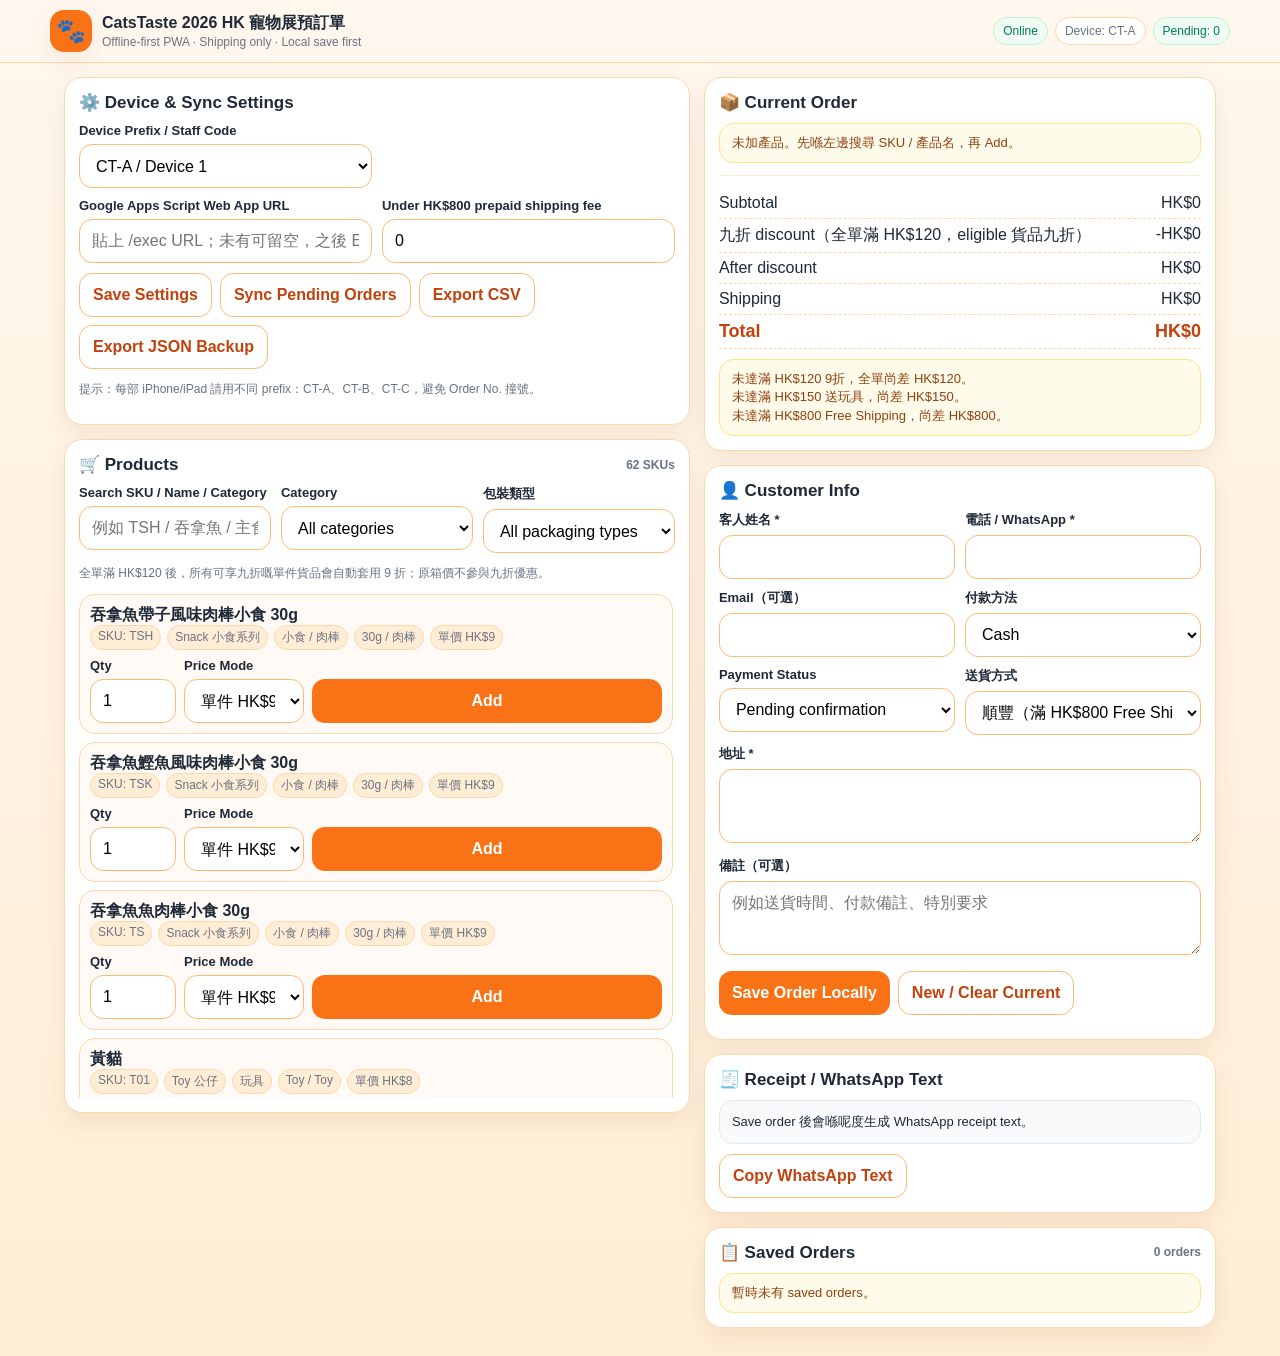
==== index.html @ 431b1864 "Add files via upload" ====
<!doctype html>
<html lang="zh-Hant">
<head>
  <meta charset="utf-8" />
  <meta name="viewport" content="width=device-width, initial-scale=1, viewport-fit=cover" />
  <meta name="theme-color" content="#f97316" />
  <title>CatsTaste 2026 HK Pet Expo Pre-order</title>
  <link rel="manifest" href="./manifest.webmanifest" />
  <style>
    :root {
      --bg: #fff7ed;
      --card: #ffffff;
      --text: #1f2937;
      --muted: #6b7280;
      --line: #fed7aa;
      --brand: #f97316;
      --brand-dark: #c2410c;
      --ok: #047857;
      --warn: #b45309;
      --bad: #b91c1c;
      --shadow: 0 10px 25px rgba(124, 45, 18, .08);
      --radius: 18px;
    }
    * { box-sizing: border-box; }
    body {
      margin: 0;
      font-family: -apple-system, BlinkMacSystemFont, "Segoe UI", "PingFang HK", "Noto Sans HK", Arial, sans-serif;
      background: linear-gradient(180deg, #fff7ed 0%, #ffedd5 100%);
      color: var(--text);
      min-height: 100vh;
    }
    header {
      position: sticky;
      top: 0;
      z-index: 10;
      background: rgba(255, 247, 237, .94);
      backdrop-filter: blur(12px);
      border-bottom: 1px solid var(--line);
      padding: 10px 14px;
    }
    .topbar {
      display: flex;
      gap: 10px;
      align-items: center;
      justify-content: space-between;
      max-width: 1180px;
      margin: 0 auto;
    }
    .brand {
      display:flex;
      align-items:center;
      gap: 10px;
      min-width: 0;
    }
    .logo {
      width: 42px;
      height: 42px;
      border-radius: 14px;
      background: var(--brand);
      color: #fff;
      display:grid;
      place-items:center;
      font-size: 24px;
      box-shadow: var(--shadow);
    }
    h1 { font-size: 16px; line-height: 1.2; margin:0; }
    .subtitle { color: var(--muted); font-size: 12px; margin-top: 2px; }
    .status {
      display:flex;
      gap: 7px;
      align-items:center;
      font-size: 12px;
      flex-wrap: wrap;
      justify-content: flex-end;
    }
    .pill {
      border: 1px solid var(--line);
      background: #fff;
      color: var(--muted);
      border-radius: 999px;
      padding: 6px 9px;
      white-space: nowrap;
    }
    .pill.ok { color: var(--ok); border-color: #bbf7d0; background:#f0fdf4; }
    .pill.warn { color: var(--warn); border-color:#fde68a; background:#fffbeb; }
    .pill.bad { color: var(--bad); border-color:#fecaca; background:#fef2f2; }
    main {
      max-width: 1180px;
      margin: 0 auto;
      padding: 14px;
      display: grid;
      grid-template-columns: 1fr;
      gap: 14px;
    }
    @media (min-width: 960px) {
      main {
        grid-template-columns: minmax(0, 1.1fr) minmax(360px, .9fr);
        align-items: start;
      }
      .right-sticky { position: sticky; top: 78px; }
    }
    .card {
      background: var(--card);
      border: 1px solid var(--line);
      border-radius: var(--radius);
      box-shadow: var(--shadow);
      padding: 14px;
      margin-bottom: 14px;
    }
    .card h2 {
      margin: 0 0 10px;
      font-size: 17px;
      display:flex;
      justify-content: space-between;
      align-items:center;
      gap: 8px;
    }
    .small { font-size: 12px; color: var(--muted); }
    label {
      display:block;
      font-weight: 650;
      font-size: 13px;
      margin-bottom: 6px;
    }
    input, select, textarea, button {
      font: inherit;
    }
    input, select, textarea {
      width: 100%;
      padding: 11px 12px;
      border-radius: 13px;
      border: 1px solid #fdba74;
      background: #fff;
      outline: none;
      min-height: 44px;
    }
    input:focus, select:focus, textarea:focus {
      border-color: var(--brand);
      box-shadow: 0 0 0 3px rgba(249, 115, 22, .16);
    }
    textarea { min-height: 74px; resize: vertical; }
    .grid {
      display: grid;
      grid-template-columns: 1fr;
      gap: 10px;
    }
    .grid.two { grid-template-columns: repeat(2, minmax(0, 1fr)); }
    .grid.three { grid-template-columns: repeat(3, minmax(0, 1fr)); }
    @media (max-width: 520px) {
      .grid.two, .grid.three { grid-template-columns: 1fr; }
    }
    .btns { display:flex; gap: 8px; flex-wrap: wrap; align-items:center; }
    button {
      border: 0;
      border-radius: 13px;
      padding: 11px 13px;
      min-height: 44px;
      background: var(--brand);
      color: #fff;
      font-weight: 750;
      cursor: pointer;
    }
    button.secondary { background: #fff; color: var(--brand-dark); border: 1px solid #fdba74; }
    button.ghost { background: transparent; color: var(--brand-dark); border: 1px dashed #fdba74; }
    button.danger { background: #b91c1c; }
    button:disabled { opacity: .55; cursor: not-allowed; }
    .product-list {
      display:grid;
      gap: 8px;
      max-height: 56vh;
      overflow:auto;
      padding-right: 2px;
    }
    .product {
      border: 1px solid #fed7aa;
      border-radius: 16px;
      padding: 10px;
      background:#fffaf5;
      display:grid;
      gap: 8px;
    }
    .product-title {
      font-weight: 800;
      line-height: 1.25;
      white-space: pre-line;
    }
    .product-meta {
      font-size: 12px;
      color: var(--muted);
      display:flex;
      flex-wrap:wrap;
      gap:6px;
    }
    .tag {
      background:#ffedd5;
      border:1px solid #fed7aa;
      border-radius:999px;
      padding:3px 7px;
    }
    .product-actions {
      display:grid;
      grid-template-columns: 86px 120px 1fr;
      gap: 8px;
      align-items:end;
    }
    @media (max-width: 560px) {
      .product-actions { grid-template-columns: 1fr; }
    }
    table {
      width: 100%;
      border-collapse: collapse;
      font-size: 13px;
    }
    th, td {
      border-bottom: 1px solid #ffedd5;
      padding: 8px 6px;
      text-align:left;
      vertical-align: top;
    }
    th { color: var(--muted); font-size: 12px; }
    .num { text-align:right; white-space:nowrap; }
    .cart-name { white-space: pre-line; }
    .summary-row {
      display:flex;
      justify-content:space-between;
      gap: 14px;
      padding: 6px 0;
      border-bottom: 1px dashed #fed7aa;
    }
    .summary-row strong { font-size: 18px; color: var(--brand-dark); }
    .notice {
      padding: 10px 12px;
      border:1px solid #fde68a;
      background:#fffbeb;
      color:#92400e;
      border-radius: 14px;
      font-size: 13px;
      line-height: 1.4;
    }
    .success {
      padding: 10px 12px;
      border:1px solid #bbf7d0;
      background:#f0fdf4;
      color:#065f46;
      border-radius: 14px;
      font-size: 13px;
      line-height: 1.4;
    }
    .error {
      padding: 10px 12px;
      border:1px solid #fecaca;
      background:#fef2f2;
      color:#991b1b;
      border-radius: 14px;
      font-size: 13px;
      line-height: 1.4;
    }
    .order-list {
      display:grid;
      gap:8px;
    }
    .order-card {
      border:1px solid #fed7aa;
      border-radius: 15px;
      padding:10px;
      background:#fffaf5;
    }
    .order-card .row {
      display:flex;
      justify-content:space-between;
      gap:10px;
      flex-wrap:wrap;
    }
    .muted { color: var(--muted); }
    .hidden { display:none !important; }
    .hr { height:1px; background:#ffedd5; margin:12px 0; }
    .whatsapp-box {
      white-space: pre-wrap;
      word-break: break-word;
      background:#f9fafb;
      border:1px solid #e5e7eb;
      border-radius: 14px;
      padding: 12px;
      font-size: 13px;
      max-height: 260px;
      overflow:auto;
    }
  </style>
</head>
<body>
<header>
  <div class="topbar">
    <div class="brand">
      <div class="logo">🐾</div>
      <div>
        <h1>CatsTaste 2026 HK 寵物展預訂單</h1>
        <div class="subtitle">Offline-first PWA · Shipping only · Local save first</div>
      </div>
    </div>
    <div class="status">
      <span id="onlinePill" class="pill">Checking...</span>
      <span id="devicePill" class="pill">Device: CT-A</span>
      <span id="pendingPill" class="pill warn">Pending: 0</span>
    </div>
  </div>
</header>

<main>
  <section>
    <div class="card">
      <h2>⚙️ Device & Sync Settings</h2>
      <div class="grid two">
        <div>
          <label for="deviceId">Device Prefix / Staff Code</label>
          <select id="deviceId">
            <option value="CT-A">CT-A / Device 1</option>
            <option value="CT-B">CT-B / Device 2</option>
            <option value="CT-C">CT-C / Device 3</option>
            <option value="CUSTOM">Custom...</option>
          </select>
        </div>
        <div id="customDeviceWrap" class="hidden">
          <label for="customDeviceId">Custom Device Prefix</label>
          <input id="customDeviceId" placeholder="例如 CT-D / STAFF-01" />
        </div>
      </div>
      <div class="grid two" style="margin-top:10px">
        <div>
          <label for="syncUrl">Google Apps Script Web App URL</label>
          <input id="syncUrl" placeholder="貼上 /exec URL；未有可留空，之後 Export CSV" />
        </div>
        <div>
          <label for="defaultShippingFee">Under HK$800 prepaid shipping fee</label>
          <input id="defaultShippingFee" type="number" inputmode="decimal" min="0" step="1" value="0" />
        </div>
      </div>
      <div class="btns" style="margin-top:10px">
        <button class="secondary" id="saveSettingsBtn">Save Settings</button>
        <button class="secondary" id="syncAllBtn">Sync Pending Orders</button>
        <button class="secondary" id="exportCsvBtn">Export CSV</button>
        <button class="secondary" id="exportJsonBtn">Export JSON Backup</button>
      </div>
      <p class="small">提示：每部 iPhone/iPad 請用不同 prefix：CT-A、CT-B、CT-C，避免 Order No. 撞號。</p>
    </div>

    <div class="card">
      <h2>🛒 Products <span id="productCount" class="small"></span></h2>
      <div class="grid three">
        <div>
          <label for="searchInput">Search SKU / Name / Category</label>
          <input id="searchInput" placeholder="例如 TSH / 吞拿魚 / 主食罐" autocomplete="off" />
        </div>
        <div>
          <label for="categoryFilter">Category</label>
          <select id="categoryFilter"></select>
        </div>
        <div>
          <label for="packagingFilter">包裝類型</label>
          <select id="packagingFilter"></select>
        </div>
      </div>
      <p class="small">全單滿 HK$120 後，所有可享九折嘅單件貨品會自動套用 9 折；原箱價不參與九折優惠。</p>
      <div id="productList" class="product-list"></div>
    </div>
  </section>

  <section class="right-sticky">
    <div class="card">
      <h2>📦 Current Order</h2>
      <div id="cartEmpty" class="notice">未加產品。先喺左邊搜尋 SKU / 產品名，再 Add。</div>
      <div id="cartWrap" class="hidden">
        <table>
          <thead>
            <tr>
              <th>Item</th>
              <th class="num">Qty</th>
              <th class="num">Price</th>
              <th class="num">Sub</th>
              <th></th>
            </tr>
          </thead>
          <tbody id="cartBody"></tbody>
        </table>
      </div>
      <div class="hr"></div>
      <div id="summary"></div>
      <div id="promoNotice" class="notice" style="margin-top:10px"></div>
    </div>

    <div class="card">
      <h2>👤 Customer Info</h2>
      <div class="grid two">
        <div>
          <label for="customerName">客人姓名 *</label>
          <input id="customerName" autocomplete="name" />
        </div>
        <div>
          <label for="phone">電話 / WhatsApp *</label>
          <input id="phone" inputmode="tel" autocomplete="tel" />
        </div>
      </div>
      <div class="grid two" style="margin-top:10px">
        <div>
          <label for="email">Email（可選）</label>
          <input id="email" inputmode="email" autocomplete="email" />
        </div>
        <div>
          <label for="paymentMethod">付款方法</label>
          <select id="paymentMethod">
            <option>Cash</option>
            <option>FPS</option>
            <option>PayMe</option>
            <option>Alipay</option>
            <option>WeChat Pay</option>
            <option>Deposit</option>
          </select>
        </div>
      </div>
      <div class="grid two" style="margin-top:10px">
        <div>
          <label for="paymentStatus">Payment Status</label>
          <select id="paymentStatus">
            <option>Pending confirmation</option>
            <option>Paid</option>
            <option>Unpaid</option>
            <option>Deposit paid</option>
          </select>
        </div>
        <div>
          <label for="shippingMethod">送貨方式</label>
          <select id="shippingMethod">
            <option value="SF">順豐（滿 HK$800 Free Shipping）</option>
            <option value="JD">京東（滿 HK$800 Free Shipping）</option>
            <option value="SF_COD">順豐到付</option>
            <option value="JD_COD">京東到付</option>
          </select>
        </div>
      </div>
      <div style="margin-top:10px">
        <label for="address">地址 *</label>
        <textarea id="address" autocomplete="street-address"></textarea>
      </div>
      <div style="margin-top:10px">
        <label for="notes">備註（可選）</label>
        <textarea id="notes" placeholder="例如送貨時間、付款備註、特別要求"></textarea>
      </div>
      <div class="btns" style="margin-top:12px">
        <button id="saveOrderBtn">Save Order Locally</button>
        <button class="secondary" id="resetOrderBtn">New / Clear Current</button>
      </div>
      <div id="saveMessage" style="margin-top:10px"></div>
    </div>

    <div class="card">
      <h2>🧾 Receipt / WhatsApp Text</h2>
      <div id="receiptBox" class="whatsapp-box">Save order 後會喺呢度生成 WhatsApp receipt text。</div>
      <div class="btns" style="margin-top:10px">
        <button class="secondary" id="copyReceiptBtn">Copy WhatsApp Text</button>
      </div>
    </div>

    <div class="card">
      <h2>📋 Saved Orders <span class="small" id="orderCount"></span></h2>
      <div id="ordersList" class="order-list"></div>
    </div>
  </section>
</main>

<script>
const PRODUCTS = [
  {
    "id": "TSH",
    "sku": "TSH",
    "category": "Snack 小食系列",
    "name": "吞拿魚帶子風味肉棒小食 30g",
    "spec": "30g",
    "texture": "肉棒",
    "unitPrice": 9.0,
    "boxPrice": null,
    "remarks": ""
  },
  {
    "id": "TSK",
    "sku": "TSK",
    "category": "Snack 小食系列",
    "name": "吞拿魚鰹魚風味肉棒小食 30g",
    "spec": "30g",
    "texture": "肉棒",
    "unitPrice": 9.0,
    "boxPrice": null,
    "remarks": ""
  },
  {
    "id": "TS",
    "sku": "TS",
    "category": "Snack 小食系列",
    "name": "吞拿魚魚肉棒小食 30g",
    "spec": "30g",
    "texture": "肉棒",
    "unitPrice": 9.0,
    "boxPrice": null,
    "remarks": ""
  },
  {
    "id": "T01",
    "sku": "T01",
    "category": "Toy 公仔",
    "name": "黃貓",
    "spec": "Toy",
    "texture": "Toy",
    "unitPrice": 8.0,
    "boxPrice": null,
    "remarks": ""
  },
  {
    "id": "T02",
    "sku": "T02",
    "category": "Toy 公仔",
    "name": "red cat",
    "spec": "Toy",
    "texture": "Toy",
    "unitPrice": 8.0,
    "boxPrice": null,
    "remarks": ""
  },
  {
    "id": "T03",
    "sku": "T03",
    "category": "Toy 公仔",
    "name": "blue cat",
    "spec": "Toy",
    "texture": "Toy",
    "unitPrice": 8.0,
    "boxPrice": null,
    "remarks": ""
  },
  {
    "id": "T04",
    "sku": "T04",
    "category": "Toy 公仔",
    "name": "old cat",
    "spec": "Toy",
    "texture": "Toy",
    "unitPrice": 8.0,
    "boxPrice": null,
    "remarks": ""
  },
  {
    "id": "T05",
    "sku": "T05",
    "category": "Toy 公仔",
    "name": "pink cat",
    "spec": "Toy",
    "texture": "Toy",
    "unitPrice": 8.0,
    "boxPrice": null,
    "remarks": ""
  },
  {
    "id": "T06",
    "sku": "T06",
    "category": "Toy 公仔",
    "name": "green cat",
    "spec": "Toy",
    "texture": "Toy",
    "unitPrice": 8.0,
    "boxPrice": null,
    "remarks": ""
  },
  {
    "id": "T07",
    "sku": "T07",
    "category": "Toy 公仔",
    "name": "purple cat",
    "spec": "Toy",
    "texture": "Toy",
    "unitPrice": 8.0,
    "boxPrice": null,
    "remarks": ""
  },
  {
    "id": "PPU",
    "sku": "PPU",
    "category": "Healthy 健康系列",
    "name": "吞拿魚南瓜啫喱濕貓糧 針對消化用 70g",
    "spec": "包裝",
    "texture": "啫喱",
    "unitPrice": 8.0,
    "boxPrice": 280.0,
    "remarks": "1 箱 48 件 (原箱價不可與九折優惠同時使用)"
  },
  {
    "id": "PCR",
    "sku": "PCR",
    "category": "Healthy 健康系列",
    "name": "吞拿魚小紅莓啫喱濕貓糧 淨味用 70g",
    "spec": "包裝",
    "texture": "啫喱",
    "unitPrice": 8.0,
    "boxPrice": 280.0,
    "remarks": "1 箱 48 件 (原箱價不可與九折優惠同時使用)"
  },
  {
    "id": "PQC",
    "sku": "PQC",
    "category": "Healthy 健康系列",
    "name": "吞拿魚小紅莓藜麥啫喱濕貓糧 針對泌尿系統用 70g",
    "spec": "包裝",
    "texture": "啫喱",
    "unitPrice": 8.0,
    "boxPrice": 280.0,
    "remarks": "1 箱 48 件 (原箱價不可與九折優惠同時使用)"
  },
  {
    "id": "PPA",
    "sku": "PPA",
    "category": "Healthy 健康系列",
    "name": "吞拿魚木瓜啫喱濕貓糧 針對關節用70g",
    "spec": "包裝",
    "texture": "啫喱",
    "unitPrice": 8.0,
    "boxPrice": 280.0,
    "remarks": "1 箱 48 件 (原箱價不可與九折優惠同時使用)"
  },
  {
    "id": "PCA",
    "sku": "PCA",
    "category": "Healthy 健康系列",
    "name": "吞拿魚椰菜啫喱濕貓糧 腎臟護理用70g",
    "spec": "包裝",
    "texture": "啫喱",
    "unitPrice": 8.0,
    "boxPrice": 280.0,
    "remarks": "1 箱 48 件 (原箱價不可與九折優惠同時使用)"
  },
  {
    "id": "PM",
    "sku": "PM",
    "category": "Healthy 健康系列",
    "name": "吞拿魚芒果啫喱濕貓糧 針對化毛用70g",
    "spec": "包裝",
    "texture": "啫喱",
    "unitPrice": 8.0,
    "boxPrice": 280.0,
    "remarks": "1 箱 48 件 (原箱價不可與九折優惠同時使用)"
  },
  {
    "id": "PSPIN",
    "sku": "PSPIN",
    "category": "Healthy 健康系列",
    "name": "吞拿魚菠菜啫喱濕貓糧 針對免疫系統用70g",
    "spec": "包裝",
    "texture": "啫喱",
    "unitPrice": 8.0,
    "boxPrice": 280.0,
    "remarks": "1 箱 48 件 (原箱價不可與九折優惠同時使用)"
  },
  {
    "id": "PT",
    "sku": "PT",
    "category": "Healthy 健康系列",
    "name": "吞拿魚蕃茄啫喱濕貓糧 針對皮膚用70g",
    "spec": "包裝",
    "texture": "啫喱",
    "unitPrice": 8.0,
    "boxPrice": 280.0,
    "remarks": "1 箱 48 件 (原箱價不可與九折優惠同時使用)"
  },
  {
    "id": "PCS",
    "sku": "PCS",
    "category": "Healthy 健康系列",
    "name": "吞拿魚蕃薯奇亞籽啫喱濕貓糧 控制體重用70g",
    "spec": "包裝",
    "texture": "啫喱",
    "unitPrice": 8.0,
    "boxPrice": 280.0,
    "remarks": "1 箱 48 件 (原箱價不可與九折優惠同時使用)"
  },
  {
    "id": "PA",
    "sku": "PA",
    "category": "Healthy 健康系列",
    "name": "吞拿魚鯷魚啫喱濕貓糧 鈣質補充70g",
    "spec": "包裝",
    "texture": "啫喱",
    "unitPrice": 8.0,
    "boxPrice": 280.0,
    "remarks": "1 箱 48 件 (原箱價不可與九折優惠同時使用)"
  },
  {
    "id": "KMT",
    "sku": "KMT",
    "category": "Kitten 幼貓系列",
    "name": "幼貓吞拿魚雞肉慕絲70g",
    "spec": "包裝",
    "texture": "慕絲",
    "unitPrice": 8.0,
    "boxPrice": 280.0,
    "remarks": "1 箱 48 件 (原箱價不可與九折優惠同時使用)"
  },
  {
    "id": "KMC",
    "sku": "KMC",
    "category": "Kitten 幼貓系列",
    "name": "幼貓雞肉慕絲70g",
    "spec": "包裝",
    "texture": "慕絲",
    "unitPrice": 8.0,
    "boxPrice": 280.0,
    "remarks": "1 箱 48 件 (原箱價不可與九折優惠同時使用)"
  },
  {
    "id": "PSSA",
    "sku": "PSSA",
    "category": "Senior 7+ 老年貓系列",
    "name": "吞拿魚三文魚啫喱貓糧70g",
    "spec": "包裝",
    "texture": "啫喱",
    "unitPrice": 8.0,
    "boxPrice": 280.0,
    "remarks": "1 箱 48 件 (原箱價不可與九折優惠同時使用)"
  },
  {
    "id": "PST",
    "sku": "PST",
    "category": "Senior 7+ 老年貓系列",
    "name": "老年7歲+吞拿魚啫喱貓糧70g",
    "spec": "包裝",
    "texture": "啫喱",
    "unitPrice": 8.0,
    "boxPrice": 280.0,
    "remarks": "1 箱 48 件 (原箱價不可與九折優惠同時使用)"
  },
  {
    "id": "PSK",
    "sku": "PSK",
    "category": "Senior 7+ 老年貓系列",
    "name": "老年7歲+吞拿魚鰹魚啫喱貓糧70g",
    "spec": "包裝",
    "texture": "啫喱",
    "unitPrice": 8.0,
    "boxPrice": 280.0,
    "remarks": "1 箱 48 件 (原箱價不可與九折優惠同時使用)"
  },
  {
    "id": "PJCS",
    "sku": "PJCS",
    "category": "Tasty 美味系列",
    "name": "吞拿魚蟹肉啫喱濕貓糧70g",
    "spec": "包裝",
    "texture": "啫喱",
    "unitPrice": 8.0,
    "boxPrice": 280.0,
    "remarks": "1 箱 48 件 (原箱價不可與九折優惠同時使用)"
  },
  {
    "id": "PJK",
    "sku": "PJK",
    "category": "Tasty 美味系列",
    "name": "吞拿魚鰹魚啫喱濕貓糧70g",
    "spec": "包裝",
    "texture": "啫喱",
    "unitPrice": 8.0,
    "boxPrice": 280.0,
    "remarks": "1 箱 48 件 (原箱價不可與九折優惠同時使用)"
  },
  {
    "id": "PGS",
    "sku": "PGS",
    "category": "Tasty 美味系列",
    "name": "吞拿魚蝦肉汁貓糧70g",
    "spec": "包裝",
    "texture": "肉汁",
    "unitPrice": 8.0,
    "boxPrice": 280.0,
    "remarks": "1 箱 48 件 (原箱價不可與九折優惠同時使用)"
  },
  {
    "id": "PGCS",
    "sku": "PGCS",
    "category": "Tasty 美味系列",
    "name": "吞拿魚蟹肉肉汁貓糧70g",
    "spec": "包裝",
    "texture": "肉汁",
    "unitPrice": 8.0,
    "boxPrice": 280.0,
    "remarks": "1 箱 48 件 (原箱價不可與九折優惠同時使用)"
  },
  {
    "id": "PGK",
    "sku": "PGK",
    "category": "Tasty 美味系列",
    "name": "吞拿魚鰹魚肉汁貓糧70g",
    "spec": "包裝",
    "texture": "肉汁",
    "unitPrice": 8.0,
    "boxPrice": 280.0,
    "remarks": "1 箱 48 件 (原箱價不可與九折優惠同時使用)"
  },
  {
    "id": "PJSA",
    "sku": "PJSA",
    "category": "Tasty 美味系列",
    "name": "吞拿魚三文魚啫喱貓糧75g",
    "spec": "包裝",
    "texture": "啫喱",
    "unitPrice": 8.0,
    "boxPrice": 280.0,
    "remarks": "1 箱 48 件 (原箱價不可與九折優惠同時使用)"
  },
  {
    "id": "PJ",
    "sku": "PJ",
    "category": "Tasty 美味系列",
    "name": "吞拿魚啫喱濕貓糧75g",
    "spec": "包裝",
    "texture": "啫喱",
    "unitPrice": 8.0,
    "boxPrice": 280.0,
    "remarks": "1 箱 48 件 (原箱價不可與九折優惠同時使用)"
  },
  {
    "id": "PJSH",
    "sku": "PJSH",
    "category": "Tasty 美味系列",
    "name": "吞拿魚白飯魚啫喱貓糧75g",
    "spec": "包裝",
    "texture": "啫喱",
    "unitPrice": 8.0,
    "boxPrice": 280.0,
    "remarks": "1 箱 48 件 (原箱價不可與九折優惠同時使用)"
  },
  {
    "id": "PJS",
    "sku": "PJS",
    "category": "Tasty 美味系列",
    "name": "吞拿魚蝦啫喱濕貓糧75g",
    "spec": "包裝",
    "texture": "啫喱",
    "unitPrice": 8.0,
    "boxPrice": 280.0,
    "remarks": "1 箱 48 件 (原箱價不可與九折優惠同時使用)"
  },
  {
    "id": "PJC",
    "sku": "PJC",
    "category": "Tasty 美味系列",
    "name": "吞拿魚雞肉啫喱濕貓糧75g",
    "spec": "包裝",
    "texture": "啫喱",
    "unitPrice": 8.0,
    "boxPrice": 280.0,
    "remarks": "1 箱 48 件 (原箱價不可與九折優惠同時使用)"
  },
  {
    "id": "PGSA",
    "sku": "PGSA",
    "category": "Tasty 美味系列",
    "name": "吞拿魚三文魚肉汁貓糧75g",
    "spec": "包裝",
    "texture": "肉汁",
    "unitPrice": 8.0,
    "boxPrice": 280.0,
    "remarks": "1 箱 48 件 (原箱價不可與九折優惠同時使用)"
  },
  {
    "id": "PG",
    "sku": "PG",
    "category": "Tasty 美味系列",
    "name": "吞拿魚肉汁貓糧75g",
    "spec": "包裝",
    "texture": "肉汁",
    "unitPrice": 8.0,
    "boxPrice": 280.0,
    "remarks": "1 箱 48 件 (原箱價不可與九折優惠同時使用)"
  },
  {
    "id": "PGSH",
    "sku": "PGSH",
    "category": "Tasty 美味系列",
    "name": "吞拿魚白飯魚肉汁貓糧75g",
    "spec": "包裝",
    "texture": "肉汁",
    "unitPrice": 8.0,
    "boxPrice": 280.0,
    "remarks": "1 箱 48 件 (原箱價不可與九折優惠同時使用)"
  },
  {
    "id": "PGC",
    "sku": "PGC",
    "category": "Tasty 美味系列",
    "name": "吞拿魚雞肉肉汁貓糧75g",
    "spec": "包裝",
    "texture": "肉汁",
    "unitPrice": 8.0,
    "boxPrice": 280.0,
    "remarks": "1 箱 48 件 (原箱價不可與九折優惠同時使用)"
  },
  {
    "id": "CCA",
    "sku": "CCA",
    "category": "Healthy 健康系列",
    "name": "吞拿魚椰菜肉汁罐 針對腎臟護理75g",
    "spec": "罐裝",
    "texture": "肉汁",
    "unitPrice": 9.0,
    "boxPrice": 180.0,
    "remarks": "1 箱 24 件 (原箱價不可與九折優惠同時使用)"
  },
  {
    "id": "CSPIN",
    "sku": "CSPIN",
    "category": "Healthy 健康系列",
    "name": "吞拿魚菠菜肉汁罐 針對免疫系統75g",
    "spec": "罐裝",
    "texture": "肉汁",
    "unitPrice": 9.0,
    "boxPrice": 180.0,
    "remarks": "1 箱 24 件 (原箱價不可與九折優惠同時使用)"
  },
  {
    "id": "CQC",
    "sku": "CQC",
    "category": "Healthy 健康系列",
    "name": "吞拿魚小紅莓藜麥肉汁罐 針對泌尿系統75g",
    "spec": "罐裝",
    "texture": "肉汁",
    "unitPrice": 9.0,
    "boxPrice": 180.0,
    "remarks": "1 箱 24 件 (原箱價不可與九折優惠同時使用)"
  },
  {
    "id": "CAAT",
    "sku": "CAAT",
    "category": "Purrfect Balance 主食罐系列",
    "name": "無膠肉絲主食罐 淨吞拿魚口味85g",
    "spec": "罐裝",
    "texture": "肉絲",
    "unitPrice": 11.0,
    "boxPrice": 220.0,
    "remarks": "1 箱 24 件 (原箱價不可與九折優惠同時使用)"
  },
  {
    "id": "CAASA",
    "sku": "CAASA",
    "category": "Purrfect Balance 主食罐系列",
    "name": "無膠肉絲主食罐 吞拿魚三文魚口味85g",
    "spec": "罐裝",
    "texture": "肉絲",
    "unitPrice": 11.0,
    "boxPrice": 220.0,
    "remarks": "1 箱 24 件 (原箱價不可與九折優惠同時使用)"
  },
  {
    "id": "CAAB",
    "sku": "CAAB",
    "category": "Purrfect Balance 主食罐系列",
    "name": "無膠肉絲主食罐 吞拿魚牛肉口味85g",
    "spec": "罐裝",
    "texture": "肉絲",
    "unitPrice": 11.0,
    "boxPrice": 220.0,
    "remarks": "1 箱 24 件 (原箱價不可與九折優惠同時使用)"
  },
  {
    "id": "CAASH",
    "sku": "CAASH",
    "category": "Purrfect Balance 主食罐系列",
    "name": "無膠肉絲主食罐 吞拿魚白飯魚口味85g",
    "spec": "罐裝",
    "texture": "肉絲",
    "unitPrice": 11.0,
    "boxPrice": 220.0,
    "remarks": "1 箱 24 件 (原箱價不可與九折優惠同時使用)"
  },
  {
    "id": "CAAC",
    "sku": "CAAC",
    "category": "Purrfect Balance 主食罐系列",
    "name": "無膠肉絲主食罐 吞拿魚雞肉口味85g",
    "spec": "罐裝",
    "texture": "肉絲",
    "unitPrice": 11.0,
    "boxPrice": 220.0,
    "remarks": "1 箱 24 件 (原箱價不可與九折優惠同時使用)"
  },
  {
    "id": "CAAD",
    "sku": "CAAD",
    "category": "Purrfect Balance 主食罐系列",
    "name": "無膠肉絲主食罐 吞拿魚鴨肉口味85g",
    "spec": "罐裝",
    "texture": "肉絲",
    "unitPrice": 11.0,
    "boxPrice": 220.0,
    "remarks": "1 箱 24 件 (原箱價不可與九折優惠同時使用)"
  },
  {
    "id": "CJ",
    "sku": "CJ",
    "category": "Tasty 美味系列",
    "name": "吞拿魚啫喱罐85g",
    "spec": "罐裝",
    "texture": "啫喱",
    "unitPrice": 9.0,
    "boxPrice": 180.0,
    "remarks": "1 箱 24 件 (原箱價不可與九折優惠同時使用)"
  },
  {
    "id": "CJSH",
    "sku": "CJSH",
    "category": "Tasty 美味系列",
    "name": "吞拿魚白飯魚啫喱罐85g",
    "spec": "罐裝",
    "texture": "啫喱",
    "unitPrice": 9.0,
    "boxPrice": 180.0,
    "remarks": "1 箱 24 件 (原箱價不可與九折優惠同時使用)"
  },
  {
    "id": "CJS",
    "sku": "CJS",
    "category": "Tasty 美味系列",
    "name": "吞拿魚蝦啫喱罐85g",
    "spec": "罐裝",
    "texture": "啫喱",
    "unitPrice": 9.0,
    "boxPrice": 180.0,
    "remarks": "1 箱 24 件 (原箱價不可與九折優惠同時使用)"
  },
  {
    "id": "CJCS",
    "sku": "CJCS",
    "category": "Tasty 美味系列",
    "name": "吞拿魚蟹肉啫喱罐85g",
    "spec": "罐裝",
    "texture": "啫喱",
    "unitPrice": 9.0,
    "boxPrice": 180.0,
    "remarks": "1 箱 24 件 (原箱價不可與九折優惠同時使用)"
  },
  {
    "id": "CJC",
    "sku": "CJC",
    "category": "Tasty 美味系列",
    "name": "吞拿魚雞肉啫喱罐85g",
    "spec": "罐裝",
    "texture": "啫喱",
    "unitPrice": 9.0,
    "boxPrice": 180.0,
    "remarks": "1 箱 24 件 (原箱價不可與九折優惠同時使用)"
  },
  {
    "id": "CJK",
    "sku": "CJK",
    "category": "Tasty 美味系列",
    "name": "吞拿魚鰹魚啫喱罐85g",
    "spec": "罐裝",
    "texture": "啫喱",
    "unitPrice": 9.0,
    "boxPrice": 180.0,
    "remarks": "1 箱 24 件 (原箱價不可與九折優惠同時使用)"
  },
  {
    "id": "CGSA",
    "sku": "CGSA",
    "category": "Tasty 美味系列",
    "name": "吞拿魚三文魚肉汁罐85g",
    "spec": "罐裝",
    "texture": "肉汁",
    "unitPrice": 9.0,
    "boxPrice": 180.0,
    "remarks": "1 箱 24 件 (原箱價不可與九折優惠同時使用)"
  },
  {
    "id": "CGSH",
    "sku": "CGSH",
    "category": "Tasty 美味系列",
    "name": "吞拿魚白飯魚肉汁罐85g",
    "spec": "罐裝",
    "texture": "肉汁",
    "unitPrice": 9.0,
    "boxPrice": 180.0,
    "remarks": "1 箱 24 件 (原箱價不可與九折優惠同時使用)"
  },
  {
    "id": "CGS",
    "sku": "CGS",
    "category": "Tasty 美味系列",
    "name": "吞拿魚蝦肉汁罐85g",
    "spec": "罐裝",
    "texture": "肉汁",
    "unitPrice": 9.0,
    "boxPrice": 180.0,
    "remarks": "1 箱 24 件 (原箱價不可與九折優惠同時使用)"
  },
  {
    "id": "CGCS",
    "sku": "CGCS",
    "category": "Tasty 美味系列",
    "name": "吞拿魚蟹肉肉汁罐85g",
    "spec": "罐裝",
    "texture": "肉汁",
    "unitPrice": 9.0,
    "boxPrice": 180.0,
    "remarks": "1 箱 24 件 (原箱價不可與九折優惠同時使用)"
  },
  {
    "id": "CGC",
    "sku": "CGC",
    "category": "Tasty 美味系列",
    "name": "吞拿魚雞肉肉汁罐85g",
    "spec": "罐裝",
    "texture": "肉汁",
    "unitPrice": 9.0,
    "boxPrice": 180.0,
    "remarks": "1 箱 24 件 (原箱價不可與九折優惠同時使用)"
  },
  {
    "id": "CGK",
    "sku": "CGK",
    "category": "Tasty 美味系列",
    "name": "吞拿魚鰹魚肉汁罐85g",
    "spec": "罐裝",
    "texture": "肉汁",
    "unitPrice": 9.0,
    "boxPrice": 180.0,
    "remarks": "1 箱 24 件 (原箱價不可與九折優惠同時使用)"
  },
  {
    "id": "CJSA",
    "sku": "CJSA",
    "category": "Tasty 美味系列",
    "name": "吞拿魚三文魚啫喱罐85g",
    "spec": "罐裝",
    "texture": "啫喱",
    "unitPrice": 9.0,
    "boxPrice": 180.0,
    "remarks": "1 箱 24 件 (原箱價不可與九折優惠同時使用)"
  },
  {
    "id": "FK1",
    "sku": "FK1",
    "category": "主食罐福袋",
    "name": "主食罐福袋\n淨吞拿魚口味x1\n吞拿魚三文魚口味x1\n吞拿魚雞肉口味x2\n吞拿魚牛肉口味x2\n吞拿魚鴨肉口味x2\n吞拿魚白飯魚口味x2",
    "spec": "福袋",
    "texture": "福袋",
    "unitPrice": 100.0,
    "boxPrice": null,
    "remarks": ""
  }
];

const DB_NAME = 'catstaste_order_db_v1';
const DB_VERSION = 1;
const ORDER_STORE = 'orders';
const SETTINGS_KEY = 'catstaste_order_settings_v1';

const PROMOS = {
  discountThreshold: 120,
  discountRate: 0.10,
  giftThreshold: 150,
  freeShippingThreshold: 800
};

let db;
let cart = [];
let lastSavedOrder = null;

const $ = (id) => document.getElementById(id);
const money = (n) => 'HK$' + (Number(n || 0)).toFixed(2).replace(/\.00$/, '');
const todayKey = () => new Date().toISOString().slice(0,10).replaceAll('-', '');
const nowISO = () => new Date().toISOString();
const escapeCsv = (v) => {
  if (v === null || v === undefined) return '';
  const s = String(v).replaceAll('"', '""');
  return /[",\n\r]/.test(s) ? `"${s}"` : s;
};

function openDB() {
  return new Promise((resolve, reject) => {
    const req = indexedDB.open(DB_NAME, DB_VERSION);
    req.onupgradeneeded = () => {
      const d = req.result;
      if (!d.objectStoreNames.contains(ORDER_STORE)) {
        const store = d.createObjectStore(ORDER_STORE, { keyPath: 'orderId' });
        store.createIndex('createdAt', 'createdAt');
        store.createIndex('syncStatus', 'syncStatus');
      }
    };
    req.onsuccess = () => resolve(req.result);
    req.onerror = () => reject(req.error);
  });
}

function txStore(mode='readonly') {
  return db.transaction(ORDER_STORE, mode).objectStore(ORDER_STORE);
}

function putOrder(order) {
  return new Promise((resolve, reject) => {
    const req = txStore('readwrite').put(order);
    req.onsuccess = () => resolve(order);
    req.onerror = () => reject(req.error);
  });
}

function getAllOrders() {
  return new Promise((resolve, reject) => {
    const req = txStore().getAll();
    req.onsuccess = () => resolve(req.result.sort((a,b) => (b.createdAt||'').localeCompare(a.createdAt||'')));
    req.onerror = () => reject(req.error);
  });
}

function getOrder(orderId) {
  return new Promise((resolve, reject) => {
    const req = txStore().get(orderId);
    req.onsuccess = () => resolve(req.result);
    req.onerror = () => reject(req.error);
  });
}

function deleteOrder(orderId) {
  return new Promise((resolve, reject) => {
    const req = txStore('readwrite').delete(orderId);
    req.onsuccess = () => resolve();
    req.onerror = () => reject(req.error);
  });
}

function loadSettings() {
  const defaults = { deviceId: 'CT-A', syncUrl: '', defaultShippingFee: 0 };
  try {
    return { ...defaults, ...(JSON.parse(localStorage.getItem(SETTINGS_KEY) || '{}')) };
  } catch {
    return defaults;
  }
}

function saveSettings(settings) {
  localStorage.setItem(SETTINGS_KEY, JSON.stringify(settings));
}

function currentDeviceId() {
  const settings = loadSettings();
  return (settings.deviceId || 'CT-A').trim().replace(/\s+/g, '-').toUpperCase();
}

function setupSettingsUI() {
  const settings = loadSettings();
  const known = ['CT-A','CT-B','CT-C'];
  if (known.includes(settings.deviceId)) {
    $('deviceId').value = settings.deviceId;
    $('customDeviceWrap').classList.add('hidden');
  } else {
    $('deviceId').value = 'CUSTOM';
    $('customDeviceWrap').classList.remove('hidden');
    $('customDeviceId').value = settings.deviceId || '';
  }
  $('syncUrl').value = settings.syncUrl || '';
  $('defaultShippingFee').value = settings.defaultShippingFee ?? 0;
  $('devicePill').textContent = 'Device: ' + currentDeviceId();

  $('deviceId').addEventListener('change', () => {
    $('customDeviceWrap').classList.toggle('hidden', $('deviceId').value !== 'CUSTOM');
  });

  $('saveSettingsBtn').addEventListener('click', () => {
    const selected = $('deviceId').value;
    const deviceId = selected === 'CUSTOM' ? ($('customDeviceId').value || 'CT-X') : selected;
    saveSettings({
      deviceId,
      syncUrl: $('syncUrl').value.trim(),
      defaultShippingFee: Number($('defaultShippingFee').value || 0)
    });
    $('devicePill').textContent = 'Device: ' + currentDeviceId();
    renderSummary();
    showSaveMessage('success', 'Settings saved。記得每部機用不同 Device Prefix。');
  });
}

function productPackagingType(product) {
  const spec = String(product.spec || '').trim();
  if (spec.includes('罐')) return '罐裝';
  if (spec.includes('包裝')) return '包裝';
  if (spec.includes('福袋')) return '福袋';
  if (spec.toLowerCase() === 'toy') return '玩具';
  if (String(product.texture || '').includes('肉棒') || String(product.category || '').includes('Snack')) return '小食 / 肉棒';
  return spec || '其他';
}

function initProductFilters() {
  const categories = [...new Set(PRODUCTS.map(p => p.category).filter(Boolean))].sort();
  const packagingTypes = [...new Set(PRODUCTS.map(productPackagingType).filter(Boolean))].sort((a,b) => {
    const order = ['包裝', '罐裝', '小食 / 肉棒', '福袋', '玩具', '其他'];
    const ia = order.indexOf(a), ib = order.indexOf(b);
    return (ia === -1 ? 99 : ia) - (ib === -1 ? 99 : ib) || a.localeCompare(b, 'zh-Hant');
  });
  $('categoryFilter').innerHTML = '<option value="">All categories</option>' + categories.map(c => `<option value="${htmlEscape(c)}">${htmlEscape(c)}</option>`).join('');
  $('packagingFilter').innerHTML = '<option value="">All packaging types</option>' + packagingTypes.map(t => `<option value="${htmlEscape(t)}">${htmlEscape(t)}</option>`).join('');
  $('productCount').textContent = `${PRODUCTS.length} SKUs`;
  $('searchInput').addEventListener('input', renderProducts);
  $('categoryFilter').addEventListener('change', renderProducts);
  $('packagingFilter').addEventListener('change', renderProducts);
  renderProducts();
}

function htmlEscape(s) {
  return String(s ?? '').replace(/[&<>"']/g, ch => ({'&':'&amp;','<':'&lt;','>':'&gt;','"':'&quot;',"'":'&#39;'}[ch]));
}

function renderProducts() {
  const q = $('searchInput').value.trim().toLowerCase();
  const cat = $('categoryFilter').value;
  const packaging = $('packagingFilter').value;
  const filtered = PRODUCTS.filter(p => {
    const packagingType = productPackagingType(p);
    const text = `${p.sku} ${p.category} ${packagingType} ${p.name} ${p.spec} ${p.texture}`.toLowerCase();
    return (!cat || p.category === cat) && (!packaging || packagingType === packaging) && (!q || text.includes(q));
  }).slice(0, 80);

  $('productList').innerHTML = filtered.map(p => {
    const hasBox = p.boxPrice !== null && p.boxPrice !== undefined && p.boxPrice !== '';
    const packagingType = productPackagingType(p);
    return `
      <div class="product">
        <div>
          <div class="product-title">${htmlEscape(p.name)}</div>
          <div class="product-meta">
            <span class="tag">SKU: ${htmlEscape(p.sku)}</span>
            <span class="tag">${htmlEscape(p.category)}</span>
            <span class="tag">${htmlEscape(packagingType)}</span>
            <span class="tag">${htmlEscape(p.spec)} / ${htmlEscape(p.texture)}</span>
            <span class="tag">單價 ${money(p.unitPrice)}</span>
            ${hasBox ? `<span class="tag">原箱價 ${money(p.boxPrice)}</span>` : ''}
          </div>
          ${p.remarks ? `<div class="small">${htmlEscape(p.remarks)}</div>` : ''}
        </div>
        <div class="product-actions">
          <div>
            <label>Qty</label>
            <input type="number" min="1" step="1" value="1" id="qty-${cssId(p.sku)}" />
          </div>
          <div>
            <label>Price Mode</label>
            <select id="mode-${cssId(p.sku)}">
              <option value="unit">單件 ${money(p.unitPrice)}</option>
              ${hasBox ? `<option value="box">原箱 ${money(p.boxPrice)}</option>` : ''}
            </select>
          </div>
          <button type="button" onclick="addProduct('${jsString(p.sku)}')">Add</button>
        </div>
      </div>
    `;
  }).join('') || '<div class="notice">搵唔到產品，試下用 SKU / 中文產品名搜尋。</div>';
}

function cssId(s) {
  return String(s).replace(/[^a-zA-Z0-9_-]/g, '_');
}

function jsString(s) {
  return String(s).replace(/\\/g, '\\\\').replace(/'/g, "\\'");
}

window.addProduct = function(sku) {
  const p = PRODUCTS.find(x => x.sku === sku);
  if (!p) return;
  const qty = Math.max(1, Number($('qty-' + cssId(sku)).value || 1));
  const mode = $('mode-' + cssId(sku)).value;
  const price = mode === 'box' ? Number(p.boxPrice || p.unitPrice) : Number(p.unitPrice || 0);
  const lineId = `${sku}-${mode}-${Date.now()}-${Math.random().toString(16).slice(2)}`;
  cart.push({
    lineId,
    sku: p.sku,
    category: p.category,
    name: p.name,
    spec: p.spec,
    texture: p.texture,
    packagingType: productPackagingType(p),
    priceMode: mode,
    qty,
    unitPrice: price,
    originalUnitPrice: p.unitPrice,
    boxPrice: p.boxPrice,
    lineSubtotal: qty * price,
    discountEligible: mode !== 'box',
    remarks: p.remarks || ''
  });
  renderCart();
};

window.removeLine = function(lineId) {
  cart = cart.filter(x => x.lineId !== lineId);
  renderCart();
};

function calculateTotals() {
  const eligibleSubtotal = cart.filter(x => x.discountEligible).reduce((s,x) => s + x.qty*x.unitPrice, 0);
  const nonEligibleSubtotal = cart.filter(x => !x.discountEligible).reduce((s,x) => s + x.qty*x.unitPrice, 0);
  const subtotal = eligibleSubtotal + nonEligibleSubtotal;
  const discountTriggered = subtotal >= PROMOS.discountThreshold;
  const discountAmount = discountTriggered ? round2(eligibleSubtotal * PROMOS.discountRate) : 0;
  const discountedSubtotal = round2(subtotal - discountAmount);
  const giftEligible = discountedSubtotal >= PROMOS.giftThreshold;
  const shippingMethod = $('shippingMethod') ? $('shippingMethod').value : 'SF';
  const isCod = shippingMethod.endsWith('_COD');
  const freeShipping = !isCod && discountedSubtotal >= PROMOS.freeShippingThreshold;
  const settings = loadSettings();
  const shippingFee = isCod ? 0 : (freeShipping ? 0 : Number(settings.defaultShippingFee || 0));
  const total = round2(discountedSubtotal + shippingFee);
  return {
    eligibleSubtotal, nonEligibleSubtotal, subtotal, discountTriggered, discountAmount, discountedSubtotal,
    giftEligible, shippingMethod, isCod, freeShipping, shippingFee, total
  };
}

function round2(n) {
  return Math.round((Number(n || 0) + Number.EPSILON) * 100) / 100;
}

function renderCart() {
  const has = cart.length > 0;
  $('cartEmpty').classList.toggle('hidden', has);
  $('cartWrap').classList.toggle('hidden', !has);
  $('cartBody').innerHTML = cart.map(x => `
    <tr>
      <td class="cart-name"><strong>${htmlEscape(x.sku)}</strong> ${htmlEscape(x.name)}<br><span class="small">${x.priceMode === 'box' ? '原箱價 / 不參與九折' : '單件價 / 滿 HK$120 後可享九折'}</span></td>
      <td class="num">${x.qty}</td>
      <td class="num">${money(x.unitPrice)}</td>
      <td class="num">${money(x.qty*x.unitPrice)}</td>
      <td class="num"><button class="ghost" onclick="removeLine('${x.lineId}')">✕</button></td>
    </tr>
  `).join('');
  renderSummary();
}

function renderSummary() {
  const t = calculateTotals();
  $('summary').innerHTML = `
    <div class="summary-row"><span>Subtotal</span><span>${money(t.subtotal)}</span></div>
    <div class="summary-row"><span>九折 discount（全單滿 HK$120，eligible 貨品九折）</span><span>-${money(t.discountAmount)}</span></div>
    <div class="summary-row"><span>After discount</span><span>${money(t.discountedSubtotal)}</span></div>
    <div class="summary-row"><span>Shipping</span><span>${t.isCod ? '到付，不計入總額' : (t.freeShipping ? 'Free' : money(t.shippingFee))}</span></div>
    <div class="summary-row"><span><strong>Total</strong></span><span><strong>${money(t.total)}</strong></span></div>
  `;
  let notes = [];
  if (t.discountTriggered && t.eligibleSubtotal > 0) {
    notes.push('✅ 全單已滿 HK$120，所有 eligible 單件貨品已套用 9 折。');
  } else if (t.discountTriggered) {
    notes.push('ℹ️ 全單已滿 HK$120，但目前只有原箱價 / 不參與九折貨品。');
  } else {
    notes.push(`未達滿 HK$120 9折，全單尚差 ${money(Math.max(0, PROMOS.discountThreshold - t.subtotal))}。`);
  }
  notes.push(t.giftEligible ? '🎁 已達滿 HK$150 送玩具。' : `未達滿 HK$150 送玩具，尚差 ${money(Math.max(0, PROMOS.giftThreshold - t.discountedSubtotal))}。`);
  notes.push(t.freeShipping ? '🚚 已達滿 HK$800 Free Shipping。' : (t.isCod ? '🚚 到付單：運費由客人收貨時支付。' : `未達滿 HK$800 Free Shipping，尚差 ${money(Math.max(0, PROMOS.freeShippingThreshold - t.discountedSubtotal))}。`));
  $('promoNotice').innerHTML = notes.join('<br>');
}

['shippingMethod'].forEach(id => document.addEventListener('change', e => {
  if (e.target && e.target.id === id) renderSummary();
}));

function validateOrder() {
  const errors = [];
  if (!cart.length) errors.push('請先加入至少一件產品。');
  if (!$('customerName').value.trim()) errors.push('請填客人姓名。');
  if (!$('phone').value.trim()) errors.push('請填電話 / WhatsApp。');
  if (!$('address').value.trim()) errors.push('Shipping order 必須填地址。');
  return errors;
}

async function nextOrderId() {
  const deviceId = currentDeviceId();
  const key = `seq_${deviceId}_${todayKey()}`;
  const next = Number(localStorage.getItem(key) || 0) + 1;
  localStorage.setItem(key, String(next));
  return `${deviceId}-${todayKey()}-${String(next).padStart(4, '0')}`;
}

function shippingLabel(v) {
  return {
    SF: '順豐',
    JD: '京東',
    SF_COD: '順豐到付',
    JD_COD: '京東到付'
  }[v] || v;
}

function buildWhatsAppText(order) {
  const lines = order.items.map((x, i) => `${i+1}. [${x.sku}] ${x.name.replace(/\n/g, ' ')} x ${x.qty} @ ${money(x.unitPrice)} = ${money(x.qty*x.unitPrice)}${x.priceMode === 'box' ? '（原箱）' : ''}`);
  const giftText = order.giftEligible ? '\n🎁 已達滿 HK$150 送玩具' : '';
  const shipText = order.isCod ? `${shippingLabel(order.shippingMethod)}（運費到付）` : `${shippingLabel(order.shippingMethod)}${order.freeShipping ? '（Free Shipping）' : ''}`;
  return `Hi ${order.customerName}，以下係你嘅 2026 HK寵物展預訂單：

Order No: ${order.orderId}

Items:
${lines.join('\n')}

Subtotal: ${money(order.subtotal)}
Discount: -${money(order.discountAmount)}
Shipping: ${order.isCod ? '到付' : (order.freeShipping ? 'Free' : money(order.shippingFee))}
Total: ${money(order.total)}${giftText}

送貨方式: ${shipText}
地址: ${order.address}
Payment: ${order.paymentMethod} / ${order.paymentStatus}

Please confirm, and send us "Yes", 我哋會稍後確認付款及送貨安排，多謝！`;
}

async function saveCurrentOrder() {
  const errors = validateOrder();
  if (errors.length) {
    showSaveMessage('error', errors.join('<br>'));
    return;
  }
  const totals = calculateTotals();
  const orderId = await nextOrderId();
  const order = {
    orderId,
    deviceId: currentDeviceId(),
    createdAt: nowISO(),
    customerName: $('customerName').value.trim(),
    phone: $('phone').value.trim(),
    email: $('email').value.trim(),
    address: $('address').value.trim(),
    notes: $('notes').value.trim(),
    paymentMethod: $('paymentMethod').value,
    paymentStatus: $('paymentStatus').value,
    shippingMethod: totals.shippingMethod,
    items: cart.map(x => ({
      sku: x.sku, category: x.category, packagingType: x.packagingType, name: x.name, spec: x.spec, texture: x.texture,
      priceMode: x.priceMode, qty: x.qty, unitPrice: x.unitPrice, lineSubtotal: round2(x.qty*x.unitPrice),
      discountEligible: x.discountEligible
    })),
    subtotal: round2(totals.subtotal),
    discountAmount: round2(totals.discountAmount),
    discountedSubtotal: round2(totals.discountedSubtotal),
    shippingFee: round2(totals.shippingFee),
    total: round2(totals.total),
    giftEligible: totals.giftEligible,
    freeShipping: totals.freeShipping,
    isCod: totals.isCod,
    syncStatus: 'pending',
    syncedAt: '',
    lastSyncError: ''
  };
  order.whatsappText = buildWhatsAppText(order);
  await putOrder(order);
  lastSavedOrder = order;
  $('receiptBox').textContent = order.whatsappText;
  showSaveMessage('success', `Order saved locally: <strong>${order.orderId}</strong>`);
  cart = [];
  renderCart();
  clearCustomerForm(false);
  await refreshOrders();
  if (navigator.onLine && loadSettings().syncUrl) {
    sendOrder(order.orderId).then(refreshOrders);
  }
}

function clearCustomerForm(clearReceipt=true) {
  ['customerName','phone','email','address','notes'].forEach(id => $(id).value = '');
  $('paymentMethod').value = 'Cash';
  $('paymentStatus').value = 'Pending confirmation';
  $('shippingMethod').value = 'SF';
  if (clearReceipt) $('receiptBox').textContent = 'Save order 後會喺呢度生成 WhatsApp receipt text。';
  showSaveMessage('', '');
  renderSummary();
}

function showSaveMessage(type, msg) {
  const el = $('saveMessage');
  if (!msg) { el.className = ''; el.innerHTML = ''; return; }
  el.className = type === 'success' ? 'success' : type === 'error' ? 'error' : 'notice';
  el.innerHTML = msg;
}

async function refreshOrders() {
  const orders = await getAllOrders();
  const pending = orders.filter(o => o.syncStatus !== 'synced').length;
  $('pendingPill').textContent = 'Pending: ' + pending;
  $('pendingPill').className = pending ? 'pill warn' : 'pill ok';
  $('orderCount').textContent = `${orders.length} orders`;
  $('ordersList').innerHTML = orders.slice(0, 30).map(o => `
    <div class="order-card">
      <div class="row">
        <strong>${htmlEscape(o.orderId)}</strong>
        <span class="${o.syncStatus === 'synced' ? 'pill ok' : 'pill warn'}">${htmlEscape(o.syncStatus)}</span>
      </div>
      <div class="small">${new Date(o.createdAt).toLocaleString()} · ${htmlEscape(o.customerName)} · ${htmlEscape(o.phone)}</div>
      <div class="row">
        <span>Total: <strong>${money(o.total)}</strong></span>
        <span>${htmlEscape(shippingLabel(o.shippingMethod))}</span>
      </div>
      <div class="btns" style="margin-top:8px">
        <button class="secondary" onclick="loadReceipt('${o.orderId}')">Receipt Text</button>
        <button class="secondary" onclick="sendOrder('${o.orderId}').then(refreshOrders)">Sync</button>
        <button class="ghost" onclick="duplicateOrder('${o.orderId}')">Duplicate</button>
      </div>
      ${o.lastSyncError ? `<div class="small" style="color:#991b1b">Sync error: ${htmlEscape(o.lastSyncError)}</div>` : ''}
    </div>
  `).join('') || '<div class="notice">暫時未有 saved orders。</div>';
}

window.loadReceipt = async function(orderId) {
  const o = await getOrder(orderId);
  if (o) {
    $('receiptBox').textContent = o.whatsappText || buildWhatsAppText(o);
    lastSavedOrder = o;
    window.scrollTo({ top: document.body.scrollHeight, behavior: 'smooth' });
  }
};

window.duplicateOrder = async function(orderId) {
  const o = await getOrder(orderId);
  if (!o) return;
  cart = (o.items || []).map(x => ({
    ...x,
    lineId: `${x.sku}-${Date.now()}-${Math.random()}`,
    lineSubtotal: x.qty*x.unitPrice,
    originalUnitPrice: x.unitPrice,
    boxPrice: x.priceMode === 'box' ? x.unitPrice : null,
    remarks: ''
  }));
  $('customerName').value = o.customerName || '';
  $('phone').value = o.phone || '';
  $('email').value = o.email || '';
  $('address').value = o.address || '';
  $('notes').value = o.notes || '';
  $('paymentMethod').value = o.paymentMethod || 'Cash';
  $('paymentStatus').value = 'Pending confirmation';
  $('shippingMethod').value = o.shippingMethod || 'SF';
  renderCart();
  showSaveMessage('success', '已複製成 current order，請確認資料後再 Save 生成新 Order No.。');
};

async function sendOrder(orderId) {
  const settings = loadSettings();
  if (!settings.syncUrl) {
    showSaveMessage('error', '未設定 Google Apps Script Web App URL。可先 Export CSV。');
    return;
  }
  const order = await getOrder(orderId);
  if (!order) return;
  order.syncStatus = 'syncing';
  await putOrder(order);
  await refreshOrders();
  try {
    // Apps Script often needs a simple request to avoid CORS preflight.
    // mode:no-cors means browser cannot read the response, so keep Export CSV as backup.
    const payload = JSON.stringify(order);
    await fetch(settings.syncUrl, {
      method: 'POST',
      mode: 'no-cors',
      headers: { 'Content-Type': 'text/plain;charset=utf-8' },
      body: payload
    });
    order.syncStatus = 'synced';
    order.syncedAt = nowISO();
    order.lastSyncError = '';
    await putOrder(order);
    showSaveMessage('success', `Sync request sent: ${orderId}。請於 Google Sheet spot-check 確認。`);
  } catch (err) {
    order.syncStatus = 'failed';
    order.lastSyncError = String(err && err.message ? err.message : err);
    await putOrder(order);
    showSaveMessage('error', `Sync failed: ${order.lastSyncError}`);
  }
}

async function syncAll() {
  const orders = await getAllOrders();
  const pending = orders.filter(o => o.syncStatus !== 'synced');
  if (!pending.length) {
    showSaveMessage('success', '冇 pending orders。');
    return;
  }
  for (const o of pending) {
    await sendOrder(o.orderId);
  }
  await refreshOrders();
}

async function exportCsv() {
  const orders = await getAllOrders();
  const headers = [
    'orderId','deviceId','createdAt','customerName','phone','email','address','notes',
    'paymentMethod','paymentStatus','shippingMethod','subtotal','discountAmount',
    'discountedSubtotal','shippingFee','total','giftEligible','freeShipping','isCod',
    'syncStatus','syncedAt','lastSyncError','itemsJson','whatsappText'
  ];
  const rows = orders.map(o => headers.map(h => {
    if (h === 'itemsJson') return JSON.stringify(o.items || []);
    if (h === 'whatsappText') return o.whatsappText || '';
    return o[h] ?? '';
  }));
  const csv = [headers, ...rows].map(r => r.map(escapeCsv).join(',')).join('\r\n');
  downloadBlob(csv, `catstaste-orders-${todayKey()}-${currentDeviceId()}.csv`, 'text/csv;charset=utf-8');
}

async function exportJson() {
  const orders = await getAllOrders();
  downloadBlob(JSON.stringify({ exportedAt: nowISO(), deviceId: currentDeviceId(), orders }, null, 2), `catstaste-orders-backup-${todayKey()}-${currentDeviceId()}.json`, 'application/json;charset=utf-8');
}

function downloadBlob(content, filename, type) {
  const blob = new Blob([content], {type});
  const url = URL.createObjectURL(blob);
  const a = document.createElement('a');
  a.href = url;
  a.download = filename;
  document.body.appendChild(a);
  a.click();
  setTimeout(() => {
    URL.revokeObjectURL(url);
    a.remove();
  }, 1000);
}

function updateOnlineStatus() {
  const online = navigator.onLine;
  $('onlinePill').textContent = online ? 'Online' : 'Offline';
  $('onlinePill').className = online ? 'pill ok' : 'pill bad';
}

function registerSW() {
  if ('serviceWorker' in navigator) {
    navigator.serviceWorker.register('./service-worker.js').catch(err => console.warn('SW registration failed', err));
  }
}

$('saveOrderBtn').addEventListener('click', saveCurrentOrder);
$('resetOrderBtn').addEventListener('click', () => {
  cart = [];
  renderCart();
  clearCustomerForm(true);
});
$('copyReceiptBtn').addEventListener('click', async () => {
  const text = $('receiptBox').textContent;
  try {
    await navigator.clipboard.writeText(text);
    showSaveMessage('success', 'WhatsApp text copied。');
  } catch {
    showSaveMessage('error', 'Copy 唔成功；可以手動 highlight 複製。');
  }
});
$('syncAllBtn').addEventListener('click', syncAll);
$('exportCsvBtn').addEventListener('click', exportCsv);
$('exportJsonBtn').addEventListener('click', exportJson);

window.addEventListener('online', () => { updateOnlineStatus(); if (loadSettings().syncUrl) syncAll(); });
window.addEventListener('offline', updateOnlineStatus);

(async function boot() {
  registerSW();
  db = await openDB();
  setupSettingsUI();
  initProductFilters();
  updateOnlineStatus();
  renderCart();
  await refreshOrders();
})();
</script>
</body>
</html>
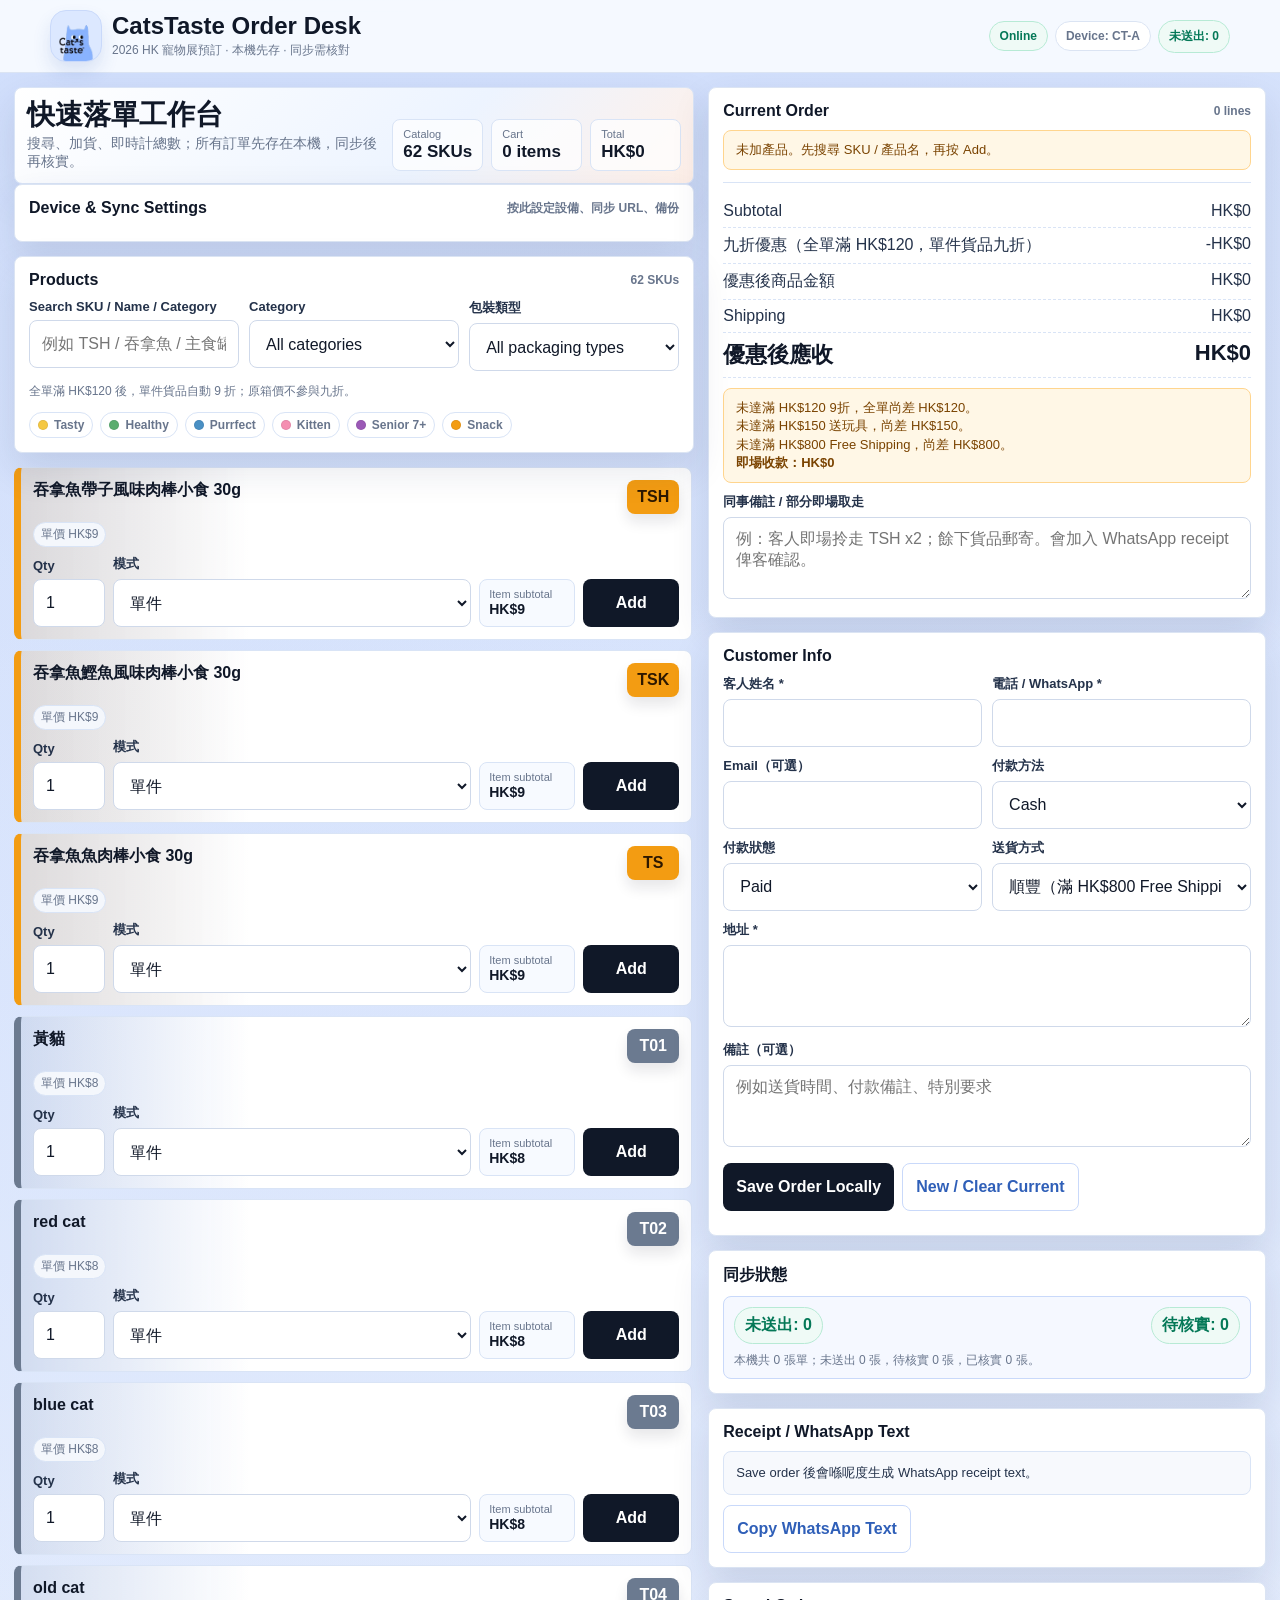
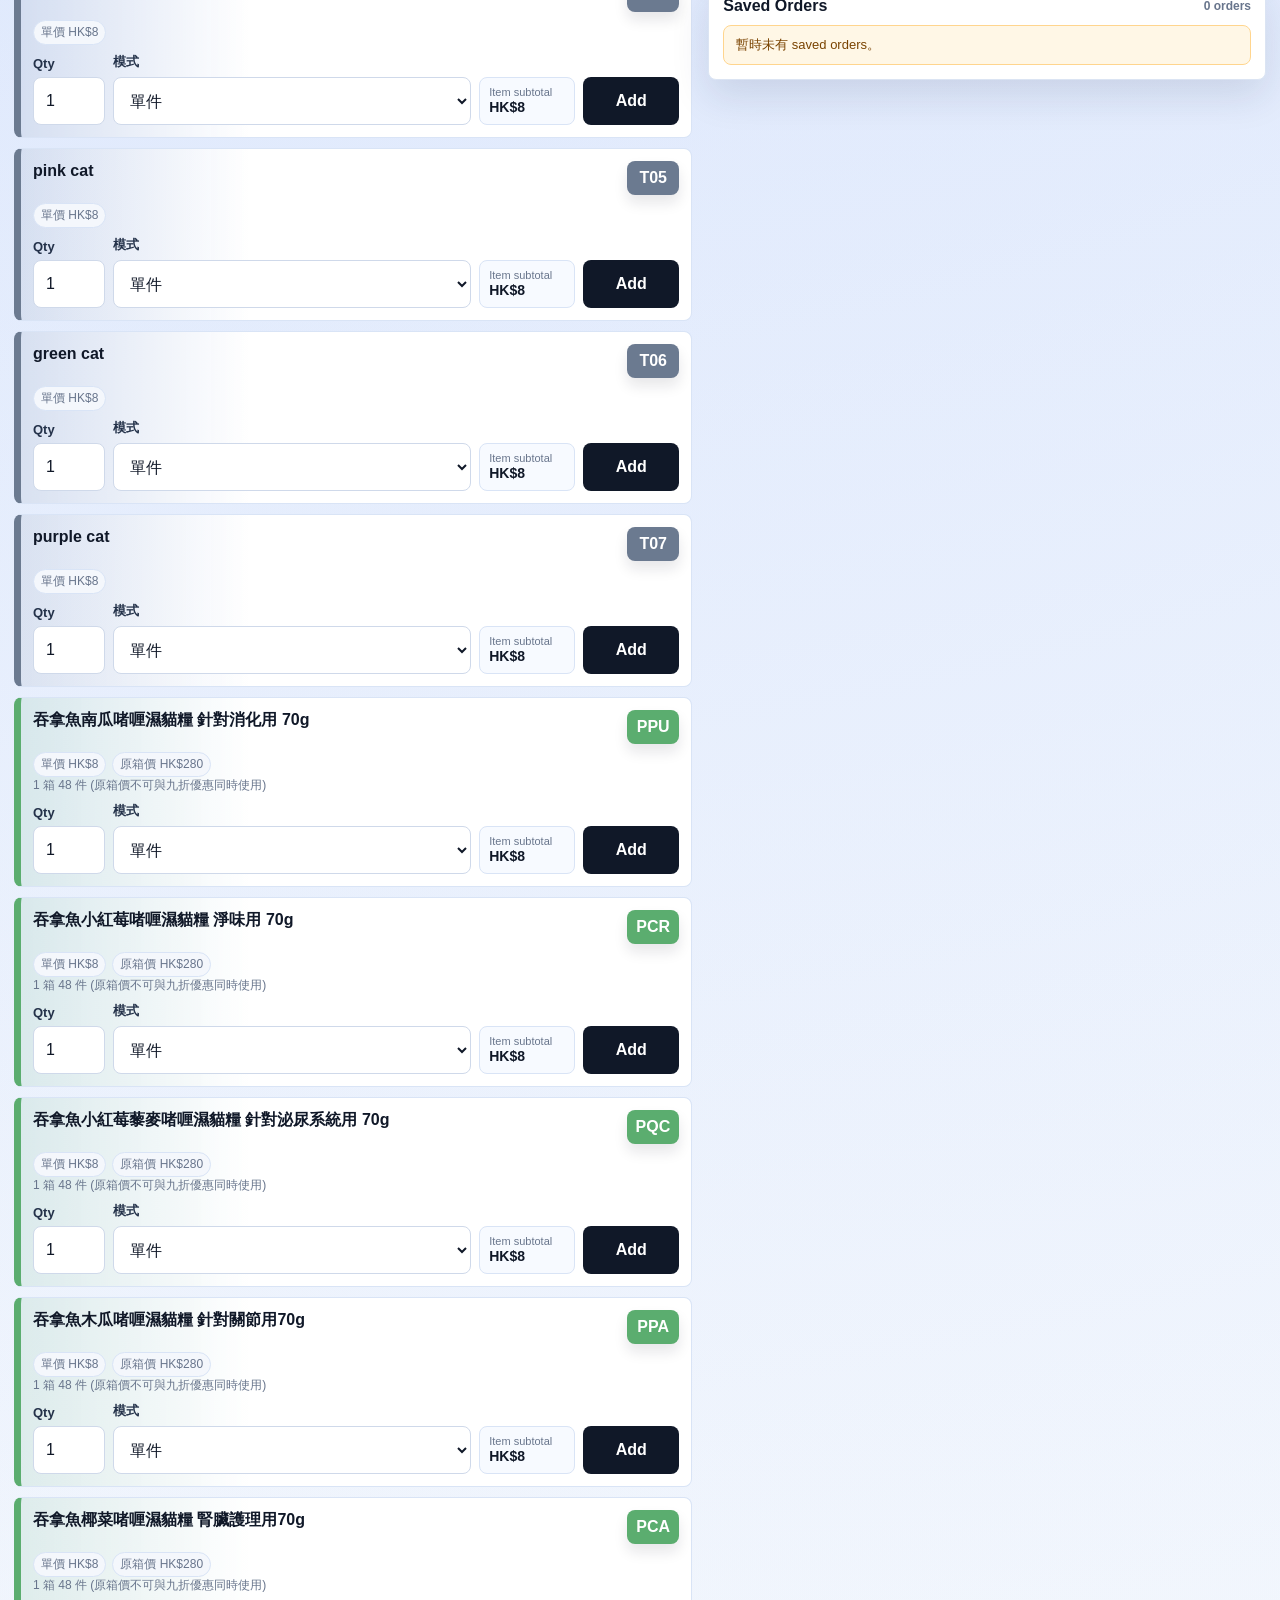
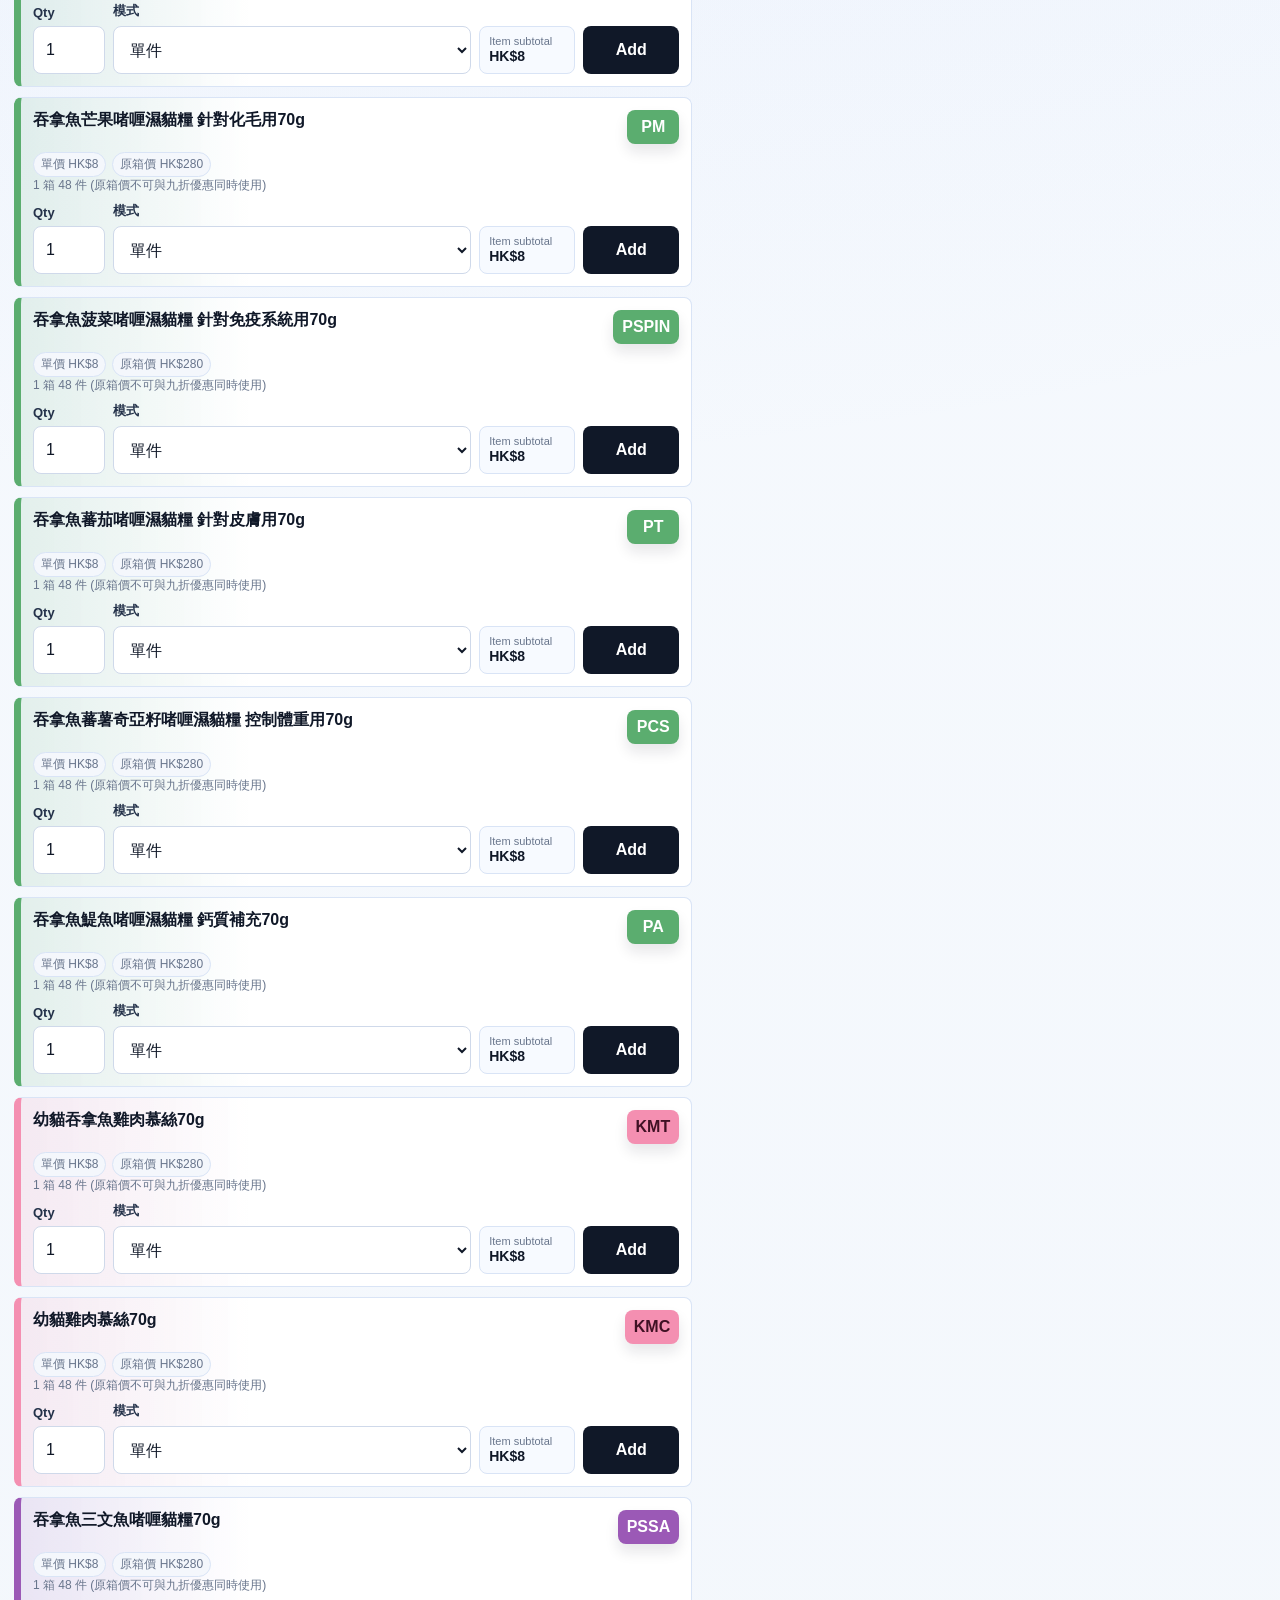
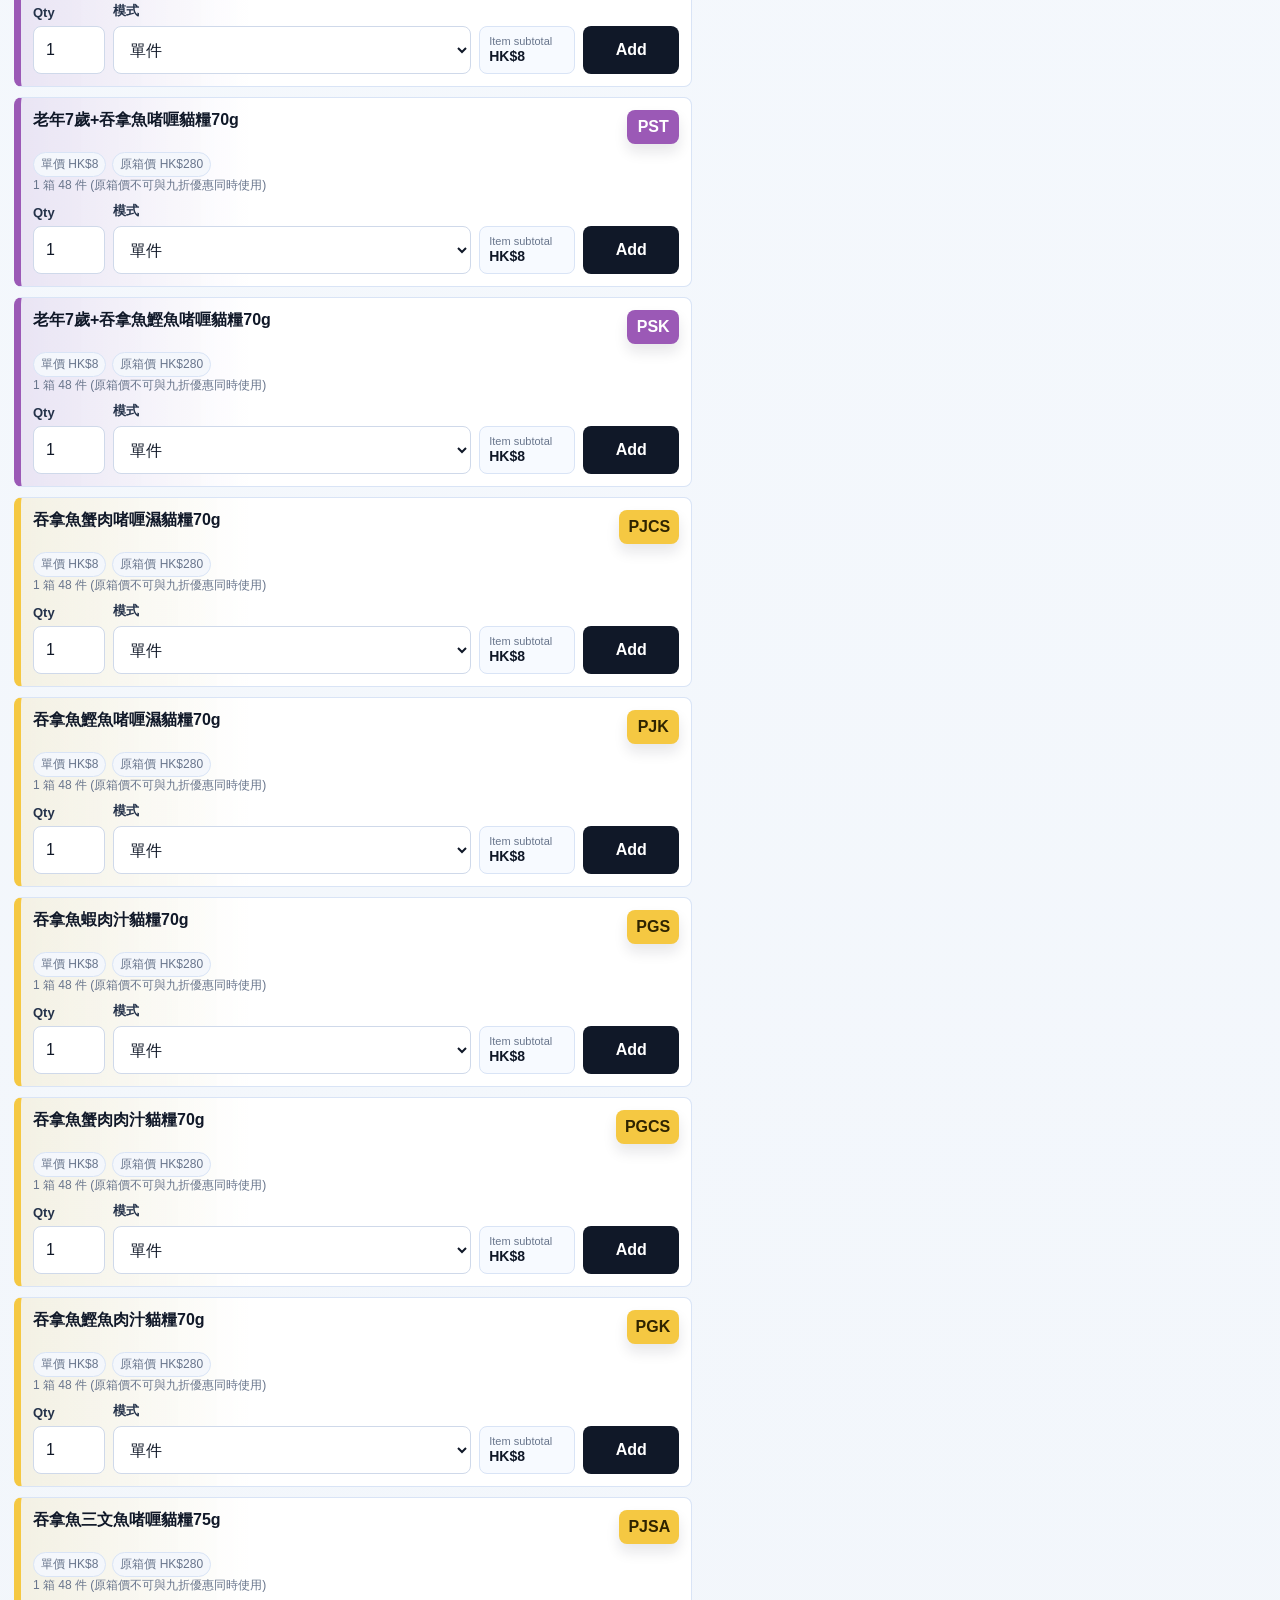
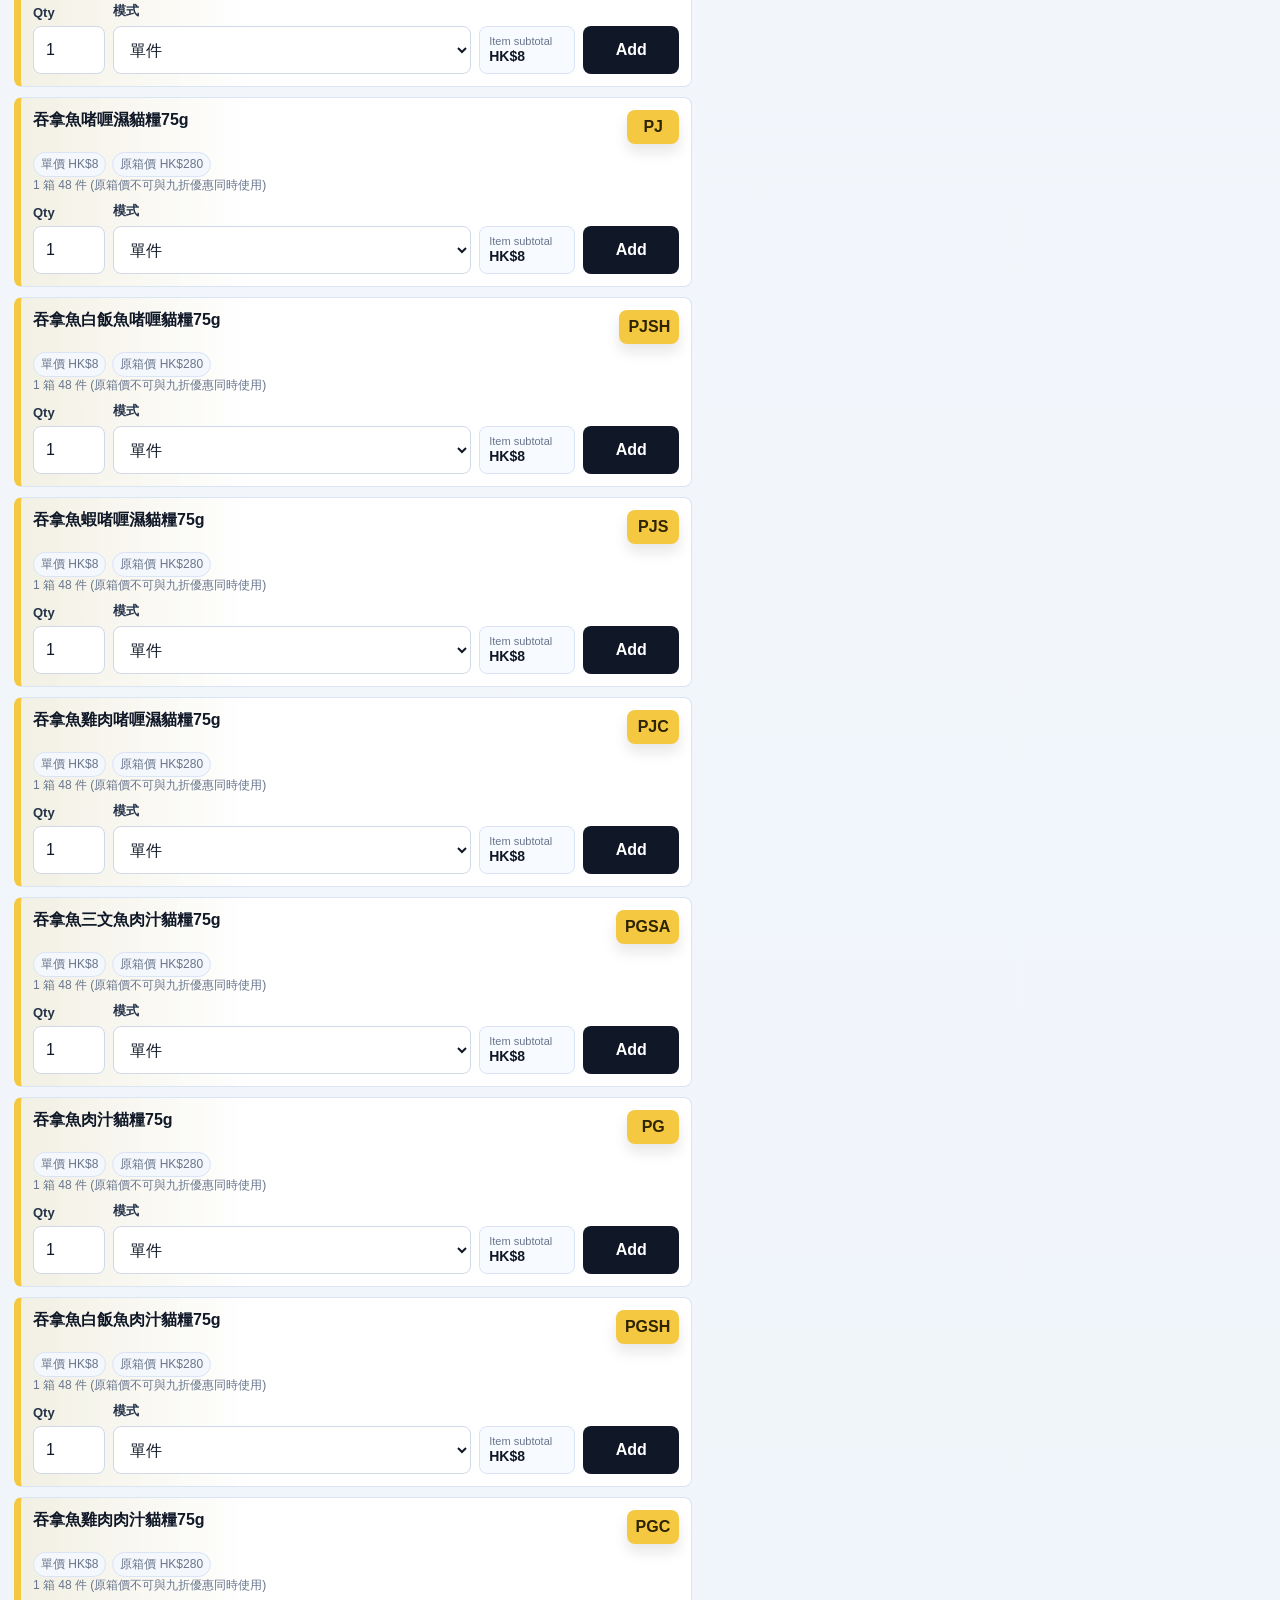
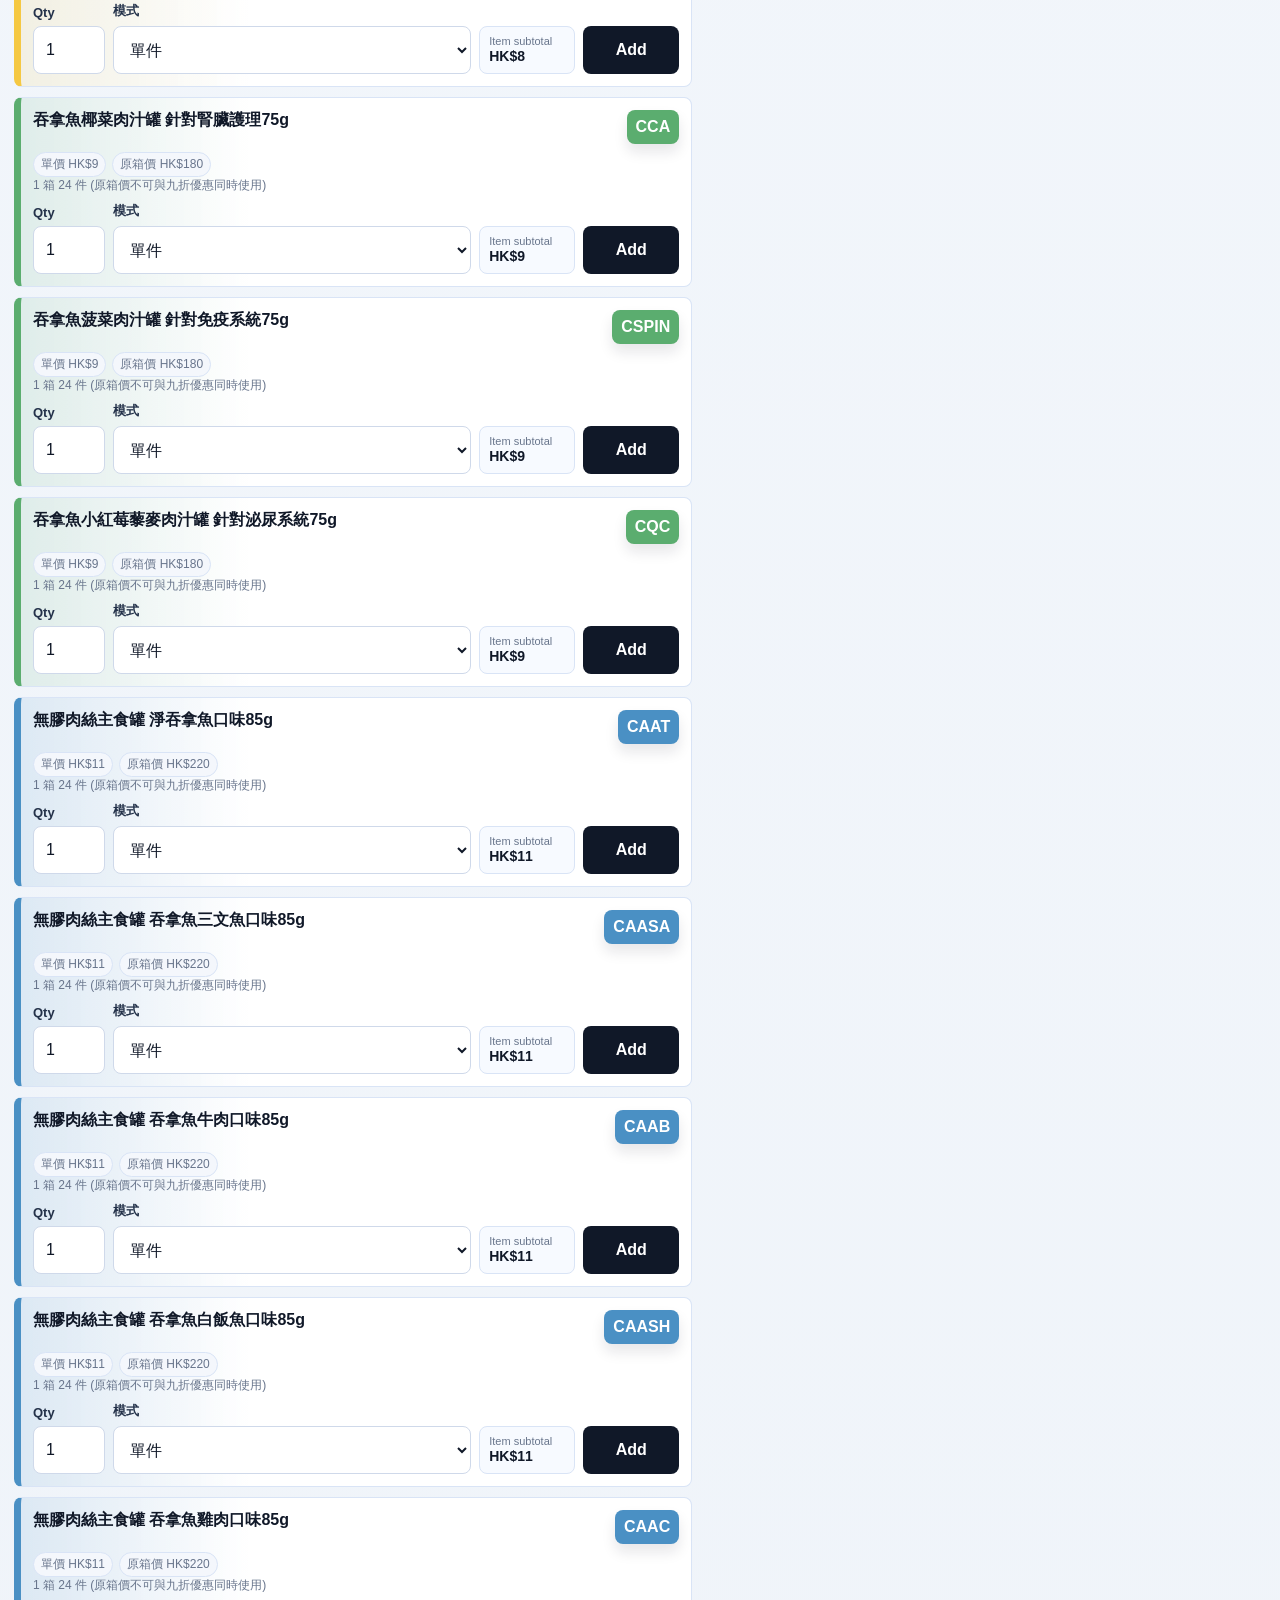
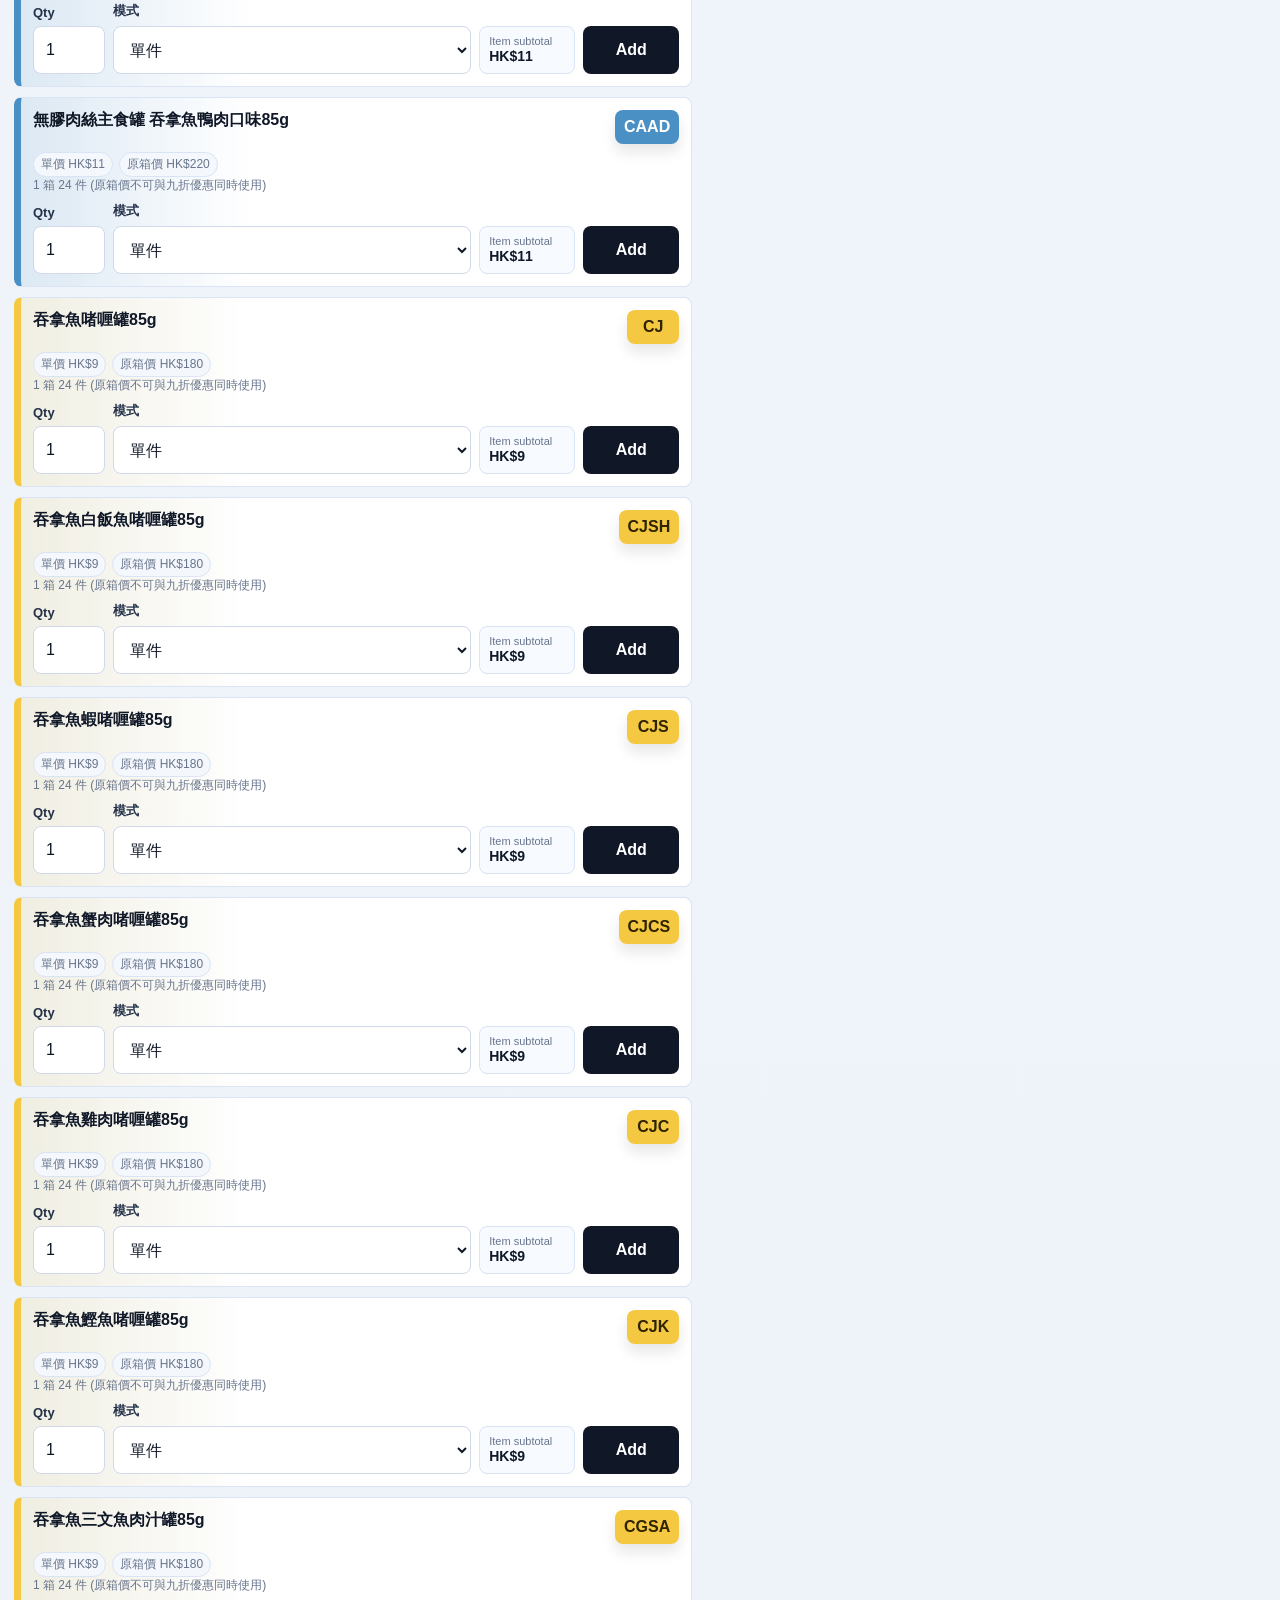
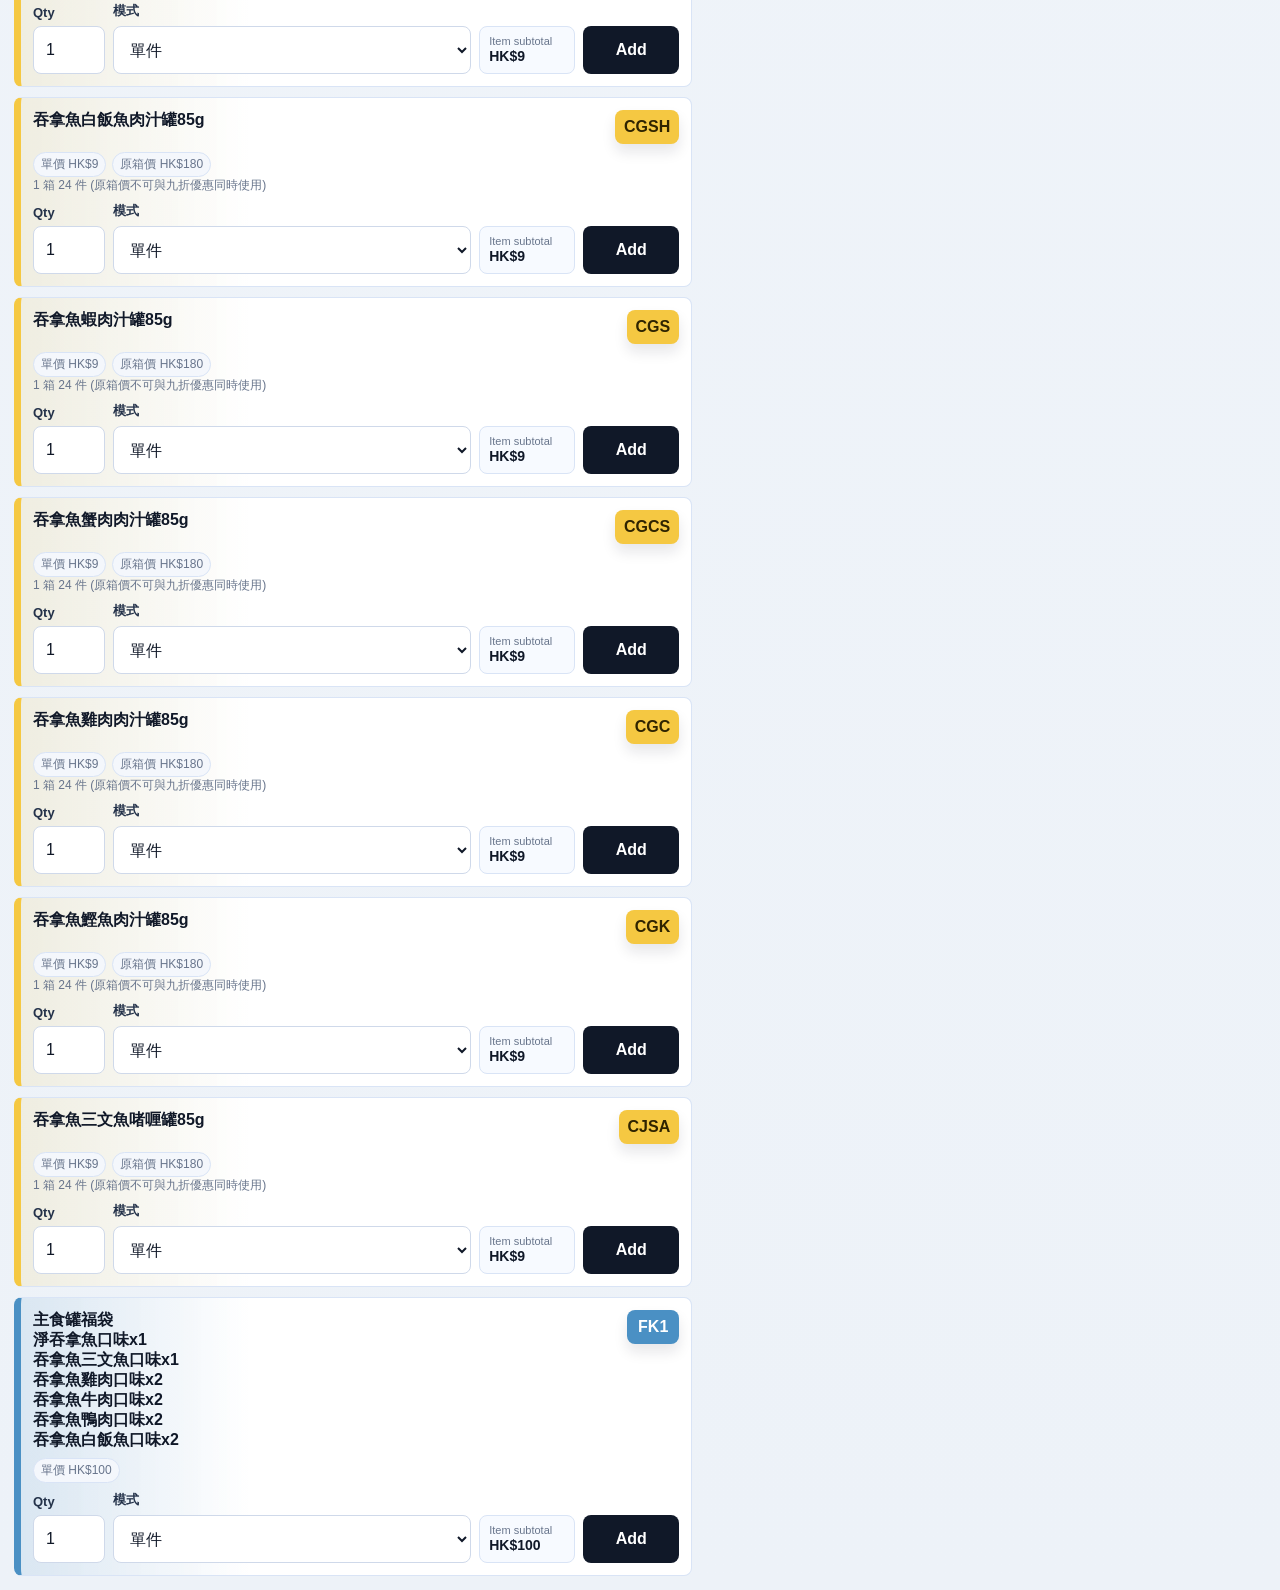
==== commit 774f0fd1: "Add files via upload" ====
--- a/index.html
+++ b/index.html
@@ -3,40 +3,51 @@
 <head>
   <meta charset="utf-8" />
   <meta name="viewport" content="width=device-width, initial-scale=1, viewport-fit=cover" />
-  <meta name="theme-color" content="#f97316" />
+  <meta name="theme-color" content="#87a9f6" />
   <title>CatsTaste 2026 HK Pet Expo Pre-order</title>
   <link rel="manifest" href="./manifest.webmanifest" />
+  <link rel="icon" href="./icon-192.png" type="image/png" />
+  <link rel="apple-touch-icon" href="./apple-touch-icon.png" />
   <style>
     :root {
-      --bg: #fff7ed;
+      --bg: #f5f7fb;
       --card: #ffffff;
-      --text: #1f2937;
-      --muted: #6b7280;
-      --line: #fed7aa;
-      --brand: #f97316;
-      --brand-dark: #c2410c;
+      --panel: #eef3ff;
+      --ink: #101828;
+      --text: #24324a;
+      --muted: #68758c;
+      --line: #dbe4f3;
+      --brand: #87a9f6;
+      --brand-dark: #2f5fb8;
+      --accent: #ff7a5c;
+      --mint: #16a085;
       --ok: #047857;
-      --warn: #b45309;
-      --bad: #b91c1c;
-      --shadow: 0 10px 25px rgba(124, 45, 18, .08);
-      --radius: 18px;
+      --warn: #a15c00;
+      --bad: #b42318;
+      --shadow: 0 16px 38px rgba(26, 45, 84, .12);
+      --radius: 8px;
+      --tap: 48px;
     }
     * { box-sizing: border-box; }
+    html { scroll-behavior: smooth; }
     body {
       margin: 0;
-      font-family: -apple-system, BlinkMacSystemFont, "Segoe UI", "PingFang HK", "Noto Sans HK", Arial, sans-serif;
-      background: linear-gradient(180deg, #fff7ed 0%, #ffedd5 100%);
+      font-family: "Avenir Next", "Trebuchet MS", "PingFang HK", "Noto Sans HK", sans-serif;
+      background:
+        radial-gradient(circle at 18% -8%, rgba(135,169,246,.45), transparent 34%),
+        linear-gradient(180deg, #f8fbff 0%, #edf2f8 100%);
       color: var(--text);
       min-height: 100vh;
+      padding-bottom: 84px;
     }
     header {
       position: sticky;
       top: 0;
-      z-index: 10;
-      background: rgba(255, 247, 237, .94);
+      z-index: 20;
+      background: rgba(248, 251, 255, .92);
       backdrop-filter: blur(12px);
       border-bottom: 1px solid var(--line);
-      padding: 10px 14px;
+      padding: 10px 12px;
     }
     .topbar {
       display: flex;
@@ -53,18 +64,26 @@
       min-width: 0;
     }
     .logo {
-      width: 42px;
-      height: 42px;
-      border-radius: 14px;
-      background: var(--brand);
-      color: #fff;
-      display:grid;
-      place-items:center;
-      font-size: 24px;
-      box-shadow: var(--shadow);
-    }
-    h1 { font-size: 16px; line-height: 1.2; margin:0; }
-    .subtitle { color: var(--muted); font-size: 12px; margin-top: 2px; }
+      width: 52px;
+      height: 52px;
+      border-radius: 16px;
+      background: #dce8ff;
+      border: 1px solid #c9d9fa;
+      display:flex;
+      align-items:flex-end;
+      justify-content:center;
+      overflow:hidden;
+      box-shadow: 0 10px 18px rgba(47, 95, 184, .14);
+      flex: 0 0 auto;
+    }
+    .logo img {
+      width: 100%;
+      height: 100%;
+      object-fit: contain;
+      object-position: center bottom;
+    }
+    h1 { font-size: clamp(17px, 2vw, 24px); line-height: 1.05; margin:0; color: var(--ink); letter-spacing: 0; }
+    .subtitle { color: var(--muted); font-size: 12px; margin-top: 3px; }
     .status {
       display:flex;
       gap: 7px;
@@ -78,26 +97,30 @@
       background: #fff;
       color: var(--muted);
       border-radius: 999px;
-      padding: 6px 9px;
+      padding: 7px 10px;
       white-space: nowrap;
-    }
-    .pill.ok { color: var(--ok); border-color: #bbf7d0; background:#f0fdf4; }
-    .pill.warn { color: var(--warn); border-color:#fde68a; background:#fffbeb; }
-    .pill.bad { color: var(--bad); border-color:#fecaca; background:#fef2f2; }
+      font-weight: 750;
+    }
+    .pill.ok { color: var(--ok); border-color: #b7ead5; background:#effaf6; }
+    .pill.warn { color: var(--warn); border-color:#ffd58e; background:#fff7e6; }
+    .pill.bad { color: var(--bad); border-color:#ffc9c2; background:#fff2f0; }
+    .pill.info { color: var(--brand-dark); border-color:#c9d9fa; background:#edf4ff; }
     main {
-      max-width: 1180px;
+      max-width: 1280px;
       margin: 0 auto;
       padding: 14px;
       display: grid;
       grid-template-columns: 1fr;
       gap: 14px;
     }
-    @media (min-width: 960px) {
+    main > section { min-width: 0; }
+    @media (min-width: 780px) {
       main {
-        grid-template-columns: minmax(0, 1.1fr) minmax(360px, .9fr);
+        grid-template-columns: minmax(0, 1fr) minmax(340px, .82fr);
         align-items: start;
       }
-      .right-sticky { position: sticky; top: 78px; }
+      .right-sticky { position: sticky; top: 86px; }
+      body { padding-bottom: 0; }
     }
     .card {
       background: var(--card);
@@ -106,14 +129,16 @@
       box-shadow: var(--shadow);
       padding: 14px;
       margin-bottom: 14px;
+      min-width: 0;
     }
     .card h2 {
       margin: 0 0 10px;
-      font-size: 17px;
+      font-size: 16px;
       display:flex;
       justify-content: space-between;
       align-items:center;
       gap: 8px;
+      color: var(--ink);
     }
     .small { font-size: 12px; color: var(--muted); }
     label {
@@ -124,21 +149,23 @@
     }
     input, select, textarea, button {
       font: inherit;
+      min-width: 0;
     }
     input, select, textarea {
       width: 100%;
       padding: 11px 12px;
-      border-radius: 13px;
-      border: 1px solid #fdba74;
+      border-radius: var(--radius);
+      border: 1px solid #cfd9ea;
       background: #fff;
       outline: none;
-      min-height: 44px;
+      min-height: var(--tap);
+      color: var(--ink);
     }
     input:focus, select:focus, textarea:focus {
-      border-color: var(--brand);
-      box-shadow: 0 0 0 3px rgba(249, 115, 22, .16);
-    }
-    textarea { min-height: 74px; resize: vertical; }
+      border-color: var(--brand-dark);
+      box-shadow: 0 0 0 3px rgba(135, 169, 246, .26);
+    }
+    textarea { min-height: 82px; resize: vertical; }
     .grid {
       display: grid;
       grid-template-columns: 1fr;
@@ -152,37 +179,121 @@
     .btns { display:flex; gap: 8px; flex-wrap: wrap; align-items:center; }
     button {
       border: 0;
-      border-radius: 13px;
+      border-radius: var(--radius);
       padding: 11px 13px;
-      min-height: 44px;
-      background: var(--brand);
+      min-height: var(--tap);
+      background: var(--ink);
       color: #fff;
       font-weight: 750;
       cursor: pointer;
-    }
-    button.secondary { background: #fff; color: var(--brand-dark); border: 1px solid #fdba74; }
-    button.ghost { background: transparent; color: var(--brand-dark); border: 1px dashed #fdba74; }
+      touch-action: manipulation;
+    }
+    button.secondary { background: #fff; color: var(--brand-dark); border: 1px solid #c9d9fa; }
+    button.ghost { background: transparent; color: var(--brand-dark); border: 1px dashed #b9c9e8; }
     button.danger { background: #b91c1c; }
     button:disabled { opacity: .55; cursor: not-allowed; }
+    .app-hero {
+      background: linear-gradient(135deg, #ffffff 0%, #edf4ff 62%, #fff0e8 100%);
+      border: 1px solid #d9e4f6;
+      border-radius: var(--radius);
+      padding: 12px;
+      box-shadow: var(--shadow);
+    }
+    .hero-grid {
+      display:grid;
+      grid-template-columns: 1fr;
+      gap: 12px;
+      align-items:end;
+    }
+    @media (min-width: 1100px) {
+      .hero-grid { grid-template-columns: 1fr auto; }
+    }
+    .hero-title {
+      margin: 0;
+      color: var(--ink);
+      font-size: clamp(20px, 2.35vw, 28px);
+      line-height: 1.05;
+      letter-spacing: 0;
+    }
+    .hero-copy {
+      margin: 6px 0 0;
+      color: var(--muted);
+      font-size: 14px;
+    }
+    .quick-stats {
+      display:grid;
+      grid-template-columns: repeat(3, minmax(0, 1fr));
+      gap: 8px;
+      min-width: min(100%, 360px);
+    }
+    .stat {
+      background: rgba(255,255,255,.74);
+      border: 1px solid #d9e4f6;
+      border-radius: var(--radius);
+      padding: 8px 10px;
+    }
+    .stat span { display:block; color: var(--muted); font-size: 11px; }
+    .stat strong { display:block; color: var(--ink); font-size: 17px; margin-top: 2px; }
+    details.settings-card summary {
+      cursor: pointer;
+      list-style: none;
+    }
+    details.settings-card summary::-webkit-details-marker { display:none; }
+    .settings-body { padding-top: 12px; }
+    .search-card {
+      position: sticky;
+      top: 76px;
+      z-index: 12;
+    }
+    @media (max-width: 899px) {
+      .search-card { top: 73px; }
+    }
+    @media (max-width: 1049px) {
+      .search-card .grid.three { grid-template-columns: 1fr; }
+    }
     .product-list {
       display:grid;
-      gap: 8px;
-      max-height: 56vh;
+      grid-template-columns: 1fr;
+      gap: 10px;
+      max-height: none;
       overflow:auto;
       padding-right: 2px;
+      min-width: 0;
     }
     .product {
-      border: 1px solid #fed7aa;
-      border-radius: 16px;
-      padding: 10px;
-      background:#fffaf5;
+      border: 1px solid #d9e4f6;
+      border-left: 7px solid var(--series-color, #d9e4f6);
+      border-radius: var(--radius);
+      padding: 12px;
+      background: linear-gradient(90deg, var(--series-soft, #fff) 0%, #fff 34%);
       display:grid;
       gap: 8px;
+      position: relative;
+      min-width: 0;
+    }
+    .product-top {
+      display:flex;
+      justify-content:space-between;
+      gap:10px;
+      align-items:flex-start;
+    }
+    .sku-badge {
+      flex: 0 0 auto;
+      min-width: 52px;
+      text-align:center;
+      border-radius: var(--radius);
+      padding: 8px 9px;
+      background: var(--series-color, #152238);
+      color: var(--series-ink, #fff);
+      font-weight: 850;
+      letter-spacing: 0;
+      box-shadow: 0 8px 14px rgba(16, 24, 40, .10);
     }
     .product-title {
       font-weight: 800;
       line-height: 1.25;
       white-space: pre-line;
+      color: var(--ink);
     }
     .product-meta {
       font-size: 12px;
@@ -192,19 +303,73 @@
       gap:6px;
     }
     .tag {
-      background:#ffedd5;
-      border:1px solid #fed7aa;
+      background:#f4f7fc;
+      border:1px solid #d9e4f6;
       border-radius:999px;
       padding:3px 7px;
     }
+    .series-legend {
+      display:flex;
+      flex-wrap:wrap;
+      gap: 7px;
+      margin-top: 10px;
+    }
+    .series-chip {
+      display:inline-flex;
+      align-items:center;
+      gap: 6px;
+      border: 1px solid #d9e4f6;
+      background: #fff;
+      border-radius: 999px;
+      padding: 5px 8px;
+      color: var(--muted);
+      font-size: 12px;
+      font-weight: 750;
+      white-space: nowrap;
+    }
+    .series-chip::before {
+      content: "";
+      width: 10px;
+      height: 10px;
+      border-radius: 50%;
+      background: var(--chip-color);
+      box-shadow: inset 0 0 0 1px rgba(16,24,40,.08);
+    }
     .product-actions {
       display:grid;
-      grid-template-columns: 86px 120px 1fr;
+      grid-template-columns: 72px minmax(120px, 1fr) minmax(96px, auto) minmax(96px, auto);
       gap: 8px;
       align-items:end;
-    }
+      min-width: 0;
+    }
+    .product-actions > * { min-width: 0; }
     @media (max-width: 560px) {
-      .product-actions { grid-template-columns: 1fr; }
+      .product-actions { grid-template-columns: 64px minmax(0, 1fr) minmax(76px, auto) 68px; }
+      .product-actions label { font-size: 11px; }
+      .product-actions button { padding-left: 8px; padding-right: 8px; }
+    }
+    .item-subtotal {
+      min-height: var(--tap);
+      border: 1px solid #d9e4f6;
+      border-radius: var(--radius);
+      background: #f7faff;
+      padding: 8px 9px;
+      display:flex;
+      flex-direction:column;
+      justify-content:center;
+      gap: 2px;
+    }
+    .item-subtotal span {
+      color: var(--muted);
+      font-size: 11px;
+      line-height: 1;
+      white-space: nowrap;
+    }
+    .item-subtotal strong {
+      color: var(--ink);
+      font-size: 14px;
+      line-height: 1.1;
+      white-space: nowrap;
     }
     table {
       width: 100%;
@@ -224,16 +389,17 @@
       display:flex;
       justify-content:space-between;
       gap: 14px;
-      padding: 6px 0;
-      border-bottom: 1px dashed #fed7aa;
+      padding: 7px 0;
+      border-bottom: 1px dashed #d9e4f6;
     }
     .summary-row strong { font-size: 18px; color: var(--brand-dark); }
+    .total-row strong { font-size: 22px; color: var(--ink); }
     .notice {
       padding: 10px 12px;
-      border:1px solid #fde68a;
-      background:#fffbeb;
-      color:#92400e;
-      border-radius: 14px;
+      border:1px solid #ffd58e;
+      background:#fff7e6;
+      color:#7a4300;
+      border-radius: var(--radius);
       font-size: 13px;
       line-height: 1.4;
     }
@@ -242,7 +408,7 @@
       border:1px solid #bbf7d0;
       background:#f0fdf4;
       color:#065f46;
-      border-radius: 14px;
+      border-radius: var(--radius);
       font-size: 13px;
       line-height: 1.4;
     }
@@ -251,19 +417,37 @@
       border:1px solid #fecaca;
       background:#fef2f2;
       color:#991b1b;
-      border-radius: 14px;
+      border-radius: var(--radius);
       font-size: 13px;
       line-height: 1.4;
     }
+    .sync-panel {
+      border: 1px solid #c9d9fa;
+      background: #f5f8ff;
+      border-radius: var(--radius);
+      padding: 10px;
+      display:grid;
+      gap: 8px;
+    }
+    .sync-row {
+      display:flex;
+      justify-content:space-between;
+      align-items:center;
+      gap:8px;
+      flex-wrap:wrap;
+    }
+    .sync-detail { color: var(--muted); font-size: 12px; line-height:1.35; }
     .order-list {
       display:grid;
       gap:8px;
+      max-height: 360px;
+      overflow:auto;
     }
     .order-card {
-      border:1px solid #fed7aa;
-      border-radius: 15px;
+      border:1px solid #d9e4f6;
+      border-radius: var(--radius);
       padding:10px;
-      background:#fffaf5;
+      background:#fff;
     }
     .order-card .row {
       display:flex;
@@ -273,17 +457,71 @@
     }
     .muted { color: var(--muted); }
     .hidden { display:none !important; }
-    .hr { height:1px; background:#ffedd5; margin:12px 0; }
+    .hr { height:1px; background:#d9e4f6; margin:12px 0; }
     .whatsapp-box {
       white-space: pre-wrap;
       word-break: break-word;
-      background:#f9fafb;
-      border:1px solid #e5e7eb;
-      border-radius: 14px;
+      background:#f7f9fd;
+      border:1px solid #d9e4f6;
+      border-radius: var(--radius);
       padding: 12px;
       font-size: 13px;
       max-height: 260px;
       overflow:auto;
+    }
+    .mobile-cart-bar {
+      position: fixed;
+      left: 10px;
+      right: auto;
+      bottom: calc(10px + env(safe-area-inset-bottom));
+      z-index: 30;
+      display:flex;
+      align-items:center;
+      justify-content:space-between;
+      gap: 8px;
+      width: min(265px, calc(100vw - 20px));
+      padding: 8px;
+      border-radius: var(--radius);
+      background: rgba(16, 24, 40, .96);
+      color: #fff;
+      box-shadow: 0 18px 40px rgba(16,24,40,.25);
+    }
+    .mobile-cart-bar span { display:block; font-size: 11px; color: #d7def0; }
+    .mobile-cart-bar strong { display:block; font-size: 16px; }
+    .mobile-cart-bar a {
+      min-height: 40px;
+      display:flex;
+      align-items:center;
+      padding: 0 11px;
+      border-radius: var(--radius);
+      background: var(--brand);
+      color: #10203e;
+      font-weight: 850;
+      text-decoration:none;
+    }
+    @media (min-width: 780px) {
+      .mobile-cart-bar { display:none; }
+    }
+    @media (max-width: 620px) {
+      header { padding: 8px 10px; }
+      .topbar { align-items:flex-start; }
+      .logo { width: 44px; height: 44px; border-radius: 12px; }
+      .subtitle { display:none; }
+      .status { max-width: 150px; gap: 5px; }
+      .pill { padding: 5px 7px; font-size: 11px; }
+      main { padding: 10px; gap: 10px; }
+      .app-hero { display:none; }
+      .card { padding: 12px; }
+      .search-card { position: static; }
+      .series-legend {
+        flex-wrap: nowrap;
+        overflow-x: auto;
+        padding-bottom: 3px;
+        scrollbar-width: none;
+      }
+      .series-legend::-webkit-scrollbar { display:none; }
+      .product-list { padding-bottom: 80px; }
+      .hero-copy { font-size: 13px; }
     }
   </style>
 </head>
@@ -291,60 +529,76 @@
 <header>
   <div class="topbar">
     <div class="brand">
-      <div class="logo">🐾</div>
+      <div class="logo"><img src="./brand-logo.png" alt="CatsTaste" /></div>
       <div>
-        <h1>CatsTaste 2026 HK 寵物展預訂單</h1>
-        <div class="subtitle">Offline-first PWA · Shipping only · Local save first</div>
+        <h1>CatsTaste Order Desk</h1>
+        <div class="subtitle">2026 HK 寵物展預訂 · 本機先存 · 同步需核對</div>
       </div>
     </div>
     <div class="status">
       <span id="onlinePill" class="pill">Checking...</span>
       <span id="devicePill" class="pill">Device: CT-A</span>
-      <span id="pendingPill" class="pill warn">Pending: 0</span>
+      <span id="pendingPill" class="pill warn">未送出: 0</span>
     </div>
   </div>
 </header>
 
 <main>
   <section>
-    <div class="card">
-      <h2>⚙️ Device & Sync Settings</h2>
-      <div class="grid two">
+    <div class="app-hero">
+      <div class="hero-grid">
         <div>
-          <label for="deviceId">Device Prefix / Staff Code</label>
-          <select id="deviceId">
-            <option value="CT-A">CT-A / Device 1</option>
-            <option value="CT-B">CT-B / Device 2</option>
-            <option value="CT-C">CT-C / Device 3</option>
-            <option value="CUSTOM">Custom...</option>
-          </select>
+          <h2 class="hero-title">快速落單工作台</h2>
+          <p class="hero-copy">搜尋、加貨、即時計總數；所有訂單先存在本機，同步後再核實。</p>
         </div>
-        <div id="customDeviceWrap" class="hidden">
-          <label for="customDeviceId">Custom Device Prefix</label>
-          <input id="customDeviceId" placeholder="例如 CT-D / STAFF-01" />
+        <div class="quick-stats">
+          <div class="stat"><span>Catalog</span><strong id="heroSkuCount">62 SKUs</strong></div>
+          <div class="stat"><span>Cart</span><strong id="cartItemCount">0 items</strong></div>
+          <div class="stat"><span>Total</span><strong id="cartTotalMini">HK$0</strong></div>
         </div>
       </div>
-      <div class="grid two" style="margin-top:10px">
-        <div>
-          <label for="syncUrl">Google Apps Script Web App URL</label>
-          <input id="syncUrl" placeholder="貼上 /exec URL；未有可留空，之後 Export CSV" />
+    </div>
+
+    <details class="card settings-card">
+      <summary><h2>Device & Sync Settings <span class="small">按此設定設備、同步 URL、備份</span></h2></summary>
+      <div class="settings-body">
+        <div class="grid two">
+          <div>
+            <label for="deviceId">Device Prefix / Staff Code</label>
+            <select id="deviceId">
+              <option value="CT-A">CT-A / Device 1</option>
+              <option value="CT-B">CT-B / Device 2</option>
+              <option value="CT-C">CT-C / Device 3</option>
+              <option value="CUSTOM">Custom...</option>
+            </select>
+          </div>
+          <div id="customDeviceWrap" class="hidden">
+            <label for="customDeviceId">Custom Device Prefix</label>
+            <input id="customDeviceId" placeholder="例如 CT-D / STAFF-01" />
+          </div>
         </div>
-        <div>
-          <label for="defaultShippingFee">Under HK$800 prepaid shipping fee</label>
-          <input id="defaultShippingFee" type="number" inputmode="decimal" min="0" step="1" value="0" />
+        <div class="grid two" style="margin-top:10px">
+          <div>
+            <label for="syncUrl">Google Apps Script Web App URL</label>
+            <input id="syncUrl" placeholder="貼上 /exec URL；未有可留空，之後 Export CSV" />
+          </div>
+          <div>
+            <label for="defaultShippingFee">Under HK$800 prepaid shipping fee</label>
+            <input id="defaultShippingFee" type="number" inputmode="decimal" min="0" step="1" value="0" />
+          </div>
         </div>
+        <div class="btns" style="margin-top:10px">
+          <button class="secondary" id="saveSettingsBtn">Save Settings</button>
+          <button class="secondary" id="syncAllBtn">送出未同步</button>
+          <button class="secondary" id="exportCsvBtn">Export CSV</button>
+          <button class="secondary" id="exportJsonBtn">Export JSON Backup</button>
+        </div>
+        <p class="small">提示：每部 iPhone/iPad 請用不同 prefix：CT-A、CT-B、CT-C，避免 Order No. 撞號。Google Apps Script no-cors 送出後會標示為「已送出未核實」，請對照 Google Sheet 或 CSV。</p>
       </div>
-      <div class="btns" style="margin-top:10px">
-        <button class="secondary" id="saveSettingsBtn">Save Settings</button>
-        <button class="secondary" id="syncAllBtn">Sync Pending Orders</button>
-        <button class="secondary" id="exportCsvBtn">Export CSV</button>
-        <button class="secondary" id="exportJsonBtn">Export JSON Backup</button>
-      </div>
-      <p class="small">提示：每部 iPhone/iPad 請用不同 prefix：CT-A、CT-B、CT-C，避免 Order No. 撞號。</p>
-    </div>
-
-    <div class="card">
-      <h2>🛒 Products <span id="productCount" class="small"></span></h2>
+    </details>
+
+    <div class="card search-card">
+      <h2>Products <span id="productCount" class="small"></span></h2>
       <div class="grid three">
         <div>
           <label for="searchInput">Search SKU / Name / Category</label>
@@ -359,15 +613,23 @@
           <select id="packagingFilter"></select>
         </div>
       </div>
-      <p class="small">全單滿 HK$120 後，所有可享九折嘅單件貨品會自動套用 9 折；原箱價不參與九折優惠。</p>
-      <div id="productList" class="product-list"></div>
+      <p class="small">全單滿 HK$120 後，單件貨品自動 9 折；原箱價不參與九折。</p>
+      <div class="series-legend" aria-label="Series color legend">
+        <span class="series-chip" style="--chip-color:#F5C842">Tasty</span>
+        <span class="series-chip" style="--chip-color:#5BAD6F">Healthy</span>
+        <span class="series-chip" style="--chip-color:#4A90C4">Purrfect</span>
+        <span class="series-chip" style="--chip-color:#F48FB1">Kitten</span>
+        <span class="series-chip" style="--chip-color:#9B59B6">Senior 7+</span>
+        <span class="series-chip" style="--chip-color:#F39C12">Snack</span>
+      </div>
     </div>
+    <div id="productList" class="product-list"></div>
   </section>
 
-  <section class="right-sticky">
+  <section class="right-sticky" id="checkoutPanel">
     <div class="card">
-      <h2>📦 Current Order</h2>
-      <div id="cartEmpty" class="notice">未加產品。先喺左邊搜尋 SKU / 產品名，再 Add。</div>
+      <h2>Current Order <span class="small" id="cartLineCount">0 lines</span></h2>
+      <div id="cartEmpty" class="notice">未加產品。先搜尋 SKU / 產品名，再按 Add。</div>
       <div id="cartWrap" class="hidden">
         <table>
           <thead>
@@ -385,10 +647,14 @@
       <div class="hr"></div>
       <div id="summary"></div>
       <div id="promoNotice" class="notice" style="margin-top:10px"></div>
+      <div style="margin-top:10px">
+        <label for="staffNotes">同事備註 / 部分即場取走</label>
+        <textarea id="staffNotes" placeholder="例：客人即場拎走 TSH x2；餘下貨品郵寄。會加入 WhatsApp receipt 俾客確認。"></textarea>
+      </div>
     </div>
 
     <div class="card">
-      <h2>👤 Customer Info</h2>
+      <h2>Customer Info</h2>
       <div class="grid two">
         <div>
           <label for="customerName">客人姓名 *</label>
@@ -418,10 +684,10 @@
       </div>
       <div class="grid two" style="margin-top:10px">
         <div>
-          <label for="paymentStatus">Payment Status</label>
+          <label for="paymentStatus">付款狀態</label>
           <select id="paymentStatus">
+            <option>Paid</option>
             <option>Pending confirmation</option>
-            <option>Paid</option>
             <option>Unpaid</option>
             <option>Deposit paid</option>
           </select>
@@ -452,7 +718,18 @@
     </div>
 
     <div class="card">
-      <h2>🧾 Receipt / WhatsApp Text</h2>
+      <h2>同步狀態</h2>
+      <div class="sync-panel">
+        <div class="sync-row">
+          <span id="syncSummaryPill" class="pill warn">未送出: 0</span>
+          <span id="unverifiedPill" class="pill info">待核實: 0</span>
+        </div>
+        <div id="syncDetail" class="sync-detail">訂單會先存在本機；送出後請核對 Google Sheet，再標記已核實。</div>
+      </div>
+    </div>
+
+    <div class="card">
+      <h2>Receipt / WhatsApp Text</h2>
       <div id="receiptBox" class="whatsapp-box">Save order 後會喺呢度生成 WhatsApp receipt text。</div>
       <div class="btns" style="margin-top:10px">
         <button class="secondary" id="copyReceiptBtn">Copy WhatsApp Text</button>
@@ -460,11 +737,19 @@
     </div>
 
     <div class="card">
-      <h2>📋 Saved Orders <span class="small" id="orderCount"></span></h2>
+      <h2>Saved Orders <span class="small" id="orderCount"></span></h2>
       <div id="ordersList" class="order-list"></div>
     </div>
   </section>
 </main>
+
+<div class="mobile-cart-bar hidden">
+  <div>
+    <span id="mobileCartText">購物車 0 件</span>
+    <strong id="mobileCartTotal">HK$0</strong>
+  </div>
+  <a href="#checkoutPanel">結帳</a>
+</div>
 
 <script>
 const PRODUCTS = [
@@ -1170,7 +1455,30 @@
 
 const $ = (id) => document.getElementById(id);
 const money = (n) => 'HK$' + (Number(n || 0)).toFixed(2).replace(/\.00$/, '');
-const todayKey = () => new Date().toISOString().slice(0,10).replaceAll('-', '');
+const hkDateParts = (date = new Date()) => {
+  const parts = new Intl.DateTimeFormat('en-CA', {
+    timeZone: 'Asia/Hong_Kong',
+    year: 'numeric',
+    month: '2-digit',
+    day: '2-digit',
+    hour: '2-digit',
+    minute: '2-digit',
+    second: '2-digit',
+    hour12: false
+  }).formatToParts(date).reduce((acc, part) => {
+    acc[part.type] = part.value;
+    return acc;
+  }, {});
+  return parts;
+};
+const todayKey = () => {
+  const p = hkDateParts();
+  return `${p.year}${p.month}${p.day}`;
+};
+const nowHK = () => {
+  const p = hkDateParts();
+  return `${p.year}-${p.month}-${p.day}T${p.hour}:${p.minute}:${p.second}+08:00`;
+};
 const nowISO = () => new Date().toISOString();
 const escapeCsv = (v) => {
   if (v === null || v === undefined) return '';
@@ -1291,6 +1599,17 @@
   return spec || '其他';
 }
 
+function productSeriesTheme(category) {
+  const text = String(category || '');
+  if (text.includes('Tasty')) return { color: '#F5C842', ink: '#2f2400', soft: 'rgba(245, 200, 66, .13)' };
+  if (text.includes('Healthy')) return { color: '#5BAD6F', ink: '#ffffff', soft: 'rgba(91, 173, 111, .12)' };
+  if (text.includes('Purrfect') || text.includes('主食罐')) return { color: '#4A90C4', ink: '#ffffff', soft: 'rgba(74, 144, 196, .12)' };
+  if (text.includes('Kitten')) return { color: '#F48FB1', ink: '#401124', soft: 'rgba(244, 143, 177, .14)' };
+  if (text.includes('Senior')) return { color: '#9B59B6', ink: '#ffffff', soft: 'rgba(155, 89, 182, .12)' };
+  if (text.includes('Snack')) return { color: '#F39C12', ink: '#2d1800', soft: 'rgba(243, 156, 18, .14)' };
+  return { color: '#6B7A90', ink: '#ffffff', soft: 'rgba(107, 122, 144, .10)' };
+}
+
 function initProductFilters() {
   const categories = [...new Set(PRODUCTS.map(p => p.category).filter(Boolean))].sort();
   const packagingTypes = [...new Set(PRODUCTS.map(productPackagingType).filter(Boolean))].sort((a,b) => {
@@ -1301,6 +1620,7 @@
   $('categoryFilter').innerHTML = '<option value="">All categories</option>' + categories.map(c => `<option value="${htmlEscape(c)}">${htmlEscape(c)}</option>`).join('');
   $('packagingFilter').innerHTML = '<option value="">All packaging types</option>' + packagingTypes.map(t => `<option value="${htmlEscape(t)}">${htmlEscape(t)}</option>`).join('');
   $('productCount').textContent = `${PRODUCTS.length} SKUs`;
+  if ($('heroSkuCount')) $('heroSkuCount').textContent = `${PRODUCTS.length} SKUs`;
   $('searchInput').addEventListener('input', renderProducts);
   $('categoryFilter').addEventListener('change', renderProducts);
   $('packagingFilter').addEventListener('change', renderProducts);
@@ -1323,16 +1643,17 @@
 
   $('productList').innerHTML = filtered.map(p => {
     const hasBox = p.boxPrice !== null && p.boxPrice !== undefined && p.boxPrice !== '';
-    const packagingType = productPackagingType(p);
+    const theme = productSeriesTheme(p.category);
     return `
-      <div class="product">
+      <div class="product" style="--series-color:${theme.color}; --series-ink:${theme.ink}; --series-soft:${theme.soft}">
+        <div class="product-top">
+          <div>
+            <div class="product-title">${htmlEscape(p.name)}</div>
+          </div>
+          <div class="sku-badge">${htmlEscape(p.sku)}</div>
+        </div>
         <div>
-          <div class="product-title">${htmlEscape(p.name)}</div>
           <div class="product-meta">
-            <span class="tag">SKU: ${htmlEscape(p.sku)}</span>
-            <span class="tag">${htmlEscape(p.category)}</span>
-            <span class="tag">${htmlEscape(packagingType)}</span>
-            <span class="tag">${htmlEscape(p.spec)} / ${htmlEscape(p.texture)}</span>
             <span class="tag">單價 ${money(p.unitPrice)}</span>
             ${hasBox ? `<span class="tag">原箱價 ${money(p.boxPrice)}</span>` : ''}
           </div>
@@ -1341,14 +1662,18 @@
         <div class="product-actions">
           <div>
             <label>Qty</label>
-            <input type="number" min="1" step="1" value="1" id="qty-${cssId(p.sku)}" />
+            <input type="number" min="1" step="1" value="1" id="qty-${cssId(p.sku)}" oninput="updateProductSubtotal('${jsString(p.sku)}')" />
           </div>
           <div>
-            <label>Price Mode</label>
-            <select id="mode-${cssId(p.sku)}">
-              <option value="unit">單件 ${money(p.unitPrice)}</option>
-              ${hasBox ? `<option value="box">原箱 ${money(p.boxPrice)}</option>` : ''}
+            <label>模式</label>
+            <select id="mode-${cssId(p.sku)}" onchange="updateProductSubtotal('${jsString(p.sku)}')">
+              <option value="unit">單件</option>
+              ${hasBox ? `<option value="box">原箱</option>` : ''}
             </select>
+          </div>
+          <div class="item-subtotal">
+            <span>Item subtotal</span>
+            <strong id="subtotal-${cssId(p.sku)}">${money(p.unitPrice)}</strong>
           </div>
           <button type="button" onclick="addProduct('${jsString(p.sku)}')">Add</button>
         </div>
@@ -1365,12 +1690,34 @@
   return String(s).replace(/\\/g, '\\\\').replace(/'/g, "\\'");
 }
 
+function productInputQty(sku) {
+  const input = $('qty-' + cssId(sku));
+  return Math.max(1, Number(input && input.value ? input.value : 1));
+}
+
+function productInputMode(sku) {
+  const select = $('mode-' + cssId(sku));
+  return select ? select.value : 'unit';
+}
+
+function productInputPrice(product, sku) {
+  const mode = productInputMode(sku);
+  return mode === 'box' ? Number(product.boxPrice || product.unitPrice || 0) : Number(product.unitPrice || 0);
+}
+
+window.updateProductSubtotal = function(sku) {
+  const product = PRODUCTS.find(x => x.sku === sku);
+  const subtotalEl = $('subtotal-' + cssId(sku));
+  if (!product || !subtotalEl) return;
+  subtotalEl.textContent = money(productInputQty(sku) * productInputPrice(product, sku));
+};
+
 window.addProduct = function(sku) {
   const p = PRODUCTS.find(x => x.sku === sku);
   if (!p) return;
-  const qty = Math.max(1, Number($('qty-' + cssId(sku)).value || 1));
-  const mode = $('mode-' + cssId(sku)).value;
-  const price = mode === 'box' ? Number(p.boxPrice || p.unitPrice) : Number(p.unitPrice || 0);
+  const qty = productInputQty(sku);
+  const mode = productInputMode(sku);
+  const price = productInputPrice(p, sku);
   const lineId = `${sku}-${mode}-${Date.now()}-${Math.random().toString(16).slice(2)}`;
   cart.push({
     lineId,
@@ -1441,14 +1788,14 @@
   const t = calculateTotals();
   $('summary').innerHTML = `
     <div class="summary-row"><span>Subtotal</span><span>${money(t.subtotal)}</span></div>
-    <div class="summary-row"><span>九折 discount（全單滿 HK$120，eligible 貨品九折）</span><span>-${money(t.discountAmount)}</span></div>
-    <div class="summary-row"><span>After discount</span><span>${money(t.discountedSubtotal)}</span></div>
+    <div class="summary-row"><span>九折優惠（全單滿 HK$120，單件貨品九折）</span><span>-${money(t.discountAmount)}</span></div>
+    <div class="summary-row"><span>優惠後商品金額</span><span>${money(t.discountedSubtotal)}</span></div>
     <div class="summary-row"><span>Shipping</span><span>${t.isCod ? '到付，不計入總額' : (t.freeShipping ? 'Free' : money(t.shippingFee))}</span></div>
-    <div class="summary-row"><span><strong>Total</strong></span><span><strong>${money(t.total)}</strong></span></div>
+    <div class="summary-row total-row"><span><strong>優惠後應收</strong></span><span><strong>${money(t.total)}</strong></span></div>
   `;
   let notes = [];
   if (t.discountTriggered && t.eligibleSubtotal > 0) {
-    notes.push('✅ 全單已滿 HK$120，所有 eligible 單件貨品已套用 9 折。');
+    notes.push('✅ 全單已滿 HK$120，所有單件貨品已套用 9 折。');
   } else if (t.discountTriggered) {
     notes.push('ℹ️ 全單已滿 HK$120，但目前只有原箱價 / 不參與九折貨品。');
   } else {
@@ -1456,7 +1803,21 @@
   }
   notes.push(t.giftEligible ? '🎁 已達滿 HK$150 送玩具。' : `未達滿 HK$150 送玩具，尚差 ${money(Math.max(0, PROMOS.giftThreshold - t.discountedSubtotal))}。`);
   notes.push(t.freeShipping ? '🚚 已達滿 HK$800 Free Shipping。' : (t.isCod ? '🚚 到付單：運費由客人收貨時支付。' : `未達滿 HK$800 Free Shipping，尚差 ${money(Math.max(0, PROMOS.freeShippingThreshold - t.discountedSubtotal))}。`));
+  notes.push(`<strong>即場收款：${money(t.total)}</strong>`);
   $('promoNotice').innerHTML = notes.join('<br>');
+  updateCartSummaryUI(t);
+}
+
+function updateCartSummaryUI(t = calculateTotals()) {
+  const itemCount = cart.reduce((sum, item) => sum + Number(item.qty || 0), 0);
+  const lineCount = cart.length;
+  const itemText = `${itemCount} item${itemCount === 1 ? '' : 's'}`;
+  if ($('cartItemCount')) $('cartItemCount').textContent = itemText;
+  if ($('cartLineCount')) $('cartLineCount').textContent = `${lineCount} line${lineCount === 1 ? '' : 's'}`;
+  if ($('cartTotalMini')) $('cartTotalMini').textContent = money(t.total);
+  if ($('mobileCartText')) $('mobileCartText').textContent = `購物車 ${itemCount} 件`;
+  if ($('mobileCartTotal')) $('mobileCartTotal').textContent = money(t.total);
+  if ($('mobileCartText')) $('mobileCartText').closest('.mobile-cart-bar').classList.toggle('hidden', itemCount === 0);
 }
 
 ['shippingMethod'].forEach(id => document.addEventListener('change', e => {
@@ -1493,6 +1854,10 @@
   const lines = order.items.map((x, i) => `${i+1}. [${x.sku}] ${x.name.replace(/\n/g, ' ')} x ${x.qty} @ ${money(x.unitPrice)} = ${money(x.qty*x.unitPrice)}${x.priceMode === 'box' ? '（原箱）' : ''}`);
   const giftText = order.giftEligible ? '\n🎁 已達滿 HK$150 送玩具' : '';
   const shipText = order.isCod ? `${shippingLabel(order.shippingMethod)}（運費到付）` : `${shippingLabel(order.shippingMethod)}${order.freeShipping ? '（Free Shipping）' : ''}`;
+  const noteLines = [];
+  if (order.notes) noteLines.push(`客人備註: ${order.notes}`);
+  if (order.staffNotes) noteLines.push(`取貨 / 出貨備註: ${order.staffNotes}`);
+  const notesText = noteLines.length ? `\n\n備註:\n${noteLines.join('\n')}` : '';
   return `Hi ${order.customerName}，以下係你嘅 2026 HK寵物展預訂單：
 
 Order No: ${order.orderId}
@@ -1507,6 +1872,7 @@
 
 送貨方式: ${shipText}
 地址: ${order.address}
+${notesText}
 Payment: ${order.paymentMethod} / ${order.paymentStatus}
 
 Please confirm, and send us "Yes", 我哋會稍後確認付款及送貨安排，多謝！`;
@@ -1523,12 +1889,13 @@
   const order = {
     orderId,
     deviceId: currentDeviceId(),
-    createdAt: nowISO(),
+    createdAt: nowHK(),
     customerName: $('customerName').value.trim(),
     phone: $('phone').value.trim(),
     email: $('email').value.trim(),
     address: $('address').value.trim(),
     notes: $('notes').value.trim(),
+    staffNotes: $('staffNotes').value.trim(),
     paymentMethod: $('paymentMethod').value,
     paymentStatus: $('paymentStatus').value,
     shippingMethod: totals.shippingMethod,
@@ -1557,6 +1924,7 @@
   cart = [];
   renderCart();
   clearCustomerForm(false);
+  showSaveMessage('success', `Order saved locally: <strong>${order.orderId}</strong>`);
   await refreshOrders();
   if (navigator.onLine && loadSettings().syncUrl) {
     sendOrder(order.orderId).then(refreshOrders);
@@ -1565,11 +1933,12 @@
 
 function clearCustomerForm(clearReceipt=true) {
   ['customerName','phone','email','address','notes'].forEach(id => $(id).value = '');
+  $('staffNotes').value = '';
   $('paymentMethod').value = 'Cash';
-  $('paymentStatus').value = 'Pending confirmation';
+  $('paymentStatus').value = 'Paid';
   $('shippingMethod').value = 'SF';
   if (clearReceipt) $('receiptBox').textContent = 'Save order 後會喺呢度生成 WhatsApp receipt text。';
-  showSaveMessage('', '');
+  if (clearReceipt) showSaveMessage('', '');
   renderSummary();
 }
 
@@ -1580,26 +1949,67 @@
   el.innerHTML = msg;
 }
 
+function isVerifiedStatus(status) {
+  return status === 'verified' || status === 'synced';
+}
+
+function needsSend(status) {
+  return !isVerifiedStatus(status) && status !== 'sent_unverified';
+}
+
+function syncStatusLabel(status) {
+  return {
+    pending: '未同步',
+    syncing: '送出中',
+    failed: '送出失敗',
+    sent_unverified: '已送出未核實',
+    verified: '已核實',
+    synced: '已核實'
+  }[status] || status || '未同步';
+}
+
+function syncPillClass(status) {
+  if (isVerifiedStatus(status)) return 'pill ok';
+  if (status === 'sent_unverified') return 'pill info';
+  if (status === 'failed') return 'pill bad';
+  return 'pill warn';
+}
+
 async function refreshOrders() {
   const orders = await getAllOrders();
-  const pending = orders.filter(o => o.syncStatus !== 'synced').length;
-  $('pendingPill').textContent = 'Pending: ' + pending;
-  $('pendingPill').className = pending ? 'pill warn' : 'pill ok';
+  const toSend = orders.filter(o => needsSend(o.syncStatus)).length;
+  const unverified = orders.filter(o => o.syncStatus === 'sent_unverified').length;
+  const verified = orders.filter(o => isVerifiedStatus(o.syncStatus)).length;
+  $('pendingPill').textContent = unverified ? `待核實: ${unverified}` : `未送出: ${toSend}`;
+  $('pendingPill').className = toSend ? 'pill warn' : unverified ? 'pill info' : 'pill ok';
+  if ($('syncSummaryPill')) {
+    $('syncSummaryPill').textContent = `未送出: ${toSend}`;
+    $('syncSummaryPill').className = toSend ? 'pill warn' : 'pill ok';
+  }
+  if ($('unverifiedPill')) {
+    $('unverifiedPill').textContent = `待核實: ${unverified}`;
+    $('unverifiedPill').className = unverified ? 'pill info' : 'pill ok';
+  }
+  if ($('syncDetail')) {
+    $('syncDetail').textContent = `本機共 ${orders.length} 張單；未送出 ${toSend} 張，待核實 ${unverified} 張，已核實 ${verified} 張。`;
+  }
   $('orderCount').textContent = `${orders.length} orders`;
   $('ordersList').innerHTML = orders.slice(0, 30).map(o => `
     <div class="order-card">
       <div class="row">
         <strong>${htmlEscape(o.orderId)}</strong>
-        <span class="${o.syncStatus === 'synced' ? 'pill ok' : 'pill warn'}">${htmlEscape(o.syncStatus)}</span>
+        <span class="${syncPillClass(o.syncStatus)}">${htmlEscape(syncStatusLabel(o.syncStatus))}</span>
       </div>
       <div class="small">${new Date(o.createdAt).toLocaleString()} · ${htmlEscape(o.customerName)} · ${htmlEscape(o.phone)}</div>
       <div class="row">
         <span>Total: <strong>${money(o.total)}</strong></span>
         <span>${htmlEscape(shippingLabel(o.shippingMethod))}</span>
       </div>
+      ${o.staffNotes ? `<div class="notice" style="margin-top:8px">同事備註：${htmlEscape(o.staffNotes)}</div>` : ''}
       <div class="btns" style="margin-top:8px">
         <button class="secondary" onclick="loadReceipt('${o.orderId}')">Receipt Text</button>
-        <button class="secondary" onclick="sendOrder('${o.orderId}').then(refreshOrders)">Sync</button>
+        ${!isVerifiedStatus(o.syncStatus) ? `<button class="secondary" onclick="sendOrder('${o.orderId}').then(refreshOrders)">${o.syncStatus === 'sent_unverified' ? 'Resend' : 'Send'}</button>` : ''}
+        ${o.syncStatus === 'sent_unverified' ? `<button onclick="markOrderVerified('${o.orderId}')">Mark Verified</button>` : ''}
         <button class="ghost" onclick="duplicateOrder('${o.orderId}')">Duplicate</button>
       </div>
       ${o.lastSyncError ? `<div class="small" style="color:#991b1b">Sync error: ${htmlEscape(o.lastSyncError)}</div>` : ''}
@@ -1632,11 +2042,23 @@
   $('email').value = o.email || '';
   $('address').value = o.address || '';
   $('notes').value = o.notes || '';
+  $('staffNotes').value = o.staffNotes || '';
   $('paymentMethod').value = o.paymentMethod || 'Cash';
-  $('paymentStatus').value = 'Pending confirmation';
+  $('paymentStatus').value = 'Paid';
   $('shippingMethod').value = o.shippingMethod || 'SF';
   renderCart();
   showSaveMessage('success', '已複製成 current order，請確認資料後再 Save 生成新 Order No.。');
+};
+
+window.markOrderVerified = async function(orderId) {
+  const o = await getOrder(orderId);
+  if (!o) return;
+  o.syncStatus = 'verified';
+  o.syncedAt = nowHK();
+  o.lastSyncError = '';
+  await putOrder(o);
+  showSaveMessage('success', `Order verified after Sheet check: <strong>${htmlEscape(orderId)}</strong>`);
+  await refreshOrders();
 };
 
 async function sendOrder(orderId) {
@@ -1652,19 +2074,18 @@
   await refreshOrders();
   try {
     // Apps Script often needs a simple request to avoid CORS preflight.
-    // mode:no-cors means browser cannot read the response, so keep Export CSV as backup.
-    const payload = JSON.stringify(order);
+    // no-cors responses are opaque, so this can only mean "sent", not "verified".
+    const sentAt = nowHK();
+    const payloadOrder = { ...order, syncStatus: 'sent_unverified', syncedAt: sentAt, lastSyncError: '' };
+    const payload = JSON.stringify(payloadOrder);
     await fetch(settings.syncUrl, {
       method: 'POST',
       mode: 'no-cors',
       headers: { 'Content-Type': 'text/plain;charset=utf-8' },
       body: payload
     });
-    order.syncStatus = 'synced';
-    order.syncedAt = nowISO();
-    order.lastSyncError = '';
-    await putOrder(order);
-    showSaveMessage('success', `Sync request sent: ${orderId}。請於 Google Sheet spot-check 確認。`);
+    await putOrder(payloadOrder);
+    showSaveMessage('success', `Sync request sent: ${orderId}。狀態已標示為「已送出未核實」，請於 Google Sheet spot-check 後按 Mark Verified。`);
   } catch (err) {
     order.syncStatus = 'failed';
     order.lastSyncError = String(err && err.message ? err.message : err);
@@ -1675,7 +2096,7 @@
 
 async function syncAll() {
   const orders = await getAllOrders();
-  const pending = orders.filter(o => o.syncStatus !== 'synced');
+  const pending = orders.filter(o => needsSend(o.syncStatus));
   if (!pending.length) {
     showSaveMessage('success', '冇 pending orders。');
     return;
@@ -1690,7 +2111,7 @@
   const orders = await getAllOrders();
   const headers = [
     'orderId','deviceId','createdAt','customerName','phone','email','address','notes',
-    'paymentMethod','paymentStatus','shippingMethod','subtotal','discountAmount',
+    'staffNotes','paymentMethod','paymentStatus','shippingMethod','subtotal','discountAmount',
     'discountedSubtotal','shippingFee','total','giftEligible','freeShipping','isCod',
     'syncStatus','syncedAt','lastSyncError','itemsJson','whatsappText'
   ];
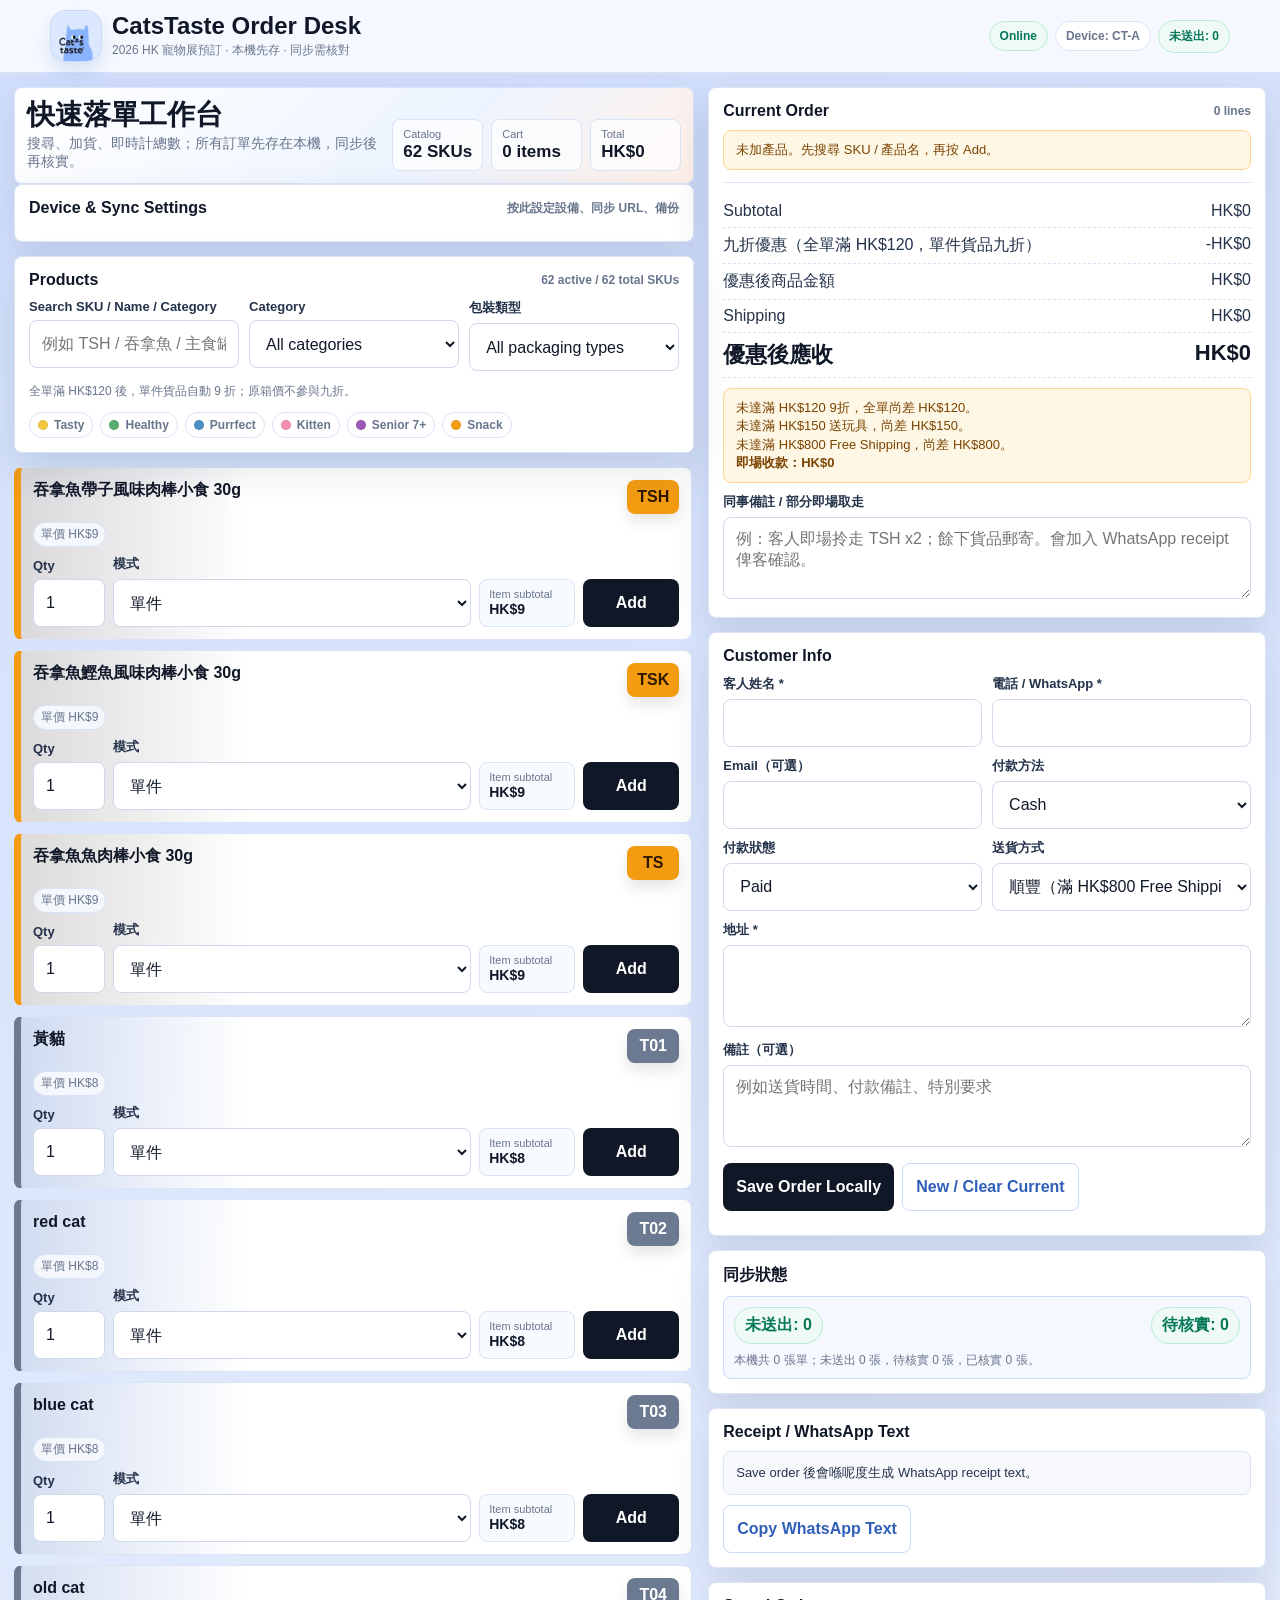
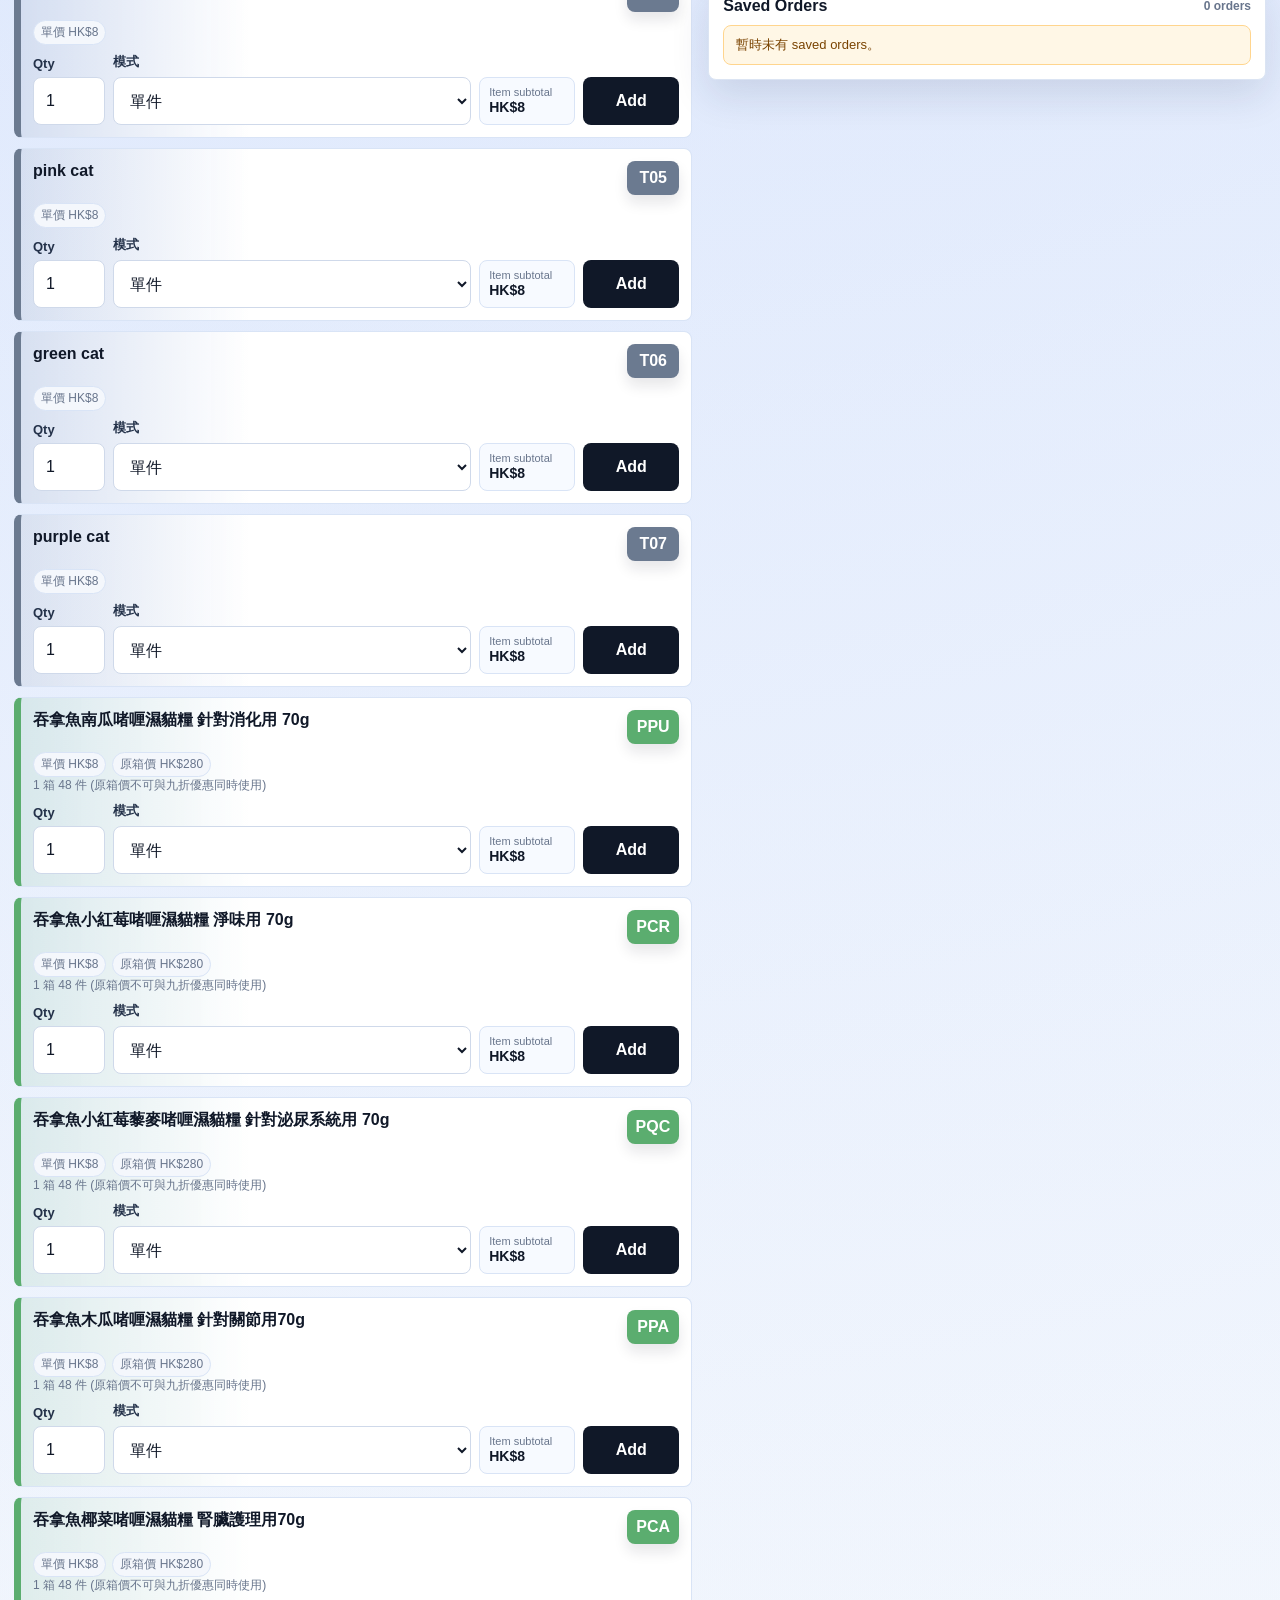
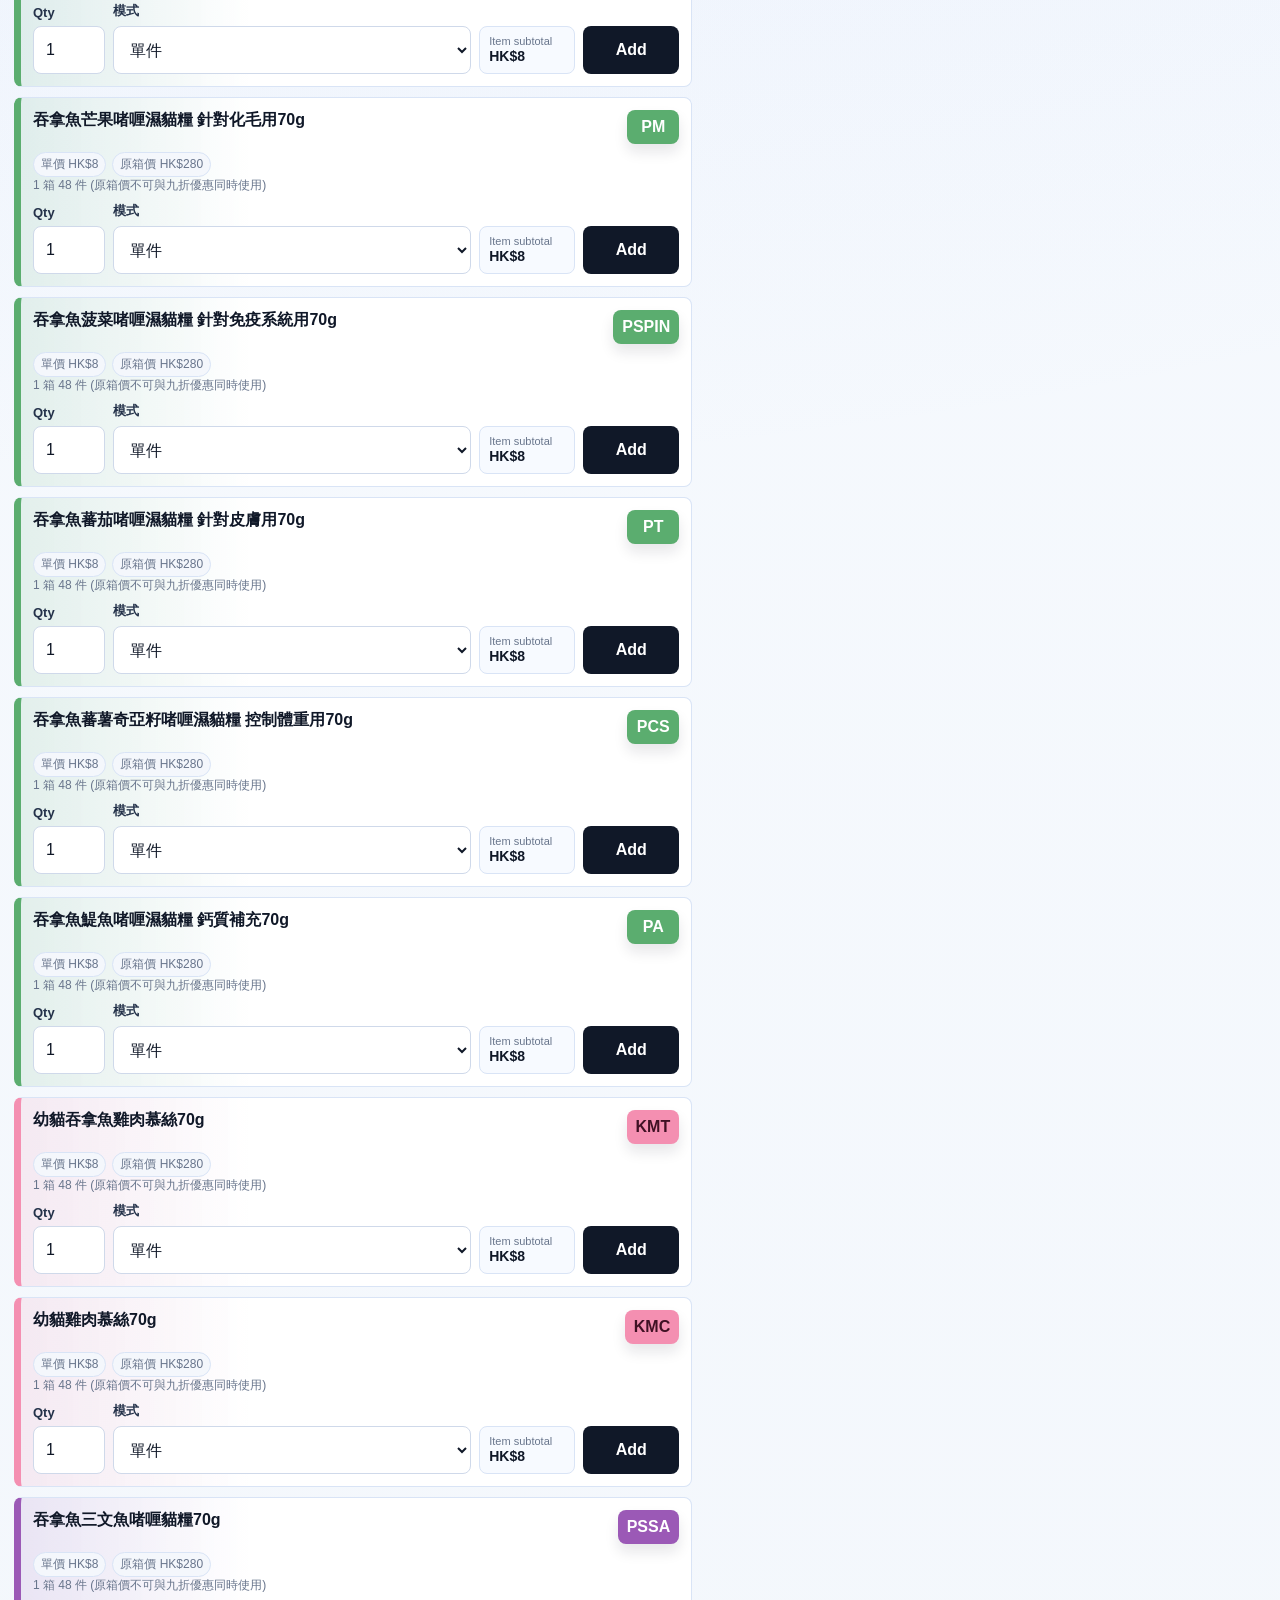
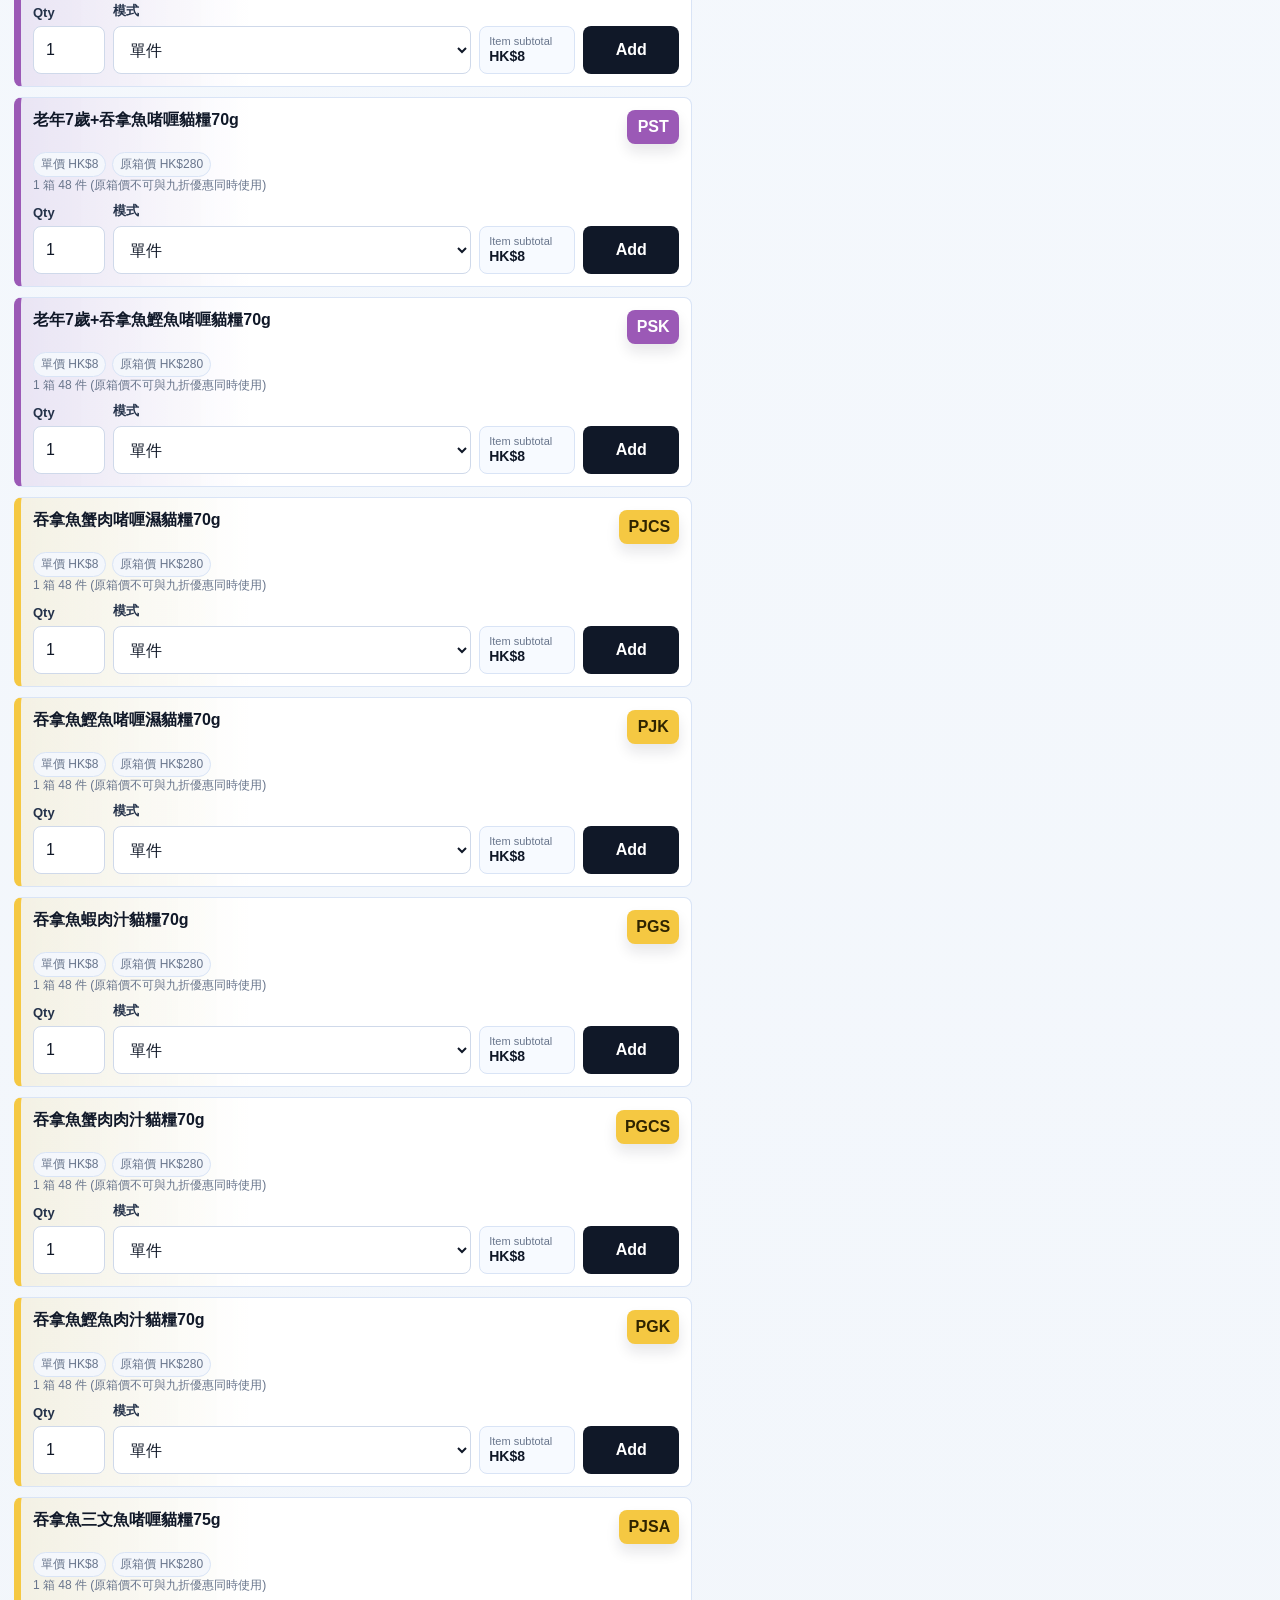
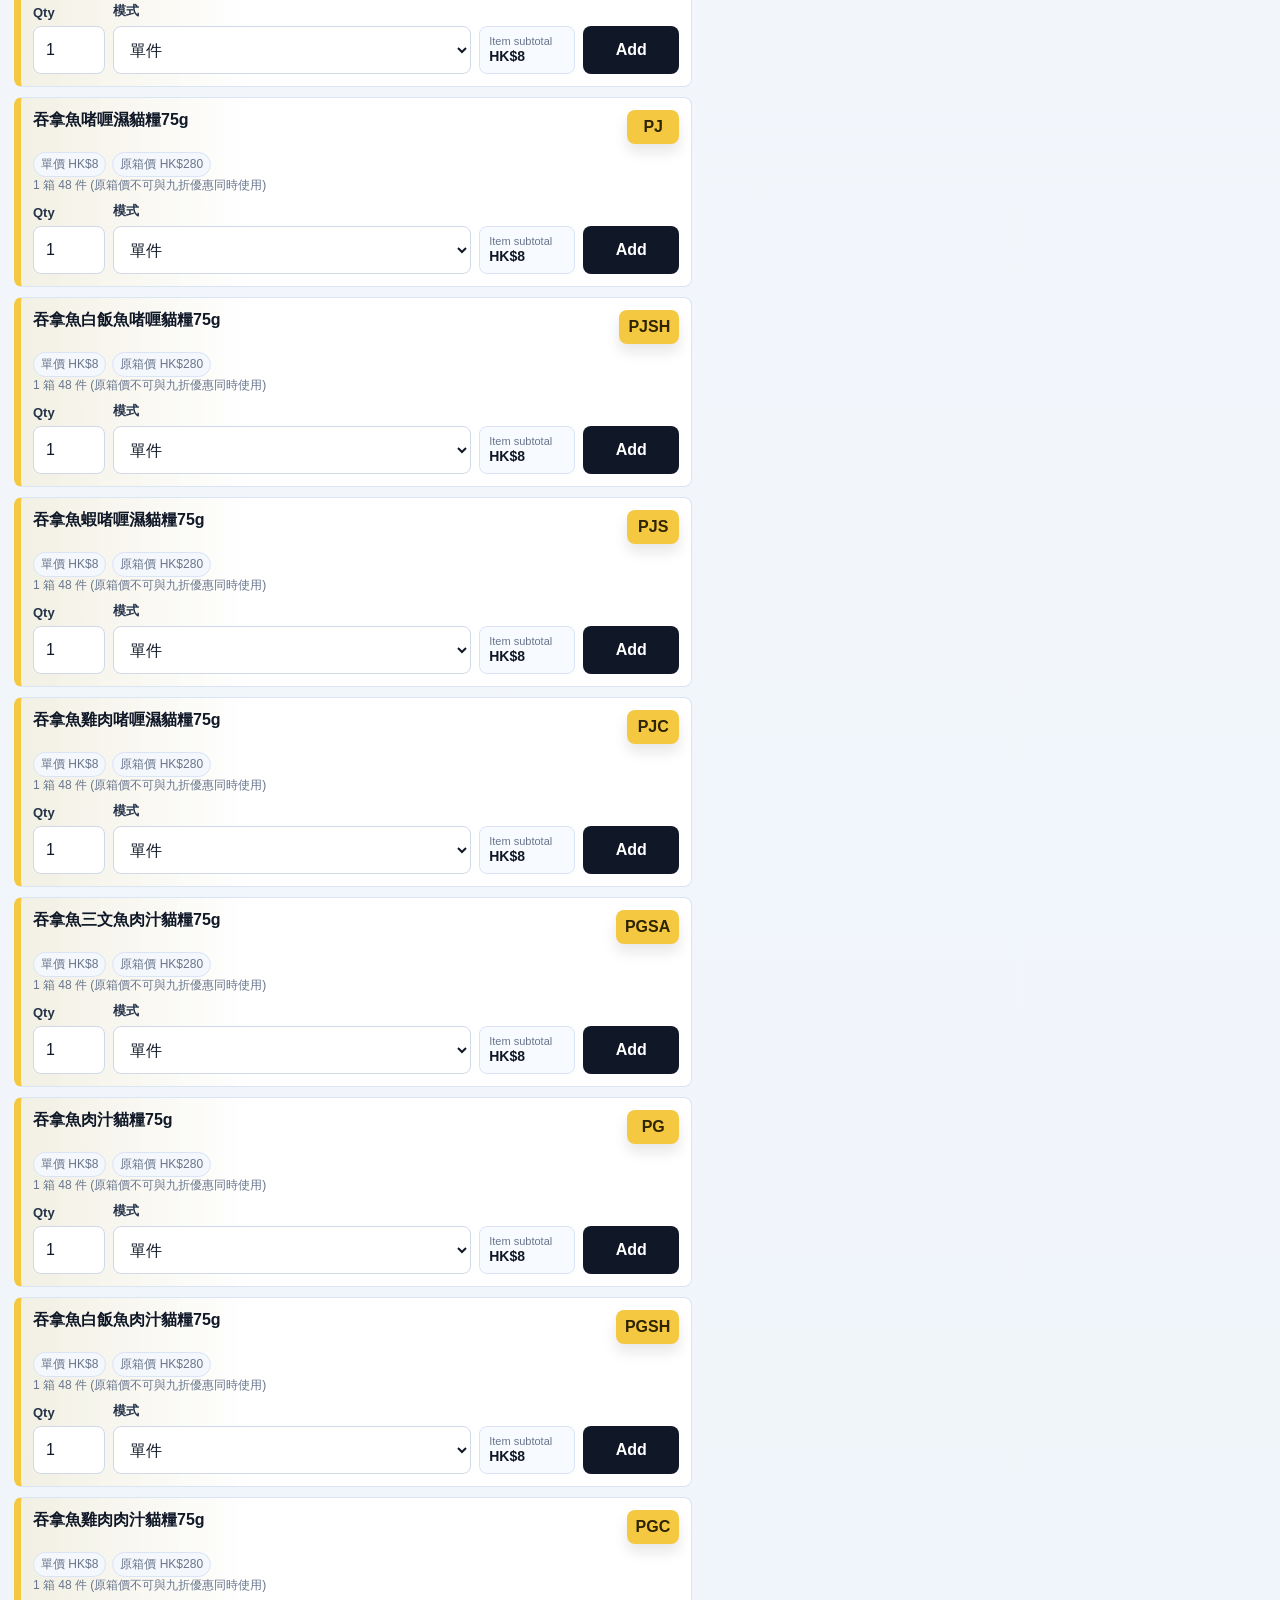
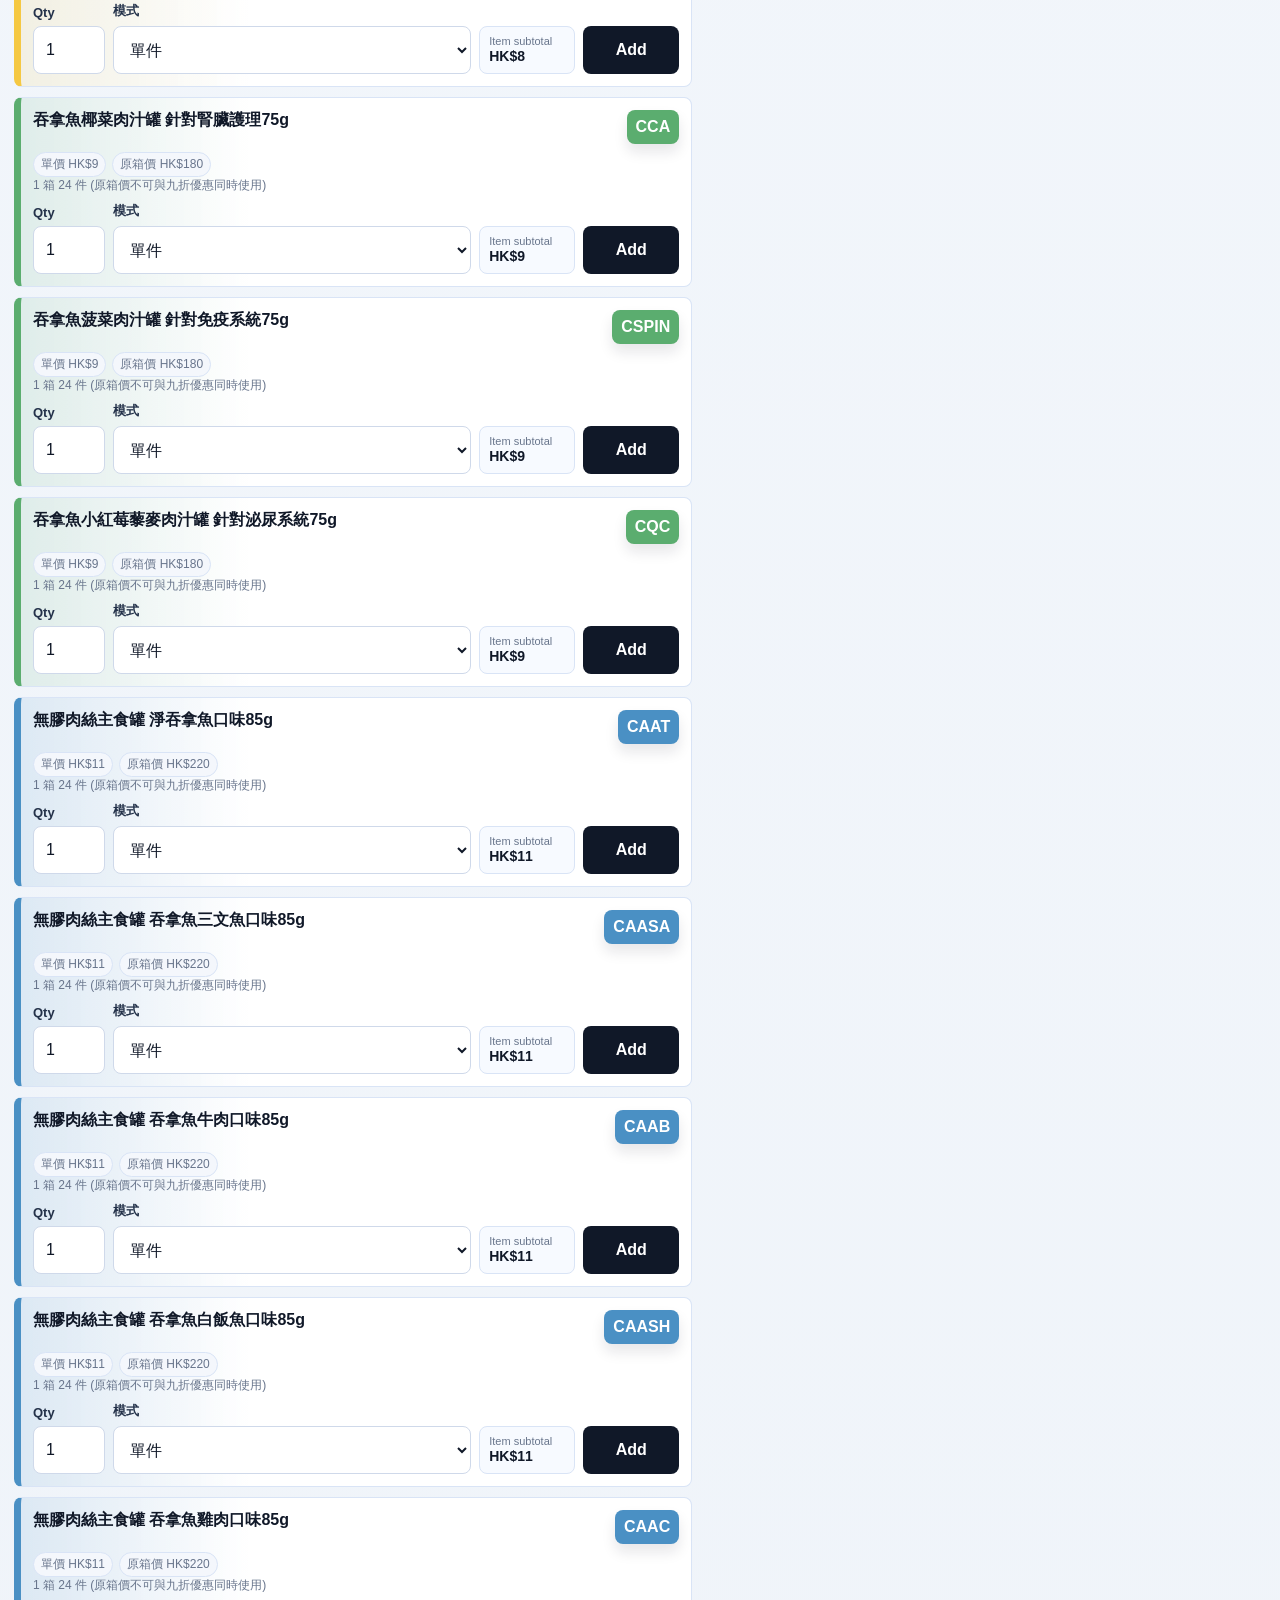
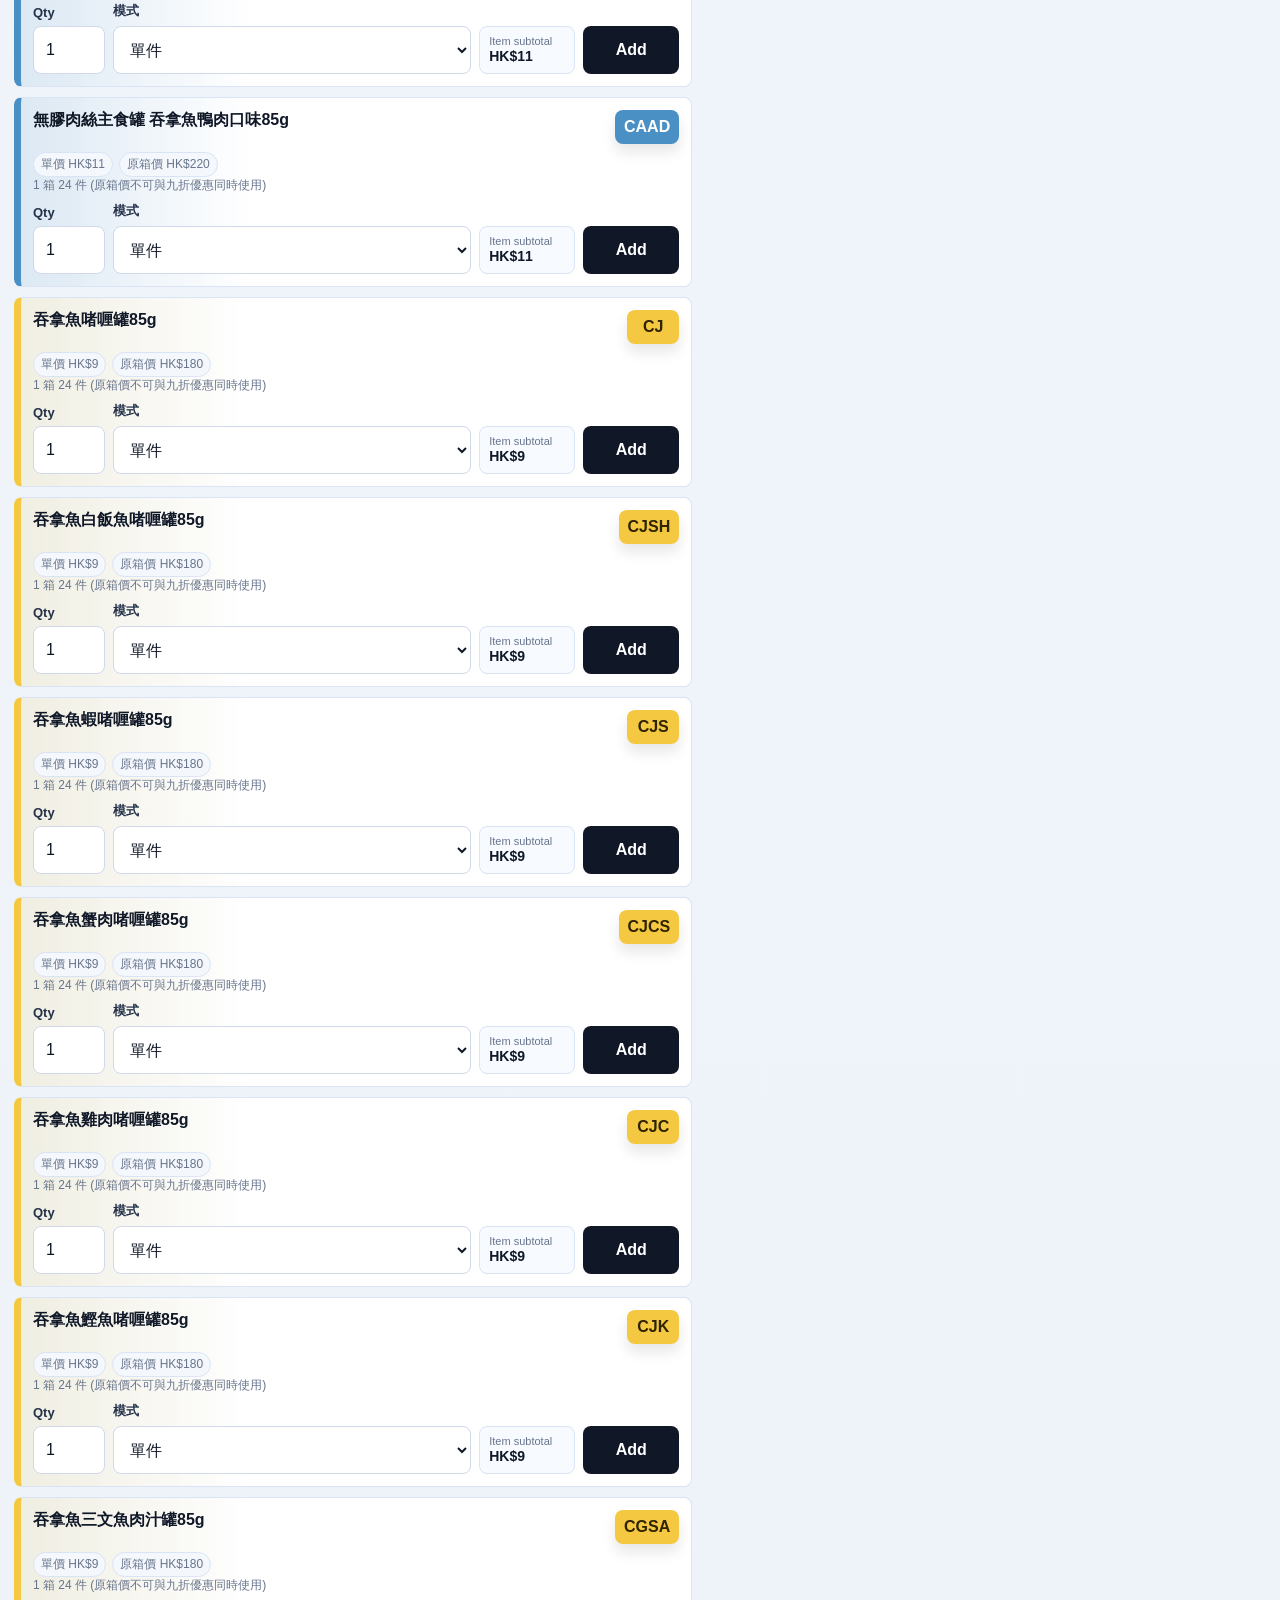
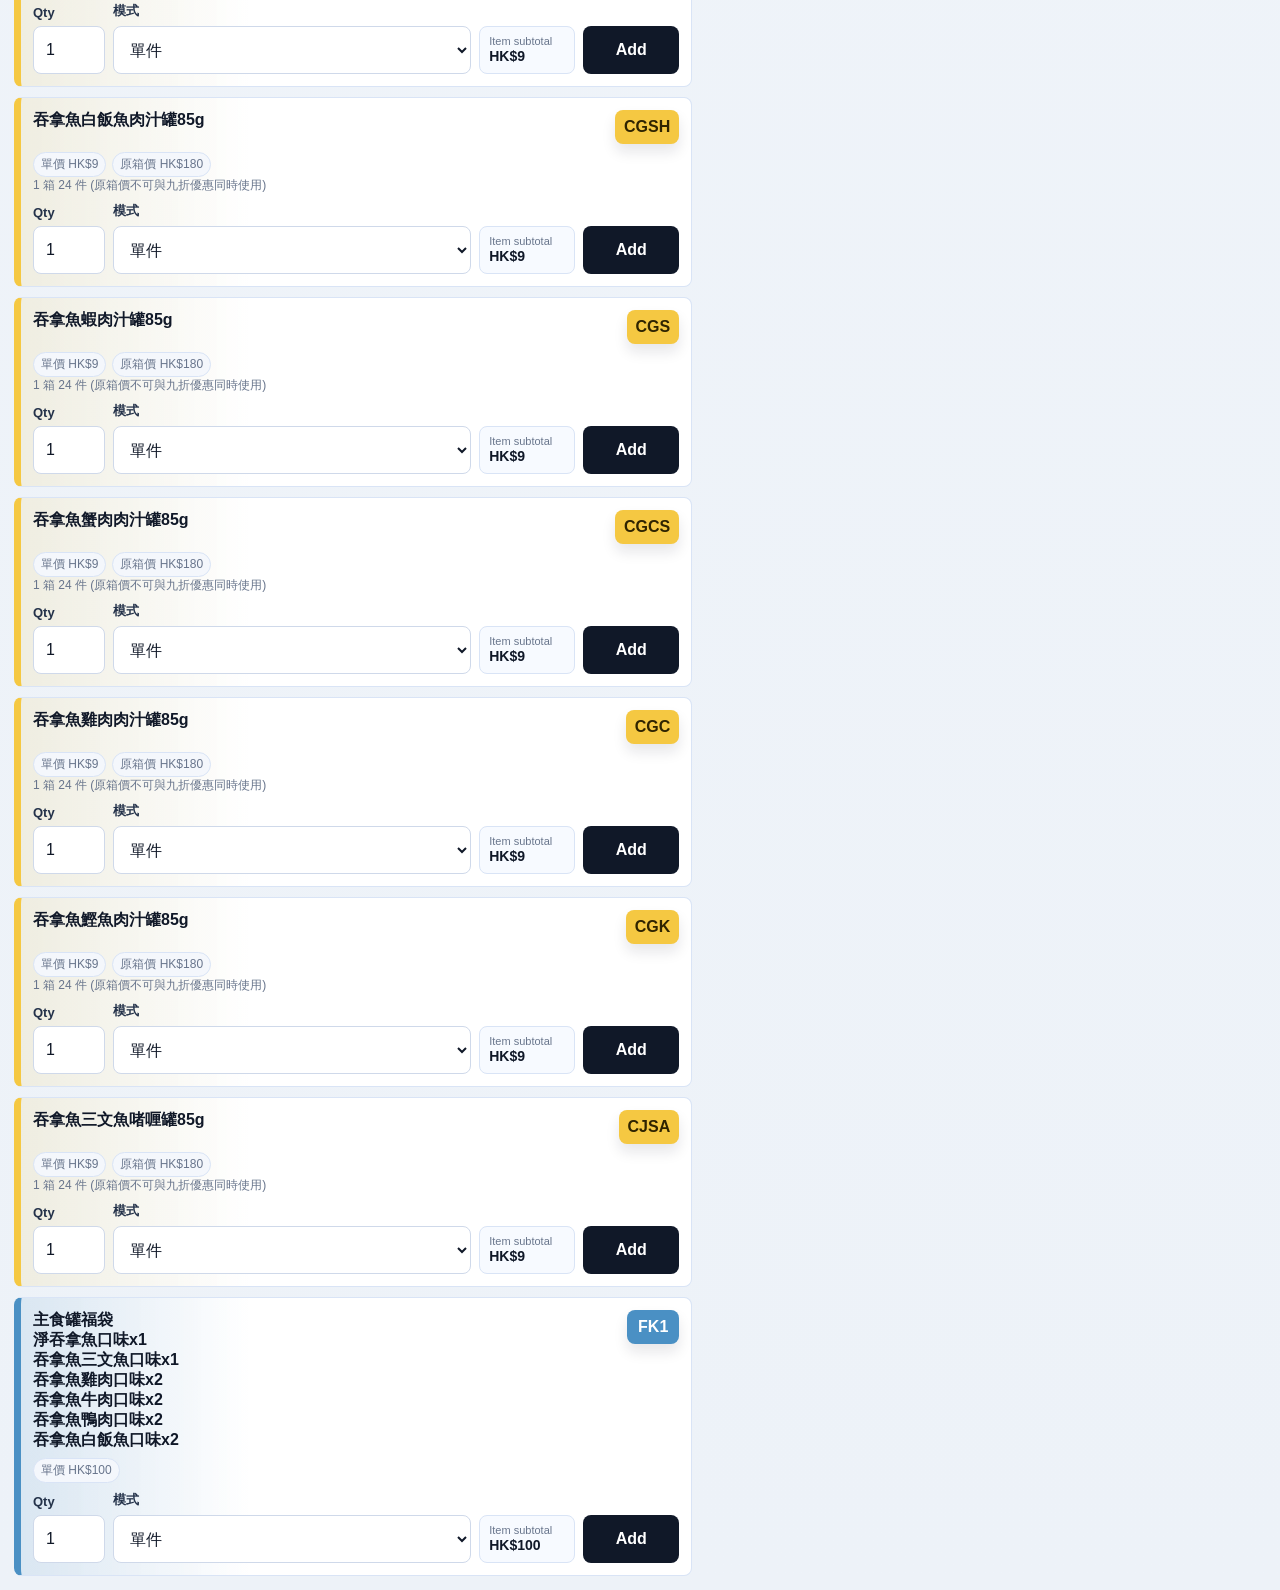
==== commit 5f53a9cf: "Add files via upload" ====
--- a/index.html
+++ b/index.html
@@ -523,13 +523,79 @@
       .product-list { padding-bottom: 80px; }
       .hero-copy { font-size: 13px; }
     }
+
+    .admin-modal {
+      position: fixed;
+      inset: 0;
+      z-index: 100;
+      background: rgba(16, 24, 40, .56);
+      display: flex;
+      align-items: stretch;
+      justify-content: center;
+      padding: 14px;
+      overflow: auto;
+    }
+    .admin-panel {
+      width: min(1100px, 100%);
+      margin: auto;
+      background: #fff;
+      border: 1px solid #d9e4f6;
+      border-radius: var(--radius);
+      box-shadow: 0 24px 80px rgba(16,24,40,.32);
+      padding: 14px;
+      max-height: calc(100vh - 28px);
+      overflow: auto;
+    }
+    .admin-head {
+      display:flex;
+      justify-content:space-between;
+      gap: 10px;
+      align-items:center;
+      position: sticky;
+      top: -14px;
+      background: #fff;
+      z-index: 2;
+      padding: 4px 0 10px;
+      border-bottom: 1px solid #d9e4f6;
+    }
+    .admin-grid {
+      display:grid;
+      grid-template-columns: 1fr;
+      gap: 12px;
+      margin-top: 12px;
+    }
+    @media (min-width: 920px) {
+      .admin-grid { grid-template-columns: minmax(280px, .72fr) minmax(420px, 1fr); }
+    }
+    .admin-products {
+      display:grid;
+      gap: 7px;
+      max-height: 500px;
+      overflow:auto;
+      padding-right: 2px;
+    }
+    .admin-product-row {
+      border: 1px solid #d9e4f6;
+      border-radius: var(--radius);
+      padding: 9px;
+      background: #fff;
+      display:grid;
+      gap: 5px;
+    }
+    .admin-product-row.inactive { opacity: .55; background:#f7f9fd; }
+    .admin-product-row strong { color: var(--ink); }
+    .admin-form-grid { display:grid; grid-template-columns: 1fr; gap: 10px; }
+    @media (min-width: 620px) { .admin-form-grid.two { grid-template-columns: repeat(2, minmax(0, 1fr)); } }
+    .admin-login { border: 1px solid #d9e4f6; background:#f7faff; padding: 10px; border-radius: var(--radius); margin-top: 10px; }
+    .logo { cursor: pointer; }
+
   </style>
 </head>
 <body>
 <header>
   <div class="topbar">
     <div class="brand">
-      <div class="logo"><img src="./brand-logo.png" alt="CatsTaste" /></div>
+      <div class="logo" id="brandLogo" title="Admin"><img src="./brand-logo.png" alt="CatsTaste" /></div>
       <div>
         <h1>CatsTaste Order Desk</h1>
         <div class="subtitle">2026 HK 寵物展預訂 · 本機先存 · 同步需核對</div>
@@ -580,7 +646,7 @@
         <div class="grid two" style="margin-top:10px">
           <div>
             <label for="syncUrl">Google Apps Script Web App URL</label>
-            <input id="syncUrl" placeholder="貼上 /exec URL；未有可留空，之後 Export CSV" />
+            <input id="syncUrl" readonly value="https://script.google.com/macros/s/AKfycbxhmQKohp7H01gnBpp4hiVYvU4l6QkB82x8EfpaQN5wMLIqX-4D0SJcjOweo195Hwe5/exec" title="Only admin/code owner can change this endpoint" />
           </div>
           <div>
             <label for="defaultShippingFee">Under HK$800 prepaid shipping fee</label>
@@ -589,11 +655,12 @@
         </div>
         <div class="btns" style="margin-top:10px">
           <button class="secondary" id="saveSettingsBtn">Save Settings</button>
+          <button class="secondary" id="refreshCatalogBtn">更新商品資料</button>
           <button class="secondary" id="syncAllBtn">送出未同步</button>
           <button class="secondary" id="exportCsvBtn">Export CSV</button>
           <button class="secondary" id="exportJsonBtn">Export JSON Backup</button>
         </div>
-        <p class="small">提示：每部 iPhone/iPad 請用不同 prefix：CT-A、CT-B、CT-C，避免 Order No. 撞號。Google Apps Script no-cors 送出後會標示為「已送出未核實」，請對照 Google Sheet 或 CSV。</p>
+        <p class="small">提示：每部 iPhone/iPad 請用不同 prefix：CT-A、CT-B、CT-C，避免 Order No. 撞號。Google Apps Script URL 已固定，只有 Admin / code owner 可改。商品資料不會自動更新；請有網時手動按「更新商品資料」。</p>
       </div>
     </details>
 
@@ -743,6 +810,69 @@
   </section>
 </main>
 
+
+<div id="adminModal" class="admin-modal hidden" role="dialog" aria-modal="true" aria-label="Admin product manager">
+  <div class="admin-panel">
+    <div class="admin-head">
+      <div>
+        <h2 style="margin:0;color:var(--ink)">Admin · Product Catalog</h2>
+        <div class="small">PIN 由 Google Apps Script server-side 驗證；商品資料儲存到 Google Sheet Catalog。</div>
+      </div>
+      <button class="secondary" id="adminCloseBtn" type="button">Close</button>
+    </div>
+
+    <div id="adminLoginBox" class="admin-login">
+      <div class="grid two">
+        <div>
+          <label for="adminPinInput">Admin PIN</label>
+          <input id="adminPinInput" type="password" inputmode="numeric" placeholder="Enter PIN" autocomplete="off" />
+        </div>
+        <div style="display:flex;align-items:end;gap:8px">
+          <button id="adminLoginBtn" type="button">Login</button>
+          <button class="secondary" id="adminRefreshCatalogBtn" type="button">只更新商品資料</button>
+        </div>
+      </div>
+      <div id="adminLoginMsg" class="small" style="margin-top:8px">提示：可連續點擊 logo 5 次，或網址加 <code>#admin</code> 開啟。</div>
+    </div>
+
+    <div id="adminBody" class="hidden">
+      <div class="notice">商品更新後會寫入 Google Sheet 的 Catalog sheet。前台不會自動改價；請回前台按「更新商品資料」才會拉新 catalog。</div>
+      <div class="admin-grid">
+        <div>
+          <div class="btns" style="margin:10px 0">
+            <button class="secondary" id="adminReloadBtn" type="button">Reload Catalog</button>
+            <button class="secondary" id="adminNewBtn" type="button">New Product</button>
+          </div>
+          <label for="adminSearch">Search Admin Products</label>
+          <input id="adminSearch" placeholder="SKU / name / category" />
+          <div id="adminProductList" class="admin-products" style="margin-top:10px"></div>
+        </div>
+        <div>
+          <h3 style="margin:0 0 10px;color:var(--ink)">Product Form</h3>
+          <div class="admin-form-grid two">
+            <div><label for="adminSku">SKU *</label><input id="adminSku" /></div>
+            <div><label for="adminId">ID *</label><input id="adminId" /></div>
+            <div><label for="adminCategory">系列 / Category *</label><input id="adminCategory" /></div>
+            <div><label for="adminSpec">規格 / Spec</label><input id="adminSpec" placeholder="包裝 / 罐裝 / 福袋 / Toy" /></div>
+            <div><label for="adminTexture">質地 / Texture</label><input id="adminTexture" placeholder="啫喱 / 肉汁 / 肉絲" /></div>
+            <div><label for="adminUnitPrice">單件價 HK$ *</label><input id="adminUnitPrice" type="number" min="0" step="0.01" /></div>
+            <div><label for="adminBoxPrice">原箱價 HK$</label><input id="adminBoxPrice" type="number" min="0" step="0.01" /></div>
+            <div style="display:flex;align-items:end;gap:8px"><label style="margin:0"><input id="adminActive" type="checkbox" style="width:auto;min-height:auto" checked /> Active / 啟用</label></div>
+          </div>
+          <div style="margin-top:10px"><label for="adminName">產品名 *</label><textarea id="adminName"></textarea></div>
+          <div style="margin-top:10px"><label for="adminRemarks">備註</label><textarea id="adminRemarks"></textarea></div>
+          <div class="btns" style="margin-top:12px">
+            <button id="adminSaveProductBtn" type="button">Save Product</button>
+            <button class="secondary" id="adminClearFormBtn" type="button">Clear Form</button>
+            <button class="danger" id="adminToggleActiveBtn" type="button">Toggle Active</button>
+          </div>
+          <div id="adminMsg" style="margin-top:10px"></div>
+        </div>
+      </div>
+    </div>
+  </div>
+</div>
+
 <div class="mobile-cart-bar hidden">
   <div>
     <span id="mobileCartText">購物車 0 件</span>
@@ -752,7 +882,7 @@
 </div>
 
 <script>
-const PRODUCTS = [
+const FALLBACK_PRODUCTS = [
   {
     "id": "TSH",
     "sku": "TSH",
@@ -762,7 +892,9 @@
     "texture": "肉棒",
     "unitPrice": 9.0,
     "boxPrice": null,
-    "remarks": ""
+    "remarks": "",
+    "active": true,
+    "updatedAt": ""
   },
   {
     "id": "TSK",
@@ -773,7 +905,9 @@
     "texture": "肉棒",
     "unitPrice": 9.0,
     "boxPrice": null,
-    "remarks": ""
+    "remarks": "",
+    "active": true,
+    "updatedAt": ""
   },
   {
     "id": "TS",
@@ -784,7 +918,9 @@
     "texture": "肉棒",
     "unitPrice": 9.0,
     "boxPrice": null,
-    "remarks": ""
+    "remarks": "",
+    "active": true,
+    "updatedAt": ""
   },
   {
     "id": "T01",
@@ -795,7 +931,9 @@
     "texture": "Toy",
     "unitPrice": 8.0,
     "boxPrice": null,
-    "remarks": ""
+    "remarks": "",
+    "active": true,
+    "updatedAt": ""
   },
   {
     "id": "T02",
@@ -806,7 +944,9 @@
     "texture": "Toy",
     "unitPrice": 8.0,
     "boxPrice": null,
-    "remarks": ""
+    "remarks": "",
+    "active": true,
+    "updatedAt": ""
   },
   {
     "id": "T03",
@@ -817,7 +957,9 @@
     "texture": "Toy",
     "unitPrice": 8.0,
     "boxPrice": null,
-    "remarks": ""
+    "remarks": "",
+    "active": true,
+    "updatedAt": ""
   },
   {
     "id": "T04",
@@ -828,7 +970,9 @@
     "texture": "Toy",
     "unitPrice": 8.0,
     "boxPrice": null,
-    "remarks": ""
+    "remarks": "",
+    "active": true,
+    "updatedAt": ""
   },
   {
     "id": "T05",
@@ -839,7 +983,9 @@
     "texture": "Toy",
     "unitPrice": 8.0,
     "boxPrice": null,
-    "remarks": ""
+    "remarks": "",
+    "active": true,
+    "updatedAt": ""
   },
   {
     "id": "T06",
@@ -850,7 +996,9 @@
     "texture": "Toy",
     "unitPrice": 8.0,
     "boxPrice": null,
-    "remarks": ""
+    "remarks": "",
+    "active": true,
+    "updatedAt": ""
   },
   {
     "id": "T07",
@@ -861,7 +1009,9 @@
     "texture": "Toy",
     "unitPrice": 8.0,
     "boxPrice": null,
-    "remarks": ""
+    "remarks": "",
+    "active": true,
+    "updatedAt": ""
   },
   {
     "id": "PPU",
@@ -872,7 +1022,9 @@
     "texture": "啫喱",
     "unitPrice": 8.0,
     "boxPrice": 280.0,
-    "remarks": "1 箱 48 件 (原箱價不可與九折優惠同時使用)"
+    "remarks": "1 箱 48 件 (原箱價不可與九折優惠同時使用)",
+    "active": true,
+    "updatedAt": ""
   },
   {
     "id": "PCR",
@@ -883,7 +1035,9 @@
     "texture": "啫喱",
     "unitPrice": 8.0,
     "boxPrice": 280.0,
-    "remarks": "1 箱 48 件 (原箱價不可與九折優惠同時使用)"
+    "remarks": "1 箱 48 件 (原箱價不可與九折優惠同時使用)",
+    "active": true,
+    "updatedAt": ""
   },
   {
     "id": "PQC",
@@ -894,7 +1048,9 @@
     "texture": "啫喱",
     "unitPrice": 8.0,
     "boxPrice": 280.0,
-    "remarks": "1 箱 48 件 (原箱價不可與九折優惠同時使用)"
+    "remarks": "1 箱 48 件 (原箱價不可與九折優惠同時使用)",
+    "active": true,
+    "updatedAt": ""
   },
   {
     "id": "PPA",
@@ -905,7 +1061,9 @@
     "texture": "啫喱",
     "unitPrice": 8.0,
     "boxPrice": 280.0,
-    "remarks": "1 箱 48 件 (原箱價不可與九折優惠同時使用)"
+    "remarks": "1 箱 48 件 (原箱價不可與九折優惠同時使用)",
+    "active": true,
+    "updatedAt": ""
   },
   {
     "id": "PCA",
@@ -916,7 +1074,9 @@
     "texture": "啫喱",
     "unitPrice": 8.0,
     "boxPrice": 280.0,
-    "remarks": "1 箱 48 件 (原箱價不可與九折優惠同時使用)"
+    "remarks": "1 箱 48 件 (原箱價不可與九折優惠同時使用)",
+    "active": true,
+    "updatedAt": ""
   },
   {
     "id": "PM",
@@ -927,7 +1087,9 @@
     "texture": "啫喱",
     "unitPrice": 8.0,
     "boxPrice": 280.0,
-    "remarks": "1 箱 48 件 (原箱價不可與九折優惠同時使用)"
+    "remarks": "1 箱 48 件 (原箱價不可與九折優惠同時使用)",
+    "active": true,
+    "updatedAt": ""
   },
   {
     "id": "PSPIN",
@@ -938,7 +1100,9 @@
     "texture": "啫喱",
     "unitPrice": 8.0,
     "boxPrice": 280.0,
-    "remarks": "1 箱 48 件 (原箱價不可與九折優惠同時使用)"
+    "remarks": "1 箱 48 件 (原箱價不可與九折優惠同時使用)",
+    "active": true,
+    "updatedAt": ""
   },
   {
     "id": "PT",
@@ -949,7 +1113,9 @@
     "texture": "啫喱",
     "unitPrice": 8.0,
     "boxPrice": 280.0,
-    "remarks": "1 箱 48 件 (原箱價不可與九折優惠同時使用)"
+    "remarks": "1 箱 48 件 (原箱價不可與九折優惠同時使用)",
+    "active": true,
+    "updatedAt": ""
   },
   {
     "id": "PCS",
@@ -960,7 +1126,9 @@
     "texture": "啫喱",
     "unitPrice": 8.0,
     "boxPrice": 280.0,
-    "remarks": "1 箱 48 件 (原箱價不可與九折優惠同時使用)"
+    "remarks": "1 箱 48 件 (原箱價不可與九折優惠同時使用)",
+    "active": true,
+    "updatedAt": ""
   },
   {
     "id": "PA",
@@ -971,7 +1139,9 @@
     "texture": "啫喱",
     "unitPrice": 8.0,
     "boxPrice": 280.0,
-    "remarks": "1 箱 48 件 (原箱價不可與九折優惠同時使用)"
+    "remarks": "1 箱 48 件 (原箱價不可與九折優惠同時使用)",
+    "active": true,
+    "updatedAt": ""
   },
   {
     "id": "KMT",
@@ -982,7 +1152,9 @@
     "texture": "慕絲",
     "unitPrice": 8.0,
     "boxPrice": 280.0,
-    "remarks": "1 箱 48 件 (原箱價不可與九折優惠同時使用)"
+    "remarks": "1 箱 48 件 (原箱價不可與九折優惠同時使用)",
+    "active": true,
+    "updatedAt": ""
   },
   {
     "id": "KMC",
@@ -993,7 +1165,9 @@
     "texture": "慕絲",
     "unitPrice": 8.0,
     "boxPrice": 280.0,
-    "remarks": "1 箱 48 件 (原箱價不可與九折優惠同時使用)"
+    "remarks": "1 箱 48 件 (原箱價不可與九折優惠同時使用)",
+    "active": true,
+    "updatedAt": ""
   },
   {
     "id": "PSSA",
@@ -1004,7 +1178,9 @@
     "texture": "啫喱",
     "unitPrice": 8.0,
     "boxPrice": 280.0,
-    "remarks": "1 箱 48 件 (原箱價不可與九折優惠同時使用)"
+    "remarks": "1 箱 48 件 (原箱價不可與九折優惠同時使用)",
+    "active": true,
+    "updatedAt": ""
   },
   {
     "id": "PST",
@@ -1015,7 +1191,9 @@
     "texture": "啫喱",
     "unitPrice": 8.0,
     "boxPrice": 280.0,
-    "remarks": "1 箱 48 件 (原箱價不可與九折優惠同時使用)"
+    "remarks": "1 箱 48 件 (原箱價不可與九折優惠同時使用)",
+    "active": true,
+    "updatedAt": ""
   },
   {
     "id": "PSK",
@@ -1026,7 +1204,9 @@
     "texture": "啫喱",
     "unitPrice": 8.0,
     "boxPrice": 280.0,
-    "remarks": "1 箱 48 件 (原箱價不可與九折優惠同時使用)"
+    "remarks": "1 箱 48 件 (原箱價不可與九折優惠同時使用)",
+    "active": true,
+    "updatedAt": ""
   },
   {
     "id": "PJCS",
@@ -1037,7 +1217,9 @@
     "texture": "啫喱",
     "unitPrice": 8.0,
     "boxPrice": 280.0,
-    "remarks": "1 箱 48 件 (原箱價不可與九折優惠同時使用)"
+    "remarks": "1 箱 48 件 (原箱價不可與九折優惠同時使用)",
+    "active": true,
+    "updatedAt": ""
   },
   {
     "id": "PJK",
@@ -1048,7 +1230,9 @@
     "texture": "啫喱",
     "unitPrice": 8.0,
     "boxPrice": 280.0,
-    "remarks": "1 箱 48 件 (原箱價不可與九折優惠同時使用)"
+    "remarks": "1 箱 48 件 (原箱價不可與九折優惠同時使用)",
+    "active": true,
+    "updatedAt": ""
   },
   {
     "id": "PGS",
@@ -1059,7 +1243,9 @@
     "texture": "肉汁",
     "unitPrice": 8.0,
     "boxPrice": 280.0,
-    "remarks": "1 箱 48 件 (原箱價不可與九折優惠同時使用)"
+    "remarks": "1 箱 48 件 (原箱價不可與九折優惠同時使用)",
+    "active": true,
+    "updatedAt": ""
   },
   {
     "id": "PGCS",
@@ -1070,7 +1256,9 @@
     "texture": "肉汁",
     "unitPrice": 8.0,
     "boxPrice": 280.0,
-    "remarks": "1 箱 48 件 (原箱價不可與九折優惠同時使用)"
+    "remarks": "1 箱 48 件 (原箱價不可與九折優惠同時使用)",
+    "active": true,
+    "updatedAt": ""
   },
   {
     "id": "PGK",
@@ -1081,7 +1269,9 @@
     "texture": "肉汁",
     "unitPrice": 8.0,
     "boxPrice": 280.0,
-    "remarks": "1 箱 48 件 (原箱價不可與九折優惠同時使用)"
+    "remarks": "1 箱 48 件 (原箱價不可與九折優惠同時使用)",
+    "active": true,
+    "updatedAt": ""
   },
   {
     "id": "PJSA",
@@ -1092,7 +1282,9 @@
     "texture": "啫喱",
     "unitPrice": 8.0,
     "boxPrice": 280.0,
-    "remarks": "1 箱 48 件 (原箱價不可與九折優惠同時使用)"
+    "remarks": "1 箱 48 件 (原箱價不可與九折優惠同時使用)",
+    "active": true,
+    "updatedAt": ""
   },
   {
     "id": "PJ",
@@ -1103,7 +1295,9 @@
     "texture": "啫喱",
     "unitPrice": 8.0,
     "boxPrice": 280.0,
-    "remarks": "1 箱 48 件 (原箱價不可與九折優惠同時使用)"
+    "remarks": "1 箱 48 件 (原箱價不可與九折優惠同時使用)",
+    "active": true,
+    "updatedAt": ""
   },
   {
     "id": "PJSH",
@@ -1114,7 +1308,9 @@
     "texture": "啫喱",
     "unitPrice": 8.0,
     "boxPrice": 280.0,
-    "remarks": "1 箱 48 件 (原箱價不可與九折優惠同時使用)"
+    "remarks": "1 箱 48 件 (原箱價不可與九折優惠同時使用)",
+    "active": true,
+    "updatedAt": ""
   },
   {
     "id": "PJS",
@@ -1125,7 +1321,9 @@
     "texture": "啫喱",
     "unitPrice": 8.0,
     "boxPrice": 280.0,
-    "remarks": "1 箱 48 件 (原箱價不可與九折優惠同時使用)"
+    "remarks": "1 箱 48 件 (原箱價不可與九折優惠同時使用)",
+    "active": true,
+    "updatedAt": ""
   },
   {
     "id": "PJC",
@@ -1136,7 +1334,9 @@
     "texture": "啫喱",
     "unitPrice": 8.0,
     "boxPrice": 280.0,
-    "remarks": "1 箱 48 件 (原箱價不可與九折優惠同時使用)"
+    "remarks": "1 箱 48 件 (原箱價不可與九折優惠同時使用)",
+    "active": true,
+    "updatedAt": ""
   },
   {
     "id": "PGSA",
@@ -1147,7 +1347,9 @@
     "texture": "肉汁",
     "unitPrice": 8.0,
     "boxPrice": 280.0,
-    "remarks": "1 箱 48 件 (原箱價不可與九折優惠同時使用)"
+    "remarks": "1 箱 48 件 (原箱價不可與九折優惠同時使用)",
+    "active": true,
+    "updatedAt": ""
   },
   {
     "id": "PG",
@@ -1158,7 +1360,9 @@
     "texture": "肉汁",
     "unitPrice": 8.0,
     "boxPrice": 280.0,
-    "remarks": "1 箱 48 件 (原箱價不可與九折優惠同時使用)"
+    "remarks": "1 箱 48 件 (原箱價不可與九折優惠同時使用)",
+    "active": true,
+    "updatedAt": ""
   },
   {
     "id": "PGSH",
@@ -1169,7 +1373,9 @@
     "texture": "肉汁",
     "unitPrice": 8.0,
     "boxPrice": 280.0,
-    "remarks": "1 箱 48 件 (原箱價不可與九折優惠同時使用)"
+    "remarks": "1 箱 48 件 (原箱價不可與九折優惠同時使用)",
+    "active": true,
+    "updatedAt": ""
   },
   {
     "id": "PGC",
@@ -1180,7 +1386,9 @@
     "texture": "肉汁",
     "unitPrice": 8.0,
     "boxPrice": 280.0,
-    "remarks": "1 箱 48 件 (原箱價不可與九折優惠同時使用)"
+    "remarks": "1 箱 48 件 (原箱價不可與九折優惠同時使用)",
+    "active": true,
+    "updatedAt": ""
   },
   {
     "id": "CCA",
@@ -1191,7 +1399,9 @@
     "texture": "肉汁",
     "unitPrice": 9.0,
     "boxPrice": 180.0,
-    "remarks": "1 箱 24 件 (原箱價不可與九折優惠同時使用)"
+    "remarks": "1 箱 24 件 (原箱價不可與九折優惠同時使用)",
+    "active": true,
+    "updatedAt": ""
   },
   {
     "id": "CSPIN",
@@ -1202,7 +1412,9 @@
     "texture": "肉汁",
     "unitPrice": 9.0,
     "boxPrice": 180.0,
-    "remarks": "1 箱 24 件 (原箱價不可與九折優惠同時使用)"
+    "remarks": "1 箱 24 件 (原箱價不可與九折優惠同時使用)",
+    "active": true,
+    "updatedAt": ""
   },
   {
     "id": "CQC",
@@ -1213,7 +1425,9 @@
     "texture": "肉汁",
     "unitPrice": 9.0,
     "boxPrice": 180.0,
-    "remarks": "1 箱 24 件 (原箱價不可與九折優惠同時使用)"
+    "remarks": "1 箱 24 件 (原箱價不可與九折優惠同時使用)",
+    "active": true,
+    "updatedAt": ""
   },
   {
     "id": "CAAT",
@@ -1224,7 +1438,9 @@
     "texture": "肉絲",
     "unitPrice": 11.0,
     "boxPrice": 220.0,
-    "remarks": "1 箱 24 件 (原箱價不可與九折優惠同時使用)"
+    "remarks": "1 箱 24 件 (原箱價不可與九折優惠同時使用)",
+    "active": true,
+    "updatedAt": ""
   },
   {
     "id": "CAASA",
@@ -1235,7 +1451,9 @@
     "texture": "肉絲",
     "unitPrice": 11.0,
     "boxPrice": 220.0,
-    "remarks": "1 箱 24 件 (原箱價不可與九折優惠同時使用)"
+    "remarks": "1 箱 24 件 (原箱價不可與九折優惠同時使用)",
+    "active": true,
+    "updatedAt": ""
   },
   {
     "id": "CAAB",
@@ -1246,7 +1464,9 @@
     "texture": "肉絲",
     "unitPrice": 11.0,
     "boxPrice": 220.0,
-    "remarks": "1 箱 24 件 (原箱價不可與九折優惠同時使用)"
+    "remarks": "1 箱 24 件 (原箱價不可與九折優惠同時使用)",
+    "active": true,
+    "updatedAt": ""
   },
   {
     "id": "CAASH",
@@ -1257,7 +1477,9 @@
     "texture": "肉絲",
     "unitPrice": 11.0,
     "boxPrice": 220.0,
-    "remarks": "1 箱 24 件 (原箱價不可與九折優惠同時使用)"
+    "remarks": "1 箱 24 件 (原箱價不可與九折優惠同時使用)",
+    "active": true,
+    "updatedAt": ""
   },
   {
     "id": "CAAC",
@@ -1268,7 +1490,9 @@
     "texture": "肉絲",
     "unitPrice": 11.0,
     "boxPrice": 220.0,
-    "remarks": "1 箱 24 件 (原箱價不可與九折優惠同時使用)"
+    "remarks": "1 箱 24 件 (原箱價不可與九折優惠同時使用)",
+    "active": true,
+    "updatedAt": ""
   },
   {
     "id": "CAAD",
@@ -1279,7 +1503,9 @@
     "texture": "肉絲",
     "unitPrice": 11.0,
     "boxPrice": 220.0,
-    "remarks": "1 箱 24 件 (原箱價不可與九折優惠同時使用)"
+    "remarks": "1 箱 24 件 (原箱價不可與九折優惠同時使用)",
+    "active": true,
+    "updatedAt": ""
   },
   {
     "id": "CJ",
@@ -1290,7 +1516,9 @@
     "texture": "啫喱",
     "unitPrice": 9.0,
     "boxPrice": 180.0,
-    "remarks": "1 箱 24 件 (原箱價不可與九折優惠同時使用)"
+    "remarks": "1 箱 24 件 (原箱價不可與九折優惠同時使用)",
+    "active": true,
+    "updatedAt": ""
   },
   {
     "id": "CJSH",
@@ -1301,7 +1529,9 @@
     "texture": "啫喱",
     "unitPrice": 9.0,
     "boxPrice": 180.0,
-    "remarks": "1 箱 24 件 (原箱價不可與九折優惠同時使用)"
+    "remarks": "1 箱 24 件 (原箱價不可與九折優惠同時使用)",
+    "active": true,
+    "updatedAt": ""
   },
   {
     "id": "CJS",
@@ -1312,7 +1542,9 @@
     "texture": "啫喱",
     "unitPrice": 9.0,
     "boxPrice": 180.0,
-    "remarks": "1 箱 24 件 (原箱價不可與九折優惠同時使用)"
+    "remarks": "1 箱 24 件 (原箱價不可與九折優惠同時使用)",
+    "active": true,
+    "updatedAt": ""
   },
   {
     "id": "CJCS",
@@ -1323,7 +1555,9 @@
     "texture": "啫喱",
     "unitPrice": 9.0,
     "boxPrice": 180.0,
-    "remarks": "1 箱 24 件 (原箱價不可與九折優惠同時使用)"
+    "remarks": "1 箱 24 件 (原箱價不可與九折優惠同時使用)",
+    "active": true,
+    "updatedAt": ""
   },
   {
     "id": "CJC",
@@ -1334,7 +1568,9 @@
     "texture": "啫喱",
     "unitPrice": 9.0,
     "boxPrice": 180.0,
-    "remarks": "1 箱 24 件 (原箱價不可與九折優惠同時使用)"
+    "remarks": "1 箱 24 件 (原箱價不可與九折優惠同時使用)",
+    "active": true,
+    "updatedAt": ""
   },
   {
     "id": "CJK",
@@ -1345,7 +1581,9 @@
     "texture": "啫喱",
     "unitPrice": 9.0,
     "boxPrice": 180.0,
-    "remarks": "1 箱 24 件 (原箱價不可與九折優惠同時使用)"
+    "remarks": "1 箱 24 件 (原箱價不可與九折優惠同時使用)",
+    "active": true,
+    "updatedAt": ""
   },
   {
     "id": "CGSA",
@@ -1356,7 +1594,9 @@
     "texture": "肉汁",
     "unitPrice": 9.0,
     "boxPrice": 180.0,
-    "remarks": "1 箱 24 件 (原箱價不可與九折優惠同時使用)"
+    "remarks": "1 箱 24 件 (原箱價不可與九折優惠同時使用)",
+    "active": true,
+    "updatedAt": ""
   },
   {
     "id": "CGSH",
@@ -1367,7 +1607,9 @@
     "texture": "肉汁",
     "unitPrice": 9.0,
     "boxPrice": 180.0,
-    "remarks": "1 箱 24 件 (原箱價不可與九折優惠同時使用)"
+    "remarks": "1 箱 24 件 (原箱價不可與九折優惠同時使用)",
+    "active": true,
+    "updatedAt": ""
   },
   {
     "id": "CGS",
@@ -1378,7 +1620,9 @@
     "texture": "肉汁",
     "unitPrice": 9.0,
     "boxPrice": 180.0,
-    "remarks": "1 箱 24 件 (原箱價不可與九折優惠同時使用)"
+    "remarks": "1 箱 24 件 (原箱價不可與九折優惠同時使用)",
+    "active": true,
+    "updatedAt": ""
   },
   {
     "id": "CGCS",
@@ -1389,7 +1633,9 @@
     "texture": "肉汁",
     "unitPrice": 9.0,
     "boxPrice": 180.0,
-    "remarks": "1 箱 24 件 (原箱價不可與九折優惠同時使用)"
+    "remarks": "1 箱 24 件 (原箱價不可與九折優惠同時使用)",
+    "active": true,
+    "updatedAt": ""
   },
   {
     "id": "CGC",
@@ -1400,7 +1646,9 @@
     "texture": "肉汁",
     "unitPrice": 9.0,
     "boxPrice": 180.0,
-    "remarks": "1 箱 24 件 (原箱價不可與九折優惠同時使用)"
+    "remarks": "1 箱 24 件 (原箱價不可與九折優惠同時使用)",
+    "active": true,
+    "updatedAt": ""
   },
   {
     "id": "CGK",
@@ -1411,7 +1659,9 @@
     "texture": "肉汁",
     "unitPrice": 9.0,
     "boxPrice": 180.0,
-    "remarks": "1 箱 24 件 (原箱價不可與九折優惠同時使用)"
+    "remarks": "1 箱 24 件 (原箱價不可與九折優惠同時使用)",
+    "active": true,
+    "updatedAt": ""
   },
   {
     "id": "CJSA",
@@ -1422,7 +1672,9 @@
     "texture": "啫喱",
     "unitPrice": 9.0,
     "boxPrice": 180.0,
-    "remarks": "1 箱 24 件 (原箱價不可與九折優惠同時使用)"
+    "remarks": "1 箱 24 件 (原箱價不可與九折優惠同時使用)",
+    "active": true,
+    "updatedAt": ""
   },
   {
     "id": "FK1",
@@ -1433,9 +1685,17 @@
     "texture": "福袋",
     "unitPrice": 100.0,
     "boxPrice": null,
-    "remarks": ""
+    "remarks": "",
+    "active": true,
+    "updatedAt": ""
   }
 ];
+let products = [];
+
+const DEFAULT_SCRIPT_URL = 'https://script.google.com/macros/s/AKfycbxhmQKohp7H01gnBpp4hiVYvU4l6QkB82x8EfpaQN5wMLIqX-4D0SJcjOweo195Hwe5/exec';
+const CATALOG_CACHE_KEY = 'catstaste_catalog_cache_v1';
+const CATALOG_CACHE_META_KEY = 'catstaste_catalog_cache_meta_v1';
+let adminPin = '';
 
 const DB_NAME = 'catstaste_order_db_v1';
 const DB_VERSION = 1;
@@ -1539,7 +1799,7 @@
 }
 
 function loadSettings() {
-  const defaults = { deviceId: 'CT-A', syncUrl: '', defaultShippingFee: 0 };
+  const defaults = { deviceId: 'CT-A', syncUrl: DEFAULT_SCRIPT_URL, defaultShippingFee: 0 };
   try {
     return { ...defaults, ...(JSON.parse(localStorage.getItem(SETTINGS_KEY) || '{}')) };
   } catch {
@@ -1567,7 +1827,7 @@
     $('customDeviceWrap').classList.remove('hidden');
     $('customDeviceId').value = settings.deviceId || '';
   }
-  $('syncUrl').value = settings.syncUrl || '';
+  $('syncUrl').value = DEFAULT_SCRIPT_URL;
   $('defaultShippingFee').value = settings.defaultShippingFee ?? 0;
   $('devicePill').textContent = 'Device: ' + currentDeviceId();
 
@@ -1580,13 +1840,111 @@
     const deviceId = selected === 'CUSTOM' ? ($('customDeviceId').value || 'CT-X') : selected;
     saveSettings({
       deviceId,
-      syncUrl: $('syncUrl').value.trim(),
+      syncUrl: DEFAULT_SCRIPT_URL,
       defaultShippingFee: Number($('defaultShippingFee').value || 0)
     });
     $('devicePill').textContent = 'Device: ' + currentDeviceId();
     renderSummary();
     showSaveMessage('success', 'Settings saved。記得每部機用不同 Device Prefix。');
   });
+}
+
+
+function normalizeProduct(raw) {
+  const p = { ...raw };
+  p.id = String(p.id || p.sku || '').trim();
+  p.sku = String(p.sku || p.id || '').trim().toUpperCase();
+  p.category = String(p.category || '').trim();
+  p.name = String(p.name || '').trim();
+  p.spec = String(p.spec || '').trim();
+  p.texture = String(p.texture || '').trim();
+  p.remarks = String(p.remarks || '').trim();
+  p.unitPrice = Number(p.unitPrice || 0);
+  p.boxPrice = p.boxPrice === '' || p.boxPrice === null || p.boxPrice === undefined ? null : Number(p.boxPrice || 0);
+  p.active = p.active === undefined || p.active === null || p.active === '' ? true : !['false','0','no','停用','inactive'].includes(String(p.active).toLowerCase());
+  p.updatedAt = String(p.updatedAt || '');
+  return p;
+}
+
+function visibleProducts() {
+  return products.filter(p => p.active !== false);
+}
+
+function loadCatalogFromCache() {
+  try {
+    const cached = JSON.parse(localStorage.getItem(CATALOG_CACHE_KEY) || 'null');
+    if (Array.isArray(cached) && cached.length) {
+      products = cached.map(normalizeProduct).filter(p => p.sku && p.name);
+      return 'cache';
+    }
+  } catch (err) { console.warn('Catalog cache read failed', err); }
+  products = FALLBACK_PRODUCTS.map(normalizeProduct).filter(p => p.sku && p.name);
+  return 'fallback';
+}
+
+function saveCatalogToCache(list) {
+  const clean = (list || []).map(normalizeProduct).filter(p => p.sku && p.name);
+  localStorage.setItem(CATALOG_CACHE_KEY, JSON.stringify(clean));
+  localStorage.setItem(CATALOG_CACHE_META_KEY, JSON.stringify({ updatedAt: nowHK(), count: clean.length }));
+  products = clean;
+  return clean;
+}
+
+function scriptUrl() {
+  return (loadSettings().syncUrl || DEFAULT_SCRIPT_URL).trim();
+}
+
+function jsonp(url, params={}, timeoutMs=15000) {
+  return new Promise((resolve, reject) => {
+    const cb = 'ct_cb_' + Date.now() + '_' + Math.random().toString(16).slice(2);
+    const qs = new URLSearchParams({ ...params, callback: cb });
+    const sep = url.includes('?') ? '&' : '?';
+    const script = document.createElement('script');
+    const timer = setTimeout(() => {
+      cleanup();
+      reject(new Error('Request timeout'));
+    }, timeoutMs);
+    function cleanup() {
+      clearTimeout(timer);
+      delete window[cb];
+      script.remove();
+    }
+    window[cb] = (data) => { cleanup(); resolve(data); };
+    script.onerror = () => { cleanup(); reject(new Error('Network or script load failed')); };
+    script.src = url + sep + qs.toString();
+    document.body.appendChild(script);
+  });
+}
+
+async function refreshCatalogFromSheet(showMessage=true) {
+  const url = scriptUrl();
+  if (!url) {
+    if (showMessage) showSaveMessage('error', '未設定 Google Apps Script URL。');
+    return false;
+  }
+  try {
+    const data = await jsonp(url, { action: 'catalog' });
+    if (!data || !data.ok || !Array.isArray(data.products)) throw new Error(data && data.error ? data.error : 'Invalid catalog response');
+    if (!data.products.length) throw new Error('Catalog sheet has no products');
+    const clean = saveCatalogToCache(data.products);
+    initProductFilters();
+    renderProducts();
+    renderCart();
+    if (showMessage) showSaveMessage('success', `商品資料已更新：${clean.filter(p => p.active !== false).length} active / ${clean.length} total SKUs。`);
+    if ($('adminProductList')) renderAdminProducts();
+    return true;
+  } catch (err) {
+    if (showMessage) showSaveMessage('error', '更新商品資料失敗：' + String(err && err.message ? err.message : err));
+    return false;
+  }
+}
+
+function catalogMetaText() {
+  try {
+    const meta = JSON.parse(localStorage.getItem(CATALOG_CACHE_META_KEY) || 'null');
+    if (meta && meta.updatedAt) return `Catalog cache: ${meta.count || 0} SKUs · ${meta.updatedAt}`;
+  } catch {}
+  return 'Catalog cache: fallback / not refreshed yet';
 }
 
 function productPackagingType(product) {
@@ -1611,19 +1969,26 @@
 }
 
 function initProductFilters() {
-  const categories = [...new Set(PRODUCTS.map(p => p.category).filter(Boolean))].sort();
-  const packagingTypes = [...new Set(PRODUCTS.map(productPackagingType).filter(Boolean))].sort((a,b) => {
+  const currentCategory = $('categoryFilter').value || '';
+  const currentPackaging = $('packagingFilter').value || '';
+  const categories = [...new Set(visibleProducts().map(p => p.category).filter(Boolean))].sort();
+  const packagingTypes = [...new Set(visibleProducts().map(productPackagingType).filter(Boolean))].sort((a,b) => {
     const order = ['包裝', '罐裝', '小食 / 肉棒', '福袋', '玩具', '其他'];
     const ia = order.indexOf(a), ib = order.indexOf(b);
     return (ia === -1 ? 99 : ia) - (ib === -1 ? 99 : ib) || a.localeCompare(b, 'zh-Hant');
   });
   $('categoryFilter').innerHTML = '<option value="">All categories</option>' + categories.map(c => `<option value="${htmlEscape(c)}">${htmlEscape(c)}</option>`).join('');
   $('packagingFilter').innerHTML = '<option value="">All packaging types</option>' + packagingTypes.map(t => `<option value="${htmlEscape(t)}">${htmlEscape(t)}</option>`).join('');
-  $('productCount').textContent = `${PRODUCTS.length} SKUs`;
-  if ($('heroSkuCount')) $('heroSkuCount').textContent = `${PRODUCTS.length} SKUs`;
-  $('searchInput').addEventListener('input', renderProducts);
-  $('categoryFilter').addEventListener('change', renderProducts);
-  $('packagingFilter').addEventListener('change', renderProducts);
+  $('productCount').textContent = `${visibleProducts().length} active / ${products.length} total SKUs`;
+  if ($('heroSkuCount')) $('heroSkuCount').textContent = `${visibleProducts().length} SKUs`;
+  if ([...$('categoryFilter').options].some(o => o.value === currentCategory)) $('categoryFilter').value = currentCategory;
+  if ([...$('packagingFilter').options].some(o => o.value === currentPackaging)) $('packagingFilter').value = currentPackaging;
+  if (!$('searchInput').dataset.bound) {
+    $('searchInput').addEventListener('input', renderProducts);
+    $('categoryFilter').addEventListener('change', renderProducts);
+    $('packagingFilter').addEventListener('change', renderProducts);
+    $('searchInput').dataset.bound = '1';
+  }
   renderProducts();
 }
 
@@ -1635,7 +2000,7 @@
   const q = $('searchInput').value.trim().toLowerCase();
   const cat = $('categoryFilter').value;
   const packaging = $('packagingFilter').value;
-  const filtered = PRODUCTS.filter(p => {
+  const filtered = visibleProducts().filter(p => {
     const packagingType = productPackagingType(p);
     const text = `${p.sku} ${p.category} ${packagingType} ${p.name} ${p.spec} ${p.texture}`.toLowerCase();
     return (!cat || p.category === cat) && (!packaging || packagingType === packaging) && (!q || text.includes(q));
@@ -1706,14 +2071,14 @@
 }
 
 window.updateProductSubtotal = function(sku) {
-  const product = PRODUCTS.find(x => x.sku === sku);
+  const product = products.find(x => x.sku === sku);
   const subtotalEl = $('subtotal-' + cssId(sku));
   if (!product || !subtotalEl) return;
   subtotalEl.textContent = money(productInputQty(sku) * productInputPrice(product, sku));
 };
 
 window.addProduct = function(sku) {
-  const p = PRODUCTS.find(x => x.sku === sku);
+  const p = products.find(x => x.sku === sku);
   if (!p) return;
   const qty = productInputQty(sku);
   const mode = productInputMode(sku);
@@ -1926,9 +2291,8 @@
   clearCustomerForm(false);
   showSaveMessage('success', `Order saved locally: <strong>${order.orderId}</strong>`);
   await refreshOrders();
-  if (navigator.onLine && loadSettings().syncUrl) {
-    sendOrder(order.orderId).then(refreshOrders);
-  }
+  // Do not auto-send after saving. Event staff should manually press Send/Resend
+  // so local orders stay pending until they are intentionally submitted.
 }
 
 function clearCustomerForm(clearReceipt=true) {
@@ -2011,6 +2375,7 @@
         ${!isVerifiedStatus(o.syncStatus) ? `<button class="secondary" onclick="sendOrder('${o.orderId}').then(refreshOrders)">${o.syncStatus === 'sent_unverified' ? 'Resend' : 'Send'}</button>` : ''}
         ${o.syncStatus === 'sent_unverified' ? `<button onclick="markOrderVerified('${o.orderId}')">Mark Verified</button>` : ''}
         <button class="ghost" onclick="duplicateOrder('${o.orderId}')">Duplicate</button>
+        <button class="danger" onclick="deleteLocalOrder('${o.orderId}')">Delete Local</button>
       </div>
       ${o.lastSyncError ? `<div class="small" style="color:#991b1b">Sync error: ${htmlEscape(o.lastSyncError)}</div>` : ''}
     </div>
@@ -2061,9 +2426,19 @@
   await refreshOrders();
 };
 
+window.deleteLocalOrder = async function(orderId) {
+  const o = await getOrder(orderId);
+  if (!o) return;
+  const ok = confirm(`Delete local order ${orderId}?\n\nThis only removes it from this device. If it was already sent to Google Sheet, please delete/cancel the row there too.`);
+  if (!ok) return;
+  await deleteOrder(orderId);
+  showSaveMessage('success', `Deleted local order: <strong>${htmlEscape(orderId)}</strong>`);
+  await refreshOrders();
+};
+
 async function sendOrder(orderId) {
   const settings = loadSettings();
-  if (!settings.syncUrl) {
+  if (!scriptUrl()) {
     showSaveMessage('error', '未設定 Google Apps Script Web App URL。可先 Export CSV。');
     return;
   }
@@ -2078,7 +2453,7 @@
     const sentAt = nowHK();
     const payloadOrder = { ...order, syncStatus: 'sent_unverified', syncedAt: sentAt, lastSyncError: '' };
     const payload = JSON.stringify(payloadOrder);
-    await fetch(settings.syncUrl, {
+    await fetch(scriptUrl(), {
       method: 'POST',
       mode: 'no-cors',
       headers: { 'Content-Type': 'text/plain;charset=utf-8' },
@@ -2149,6 +2524,184 @@
   $('onlinePill').className = online ? 'pill ok' : 'pill bad';
 }
 
+
+function setAdminMessage(type, msg) {
+  const el = $('adminMsg');
+  if (!el) return;
+  if (!msg) { el.className = ''; el.innerHTML = ''; return; }
+  el.className = type === 'success' ? 'success' : type === 'error' ? 'error' : 'notice';
+  el.innerHTML = msg;
+}
+
+function setAdminLoginMessage(type, msg) {
+  const el = $('adminLoginMsg');
+  if (!el) return;
+  el.className = type === 'success' ? 'success' : type === 'error' ? 'error' : 'small';
+  el.innerHTML = msg;
+}
+
+function openAdmin() {
+  $('adminModal').classList.remove('hidden');
+  $('adminPinInput').focus();
+  renderAdminProducts();
+}
+
+function closeAdmin() {
+  $('adminModal').classList.add('hidden');
+  if (location.hash === '#admin') history.replaceState(null, '', location.pathname + location.search);
+}
+
+async function verifyAdminPin() {
+  const pin = $('adminPinInput').value.trim();
+  if (!pin) { setAdminLoginMessage('error', '請輸入 PIN。'); return; }
+  try {
+    const data = await jsonp(scriptUrl(), { action: 'verifyAdmin', pin });
+    if (!data || !data.ok) throw new Error(data && data.error ? data.error : 'PIN incorrect');
+    adminPin = pin;
+    $('adminBody').classList.remove('hidden');
+    setAdminLoginMessage('success', 'Admin login OK。');
+    await refreshCatalogFromSheet(false);
+    renderAdminProducts();
+  } catch (err) {
+    adminPin = '';
+    $('adminBody').classList.add('hidden');
+    setAdminLoginMessage('error', 'Admin login failed：' + String(err && err.message ? err.message : err));
+  }
+}
+
+function renderAdminProducts() {
+  if (!$('adminProductList')) return;
+  const q = ($('adminSearch') && $('adminSearch').value || '').trim().toLowerCase();
+  const list = products.filter(p => {
+    const text = `${p.sku} ${p.id} ${p.category} ${p.name} ${p.spec} ${p.texture}`.toLowerCase();
+    return !q || text.includes(q);
+  }).sort((a,b) => String(a.sku).localeCompare(String(b.sku)));
+  $('adminProductList').innerHTML = list.map(p => `
+    <div class="admin-product-row ${p.active === false ? 'inactive' : ''}">
+      <div class="row"><strong>${htmlEscape(p.sku)}</strong><span class="pill ${p.active === false ? 'bad' : 'ok'}">${p.active === false ? 'inactive' : 'active'}</span></div>
+      <div>${htmlEscape(p.name)}</div>
+      <div class="small">${htmlEscape(p.category)} · ${htmlEscape(p.spec)} · ${htmlEscape(p.texture)} · ${money(p.unitPrice)}${p.boxPrice ? ' · box ' + money(p.boxPrice) : ''}</div>
+      <div class="btns"><button class="secondary" type="button" onclick="adminEditProduct('${jsString(p.sku)}')">Edit</button><button class="ghost" type="button" onclick="adminToggleProduct('${jsString(p.sku)}')">${p.active === false ? 'Activate' : 'Deactivate'}</button></div>
+    </div>
+  `).join('') || '<div class="notice">No products found.</div>';
+}
+
+function clearAdminForm() {
+  ['adminSku','adminId','adminCategory','adminSpec','adminTexture','adminUnitPrice','adminBoxPrice','adminName','adminRemarks'].forEach(id => { if ($(id)) $(id).value = ''; });
+  $('adminActive').checked = true;
+  setAdminMessage('', '');
+}
+
+window.adminEditProduct = function(sku) {
+  const p = products.find(x => x.sku === sku);
+  if (!p) return;
+  $('adminSku').value = p.sku || '';
+  $('adminId').value = p.id || p.sku || '';
+  $('adminCategory').value = p.category || '';
+  $('adminName').value = p.name || '';
+  $('adminSpec').value = p.spec || '';
+  $('adminTexture').value = p.texture || '';
+  $('adminUnitPrice').value = p.unitPrice ?? '';
+  $('adminBoxPrice').value = p.boxPrice ?? '';
+  $('adminRemarks').value = p.remarks || '';
+  $('adminActive').checked = p.active !== false;
+  setAdminMessage('notice', 'Editing ' + htmlEscape(p.sku));
+};
+
+function collectAdminProduct() {
+  const sku = $('adminSku').value.trim().toUpperCase();
+  const product = {
+    active: $('adminActive').checked,
+    id: ($('adminId').value.trim() || sku).toUpperCase(),
+    sku,
+    category: $('adminCategory').value.trim(),
+    name: $('adminName').value.trim(),
+    spec: $('adminSpec').value.trim(),
+    texture: $('adminTexture').value.trim(),
+    unitPrice: Number($('adminUnitPrice').value || 0),
+    boxPrice: $('adminBoxPrice').value === '' ? '' : Number($('adminBoxPrice').value || 0),
+    remarks: $('adminRemarks').value.trim()
+  };
+  if (!product.sku || !product.id || !product.category || !product.name) throw new Error('SKU、ID、Category、產品名必填。');
+  if (!(product.unitPrice >= 0)) throw new Error('單件價不正確。');
+  return product;
+}
+
+async function postAdminAction(action, payload) {
+  if (!adminPin) throw new Error('請先 Admin login。');
+  await fetch(scriptUrl(), {
+    method: 'POST',
+    mode: 'no-cors',
+    headers: { 'Content-Type': 'text/plain;charset=utf-8' },
+    body: JSON.stringify({ action, pin: adminPin, ...payload })
+  });
+}
+
+async function adminSaveProduct() {
+  try {
+    const product = collectAdminProduct();
+    setAdminMessage('notice', 'Saving product...');
+    await postAdminAction('saveProduct', { product });
+    await new Promise(r => setTimeout(r, 900));
+    const ok = await refreshCatalogFromSheet(false);
+    const saved = products.find(p => p.sku === product.sku);
+    if (!ok || !saved) throw new Error('儲存後未能在 Catalog 找到該 SKU，請檢查 PIN / Apps Script execution。');
+    const priceOk = Number(saved.unitPrice) === Number(product.unitPrice);
+    if (!priceOk) throw new Error('Catalog 已回傳，但價格未更新，可能 Apps Script 未部署新版本。');
+    renderAdminProducts();
+    setAdminMessage('success', `已更新 ${htmlEscape(product.sku)}。前台如未見新資料，請按「更新商品資料」。`);
+  } catch (err) {
+    setAdminMessage('error', 'Save failed：' + String(err && err.message ? err.message : err));
+  }
+}
+
+window.adminToggleProduct = async function(sku) {
+  try {
+    const p = products.find(x => x.sku === sku);
+    if (!p) return;
+    const nextActive = p.active === false;
+    const okConfirm = confirm(`${nextActive ? 'Activate' : 'Deactivate'} ${sku}?\n\n商品只會 active=false 停用，不會硬刪除。`);
+    if (!okConfirm) return;
+    await postAdminAction('toggleProduct', { sku, active: nextActive });
+    await new Promise(r => setTimeout(r, 900));
+    await refreshCatalogFromSheet(false);
+    renderAdminProducts();
+    renderProducts();
+    setAdminMessage('success', `${htmlEscape(sku)} 已${nextActive ? '啟用' : '停用'}。`);
+  } catch (err) {
+    setAdminMessage('error', 'Toggle failed：' + String(err && err.message ? err.message : err));
+  }
+};
+
+async function adminToggleCurrentProduct() {
+  const sku = $('adminSku').value.trim().toUpperCase();
+  if (!sku) { setAdminMessage('error', '請先選擇 / 輸入 SKU。'); return; }
+  await window.adminToggleProduct(sku);
+}
+
+function setupAdminUI() {
+  let logoClicks = 0;
+  let logoTimer;
+  $('brandLogo').addEventListener('click', () => {
+    logoClicks += 1;
+    clearTimeout(logoTimer);
+    logoTimer = setTimeout(() => { logoClicks = 0; }, 1600);
+    if (logoClicks >= 5) { logoClicks = 0; openAdmin(); }
+  });
+  $('adminCloseBtn').addEventListener('click', closeAdmin);
+  $('adminLoginBtn').addEventListener('click', verifyAdminPin);
+  $('adminPinInput').addEventListener('keydown', e => { if (e.key === 'Enter') verifyAdminPin(); });
+  $('adminRefreshCatalogBtn').addEventListener('click', () => refreshCatalogFromSheet(true));
+  $('adminReloadBtn').addEventListener('click', async () => { await refreshCatalogFromSheet(false); renderAdminProducts(); setAdminMessage('success', 'Catalog reloaded.'); });
+  $('adminNewBtn').addEventListener('click', clearAdminForm);
+  $('adminClearFormBtn').addEventListener('click', clearAdminForm);
+  $('adminSaveProductBtn').addEventListener('click', adminSaveProduct);
+  $('adminToggleActiveBtn').addEventListener('click', adminToggleCurrentProduct);
+  $('adminSearch').addEventListener('input', renderAdminProducts);
+  if (location.hash === '#admin') setTimeout(openAdmin, 350);
+  window.addEventListener('hashchange', () => { if (location.hash === '#admin') openAdmin(); });
+}
+
 function registerSW() {
   if ('serviceWorker' in navigator) {
     navigator.serviceWorker.register('./service-worker.js').catch(err => console.warn('SW registration failed', err));
@@ -2170,17 +2723,20 @@
     showSaveMessage('error', 'Copy 唔成功；可以手動 highlight 複製。');
   }
 });
+$('refreshCatalogBtn').addEventListener('click', () => refreshCatalogFromSheet(true));
 $('syncAllBtn').addEventListener('click', syncAll);
 $('exportCsvBtn').addEventListener('click', exportCsv);
 $('exportJsonBtn').addEventListener('click', exportJson);
 
-window.addEventListener('online', () => { updateOnlineStatus(); if (loadSettings().syncUrl) syncAll(); });
+window.addEventListener('online', updateOnlineStatus);
 window.addEventListener('offline', updateOnlineStatus);
 
 (async function boot() {
   registerSW();
   db = await openDB();
+  loadCatalogFromCache();
   setupSettingsUI();
+  setupAdminUI();
   initProductFilters();
   updateOnlineStatus();
   renderCart();
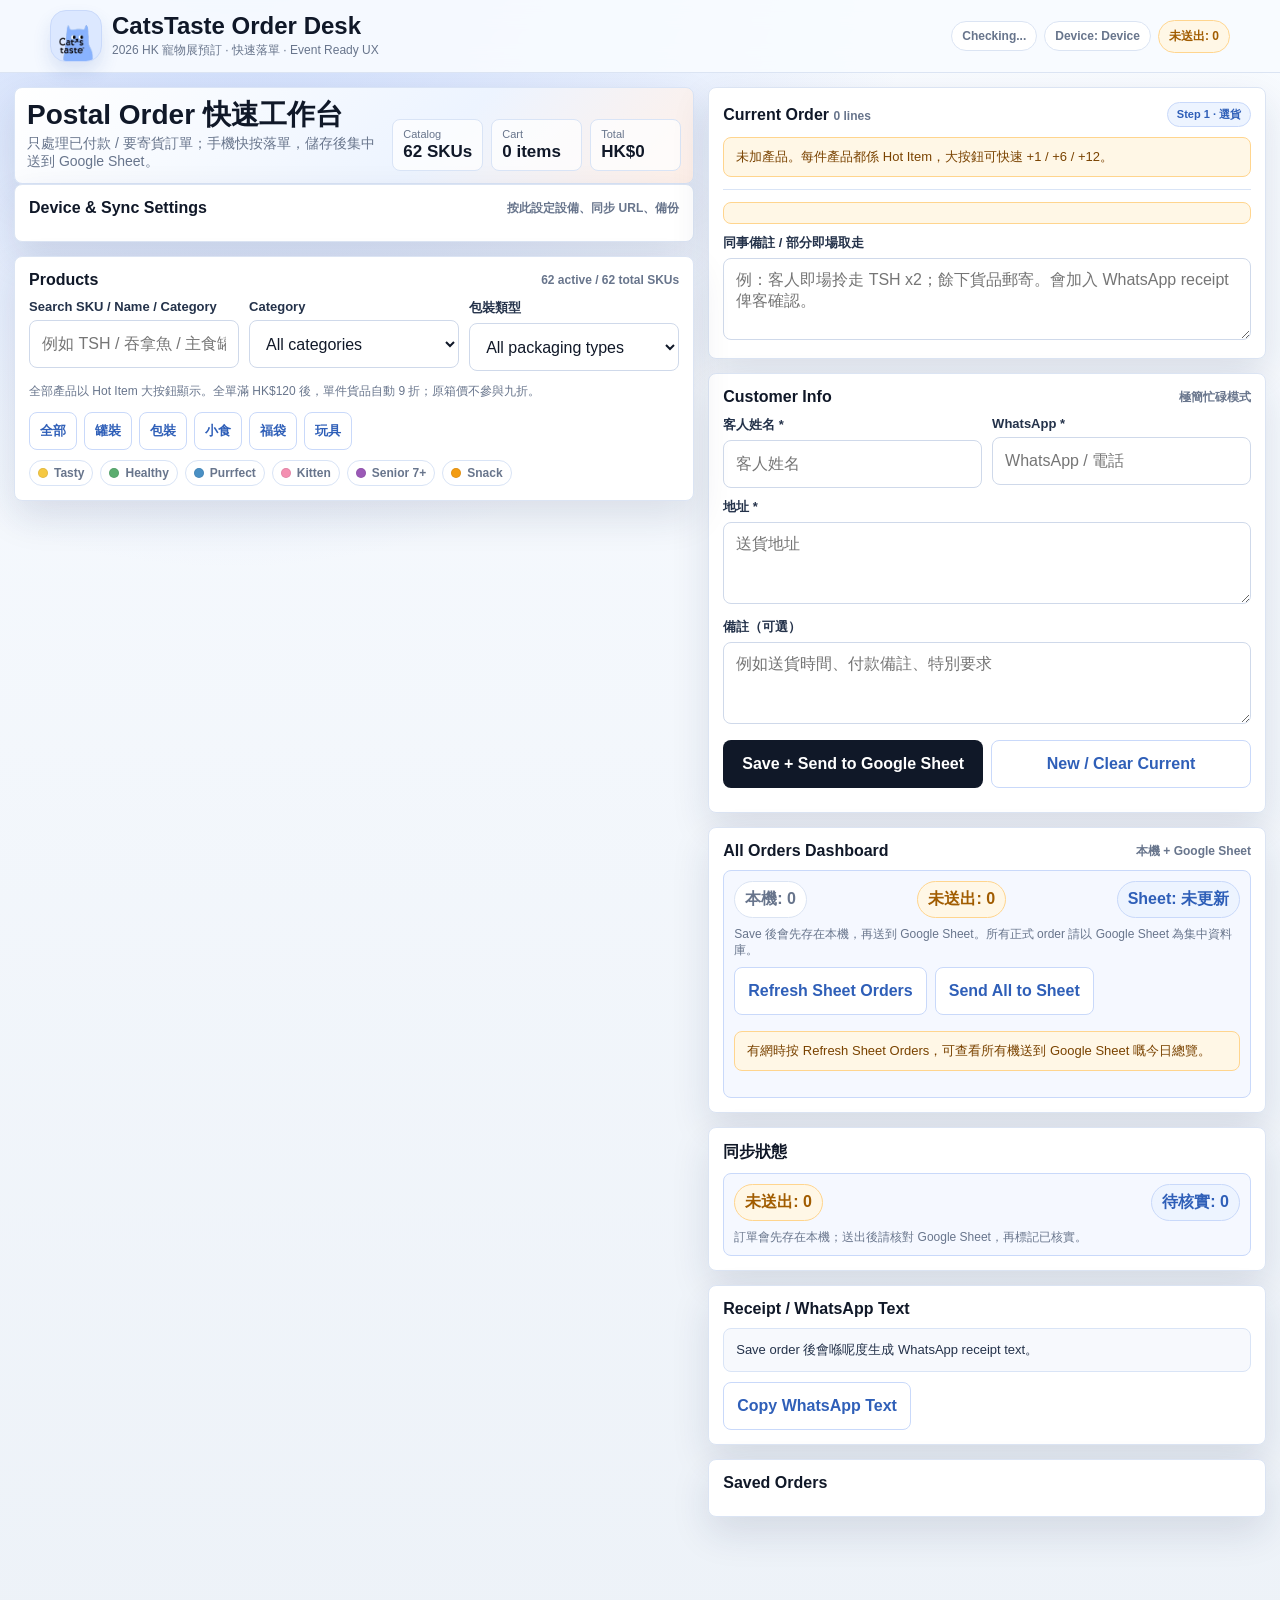
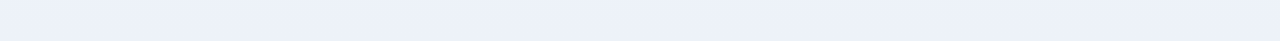
==== commit 60d4a5e0: "Add files via upload" ====
--- a/index.html
+++ b/index.html
@@ -260,6 +260,23 @@
       padding-right: 2px;
       min-width: 0;
     }
+    .product.inactive {
+      opacity: .58;
+      filter: grayscale(.15);
+    }
+    .product.inactive::after {
+      content: "暫停接單";
+      position: absolute;
+      right: 10px;
+      top: 10px;
+      background: #fff2f0;
+      border: 1px solid #ffc9c2;
+      color: var(--bad);
+      border-radius: 999px;
+      padding: 5px 8px;
+      font-size: 12px;
+      font-weight: 850;
+    }
     .product {
       border: 1px solid #d9e4f6;
       border-left: 7px solid var(--series-color, #d9e4f6);
@@ -449,6 +466,23 @@
       padding:10px;
       background:#fff;
     }
+    .order-card.needs-send { border-color:#fca5a5; background:#fff7f7; }
+    .order-card.sent-check { border-color:#93c5fd; background:#f5f9ff; }
+    .order-card.verified { border-color:#86efac; background:#f7fff9; }
+    .sheet-mini {
+      display:grid;
+      grid-template-columns: repeat(2, minmax(0, 1fr));
+      gap: 6px;
+      margin-top: 6px;
+      font-size: 12px;
+    }
+    .sheet-mini div {
+      border: 1px solid #d9e4f6;
+      border-radius: var(--radius);
+      padding: 7px 8px;
+      background: #fff;
+    }
+    .sheet-mini strong { display:block; font-size: 16px; color: var(--ink); }
     .order-card .row {
       display:flex;
       justify-content:space-between;
@@ -589,6 +623,462 @@
     .admin-login { border: 1px solid #d9e4f6; background:#f7faff; padding: 10px; border-radius: var(--radius); margin-top: 10px; }
     .logo { cursor: pointer; }
 
+    .quick-actions { display:grid; grid-template-columns: repeat(6, minmax(0, 1fr)); gap: 7px; }
+    .quick-actions button { padding: 10px 6px; min-height: 44px; font-size: 13px; }
+    .quick-actions button.minus { background:#fff; color: var(--bad); border: 1px solid #ffc9c2; }
+    .quick-actions button.plus { background: var(--brand-dark); }
+    .box-actions { display:grid; grid-template-columns: repeat(2, minmax(0, 1fr)); gap: 7px; margin-top: 7px; }
+    .box-actions button { min-height: 44px; }
+    .hot-card-label { font-size: 12px; color: var(--muted); font-weight: 750; margin: 2px 0 6px; }
+    .cart-qty-controls { display:flex; gap: 4px; align-items:center; justify-content:flex-end; }
+    .cart-qty-controls button { min-height: 32px; padding: 4px 8px; border-radius: 8px; }
+    .cart-qty-controls span { min-width: 24px; text-align:center; font-weight: 800; }
+    @media (max-width: 560px) {
+      .quick-actions { grid-template-columns: repeat(3, minmax(0, 1fr)); }
+      .product-actions { display:block; }
+    }
+
+
+    /* v15 mobile UX fixes */
+    .summary-row {
+      align-items: center;
+      gap: 10px;
+      min-height: 38px;
+    }
+    .summary-row > span:first-child {
+      min-width: 0;
+      flex: 1 1 auto;
+      overflow-wrap: anywhere;
+      line-height: 1.25;
+    }
+    .summary-row > span:last-child {
+      flex: 0 0 auto;
+      min-width: 96px;
+      text-align: right;
+      white-space: nowrap;
+      font-weight: 800;
+    }
+    .summary-row.total-row {
+      margin-top: 8px;
+      border: 1px solid #c9d9fa;
+      background: #edf4ff;
+      border-radius: var(--radius);
+      padding: 12px;
+    }
+    .summary-row.total-row > span:last-child { min-width: 112px; }
+    .customer-actions {
+      display: grid;
+      grid-template-columns: 1fr 1fr;
+      gap: 8px;
+      margin-top: 12px;
+    }
+    .customer-actions button { width: 100%; }
+    .product-actions {
+      grid-template-columns: 1fr;
+      gap: 8px;
+    }
+    .quick-actions button.plus { font-size: 15px; }
+    .quick-actions button.minus { font-size: 12px; opacity: .92; }
+    .box-actions button.plus { background: var(--brand-dark); }
+    .box-actions button.minus { background:#fff; color: var(--bad); border: 1px solid #ffc9c2; }
+    .sheet-tabs {
+      display: grid;
+      grid-template-columns: repeat(3, minmax(0, 1fr));
+      gap: 7px;
+      margin: 10px 0;
+    }
+    .sheet-tabs button {
+      background: #fff;
+      color: var(--brand-dark);
+      border: 1px solid #c9d9fa;
+      min-height: 42px;
+      padding: 8px 9px;
+    }
+    .sheet-tabs button.active {
+      background: var(--brand-dark);
+      color: #fff;
+      border-color: var(--brand-dark);
+    }
+    .sheet-filter-row {
+      display:flex;
+      gap: 7px;
+      flex-wrap: wrap;
+      margin: 8px 0 10px;
+    }
+    .sheet-filter-row button {
+      min-height: 36px;
+      padding: 7px 10px;
+      background:#fff;
+      color: var(--brand-dark);
+      border: 1px solid #c9d9fa;
+      font-size: 12px;
+    }
+    .sheet-filter-row button.active {
+      background:#edf4ff;
+      border-color: var(--brand-dark);
+      color: var(--brand-dark);
+      box-shadow: inset 0 0 0 1px rgba(47,95,184,.18);
+    }
+    .sheet-display {
+      display:grid;
+      gap: 9px;
+      max-height: 580px;
+      overflow:auto;
+      padding-right: 2px;
+    }
+    .sheet-order-card, .packing-card, .follow-card {
+      border: 1px solid #d9e4f6;
+      border-radius: var(--radius);
+      background:#fff;
+      padding: 10px;
+      display:grid;
+      gap: 7px;
+      min-width: 0;
+    }
+    .sheet-order-card.verified { border-left: 6px solid #16a34a; }
+    .sheet-order-card.sent-check { border-left: 6px solid #3b82f6; }
+    .sheet-order-card.needs-send, .follow-card { border-left: 6px solid #f59e0b; }
+    .sheet-order-head {
+      display:flex;
+      justify-content:space-between;
+      align-items:flex-start;
+      gap: 10px;
+      flex-wrap: wrap;
+    }
+    .sheet-order-head strong {
+      color: var(--ink);
+      overflow-wrap:anywhere;
+    }
+    .sheet-address, .sheet-items, .sheet-note {
+      font-size: 12px;
+      line-height: 1.35;
+      color: var(--muted);
+      overflow-wrap:anywhere;
+    }
+    .sheet-total-line {
+      display:flex;
+      justify-content:space-between;
+      gap: 8px;
+      font-weight: 850;
+      color: var(--ink);
+    }
+    .sheet-card-actions {
+      display:grid;
+      grid-template-columns: 1fr 1fr;
+      gap: 7px;
+    }
+    .sheet-card-actions button {
+      min-height: 38px;
+      padding: 7px 8px;
+      font-size: 12px;
+    }
+    .packing-card {
+      grid-template-columns: minmax(0, 1fr) auto;
+      align-items:center;
+    }
+    .packing-card .packing-sku {
+      font-weight: 900;
+      color: var(--ink);
+    }
+    .packing-card .packing-mode {
+      display:inline-block;
+      margin-left: 4px;
+      padding: 2px 6px;
+      border-radius: 999px;
+      border:1px solid #d9e4f6;
+      color: var(--muted);
+      font-size: 11px;
+    }
+    .packing-card .packing-qty {
+      text-align:right;
+      font-weight: 900;
+      color: var(--brand-dark);
+      white-space: nowrap;
+    }
+    .follow-reason {
+      color:#7a4300;
+      background:#fff7e6;
+      border:1px solid #ffd58e;
+      border-radius: var(--radius);
+      padding: 7px 8px;
+      font-size: 12px;
+    }
+    @media (max-width: 620px) {
+      .btns { display:grid; grid-template-columns: 1fr; align-items:stretch; }
+      .btns button { width: 100%; }
+      .customer-actions { grid-template-columns: 1fr; }
+      #saveMessage { margin-bottom: 10px; }
+      .summary-row { padding: 9px 0; }
+      .summary-row > span:last-child { min-width: 86px; }
+      .summary-row.total-row > span:last-child { min-width: 96px; }
+      .sheet-tabs { grid-template-columns: 1fr; }
+      .sheet-card-actions { grid-template-columns: 1fr; }
+      .sheet-display { max-height: none; overflow: visible; }
+      .product { padding: 10px; }
+      .product-top { align-items:center; }
+      .quick-actions { grid-template-columns: repeat(3, minmax(0, 1fr)); gap: 6px; }
+      .quick-actions button { min-height: 46px; }
+      .box-actions button { min-height: 46px; }
+    }
+
+
+
+    /* v16 UX polish */
+    body { padding-bottom: 96px; }
+    .flow-step {
+      display: inline-flex;
+      align-items: center;
+      gap: 6px;
+      border-radius: 999px;
+      background: #edf4ff;
+      color: var(--brand-dark);
+      border: 1px solid #c9d9fa;
+      padding: 4px 9px;
+      font-size: 11px;
+      font-weight: 850;
+      white-space: nowrap;
+    }
+    .step-title {
+      display:flex;
+      align-items:center;
+      justify-content:space-between;
+      gap: 8px;
+      flex-wrap: wrap;
+    }
+    .product {
+      gap: 10px;
+    }
+    .product-title {
+      font-size: 14px;
+    }
+    .product-meta.compact-prices {
+      gap: 5px;
+      margin-top: 5px;
+    }
+    .product-meta.compact-prices .tag {
+      font-size: 11px;
+      padding: 3px 7px;
+    }
+    .product .small.product-remarks {
+      margin-top: 3px;
+      font-size: 11px;
+      line-height: 1.25;
+    }
+    .quick-actions {
+      grid-template-columns: repeat(6, minmax(0, 1fr));
+    }
+    .quick-actions button.plus.primary-plus {
+      background: #123f91;
+      box-shadow: 0 8px 18px rgba(47,95,184,.18);
+    }
+    .box-actions button.box-plus {
+      min-height: 48px;
+      font-size: 15px;
+    }
+    .box-saving-line {
+      color: var(--ok);
+      font-size: 12px;
+      font-weight: 800;
+      margin-top: 5px;
+    }
+    .mobile-cart-bar {
+      left: 10px;
+      right: 10px;
+      width: auto;
+      padding: 9px 10px;
+      border-radius: 14px;
+    }
+    .mobile-cart-bar .cart-actions {
+      display:flex;
+      gap: 7px;
+      flex: 0 0 auto;
+    }
+    .mobile-cart-bar a {
+      min-height: 42px;
+      padding: 0 13px;
+      white-space: nowrap;
+    }
+    .mobile-cart-bar a.secondary-mobile {
+      background: #ffffff;
+      color: #10203e;
+    }
+    .review-modal {
+      position: fixed;
+      inset: 0;
+      z-index: 140;
+      display:flex;
+      align-items:flex-end;
+      justify-content:center;
+      background: rgba(16,24,40,.56);
+      padding: 12px;
+    }
+    .review-panel {
+      width: min(640px, 100%);
+      max-height: min(86vh, 720px);
+      overflow:auto;
+      background:#fff;
+      border-radius: 18px;
+      border:1px solid #d9e4f6;
+      box-shadow: 0 24px 80px rgba(16,24,40,.32);
+      padding: 14px;
+    }
+    .review-panel h2 {
+      margin: 0 0 8px;
+      color: var(--ink);
+      font-size: 20px;
+    }
+    .review-keyline {
+      display:grid;
+      grid-template-columns: 1fr;
+      gap: 7px;
+      margin: 10px 0;
+    }
+    .review-field {
+      border: 1px solid #d9e4f6;
+      border-radius: var(--radius);
+      background:#f7faff;
+      padding: 9px 10px;
+      font-size: 14px;
+      line-height: 1.35;
+      overflow-wrap:anywhere;
+    }
+    .review-field span {
+      display:block;
+      color: var(--muted);
+      font-size: 11px;
+      font-weight: 850;
+      text-transform: uppercase;
+      letter-spacing: .02em;
+      margin-bottom: 2px;
+    }
+    .review-items {
+      display:grid;
+      gap: 6px;
+      margin-top: 8px;
+    }
+    .review-item {
+      display:flex;
+      justify-content:space-between;
+      gap: 8px;
+      border-bottom: 1px dashed #d9e4f6;
+      padding: 6px 0;
+      font-size: 13px;
+      line-height: 1.3;
+    }
+    .review-item strong { color: var(--ink); }
+    .review-total {
+      margin-top: 10px;
+      border: 2px solid #c9d9fa;
+      background:#edf4ff;
+      border-radius: 14px;
+      padding: 12px;
+      display:flex;
+      justify-content:space-between;
+      align-items:center;
+      gap: 10px;
+      font-size: 18px;
+      font-weight: 950;
+      color: var(--ink);
+    }
+    .review-actions {
+      display:grid;
+      grid-template-columns: 1fr 1.3fr;
+      gap: 8px;
+      margin-top: 12px;
+      position: sticky;
+      bottom: -14px;
+      background:#fff;
+      padding-top: 10px;
+      border-top: 1px solid #d9e4f6;
+    }
+    .review-actions button {
+      width: 100%;
+      min-height: 52px;
+      font-size: 15px;
+    }
+    .review-actions .back { background:#fff; color: var(--brand-dark); border:1px solid #c9d9fa; }
+    .status .pill { max-width: 150px; overflow: hidden; text-overflow: ellipsis; }
+    @media (max-width: 620px) {
+      body { padding-bottom: 108px; }
+      .product-title { font-size: 13px; }
+      .product-top { gap: 8px; }
+      .sku-badge { min-width: 48px; padding: 7px 8px; }
+      .product-meta.compact-prices { flex-wrap: nowrap; overflow-x: auto; scrollbar-width:none; }
+      .product-meta.compact-prices::-webkit-scrollbar { display:none; }
+      .quick-actions { grid-template-columns: repeat(3, minmax(0, 1fr)); }
+      .quick-actions button { font-size: 14px; min-height: 48px; }
+      .quick-actions button.minus { font-size: 13px; }
+      .box-actions { grid-template-columns: 1fr; }
+      .box-actions button.minus { order: 2; }
+      .box-actions button.box-plus { order: 1; min-height: 52px; font-size: 16px; }
+      .mobile-cart-bar { left: 8px; right: 8px; bottom: calc(8px + env(safe-area-inset-bottom)); }
+      .mobile-cart-bar strong { font-size: 18px; }
+      .mobile-cart-bar .cart-actions { flex-direction: column; }
+      .mobile-cart-bar a { min-height: 34px; padding: 0 10px; font-size: 12px; justify-content:center; }
+      .review-modal { align-items: flex-end; padding: 8px; }
+      .review-panel { border-radius: 18px 18px 10px 10px; max-height: 88vh; padding: 12px; }
+      .review-panel h2 { font-size: 18px; }
+      .review-actions { grid-template-columns: 1fr; }
+      .review-actions button { min-height: 50px; }
+      .sheet-order-card, .packing-card, .follow-card { padding: 12px; }
+    }
+
+
+    .quick-filter-chips {
+      display:flex;
+      gap:7px;
+      flex-wrap:wrap;
+      margin-top:10px;
+    }
+    .quick-filter-chips button {
+      min-height:38px;
+      padding:8px 10px;
+      background:#fff;
+      color:var(--brand-dark);
+      border:1px solid #c9d9fa;
+      font-size:13px;
+    }
+    .quick-filter-chips button.active {
+      background:var(--brand-dark);
+      color:#fff;
+      border-color:var(--brand-dark);
+    }
+    .post-save-actions {
+      display:grid;
+      grid-template-columns:1fr;
+      gap:8px;
+      margin-top:10px;
+    }
+    .post-save-actions button { width:100%; }
+    .address-warning {
+      margin-top:10px;
+      border:1px solid #ffd58e;
+      background:#fff7e6;
+      color:#7a4300;
+      border-radius:var(--radius);
+      padding:10px 12px;
+      font-size:13px;
+      line-height:1.35;
+    }
+    .checklist {
+      display:grid;
+      gap:7px;
+      margin-top:8px;
+    }
+    .check-item {
+      display:flex;
+      justify-content:space-between;
+      gap:8px;
+      padding:8px 10px;
+      border:1px solid #d9e4f6;
+      background:#fff;
+      border-radius:var(--radius);
+      font-size:13px;
+    }
+    .check-item.ok strong { color:var(--ok); }
+    .check-item.warn strong { color:var(--warn); }
+    .check-item.bad strong { color:var(--bad); }
+    .cart-remove-btn { color:var(--bad) !important; border-color:#ffc9c2 !important; }
   </style>
 </head>
 <body>
@@ -598,7 +1088,7 @@
       <div class="logo" id="brandLogo" title="Admin"><img src="./brand-logo.png" alt="CatsTaste" /></div>
       <div>
         <h1>CatsTaste Order Desk</h1>
-        <div class="subtitle">2026 HK 寵物展預訂 · 本機先存 · 同步需核對</div>
+        <div class="subtitle">2026 HK 寵物展預訂 · 快速落單 · Event Ready UX</div>
       </div>
     </div>
     <div class="status">
@@ -614,8 +1104,8 @@
     <div class="app-hero">
       <div class="hero-grid">
         <div>
-          <h2 class="hero-title">快速落單工作台</h2>
-          <p class="hero-copy">搜尋、加貨、即時計總數；所有訂單先存在本機，同步後再核實。</p>
+          <h2 class="hero-title">Postal Order 快速工作台</h2>
+          <p class="hero-copy">只處理已付款 / 要寄貨訂單；手機快按落單，儲存後集中送到 Google Sheet。</p>
         </div>
         <div class="quick-stats">
           <div class="stat"><span>Catalog</span><strong id="heroSkuCount">62 SKUs</strong></div>
@@ -628,39 +1118,45 @@
     <details class="card settings-card">
       <summary><h2>Device & Sync Settings <span class="small">按此設定設備、同步 URL、備份</span></h2></summary>
       <div class="settings-body">
-        <div class="grid two">
+        <div class="grid three">
           <div>
-            <label for="deviceId">Device Prefix / Staff Code</label>
-            <select id="deviceId">
-              <option value="CT-A">CT-A / Device 1</option>
-              <option value="CT-B">CT-B / Device 2</option>
-              <option value="CT-C">CT-C / Device 3</option>
-              <option value="CUSTOM">Custom...</option>
+            <label for="staffName">Staff Name / 同事名</label>
+            <input id="staffName" placeholder="例如 Vicky / Amy" autocomplete="name" />
+          </div>
+          <div>
+            <label for="deviceModelDisplay">Device / 裝置型號（自動）</label>
+            <input id="deviceModelDisplay" readonly title="由瀏覽器自動判斷，不能手動修改" />
+          </div>
+          <div>
+            <label for="deviceCopyNo">同型號第幾部</label>
+            <select id="deviceCopyNo">
+              <option value="1">1號</option>
+              <option value="2">2號</option>
+              <option value="3">3號</option>
+              <option value="4">4號</option>
+              <option value="5">5號</option>
             </select>
           </div>
-          <div id="customDeviceWrap" class="hidden">
-            <label for="customDeviceId">Custom Device Prefix</label>
-            <input id="customDeviceId" placeholder="例如 CT-D / STAFF-01" />
-          </div>
         </div>
-        <div class="grid two" style="margin-top:10px">
+        <div class="grid" style="margin-top:10px">
           <div>
             <label for="syncUrl">Google Apps Script Web App URL</label>
             <input id="syncUrl" readonly value="https://script.google.com/macros/s/AKfycbxhmQKohp7H01gnBpp4hiVYvU4l6QkB82x8EfpaQN5wMLIqX-4D0SJcjOweo195Hwe5/exec" title="Only admin/code owner can change this endpoint" />
-          </div>
-          <div>
-            <label for="defaultShippingFee">Under HK$800 prepaid shipping fee</label>
-            <input id="defaultShippingFee" type="number" inputmode="decimal" min="0" step="1" value="0" />
           </div>
         </div>
         <div class="btns" style="margin-top:10px">
           <button class="secondary" id="saveSettingsBtn">Save Settings</button>
           <button class="secondary" id="refreshCatalogBtn">更新商品資料</button>
           <button class="secondary" id="syncAllBtn">送出未同步</button>
+          <button class="secondary" id="dailySummaryBtn">Daily Summary</button>
+          <button class="secondary" id="preEventChecklistBtn">Pre-event Checklist</button>
+          <button class="danger" id="clearTestOrdersBtn">清空本機測試單</button>
           <button class="secondary" id="exportCsvBtn">Export CSV</button>
           <button class="secondary" id="exportJsonBtn">Export JSON Backup</button>
         </div>
-        <p class="small">提示：每部 iPhone/iPad 請用不同 prefix：CT-A、CT-B、CT-C，避免 Order No. 撞號。Google Apps Script URL 已固定，只有 Admin / code owner 可改。商品資料不會自動更新；請有網時手動按「更新商品資料」。</p>
+        <div id="dailySummaryBox" class="notice hidden" style="margin-top:10px"></div>
+        <div id="preEventChecklistBox" class="notice hidden" style="margin-top:10px"></div>
+        <p class="small">提示：填同事名；Device 會自動判斷 iPhone/iPad，同型號第二部請選 2號，避免 Order No. 撞號。商品資料不會自動更新；請有網時手動按「更新商品資料」。清空測試單只刪本機資料，不會刪 Google Sheet。</p>
       </div>
     </details>
 
@@ -680,7 +1176,15 @@
           <select id="packagingFilter"></select>
         </div>
       </div>
-      <p class="small">全單滿 HK$120 後，單件貨品自動 9 折；原箱價不參與九折。</p>
+      <p class="small">全部產品以 Hot Item 大按鈕顯示。全單滿 HK$120 後，單件貨品自動 9 折；原箱價不參與九折。</p>
+      <div class="quick-filter-chips" aria-label="快速類型篩選">
+        <button type="button" data-packaging="" onclick="setQuickPackagingFilter('')">全部</button>
+        <button type="button" data-packaging="罐裝" onclick="setQuickPackagingFilter('罐裝')">罐裝</button>
+        <button type="button" data-packaging="包裝" onclick="setQuickPackagingFilter('包裝')">包裝</button>
+        <button type="button" data-packaging="小食 / 肉棒" onclick="setQuickPackagingFilter('小食 / 肉棒')">小食</button>
+        <button type="button" data-packaging="福袋" onclick="setQuickPackagingFilter('福袋')">福袋</button>
+        <button type="button" data-packaging="玩具" onclick="setQuickPackagingFilter('玩具')">玩具</button>
+      </div>
       <div class="series-legend" aria-label="Series color legend">
         <span class="series-chip" style="--chip-color:#F5C842">Tasty</span>
         <span class="series-chip" style="--chip-color:#5BAD6F">Healthy</span>
@@ -695,8 +1199,8 @@
 
   <section class="right-sticky" id="checkoutPanel">
     <div class="card">
-      <h2>Current Order <span class="small" id="cartLineCount">0 lines</span></h2>
-      <div id="cartEmpty" class="notice">未加產品。先搜尋 SKU / 產品名，再按 Add。</div>
+      <h2 class="step-title"><span>Current Order <span class="small" id="cartLineCount">0 lines</span></span><span class="flow-step">Step 1 · 選貨</span></h2>
+      <div id="cartEmpty" class="notice">未加產品。每件產品都係 Hot Item，大按鈕可快速 +1 / +6 / +12。</div>
       <div id="cartWrap" class="hidden">
         <table>
           <thead>
@@ -721,67 +1225,52 @@
     </div>
 
     <div class="card">
-      <h2>Customer Info</h2>
+      <h2>Customer Info <span class="small">極簡忙碌模式</span></h2>
       <div class="grid two">
         <div>
           <label for="customerName">客人姓名 *</label>
-          <input id="customerName" autocomplete="name" />
+          <input id="customerName" autocomplete="name" placeholder="客人姓名" />
         </div>
         <div>
-          <label for="phone">電話 / WhatsApp *</label>
-          <input id="phone" inputmode="tel" autocomplete="tel" />
-        </div>
-      </div>
-      <div class="grid two" style="margin-top:10px">
-        <div>
-          <label for="email">Email（可選）</label>
-          <input id="email" inputmode="email" autocomplete="email" />
-        </div>
-        <div>
-          <label for="paymentMethod">付款方法</label>
-          <select id="paymentMethod">
-            <option>Cash</option>
-            <option>FPS</option>
-            <option>PayMe</option>
-            <option>Alipay</option>
-            <option>WeChat Pay</option>
-            <option>Deposit</option>
-          </select>
-        </div>
-      </div>
-      <div class="grid two" style="margin-top:10px">
-        <div>
-          <label for="paymentStatus">付款狀態</label>
-          <select id="paymentStatus">
-            <option>Paid</option>
-            <option>Pending confirmation</option>
-            <option>Unpaid</option>
-            <option>Deposit paid</option>
-          </select>
-        </div>
-        <div>
-          <label for="shippingMethod">送貨方式</label>
-          <select id="shippingMethod">
-            <option value="SF">順豐（滿 HK$800 Free Shipping）</option>
-            <option value="JD">京東（滿 HK$800 Free Shipping）</option>
-            <option value="SF_COD">順豐到付</option>
-            <option value="JD_COD">京東到付</option>
-          </select>
+          <label for="phone">WhatsApp *</label>
+          <input id="phone" inputmode="tel" autocomplete="tel" placeholder="WhatsApp / 電話" />
         </div>
       </div>
       <div style="margin-top:10px">
         <label for="address">地址 *</label>
-        <textarea id="address" autocomplete="street-address"></textarea>
+        <textarea id="address" autocomplete="street-address" placeholder="送貨地址"></textarea>
       </div>
       <div style="margin-top:10px">
         <label for="notes">備註（可選）</label>
         <textarea id="notes" placeholder="例如送貨時間、付款備註、特別要求"></textarea>
       </div>
-      <div class="btns" style="margin-top:12px">
-        <button id="saveOrderBtn">Save Order Locally</button>
+      <input id="email" type="hidden" value="" />
+      <input id="paymentMethod" type="hidden" value="Cash" />
+      <input id="paymentStatus" type="hidden" value="Paid" />
+      <input id="shippingMethod" type="hidden" value="SF" />
+      <div class="customer-actions">
+        <button id="saveOrderBtn">Save + Send to Google Sheet</button>
         <button class="secondary" id="resetOrderBtn">New / Clear Current</button>
       </div>
       <div id="saveMessage" style="margin-top:10px"></div>
+    </div>
+
+    <div class="card">
+      <h2>All Orders Dashboard <span class="small">本機 + Google Sheet</span></h2>
+      <div class="sync-panel">
+        <div class="sync-row">
+          <span id="localOrdersPill" class="pill">本機: 0</span>
+          <span id="localPendingPill" class="pill warn">未送出: 0</span>
+          <span id="sheetOrdersPill" class="pill info">Sheet: 未更新</span>
+        </div>
+        <div id="dashboardDetail" class="sync-detail">Save 後會先存在本機，再送到 Google Sheet。所有正式 order 請以 Google Sheet 為集中資料庫。</div>
+        <div class="btns">
+          <button class="secondary" id="refreshSheetBtn">Refresh Sheet Orders</button>
+          <button class="secondary" id="syncAllDashboardBtn">Send All to Sheet</button>
+        </div>
+        <div id="sheetDashboardBox" class="notice" style="margin-top:8px">有網時按 Refresh Sheet Orders，可查看所有機送到 Google Sheet 嘅今日總覽。</div>
+        <div id="sheetRecentOrders" class="order-list" style="margin-top:8px"></div>
+      </div>
     </div>
 
     <div class="card">
@@ -878,7 +1367,22 @@
     <span id="mobileCartText">購物車 0 件</span>
     <strong id="mobileCartTotal">HK$0</strong>
   </div>
-  <a href="#checkoutPanel">結帳</a>
+  <div class="cart-actions">
+    <a href="#checkoutPanel">結帳</a>
+    <a class="secondary-mobile" href="#customerName">填資料</a>
+  </div>
+</div>
+
+<div id="reviewModal" class="review-modal hidden" role="dialog" aria-modal="true" aria-label="確認訂單">
+  <div class="review-panel">
+    <h2>確認訂單</h2>
+    <div class="small">請核對資料，確認後會先本機保存，再嘗試送到 Google Sheet。</div>
+    <div id="reviewBody"></div>
+    <div class="review-actions">
+      <button type="button" class="back" id="reviewCancelBtn">返回修改</button>
+      <button type="button" id="reviewConfirmBtn">確認儲存並送出</button>
+    </div>
+  </div>
 </div>
 
 <script>
@@ -1705,13 +2209,15 @@
 const PROMOS = {
   discountThreshold: 120,
   discountRate: 0.10,
-  giftThreshold: 150,
-  freeShippingThreshold: 800
+  giftThreshold: 150
 };
 
 let db;
 let cart = [];
 let lastSavedOrder = null;
+let latestSheetDashboard = null;
+let sheetViewTab = 'orders';
+let sheetOrderFilter = 'all';
 
 const $ = (id) => document.getElementById(id);
 const money = (n) => 'HK$' + (Number(n || 0)).toFixed(2).replace(/\.00$/, '');
@@ -1799,53 +2305,70 @@
 }
 
 function loadSettings() {
-  const defaults = { deviceId: 'CT-A', syncUrl: DEFAULT_SCRIPT_URL, defaultShippingFee: 0 };
+  const defaults = { staffName: '', deviceCopyNo: '1', syncUrl: DEFAULT_SCRIPT_URL };
   try {
-    return { ...defaults, ...(JSON.parse(localStorage.getItem(SETTINGS_KEY) || '{}')) };
+    const saved = JSON.parse(localStorage.getItem(SETTINGS_KEY) || '{}');
+    // Backward compatible: old versions stored deviceId. New versions auto-detect device model.
+    return { ...defaults, ...saved, syncUrl: DEFAULT_SCRIPT_URL };
   } catch {
     return defaults;
   }
 }
 
 function saveSettings(settings) {
-  localStorage.setItem(SETTINGS_KEY, JSON.stringify(settings));
+  localStorage.setItem(SETTINGS_KEY, JSON.stringify({ ...loadSettings(), ...settings, syncUrl: DEFAULT_SCRIPT_URL }));
+}
+
+function detectDeviceModel() {
+  const ua = navigator.userAgent || '';
+  const platform = navigator.platform || '';
+  const maxTouch = navigator.maxTouchPoints || 0;
+  if (/iPad/i.test(ua) || (platform === 'MacIntel' && maxTouch > 1)) return 'iPad';
+  if (/iPhone/i.test(ua)) return 'iPhone';
+  if (/Android/i.test(ua)) return /Mobile/i.test(ua) ? 'Android Phone' : 'Android Tablet';
+  if (/Macintosh|Mac OS/i.test(ua)) return 'Mac';
+  if (/Windows/i.test(ua)) return 'Windows';
+  return 'Device';
+}
+
+function deviceNumberSuffix(no) {
+  const n = String(no || '1').trim();
+  return n === '1' ? '' : `${n}號`;
 }
 
 function currentDeviceId() {
   const settings = loadSettings();
-  return (settings.deviceId || 'CT-A').trim().replace(/\s+/g, '-').toUpperCase();
+  const base = detectDeviceModel();
+  const name = `${base}${deviceNumberSuffix(settings.deviceCopyNo)}`;
+  return name.replace(/\s+/g, '-');
+}
+
+function currentStaffName() {
+  return (loadSettings().staffName || '').trim();
 }
 
 function setupSettingsUI() {
   const settings = loadSettings();
-  const known = ['CT-A','CT-B','CT-C'];
-  if (known.includes(settings.deviceId)) {
-    $('deviceId').value = settings.deviceId;
-    $('customDeviceWrap').classList.add('hidden');
-  } else {
-    $('deviceId').value = 'CUSTOM';
-    $('customDeviceWrap').classList.remove('hidden');
-    $('customDeviceId').value = settings.deviceId || '';
-  }
+  if ($('staffName')) $('staffName').value = settings.staffName || '';
+  if ($('deviceModelDisplay')) $('deviceModelDisplay').value = detectDeviceModel();
+  if ($('deviceCopyNo')) $('deviceCopyNo').value = String(settings.deviceCopyNo || '1');
   $('syncUrl').value = DEFAULT_SCRIPT_URL;
-  $('defaultShippingFee').value = settings.defaultShippingFee ?? 0;
   $('devicePill').textContent = 'Device: ' + currentDeviceId();
 
-  $('deviceId').addEventListener('change', () => {
-    $('customDeviceWrap').classList.toggle('hidden', $('deviceId').value !== 'CUSTOM');
+  if ($('deviceCopyNo')) $('deviceCopyNo').addEventListener('change', () => {
+    saveSettings({ deviceCopyNo: $('deviceCopyNo').value });
+    $('devicePill').textContent = 'Device: ' + currentDeviceId();
   });
 
   $('saveSettingsBtn').addEventListener('click', () => {
-    const selected = $('deviceId').value;
-    const deviceId = selected === 'CUSTOM' ? ($('customDeviceId').value || 'CT-X') : selected;
     saveSettings({
-      deviceId,
-      syncUrl: DEFAULT_SCRIPT_URL,
-      defaultShippingFee: Number($('defaultShippingFee').value || 0)
+      staffName: $('staffName') ? $('staffName').value.trim() : '',
+      deviceCopyNo: $('deviceCopyNo') ? $('deviceCopyNo').value : '1',
+      syncUrl: DEFAULT_SCRIPT_URL
     });
     $('devicePill').textContent = 'Device: ' + currentDeviceId();
     renderSummary();
-    showSaveMessage('success', 'Settings saved。記得每部機用不同 Device Prefix。');
+    showSaveMessage('success', `Settings saved。Staff: ${htmlEscape(currentStaffName() || '未填')}｜Device: ${htmlEscape(currentDeviceId())}`);
   });
 }
 
@@ -1971,8 +2494,8 @@
 function initProductFilters() {
   const currentCategory = $('categoryFilter').value || '';
   const currentPackaging = $('packagingFilter').value || '';
-  const categories = [...new Set(visibleProducts().map(p => p.category).filter(Boolean))].sort();
-  const packagingTypes = [...new Set(visibleProducts().map(productPackagingType).filter(Boolean))].sort((a,b) => {
+  const categories = [...new Set(products.map(p => p.category).filter(Boolean))].sort();
+  const packagingTypes = [...new Set(products.map(productPackagingType).filter(Boolean))].sort((a,b) => {
     const order = ['包裝', '罐裝', '小食 / 肉棒', '福袋', '玩具', '其他'];
     const ia = order.indexOf(a), ib = order.indexOf(b);
     return (ia === -1 ? 99 : ia) - (ib === -1 ? 99 : ib) || a.localeCompare(b, 'zh-Hant');
@@ -1997,54 +2520,49 @@
 }
 
 function renderProducts() {
+  updateQuickFilterChips();
   const q = $('searchInput').value.trim().toLowerCase();
   const cat = $('categoryFilter').value;
   const packaging = $('packagingFilter').value;
-  const filtered = visibleProducts().filter(p => {
+  const filtered = products.filter(p => {
     const packagingType = productPackagingType(p);
     const text = `${p.sku} ${p.category} ${packagingType} ${p.name} ${p.spec} ${p.texture}`.toLowerCase();
     return (!cat || p.category === cat) && (!packaging || packagingType === packaging) && (!q || text.includes(q));
-  }).slice(0, 80);
+  }).sort((a, b) => (a.active === false) - (b.active === false) || String(a.sku).localeCompare(String(b.sku))).slice(0, 80);
 
   $('productList').innerHTML = filtered.map(p => {
     const hasBox = p.boxPrice !== null && p.boxPrice !== undefined && p.boxPrice !== '';
     const theme = productSeriesTheme(p.category);
+    const boxSaving = Math.max(0, productBoxSavings(p));
     return `
-      <div class="product" style="--series-color:${theme.color}; --series-ink:${theme.ink}; --series-soft:${theme.soft}">
+      <div class="product ${p.active === false ? 'inactive' : ''}" style="--series-color:${theme.color}; --series-ink:${theme.ink}; --series-soft:${theme.soft}">
         <div class="product-top">
           <div>
             <div class="product-title">${htmlEscape(p.name)}</div>
+            <div class="product-meta compact-prices">
+              <span class="tag">單件 ${money(p.unitPrice)}</span>
+              ${hasBox ? `<span class="tag">原箱 ${money(p.boxPrice)}</span>` : ''}
+              <span class="tag">${htmlEscape(productPackagingType(p))}</span>
+              ${p.active === false ? `<span class="tag" style="color:var(--bad);border-color:#ffc9c2;background:#fff2f0">暫停接單</span>` : ''}
+            </div>
           </div>
           <div class="sku-badge">${htmlEscape(p.sku)}</div>
         </div>
-        <div>
-          <div class="product-meta">
-            <span class="tag">單價 ${money(p.unitPrice)}</span>
-            ${hasBox ? `<span class="tag">原箱價 ${money(p.boxPrice)}</span>` : ''}
+        ${p.remarks ? `<div class="small product-remarks">${htmlEscape(p.remarks)}</div>` : ''}
+        <div class="product-actions">
+          <div class="quick-actions" aria-label="單件快速加減">
+            <button type="button" class="minus" ${p.active === false ? 'disabled' : ''} onclick="adjustProduct('${jsString(p.sku)}', -12, 'unit')">-12</button>
+            <button type="button" class="minus" ${p.active === false ? 'disabled' : ''} onclick="adjustProduct('${jsString(p.sku)}', -6, 'unit')">-6</button>
+            <button type="button" class="minus" ${p.active === false ? 'disabled' : ''} onclick="adjustProduct('${jsString(p.sku)}', -1, 'unit')">-1</button>
+            <button type="button" class="plus primary-plus" ${p.active === false ? 'disabled' : ''} onclick="adjustProduct('${jsString(p.sku)}', 1, 'unit')">+1</button>
+            <button type="button" class="plus" ${p.active === false ? 'disabled' : ''} onclick="adjustProduct('${jsString(p.sku)}', 6, 'unit')">+6</button>
+            <button type="button" class="plus" ${p.active === false ? 'disabled' : ''} onclick="adjustProduct('${jsString(p.sku)}', 12, 'unit')">+12</button>
           </div>
-          ${p.remarks ? `<div class="small">${htmlEscape(p.remarks)}</div>` : ''}
-        </div>
-        <div class="product-actions">
-          <div>
-            <label>Qty</label>
-            <input type="number" min="1" step="1" value="1" id="qty-${cssId(p.sku)}" oninput="updateProductSubtotal('${jsString(p.sku)}')" />
-          </div>
-          <div>
-            <label>模式</label>
-            <select id="mode-${cssId(p.sku)}" onchange="updateProductSubtotal('${jsString(p.sku)}')">
-              <option value="unit">單件</option>
-              ${hasBox ? `<option value="box">原箱</option>` : ''}
-            </select>
-          </div>
-          <div class="item-subtotal">
-            <span>Item subtotal</span>
-            <strong id="subtotal-${cssId(p.sku)}">${money(p.unitPrice)}</strong>
-          </div>
-          <button type="button" onclick="addProduct('${jsString(p.sku)}')">Add</button>
+          ${hasBox ? `<div class="box-saving-line">原箱優惠 ${money(boxSaving)}</div><div class="box-actions"><button type="button" class="minus" ${p.active === false ? 'disabled' : ''} onclick="adjustProduct('${jsString(p.sku)}', -1, 'box')">原箱 -1</button><button type="button" class="plus box-plus" ${p.active === false ? 'disabled' : ''} onclick="adjustProduct('${jsString(p.sku)}', 1, 'box')">原箱 +1</button></div>` : ''}
         </div>
       </div>
     `;
-  }).join('') || '<div class="notice">搵唔到產品，試下用 SKU / 中文產品名搜尋。</div>';
+  }).join('') || '<div class="notice">搵唔到產品，試下用 SKU / 中文產品名搜尋。停用商品會顯示「暫停接單」但不能加貨。</div>';
 }
 
 function cssId(s) {
@@ -2068,6 +2586,24 @@
 function productInputPrice(product, sku) {
   const mode = productInputMode(sku);
   return mode === 'box' ? Number(product.boxPrice || product.unitPrice || 0) : Number(product.unitPrice || 0);
+}
+
+function productBoxQty(product) {
+  const text = `${product.remarks || ''} ${product.name || ''}`;
+  const m = text.match(/(?:1\s*)?箱\s*(\d+)\s*件/);
+  if (m) return Number(m[1]);
+  if (String(product.spec || '').includes('罐')) return 24;
+  if (product.boxPrice) return 48;
+  return 1;
+}
+
+function productBoxOriginalTotal(product, boxCount = 1) {
+  return round2(Number(product.unitPrice || 0) * productBoxQty(product) * Number(boxCount || 1));
+}
+
+function productBoxSavings(product, boxCount = 1) {
+  if (!product.boxPrice) return 0;
+  return round2(productBoxOriginalTotal(product, boxCount) - Number(product.boxPrice || 0) * Number(boxCount || 1));
 }
 
 window.updateProductSubtotal = function(sku) {
@@ -2077,55 +2613,102 @@
   subtotalEl.textContent = money(productInputQty(sku) * productInputPrice(product, sku));
 };
 
-window.addProduct = function(sku) {
+function setProductQtyInCart(sku, mode, delta) {
   const p = products.find(x => x.sku === sku);
   if (!p) return;
-  const qty = productInputQty(sku);
-  const mode = productInputMode(sku);
-  const price = productInputPrice(p, sku);
-  const lineId = `${sku}-${mode}-${Date.now()}-${Math.random().toString(16).slice(2)}`;
-  cart.push({
-    lineId,
-    sku: p.sku,
-    category: p.category,
-    name: p.name,
-    spec: p.spec,
-    texture: p.texture,
-    packagingType: productPackagingType(p),
-    priceMode: mode,
-    qty,
-    unitPrice: price,
-    originalUnitPrice: p.unitPrice,
-    boxPrice: p.boxPrice,
-    lineSubtotal: qty * price,
-    discountEligible: mode !== 'box',
-    remarks: p.remarks || ''
-  });
+  const price = mode === 'box' ? Number(p.boxPrice || p.unitPrice || 0) : Number(p.unitPrice || 0);
+  const existing = cart.find(x => x.sku === p.sku && x.priceMode === mode && Number(x.unitPrice) === Number(price));
+  if (existing) {
+    existing.qty = Math.max(0, Number(existing.qty || 0) + Number(delta || 0));
+    if (existing.qty <= 0) {
+      cart = cart.filter(x => x !== existing);
+      renderCart();
+      return;
+    }
+    existing.lineSubtotal = round2(existing.qty * existing.unitPrice);
+    if (mode === 'box') {
+      existing.boxQty = productBoxQty(p);
+      existing.originalLineTotal = productBoxOriginalTotal(p, existing.qty);
+      existing.boxSavings = Math.max(0, productBoxSavings(p, existing.qty));
+    }
+  } else if (Number(delta || 0) > 0) {
+    const qty = Number(delta || 0);
+    const lineId = `${sku}-${mode}`;
+    cart.push({
+      lineId,
+      sku: p.sku,
+      category: p.category,
+      name: p.name,
+      spec: p.spec,
+      texture: p.texture,
+      packagingType: productPackagingType(p),
+      priceMode: mode,
+      qty,
+      unitPrice: price,
+      originalUnitPrice: p.unitPrice,
+      boxPrice: p.boxPrice,
+      boxQty: mode === 'box' ? productBoxQty(p) : 1,
+      originalLineTotal: mode === 'box' ? productBoxOriginalTotal(p, qty) : qty * Number(p.unitPrice || price),
+      boxSavings: mode === 'box' ? Math.max(0, productBoxSavings(p, qty)) : 0,
+      lineSubtotal: round2(qty * price),
+      discountEligible: mode !== 'box',
+      remarks: p.remarks || ''
+    });
+  }
   renderCart();
+}
+
+window.adjustProduct = function(sku, delta, mode='unit') {
+  setProductQtyInCart(sku, mode, delta);
 };
 
+window.addProduct = function(sku) {
+  setProductQtyInCart(sku, productInputMode(sku), productInputQty(sku));
+};
+
 window.removeLine = function(lineId) {
+  const line = cart.find(x => x.lineId === lineId);
+  const label = line ? `${line.sku} ${line.name || ''}` : '呢件貨';
+  const ok = doubleConfirm('Remove cart item', `將會由目前購物車移除：${label}`);
+  if (!ok) return;
   cart = cart.filter(x => x.lineId !== lineId);
   renderCart();
 };
 
+window.adjustCartLine = function(lineId, delta) {
+  const line = cart.find(x => x.lineId === lineId);
+  if (!line) return;
+  line.qty = Math.max(0, Number(line.qty || 0) + Number(delta || 0));
+  if (line.qty <= 0) {
+    cart = cart.filter(x => x.lineId !== lineId);
+  } else {
+    line.lineSubtotal = round2(line.qty * line.unitPrice);
+    if (line.priceMode === 'box') {
+      const p = products.find(x => x.sku === line.sku) || line;
+      line.boxQty = productBoxQty(p);
+      line.originalLineTotal = productBoxOriginalTotal(p, line.qty);
+      line.boxSavings = Math.max(0, productBoxSavings(p, line.qty));
+    }
+  }
+  renderCart();
+};
+
 function calculateTotals() {
   const eligibleSubtotal = cart.filter(x => x.discountEligible).reduce((s,x) => s + x.qty*x.unitPrice, 0);
   const nonEligibleSubtotal = cart.filter(x => !x.discountEligible).reduce((s,x) => s + x.qty*x.unitPrice, 0);
-  const subtotal = eligibleSubtotal + nonEligibleSubtotal;
+  const subtotal = round2(eligibleSubtotal + nonEligibleSubtotal); // actual item subtotal using chosen unit/box prices
+  const boxDiscountAmount = round2(cart.reduce((s,x) => s + Number(x.boxSavings || 0), 0));
+  const retailSubtotal = round2(subtotal + boxDiscountAmount); // before box offer + 10% discount
   const discountTriggered = subtotal >= PROMOS.discountThreshold;
   const discountAmount = discountTriggered ? round2(eligibleSubtotal * PROMOS.discountRate) : 0;
   const discountedSubtotal = round2(subtotal - discountAmount);
   const giftEligible = discountedSubtotal >= PROMOS.giftThreshold;
   const shippingMethod = $('shippingMethod') ? $('shippingMethod').value : 'SF';
-  const isCod = shippingMethod.endsWith('_COD');
-  const freeShipping = !isCod && discountedSubtotal >= PROMOS.freeShippingThreshold;
-  const settings = loadSettings();
-  const shippingFee = isCod ? 0 : (freeShipping ? 0 : Number(settings.defaultShippingFee || 0));
-  const total = round2(discountedSubtotal + shippingFee);
+  const totalDiscountAmount = round2(boxDiscountAmount + discountAmount);
+  const total = round2(discountedSubtotal);
   return {
-    eligibleSubtotal, nonEligibleSubtotal, subtotal, discountTriggered, discountAmount, discountedSubtotal,
-    giftEligible, shippingMethod, isCod, freeShipping, shippingFee, total
+    eligibleSubtotal, nonEligibleSubtotal, retailSubtotal, subtotal, boxDiscountAmount, discountTriggered, discountAmount,
+    discountedSubtotal, giftEligible, shippingMethod, totalDiscountAmount, total
   };
 }
 
@@ -2139,11 +2722,11 @@
   $('cartWrap').classList.toggle('hidden', !has);
   $('cartBody').innerHTML = cart.map(x => `
     <tr>
-      <td class="cart-name"><strong>${htmlEscape(x.sku)}</strong> ${htmlEscape(x.name)}<br><span class="small">${x.priceMode === 'box' ? '原箱價 / 不參與九折' : '單件價 / 滿 HK$120 後可享九折'}</span></td>
-      <td class="num">${x.qty}</td>
+      <td class="cart-name"><strong>${htmlEscape(x.sku)}</strong> ${htmlEscape(x.name)}<br><span class="small">${x.priceMode === 'box' ? `原箱價 / 不參與九折｜原箱優惠 ${money(x.boxSavings || 0)}` : '單件價 / 滿 HK$120 後可享九折'}</span></td>
+      <td class="num"><div class="cart-qty-controls"><button class="ghost" onclick="adjustCartLine('${x.lineId}', -1)">-</button><span>${x.qty}</span><button class="ghost" onclick="adjustCartLine('${x.lineId}', 1)">+</button></div></td>
       <td class="num">${money(x.unitPrice)}</td>
       <td class="num">${money(x.qty*x.unitPrice)}</td>
-      <td class="num"><button class="ghost" onclick="removeLine('${x.lineId}')">✕</button></td>
+      <td class="num"><button class="ghost cart-remove-btn" onclick="removeLine('${x.lineId}')">Remove</button></td>
     </tr>
   `).join('');
   renderSummary();
@@ -2152,13 +2735,14 @@
 function renderSummary() {
   const t = calculateTotals();
   $('summary').innerHTML = `
-    <div class="summary-row"><span>Subtotal</span><span>${money(t.subtotal)}</span></div>
-    <div class="summary-row"><span>九折優惠（全單滿 HK$120，單件貨品九折）</span><span>-${money(t.discountAmount)}</span></div>
-    <div class="summary-row"><span>優惠後商品金額</span><span>${money(t.discountedSubtotal)}</span></div>
-    <div class="summary-row"><span>Shipping</span><span>${t.isCod ? '到付，不計入總額' : (t.freeShipping ? 'Free' : money(t.shippingFee))}</span></div>
+    <div class="summary-row"><span>商品總數</span><span>${money(t.retailSubtotal)}</span></div>
+    <div class="summary-row"><span>原箱優惠</span><span>-${money(t.boxDiscountAmount)}</span></div>
+    <div class="summary-row"><span>滿 HK$120 九折優惠</span><span>-${money(t.discountAmount)}</span></div>
+    <div class="summary-row"><span>總優惠</span><span>-${money(t.totalDiscountAmount)}</span></div>
     <div class="summary-row total-row"><span><strong>優惠後應收</strong></span><span><strong>${money(t.total)}</strong></span></div>
   `;
   let notes = [];
+  if (t.boxDiscountAmount > 0) notes.push(`📦 原箱優惠已扣減 ${money(t.boxDiscountAmount)}。`);
   if (t.discountTriggered && t.eligibleSubtotal > 0) {
     notes.push('✅ 全單已滿 HK$120，所有單件貨品已套用 9 折。');
   } else if (t.discountTriggered) {
@@ -2167,7 +2751,6 @@
     notes.push(`未達滿 HK$120 9折，全單尚差 ${money(Math.max(0, PROMOS.discountThreshold - t.subtotal))}。`);
   }
   notes.push(t.giftEligible ? '🎁 已達滿 HK$150 送玩具。' : `未達滿 HK$150 送玩具，尚差 ${money(Math.max(0, PROMOS.giftThreshold - t.discountedSubtotal))}。`);
-  notes.push(t.freeShipping ? '🚚 已達滿 HK$800 Free Shipping。' : (t.isCod ? '🚚 到付單：運費由客人收貨時支付。' : `未達滿 HK$800 Free Shipping，尚差 ${money(Math.max(0, PROMOS.freeShippingThreshold - t.discountedSubtotal))}。`));
   notes.push(`<strong>即場收款：${money(t.total)}</strong>`);
   $('promoNotice').innerHTML = notes.join('<br>');
   updateCartSummaryUI(t);
@@ -2216,9 +2799,13 @@
 }
 
 function buildWhatsAppText(order) {
-  const lines = order.items.map((x, i) => `${i+1}. [${x.sku}] ${x.name.replace(/\n/g, ' ')} x ${x.qty} @ ${money(x.unitPrice)} = ${money(x.qty*x.unitPrice)}${x.priceMode === 'box' ? '（原箱）' : ''}`);
+  const lines = order.items.map((x, i) => {
+    const boxText = x.priceMode === 'box' ? `（原箱｜原箱優惠 ${money(x.boxSavings || 0)}）` : '';
+    const itemName = String(x.name || x.sku || '').replace(/\n/g, ' ');
+    return `${i+1}. ${itemName} x ${x.qty}${x.priceMode === 'box' ? ' 原箱' : ''} = ${money(x.qty*x.unitPrice)}${boxText}`;
+  });
   const giftText = order.giftEligible ? '\n🎁 已達滿 HK$150 送玩具' : '';
-  const shipText = order.isCod ? `${shippingLabel(order.shippingMethod)}（運費到付）` : `${shippingLabel(order.shippingMethod)}${order.freeShipping ? '（Free Shipping）' : ''}`;
+  const shipText = shippingLabel(order.shippingMethod);
   const noteLines = [];
   if (order.notes) noteLines.push(`客人備註: ${order.notes}`);
   if (order.staffNotes) noteLines.push(`取貨 / 出貨備註: ${order.staffNotes}`);
@@ -2226,21 +2813,156 @@
   return `Hi ${order.customerName}，以下係你嘅 2026 HK寵物展預訂單：
 
 Order No: ${order.orderId}
+Staff: ${order.staffName || '-'} / ${order.deviceId}
 
 Items:
 ${lines.join('\n')}
 
-Subtotal: ${money(order.subtotal)}
-Discount: -${money(order.discountAmount)}
-Shipping: ${order.isCod ? '到付' : (order.freeShipping ? 'Free' : money(order.shippingFee))}
-Total: ${money(order.total)}${giftText}
+商品總數: ${money(order.retailSubtotal || order.subtotal)}
+原箱優惠: -${money(order.boxDiscountAmount || 0)}
+滿 HK$120 九折優惠: -${money(order.discountAmount)}
+總優惠: -${money(order.totalDiscountAmount || ((order.boxDiscountAmount || 0) + (order.discountAmount || 0)))}
+優惠後應收: ${money(order.total)}${giftText}
 
 送貨方式: ${shipText}
 地址: ${order.address}
 ${notesText}
-Payment: ${order.paymentMethod} / ${order.paymentStatus}
 
 Please confirm, and send us "Yes", 我哋會稍後確認付款及送貨安排，多謝！`;
+}
+
+
+function doubleConfirm(title, detail='') {
+  const msg1 = `${title}\n\n${detail}\n\n請先確認一次。`;
+  const msg2 = `${title}\n\n最後確認：此動作不能復原。`;
+  return window.confirm(msg1) && window.confirm(msg2);
+}
+
+function buildOrderReviewText(totals) {
+  const itemCount = cart.reduce((sum, item) => sum + Number(item.qty || 0), 0);
+  const itemLines = cart.slice(0, 8).map(x => `• ${x.sku} ${x.priceMode === 'box' ? '原箱' : '單件'} x ${x.qty} = ${money(x.qty * x.unitPrice)}`);
+  const more = cart.length > 8 ? `\n• ...另有 ${cart.length - 8} 行` : '';
+  return `請核對訂單資料：\n\n客人：${$('customerName').value.trim()}\nWhatsApp：${$('phone').value.trim()}\n地址：${$('address').value.trim()}\n\nItems：${itemCount} 件 / ${cart.length} 行\n${itemLines.join('\n')}${more}\n\n商品總數：${money(totals.retailSubtotal)}\n原箱優惠：-${money(totals.boxDiscountAmount)}\n九折優惠：-${money(totals.discountAmount)}\n總優惠：-${money(totals.totalDiscountAmount)}\n優惠後應收：${money(totals.total)}\n\n確認儲存？`;
+}
+
+function addressWarningMessage(address) {
+  const a = String(address || '').trim();
+  if (!a) return '';
+  const compact = a.replace(/\s+/g, '');
+  const hasDigit = /\d/.test(a);
+  if (compact.length < 8 || !hasDigit) {
+    return '地址可能太短，請確認有地區 / 大廈 / 樓層 / 單位。';
+  }
+  return '';
+}
+
+function buildOrderReviewHtml(totals) {
+  const itemCount = cart.reduce((sum, item) => sum + Number(item.qty || 0), 0);
+  const itemLines = cart.slice(0, 10).map(x => `
+    <div class="review-item">
+      <span><strong>${htmlEscape(x.sku)}</strong> ${htmlEscape(x.priceMode === 'box' ? '原箱' : '單件')} x ${Number(x.qty || 0)}<br><span class="small">${htmlEscape(x.name || '')}</span></span>
+      <strong>${money(x.qty * x.unitPrice)}</strong>
+    </div>`).join('');
+  const more = cart.length > 10 ? `<div class="small">另有 ${cart.length - 10} 行未顯示，會照樣儲存。</div>` : '';
+  return `
+    <div class="review-keyline">
+      <div class="review-field"><span>客人</span>${htmlEscape($('customerName').value.trim())}</div>
+      <div class="review-field"><span>WhatsApp</span>${htmlEscape($('phone').value.trim())}</div>
+      <div class="review-field"><span>地址</span>${htmlEscape($('address').value.trim())}</div>
+      ${$('notes').value.trim() ? `<div class="review-field"><span>備註</span>${htmlEscape($('notes').value.trim())}</div>` : ''}
+    </div>
+    ${addressWarningMessage($('address').value.trim()) ? `<div class="address-warning">⚠️ ${htmlEscape(addressWarningMessage($('address').value.trim()))}</div>` : ''}
+    <div class="review-field"><span>Items</span>${itemCount} 件 / ${cart.length} 行</div>
+    <div class="review-items">${itemLines}${more}</div>
+    <div class="review-keyline">
+      <div class="summary-row"><span>商品總數</span><span>${money(totals.retailSubtotal)}</span></div>
+      <div class="summary-row"><span>原箱優惠</span><span>-${money(totals.boxDiscountAmount)}</span></div>
+      <div class="summary-row"><span>滿 HK$120 九折優惠</span><span>-${money(totals.discountAmount)}</span></div>
+      <div class="summary-row"><span>總優惠</span><span>-${money(totals.totalDiscountAmount)}</span></div>
+    </div>
+    <div class="review-total"><span>優惠後應收</span><span>${money(totals.total)}</span></div>`;
+}
+
+function showOrderReviewModal(totals) {
+  return new Promise(resolve => {
+    const modal = $('reviewModal');
+    $('reviewBody').innerHTML = buildOrderReviewHtml(totals);
+    modal.classList.remove('hidden');
+    const close = (value) => {
+      modal.classList.add('hidden');
+      $('reviewCancelBtn').onclick = null;
+      $('reviewConfirmBtn').onclick = null;
+      resolve(value);
+    };
+    $('reviewCancelBtn').onclick = () => close(false);
+    $('reviewConfirmBtn').onclick = () => close(true);
+  });
+}
+
+async function clearLocalTestOrders() {
+  const orders = await getAllOrders();
+  if (!orders.length) {
+    showSaveMessage('notice', '本機暫時冇 saved orders。');
+    return;
+  }
+  const ok = doubleConfirm('清空本機測試單', `將會刪除本機 ${orders.length} 張 saved orders。\n不會刪 Google Sheet 資料。\n正式展覽期間請勿使用。`);
+  if (!ok) return;
+  await Promise.all(orders.map(o => deleteOrder(o.orderId)));
+  $('receiptBox').textContent = '本機測試單已清空。';
+  showSaveMessage('success', `已清空本機 ${orders.length} 張 orders。`);
+  await refreshOrders();
+}
+
+async function showDailySummary() {
+  const orders = await getAllOrders();
+  const p = hkDateParts();
+  const today = `${p.year}-${p.month}-${p.day}`;
+  const todayOrders = orders.filter(o => String(o.createdAt || '').slice(0, 10) === today);
+  const total = todayOrders.reduce((s, o) => s + Number(o.total || 0), 0);
+  const pending = todayOrders.filter(o => needsSend(o.syncStatus)).length;
+  const unverified = todayOrders.filter(o => o.syncStatus === 'sent_unverified').length;
+  const verified = todayOrders.filter(o => isVerifiedStatus(o.syncStatus)).length;
+  const qtyBySku = {};
+  todayOrders.forEach(o => (o.items || []).forEach(item => {
+    const key = item.sku || item.name || 'Unknown';
+    qtyBySku[key] = (qtyBySku[key] || 0) + Number(item.qty || 0);
+  }));
+  const topItems = Object.entries(qtyBySku)
+    .sort((a, b) => b[1] - a[1])
+    .slice(0, 8)
+    .map(([sku, qty], idx) => `${idx + 1}. ${htmlEscape(sku)} x ${qty}`)
+    .join('<br>') || '未有商品資料';
+  const box = $('dailySummaryBox');
+  box.classList.remove('hidden');
+  box.innerHTML = `<strong>Daily Summary · ${today}</strong><br>
+    今日 orders：${todayOrders.length}<br>
+    今日總額：${money(total)}<br>
+    未送出：${pending}｜待核實：${unverified}｜已核實：${verified}<br>
+    <br><strong>Top items</strong><br>${topItems}`;
+}
+
+async function showPreEventChecklist() {
+  const orders = await getAllOrders();
+  let catalogMeta = null;
+  try { catalogMeta = JSON.parse(localStorage.getItem(CATALOG_CACHE_META_KEY) || 'null'); } catch {}
+  const settings = loadSettings();
+  const checks = [
+    { label: 'Sync URL 已固定', ok: !!scriptUrl(), detail: scriptUrl() ? 'OK' : '未設定' },
+    { label: '同事名已填', ok: !!currentStaffName(), detail: currentStaffName() || '未填' },
+    { label: 'Device 名稱正常', ok: !!currentDeviceId(), detail: currentDeviceId() },
+    { label: 'Catalog 已更新 / 有 fallback', ok: !!(catalogMeta && catalogMeta.count) || products.length > 0, detail: catalogMeta && catalogMeta.count ? `${catalogMeta.count} SKUs · ${catalogMeta.updatedAt || ''}` : `${products.length} fallback SKUs` },
+    { label: '本機測試單已清空', ok: orders.length === 0, warn: orders.length > 0, detail: orders.length === 0 ? '0 orders' : `${orders.length} local orders` },
+    { label: '目前網絡', ok: navigator.onLine, detail: navigator.onLine ? 'Online' : 'Offline' },
+    { label: '雲端資料已 refresh', ok: !!(latestSheetDashboard && latestSheetDashboard.ok), warn: !(latestSheetDashboard && latestSheetDashboard.ok), detail: latestSheetDashboard && latestSheetDashboard.ok ? `今日 ${latestSheetDashboard.todayOrders || 0} orders` : '未 refresh，可按 Refresh Sheet Orders' }
+  ];
+  const html = `<strong>Pre-event Checklist</strong><div class="checklist">${checks.map(c => {
+    const cls = c.ok ? 'ok' : c.warn ? 'warn' : 'bad';
+    const icon = c.ok ? '✅' : c.warn ? '⚠️' : '❌';
+    return `<div class="check-item ${cls}"><span>${icon} ${htmlEscape(c.label)}</span><strong>${htmlEscape(c.detail || '')}</strong></div>`;
+  }).join('')}</div>`;
+  const box = $('preEventChecklistBox');
+  box.classList.remove('hidden');
+  box.innerHTML = html;
 }
 
 async function saveCurrentOrder() {
@@ -2250,10 +2972,18 @@
     return;
   }
   const totals = calculateTotals();
+  const reviewOk = await showOrderReviewModal(totals);
+  if (!reviewOk) {
+    showSaveMessage('notice', '已取消儲存，請繼續修改訂單。');
+    return;
+  }
   const orderId = await nextOrderId();
   const order = {
     orderId,
     deviceId: currentDeviceId(),
+    deviceModel: detectDeviceModel(),
+    deviceCopyNo: loadSettings().deviceCopyNo || '1',
+    staffName: currentStaffName(),
     createdAt: nowHK(),
     customerName: $('customerName').value.trim(),
     phone: $('phone').value.trim(),
@@ -2266,17 +2996,18 @@
     shippingMethod: totals.shippingMethod,
     items: cart.map(x => ({
       sku: x.sku, category: x.category, packagingType: x.packagingType, name: x.name, spec: x.spec, texture: x.texture,
-      priceMode: x.priceMode, qty: x.qty, unitPrice: x.unitPrice, lineSubtotal: round2(x.qty*x.unitPrice),
-      discountEligible: x.discountEligible
+      priceMode: x.priceMode, qty: x.qty, unitPrice: x.unitPrice, originalUnitPrice: x.originalUnitPrice, boxPrice: x.boxPrice,
+      boxQty: x.boxQty, originalLineTotal: round2(x.originalLineTotal || x.qty*x.unitPrice), boxSavings: round2(x.boxSavings || 0),
+      lineSubtotal: round2(x.qty*x.unitPrice), discountEligible: x.discountEligible
     })),
+    retailSubtotal: round2(totals.retailSubtotal),
     subtotal: round2(totals.subtotal),
+    boxDiscountAmount: round2(totals.boxDiscountAmount),
     discountAmount: round2(totals.discountAmount),
     discountedSubtotal: round2(totals.discountedSubtotal),
-    shippingFee: round2(totals.shippingFee),
+    totalDiscountAmount: round2(totals.totalDiscountAmount),
     total: round2(totals.total),
     giftEligible: totals.giftEligible,
-    freeShipping: totals.freeShipping,
-    isCod: totals.isCod,
     syncStatus: 'pending',
     syncedAt: '',
     lastSyncError: ''
@@ -2285,14 +3016,16 @@
   await putOrder(order);
   lastSavedOrder = order;
   $('receiptBox').textContent = order.whatsappText;
-  showSaveMessage('success', `Order saved locally: <strong>${order.orderId}</strong>`);
   cart = [];
   renderCart();
   clearCustomerForm(false);
-  showSaveMessage('success', `Order saved locally: <strong>${order.orderId}</strong>`);
   await refreshOrders();
-  // Do not auto-send after saving. Event staff should manually press Send/Resend
-  // so local orders stay pending until they are intentionally submitted.
+  showSaveMessage('notice', `✅ 本機已保存：<strong>${order.orderId}</strong><br>正在送到雲端...`);
+  if (navigator.onLine) {
+    await sendOrder(order.orderId);
+  } else {
+    showSaveMessage('error', postSaveActionHtml(order.orderId, false));
+  }
 }
 
 function clearCustomerForm(clearReceipt=true) {
@@ -2313,6 +3046,38 @@
   el.innerHTML = msg;
 }
 
+function postSaveActionHtml(orderId, sent=false) {
+  const statusLine = sent
+    ? '✅ 本機已保存<br>🟡 已送出到雲端，請核實'
+    : '✅ 本機已保存<br>⚠️ 未送出到雲端，請有網時再送出';
+  return `<div><strong>${htmlEscape(orderId || '')}</strong><br>${statusLine}</div>
+    <div class="post-save-actions">
+      <button type="button" class="secondary" onclick="copyLatestReceipt()">Copy WhatsApp</button>
+      <button type="button" onclick="startNewOrderFromPostSave()">New Order</button>
+      <button type="button" class="secondary" onclick="refreshSheetDashboard(true); document.getElementById('sheetDashboardBox')?.scrollIntoView({behavior:'smooth', block:'start'});">View Sheet Orders</button>
+    </div>`;
+}
+
+window.copyLatestReceipt = async function() {
+  const text = $('receiptBox') ? $('receiptBox').textContent : '';
+  if (!text || text.includes('Save order')) return showSaveMessage('error', '未有 receipt text 可複製。');
+  try {
+    await navigator.clipboard.writeText(text);
+    showSaveMessage('success', 'WhatsApp text copied。');
+  } catch {
+    showSaveMessage('error', 'Copy 唔成功；可以手動 highlight 複製。');
+  }
+};
+
+window.startNewOrderFromPostSave = function() {
+  cart = [];
+  renderCart();
+  clearCustomerForm(false);
+  showSaveMessage('success', '已準備新訂單。');
+  const productCard = document.querySelector('.search-card');
+  if (productCard) productCard.scrollIntoView({ behavior:'smooth', block:'start' });
+};
+
 function isVerifiedStatus(status) {
   return status === 'verified' || status === 'synced';
 }
@@ -2344,8 +3109,19 @@
   const toSend = orders.filter(o => needsSend(o.syncStatus)).length;
   const unverified = orders.filter(o => o.syncStatus === 'sent_unverified').length;
   const verified = orders.filter(o => isVerifiedStatus(o.syncStatus)).length;
+  const today = (() => { const p = hkDateParts(); return `${p.year}-${p.month}-${p.day}`; })();
+  const todayOrders = orders.filter(o => String(o.createdAt || '').slice(0, 10) === today);
+  const todayTotal = todayOrders.reduce((s,o) => s + Number(o.total || 0), 0);
   $('pendingPill').textContent = unverified ? `待核實: ${unverified}` : `未送出: ${toSend}`;
   $('pendingPill').className = toSend ? 'pill warn' : unverified ? 'pill info' : 'pill ok';
+  if ($('localOrdersPill')) $('localOrdersPill').textContent = `本機: ${orders.length}`;
+  if ($('localPendingPill')) {
+    $('localPendingPill').textContent = `未送出: ${toSend}`;
+    $('localPendingPill').className = toSend ? 'pill warn' : 'pill ok';
+  }
+  if ($('dashboardDetail')) {
+    $('dashboardDetail').textContent = `本機今日 ${todayOrders.length} 張 / ${money(todayTotal)}；未送出 ${toSend}，待核實 ${unverified}，已核實 ${verified}。正式資料請以 Google Sheet 為集中資料庫。`;
+  }
   if ($('syncSummaryPill')) {
     $('syncSummaryPill').textContent = `未送出: ${toSend}`;
     $('syncSummaryPill').className = toSend ? 'pill warn' : 'pill ok';
@@ -2355,32 +3131,40 @@
     $('unverifiedPill').className = unverified ? 'pill info' : 'pill ok';
   }
   if ($('syncDetail')) {
-    $('syncDetail').textContent = `本機共 ${orders.length} 張單；未送出 ${toSend} 張，待核實 ${unverified} 張，已核實 ${verified} 張。`;
+    $('syncDetail').textContent = `本機共 ${orders.length} 張單；未送出 ${toSend} 張，待核實 ${unverified} 張，已核實 ${verified} 張。所有 order 應送到 Google Sheet，不能只留在個別裝置。`;
   }
   $('orderCount').textContent = `${orders.length} orders`;
-  $('ordersList').innerHTML = orders.slice(0, 30).map(o => `
-    <div class="order-card">
+  $('ordersList').innerHTML = orders.slice(0, 40).map(o => {
+    const itemCount = (o.items || []).reduce((sum, item) => sum + Number(item.qty || 0), 0);
+    const cls = isVerifiedStatus(o.syncStatus) ? 'verified' : o.syncStatus === 'sent_unverified' ? 'sent-check' : 'needs-send';
+    const addressShort = String(o.address || '').length > 42 ? String(o.address || '').slice(0, 42) + '…' : String(o.address || '');
+    return `
+    <div class="order-card ${cls}">
       <div class="row">
         <strong>${htmlEscape(o.orderId)}</strong>
         <span class="${syncPillClass(o.syncStatus)}">${htmlEscape(syncStatusLabel(o.syncStatus))}</span>
       </div>
-      <div class="small">${new Date(o.createdAt).toLocaleString()} · ${htmlEscape(o.customerName)} · ${htmlEscape(o.phone)}</div>
-      <div class="row">
+      <div class="small">${htmlEscape(o.createdAt || '')} · ${htmlEscape(o.staffName || '')} · ${htmlEscape(o.deviceId || '')}</div>
+      <div><strong>${htmlEscape(o.customerName || '')}</strong>｜${htmlEscape(o.phone || '')}</div>
+      <div class="small">${htmlEscape(addressShort)}</div>
+      <div class="row" style="margin-top:6px">
         <span>Total: <strong>${money(o.total)}</strong></span>
-        <span>${htmlEscape(shippingLabel(o.shippingMethod))}</span>
+        <span>${itemCount} items / ${(o.items || []).length} lines</span>
       </div>
       ${o.staffNotes ? `<div class="notice" style="margin-top:8px">同事備註：${htmlEscape(o.staffNotes)}</div>` : ''}
       <div class="btns" style="margin-top:8px">
-        <button class="secondary" onclick="loadReceipt('${o.orderId}')">Receipt Text</button>
-        ${!isVerifiedStatus(o.syncStatus) ? `<button class="secondary" onclick="sendOrder('${o.orderId}').then(refreshOrders)">${o.syncStatus === 'sent_unverified' ? 'Resend' : 'Send'}</button>` : ''}
+        <button class="secondary" onclick="loadReceipt('${o.orderId}')">Receipt</button>
+        ${!isVerifiedStatus(o.syncStatus) ? `<button class="secondary" onclick="sendOrder('${o.orderId}').then(refreshOrders)">${o.syncStatus === 'sent_unverified' ? 'Resend to Sheet' : 'Send to Sheet'}</button>` : ''}
         ${o.syncStatus === 'sent_unverified' ? `<button onclick="markOrderVerified('${o.orderId}')">Mark Verified</button>` : ''}
         <button class="ghost" onclick="duplicateOrder('${o.orderId}')">Duplicate</button>
         <button class="danger" onclick="deleteLocalOrder('${o.orderId}')">Delete Local</button>
       </div>
+      ${needsSend(o.syncStatus) ? `<div class="error" style="margin-top:8px">⚠️ 呢張單未送到 Google Sheet，唔好只留喺本機。</div>` : ''}
       ${o.lastSyncError ? `<div class="small" style="color:#991b1b">Sync error: ${htmlEscape(o.lastSyncError)}</div>` : ''}
-    </div>
-  `).join('') || '<div class="notice">暫時未有 saved orders。</div>';
-}
+    </div>`;
+  }).join('') || '<div class="notice">暫時未有 saved orders。</div>';
+}
+
 
 window.loadReceipt = async function(orderId) {
   const o = await getOrder(orderId);
@@ -2418,26 +3202,45 @@
 window.markOrderVerified = async function(orderId) {
   const o = await getOrder(orderId);
   if (!o) return;
+  const ok = doubleConfirm('Mark Verified', `請確認 Google Sheet 已經見到呢張單：${orderId}`);
+  if (!ok) return;
   o.syncStatus = 'verified';
   o.syncedAt = nowHK();
   o.lastSyncError = '';
   await putOrder(o);
+  showSaveMessage('notice', `已在本機標記 verified，並嘗試更新 Google Sheet：<strong>${htmlEscape(orderId)}</strong>`);
+  if (navigator.onLine) {
+    await postOrderToSheet(o, 'verified');
+  }
   showSaveMessage('success', `Order verified after Sheet check: <strong>${htmlEscape(orderId)}</strong>`);
   await refreshOrders();
+  refreshSheetDashboard(false);
 };
 
 window.deleteLocalOrder = async function(orderId) {
   const o = await getOrder(orderId);
   if (!o) return;
-  const ok = confirm(`Delete local order ${orderId}?\n\nThis only removes it from this device. If it was already sent to Google Sheet, please delete/cancel the row there too.`);
+  const ok = doubleConfirm('Delete Local Order', `將會從呢部機刪除 ${orderId}。
+如果已送到 Google Sheet，需要另行喺 Sheet 刪除 / 取消。`);
   if (!ok) return;
   await deleteOrder(orderId);
   showSaveMessage('success', `Deleted local order: <strong>${htmlEscape(orderId)}</strong>`);
   await refreshOrders();
 };
 
+async function postOrderToSheet(order, nextStatus='sent_unverified') {
+  const sentAt = nowHK();
+  const payloadOrder = { ...order, syncStatus: nextStatus, syncedAt: sentAt, lastSyncError: '' };
+  await fetch(scriptUrl(), {
+    method: 'POST',
+    mode: 'no-cors',
+    headers: { 'Content-Type': 'text/plain;charset=utf-8' },
+    body: JSON.stringify(payloadOrder)
+  });
+  return payloadOrder;
+}
+
 async function sendOrder(orderId) {
-  const settings = loadSettings();
   if (!scriptUrl()) {
     showSaveMessage('error', '未設定 Google Apps Script Web App URL。可先 Export CSV。');
     return;
@@ -2448,24 +3251,173 @@
   await putOrder(order);
   await refreshOrders();
   try {
-    // Apps Script often needs a simple request to avoid CORS preflight.
-    // no-cors responses are opaque, so this can only mean "sent", not "verified".
-    const sentAt = nowHK();
-    const payloadOrder = { ...order, syncStatus: 'sent_unverified', syncedAt: sentAt, lastSyncError: '' };
-    const payload = JSON.stringify(payloadOrder);
-    await fetch(scriptUrl(), {
-      method: 'POST',
-      mode: 'no-cors',
-      headers: { 'Content-Type': 'text/plain;charset=utf-8' },
-      body: payload
-    });
+    const payloadOrder = await postOrderToSheet(order, 'sent_unverified');
     await putOrder(payloadOrder);
-    showSaveMessage('success', `Sync request sent: ${orderId}。狀態已標示為「已送出未核實」，請於 Google Sheet spot-check 後按 Mark Verified。`);
+    showSaveMessage('success', postSaveActionHtml(orderId, true));
+    refreshSheetDashboard(false);
   } catch (err) {
     order.syncStatus = 'failed';
     order.lastSyncError = String(err && err.message ? err.message : err);
     await putOrder(order);
-    showSaveMessage('error', `Sync failed: ${order.lastSyncError}`);
+    showSaveMessage('error', `送到 Google Sheet 失敗：${order.lastSyncError}`);
+  }
+}
+
+function renderSheetDashboard(data) {
+  latestSheetDashboard = data;
+  renderSheetDashboardView();
+}
+
+function setSheetViewTab(tab) {
+  sheetViewTab = tab;
+  renderSheetDashboardView();
+}
+
+function setSheetOrderFilter(filter) {
+  sheetOrderFilter = filter;
+  renderSheetDashboardView();
+}
+
+function sheetOrderNeedsFollowUp(o) {
+  return !o.phone || !o.address || String(o.syncStatus || '') !== 'verified' || o.notes || o.staffNotes;
+}
+
+function followUpReasons(o) {
+  const reasons = [];
+  if (String(o.syncStatus || '') !== 'verified') reasons.push('未核實');
+  if (!o.phone) reasons.push('漏 WhatsApp');
+  if (!o.address) reasons.push('漏地址');
+  if (o.notes || o.staffNotes) reasons.push('有備註');
+  return reasons.join(' · ') || '需要跟進';
+}
+
+function buildSheetReceiptText(o) {
+  const itemText = (o.items && o.items.length)
+    ? o.items.map(i => `- ${String(i.name || i.sku || '').replace(/\n/g, ' ')} x ${Number(i.qty || 0)}${i.priceMode === 'box' ? ' 原箱' : ''} = ${money(i.lineSubtotal || 0)}`).join('\n')
+    : (o.itemsText || '');
+  return `Hi ${o.customerName || ''}，以下係你嘅 2026 HK寵物展預訂單：\n\nOrder No: ${o.orderId || ''}\n\n${itemText}\n\n優惠後應收：${money(o.total || 0)}\n\n送貨地址：${o.address || ''}\n\nPlease confirm, and send us "Yes", 我哋會稍後確認付款及送貨安排，多謝！`;
+}
+
+async function copySheetReceipt(orderId) {
+  const orders = (latestSheetDashboard && latestSheetDashboard.todayOrderCards) || [];
+  const o = orders.find(x => x.orderId === orderId) || ((latestSheetDashboard && latestSheetDashboard.followUpOrders) || []).find(x => x.orderId === orderId);
+  if (!o) return showSaveMessage('error', '搵唔到呢張 Sheet order。');
+  try {
+    await navigator.clipboard.writeText(o.whatsappText || buildSheetReceiptText(o));
+    showSaveMessage('success', 'Sheet order receipt copied。');
+  } catch {
+    showSaveMessage('error', 'Copy 唔成功；可以手動複製。');
+  }
+}
+
+async function copySheetAddress(orderId) {
+  const orders = (latestSheetDashboard && latestSheetDashboard.todayOrderCards) || [];
+  const o = orders.find(x => x.orderId === orderId) || ((latestSheetDashboard && latestSheetDashboard.followUpOrders) || []).find(x => x.orderId === orderId);
+  if (!o) return showSaveMessage('error', '搵唔到呢張 Sheet order。');
+  try {
+    await navigator.clipboard.writeText(`${o.customerName || ''}\n${o.phone || ''}\n${o.address || ''}`.trim());
+    showSaveMessage('success', '客人資料 / 地址 copied。');
+  } catch {
+    showSaveMessage('error', 'Copy 唔成功；可以手動複製。');
+  }
+}
+
+function sheetOrderCardHtml(o, isFollow=false) {
+  const statusClass = isVerifiedStatus(o.syncStatus) ? 'verified' : o.syncStatus === 'sent_unverified' ? 'sent-check' : 'needs-send';
+  const items = (o.items && o.items.length)
+    ? o.items.map(i => `${htmlEscape(i.sku)} x ${Number(i.qty || 0)}${i.priceMode === 'box' ? ' 原箱' : ''}`).join('、')
+    : htmlEscape(o.itemsText || '');
+  return `<div class="sheet-order-card ${statusClass}">
+    <div class="sheet-order-head">
+      <strong>${htmlEscape(o.orderId || '')}</strong>
+      <span class="${syncPillClass(o.syncStatus)}">${htmlEscape(syncStatusLabel(o.syncStatus))}</span>
+    </div>
+    <div class="sheet-total-line"><span>${htmlEscape(o.customerName || '')} · ${htmlEscape(o.phone || '')}</span><span>${money(o.total || 0)}</span></div>
+    <div class="sheet-address">📍 ${htmlEscape(o.address || '未填地址')}</div>
+    <div class="sheet-items">📦 ${items || '未有 items'}</div>
+    ${(o.notes || o.staffNotes) ? `<div class="sheet-note">📝 ${htmlEscape([o.notes, o.staffNotes].filter(Boolean).join(' / '))}</div>` : ''}
+    ${isFollow ? `<div class="follow-reason">⚠️ ${htmlEscape(followUpReasons(o))}</div>` : ''}
+    <div class="sheet-card-actions">
+      <button class="secondary" type="button" onclick="copySheetReceipt('${jsString(o.orderId || '')}')">Copy Receipt</button>
+      <button class="secondary" type="button" onclick="copySheetAddress('${jsString(o.orderId || '')}')">Copy Address</button>
+    </div>
+  </div>`;
+}
+
+function renderSheetDashboardView() {
+  const box = $('sheetDashboardBox');
+  const list = $('sheetRecentOrders');
+  const data = latestSheetDashboard;
+  if (!box || !list || !data || !data.ok) return;
+  const topItems = (data.topItems || []).slice(0, 5).map(x => `${htmlEscape(x.sku)} x ${Number(x.qty || 0)}`).join('、') || '未有';
+  box.className = 'success';
+  box.innerHTML = `<strong>Google Sheet 今日總覽 · ${htmlEscape(data.today || '')}</strong>
+    <div class="sheet-mini">
+      <div><span>今日 orders</span><strong>${Number(data.todayOrders || 0)}</strong></div>
+      <div><span>今日總額</span><strong>${money(data.todayTotal || 0)}</strong></div>
+      <div><span>待核實</span><strong>${Number(data.sentUnverified || 0)}</strong></div>
+      <div><span>已核實</span><strong>${Number(data.verified || 0)}</strong></div>
+      <div><span>Follow up</span><strong>${Number(data.followUpCount || 0)}</strong></div>
+      <div><span>Sheet all</span><strong>${Number(data.allOrders || 0)}</strong></div>
+    </div>
+    <div style="margin-top:8px">Top items：${topItems}</div>`;
+  if ($('sheetOrdersPill')) {
+    $('sheetOrdersPill').textContent = `Sheet 今日: ${Number(data.todayOrders || 0)}`;
+    $('sheetOrdersPill').className = 'pill ok';
+  }
+
+  const tabButtons = `<div class="sheet-tabs">
+    <button type="button" class="${sheetViewTab === 'orders' ? 'active' : ''}" onclick="setSheetViewTab('orders')">今日訂單</button>
+    <button type="button" class="${sheetViewTab === 'packing' ? 'active' : ''}" onclick="setSheetViewTab('packing')">執貨</button>
+    <button type="button" class="${sheetViewTab === 'follow' ? 'active' : ''}" onclick="setSheetViewTab('follow')">跟進</button>
+  </div>`;
+
+  let content = '';
+  if (sheetViewTab === 'orders') {
+    let orders = data.todayOrderCards || data.recentOrders || [];
+    const followIds = new Set(((data.followUpOrders || []).map(o => o.orderId)));
+    if (sheetOrderFilter === 'unverified') orders = orders.filter(o => !isVerifiedStatus(o.syncStatus));
+    if (sheetOrderFilter === 'follow') orders = orders.filter(o => followIds.has(o.orderId) || sheetOrderNeedsFollowUp(o));
+    content = `<div class="sheet-filter-row">
+      <button type="button" class="${sheetOrderFilter === 'all' ? 'active' : ''}" onclick="setSheetOrderFilter('all')">全部</button>
+      <button type="button" class="${sheetOrderFilter === 'unverified' ? 'active' : ''}" onclick="setSheetOrderFilter('unverified')">未核實</button>
+      <button type="button" class="${sheetOrderFilter === 'follow' ? 'active' : ''}" onclick="setSheetOrderFilter('follow')">待跟進</button>
+    </div>
+    <div class="sheet-display">${orders.map(o => sheetOrderCardHtml(o)).join('') || '<div class="notice">今日暫時未有符合條件嘅 Sheet order。</div>'}</div>`;
+  } else if (sheetViewTab === 'packing') {
+    const rows = data.packingList || [];
+    content = `<div class="sheet-display">${rows.map(r => `<div class="packing-card">
+      <div><div><span class="packing-sku">${htmlEscape(r.sku || '')}</span><span class="packing-mode">${htmlEscape(r.mode || '')}</span></div><div class="small">${htmlEscape(r.product || '')}</div><div class="small">Amount ${money(r.amount || 0)}</div></div>
+      <div class="packing-qty">x ${Number(r.qty || 0)}</div>
+    </div>`).join('') || '<div class="notice">今日暫時未有 packing items。</div>'}</div>`;
+  } else {
+    const rows = data.followUpOrders || [];
+    content = `<div class="sheet-display">${rows.map(o => sheetOrderCardHtml(o, true)).join('') || '<div class="success">暫時冇需要跟進嘅 order。</div>'}</div>`;
+  }
+  list.innerHTML = tabButtons + content;
+}
+
+async function refreshSheetDashboard(showMessage=true) {
+  if (!scriptUrl()) return;
+  if (!navigator.onLine) {
+    if (showMessage) showSaveMessage('error', '目前離線，不能讀取 Google Sheet Dashboard。');
+    return;
+  }
+  try {
+    if ($('sheetDashboardBox')) {
+      $('sheetDashboardBox').className = 'notice';
+      $('sheetDashboardBox').textContent = '正在讀取 Google Sheet 今日總覽...';
+    }
+    const data = await jsonp(scriptUrl(), { action: 'sheetSummary' }, 22000);
+    if (!data || !data.ok) throw new Error(data && data.error ? data.error : 'Invalid sheet summary response');
+    renderSheetDashboard(data);
+    if (showMessage) showSaveMessage('success', 'Google Sheet Dashboard 已更新。');
+  } catch (err) {
+    if ($('sheetDashboardBox')) {
+      $('sheetDashboardBox').className = 'error';
+      $('sheetDashboardBox').textContent = '讀取 Google Sheet Dashboard 失敗：' + String(err && err.message ? err.message : err);
+    }
+    if (showMessage) showSaveMessage('error', '讀取 Sheet Dashboard 失敗：' + String(err && err.message ? err.message : err));
   }
 }
 
@@ -2486,8 +3438,8 @@
   const orders = await getAllOrders();
   const headers = [
     'orderId','deviceId','createdAt','customerName','phone','email','address','notes',
-    'staffNotes','paymentMethod','paymentStatus','shippingMethod','subtotal','discountAmount',
-    'discountedSubtotal','shippingFee','total','giftEligible','freeShipping','isCod',
+    'staffNotes','paymentMethod','paymentStatus','shippingMethod','retailSubtotal','subtotal','boxDiscountAmount','discountAmount',
+    'discountedSubtotal','totalDiscountAmount','total','giftEligible',
     'syncStatus','syncedAt','lastSyncError','itemsJson','whatsappText'
   ];
   const rows = orders.map(o => headers.map(h => {
@@ -2710,6 +3662,8 @@
 
 $('saveOrderBtn').addEventListener('click', saveCurrentOrder);
 $('resetOrderBtn').addEventListener('click', () => {
+  const ok = doubleConfirm('Clear Current Order', '將會清空目前購物車、客人資料同 receipt text。');
+  if (!ok) return;
   cart = [];
   renderCart();
   clearCustomerForm(true);
@@ -2725,6 +3679,11 @@
 });
 $('refreshCatalogBtn').addEventListener('click', () => refreshCatalogFromSheet(true));
 $('syncAllBtn').addEventListener('click', syncAll);
+if ($('syncAllDashboardBtn')) $('syncAllDashboardBtn').addEventListener('click', syncAll);
+if ($('refreshSheetBtn')) $('refreshSheetBtn').addEventListener('click', () => refreshSheetDashboard(true));
+$('dailySummaryBtn').addEventListener('click', showDailySummary);
+$('preEventChecklistBtn').addEventListener('click', showPreEventChecklist);
+$('clearTestOrdersBtn').addEventListener('click', clearLocalTestOrders);
 $('exportCsvBtn').addEventListener('click', exportCsv);
 $('exportJsonBtn').addEventListener('click', exportJson);
 
@@ -2741,6 +3700,7 @@
   updateOnlineStatus();
   renderCart();
   await refreshOrders();
+  if (navigator.onLine) refreshSheetDashboard(false);
 })();
 </script>
 </body>
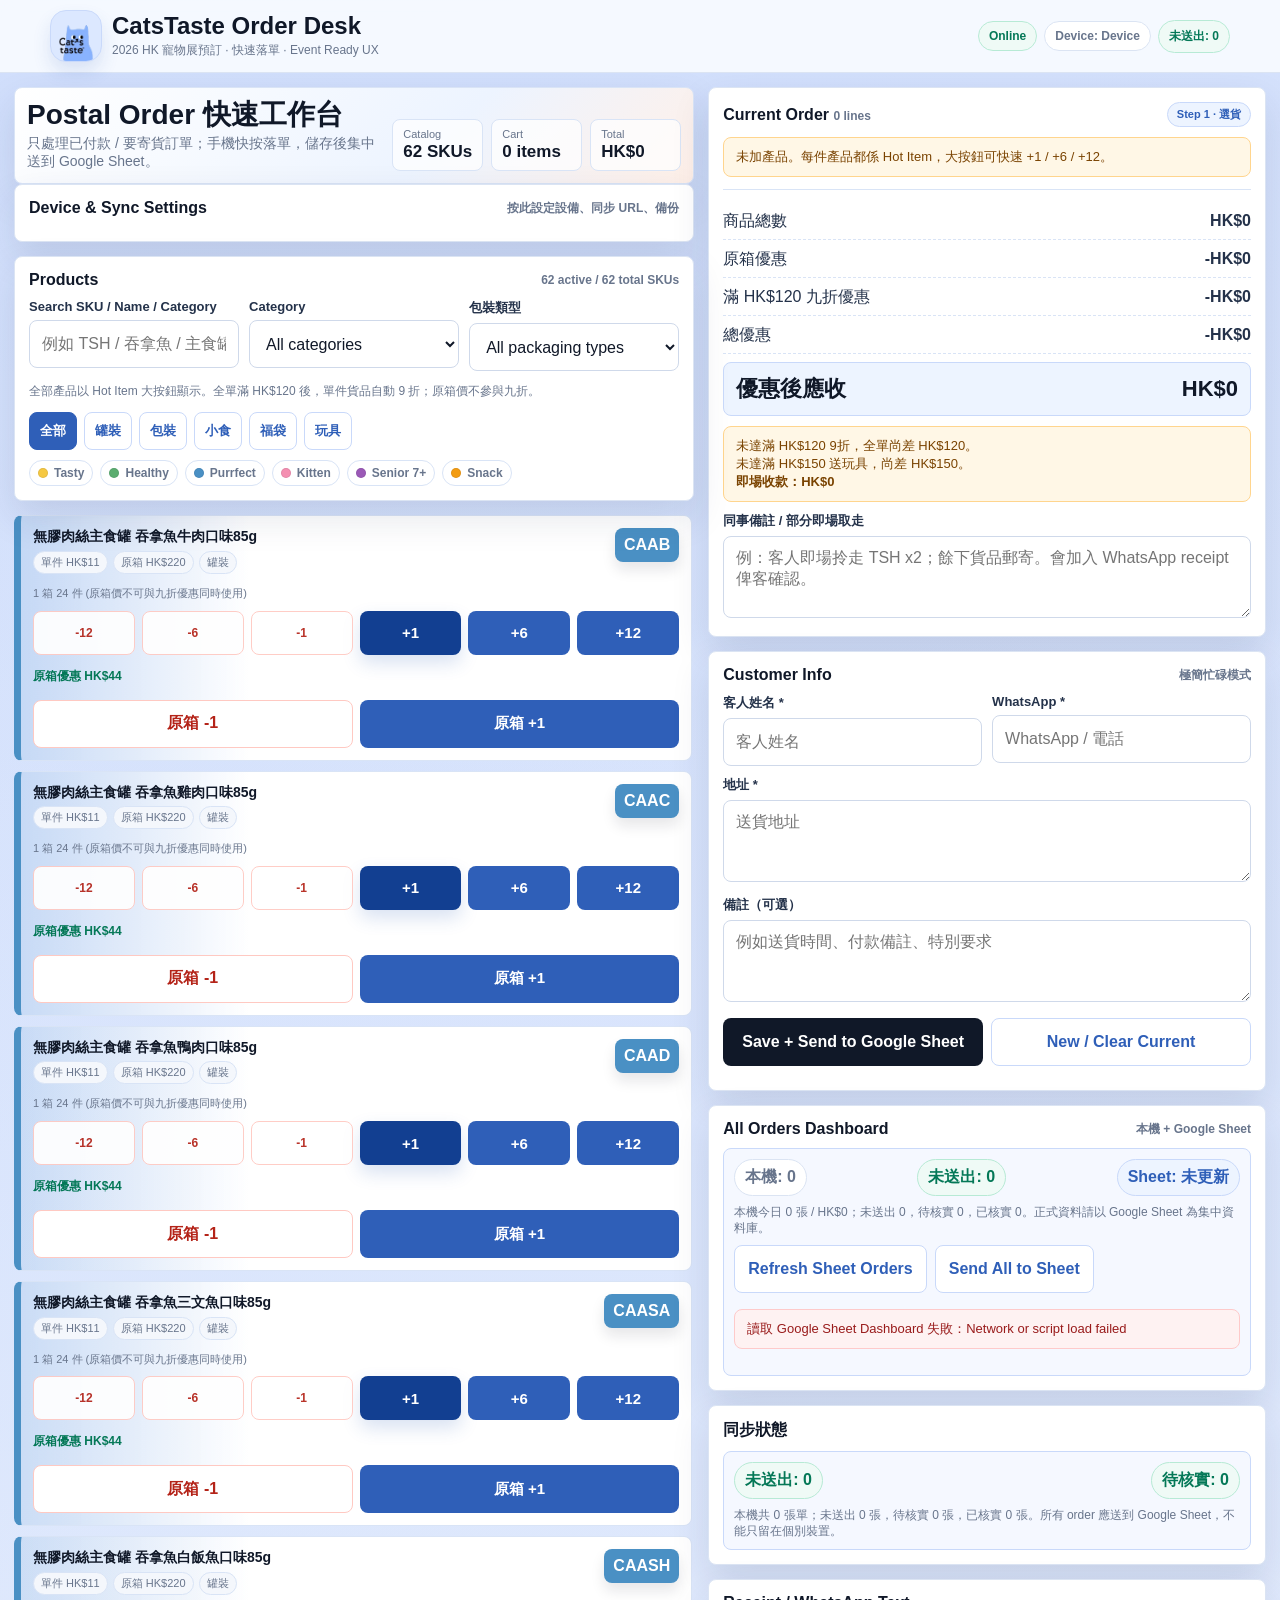
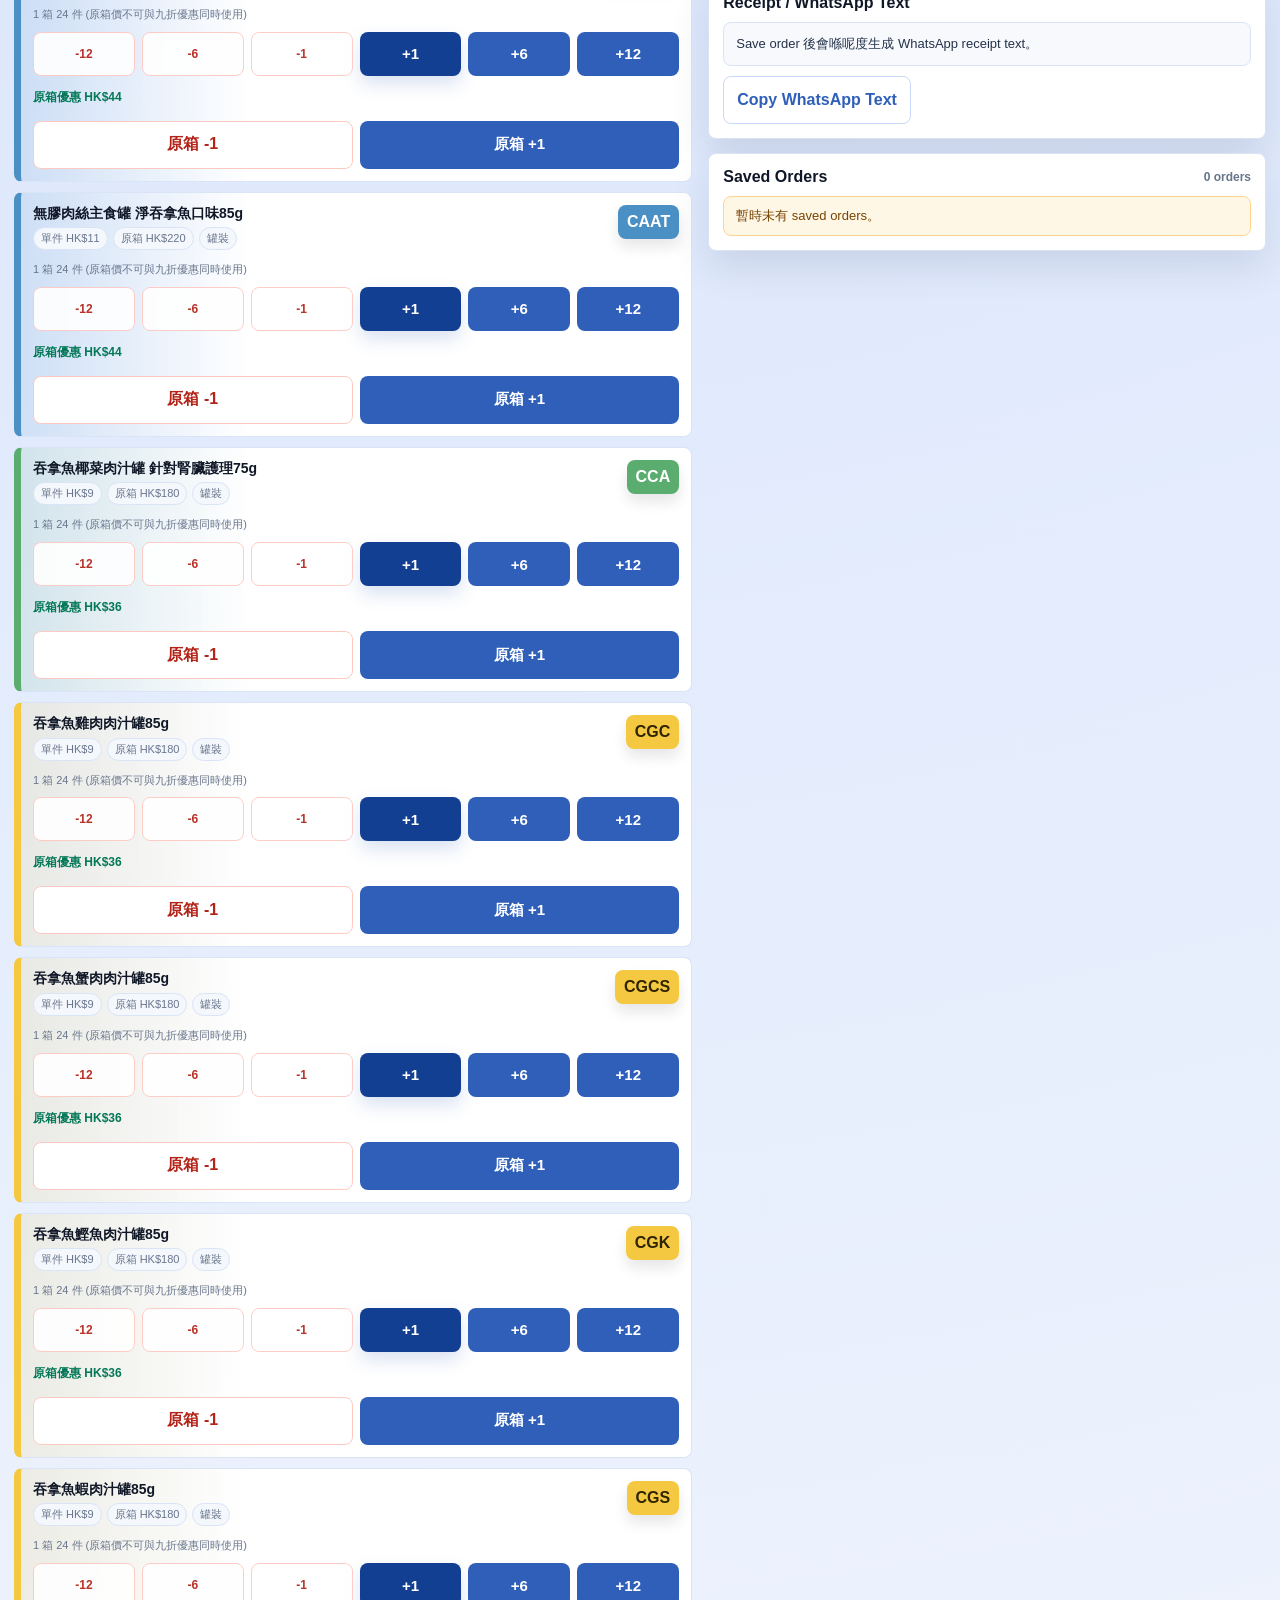
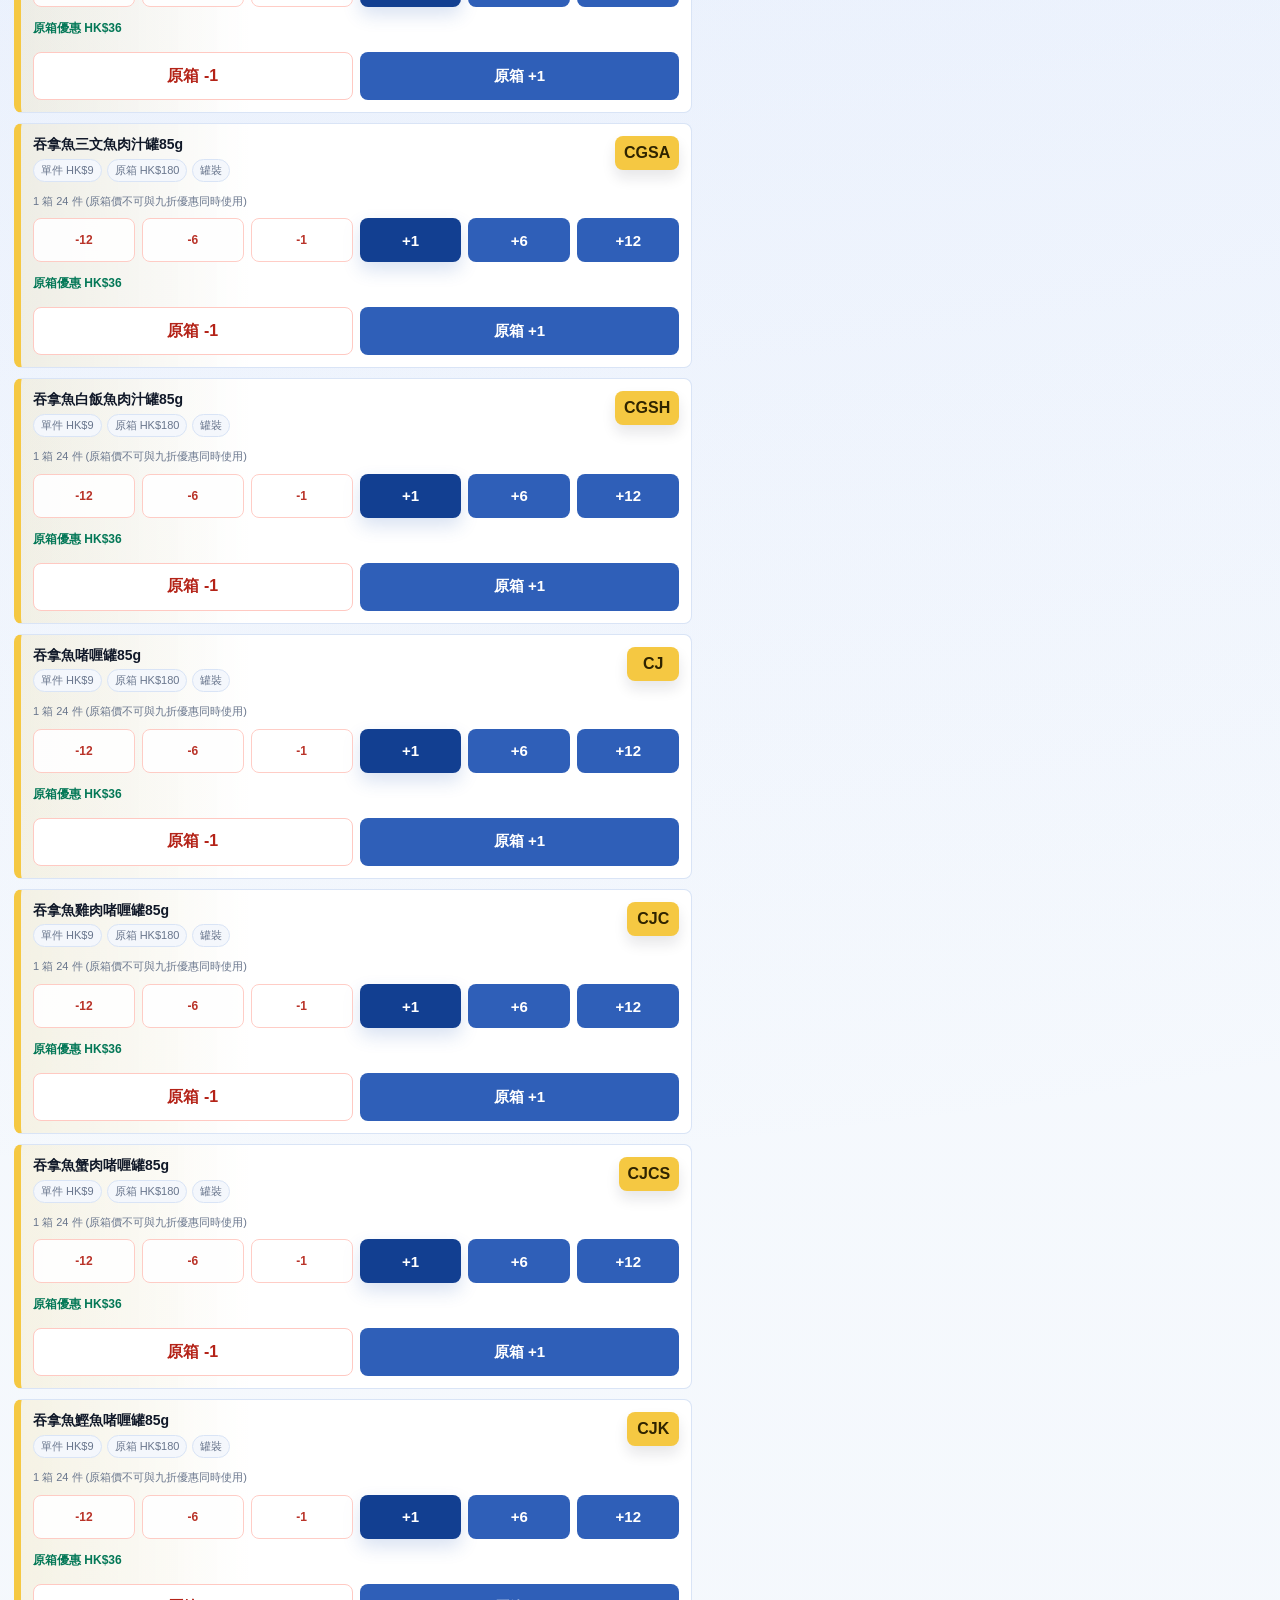
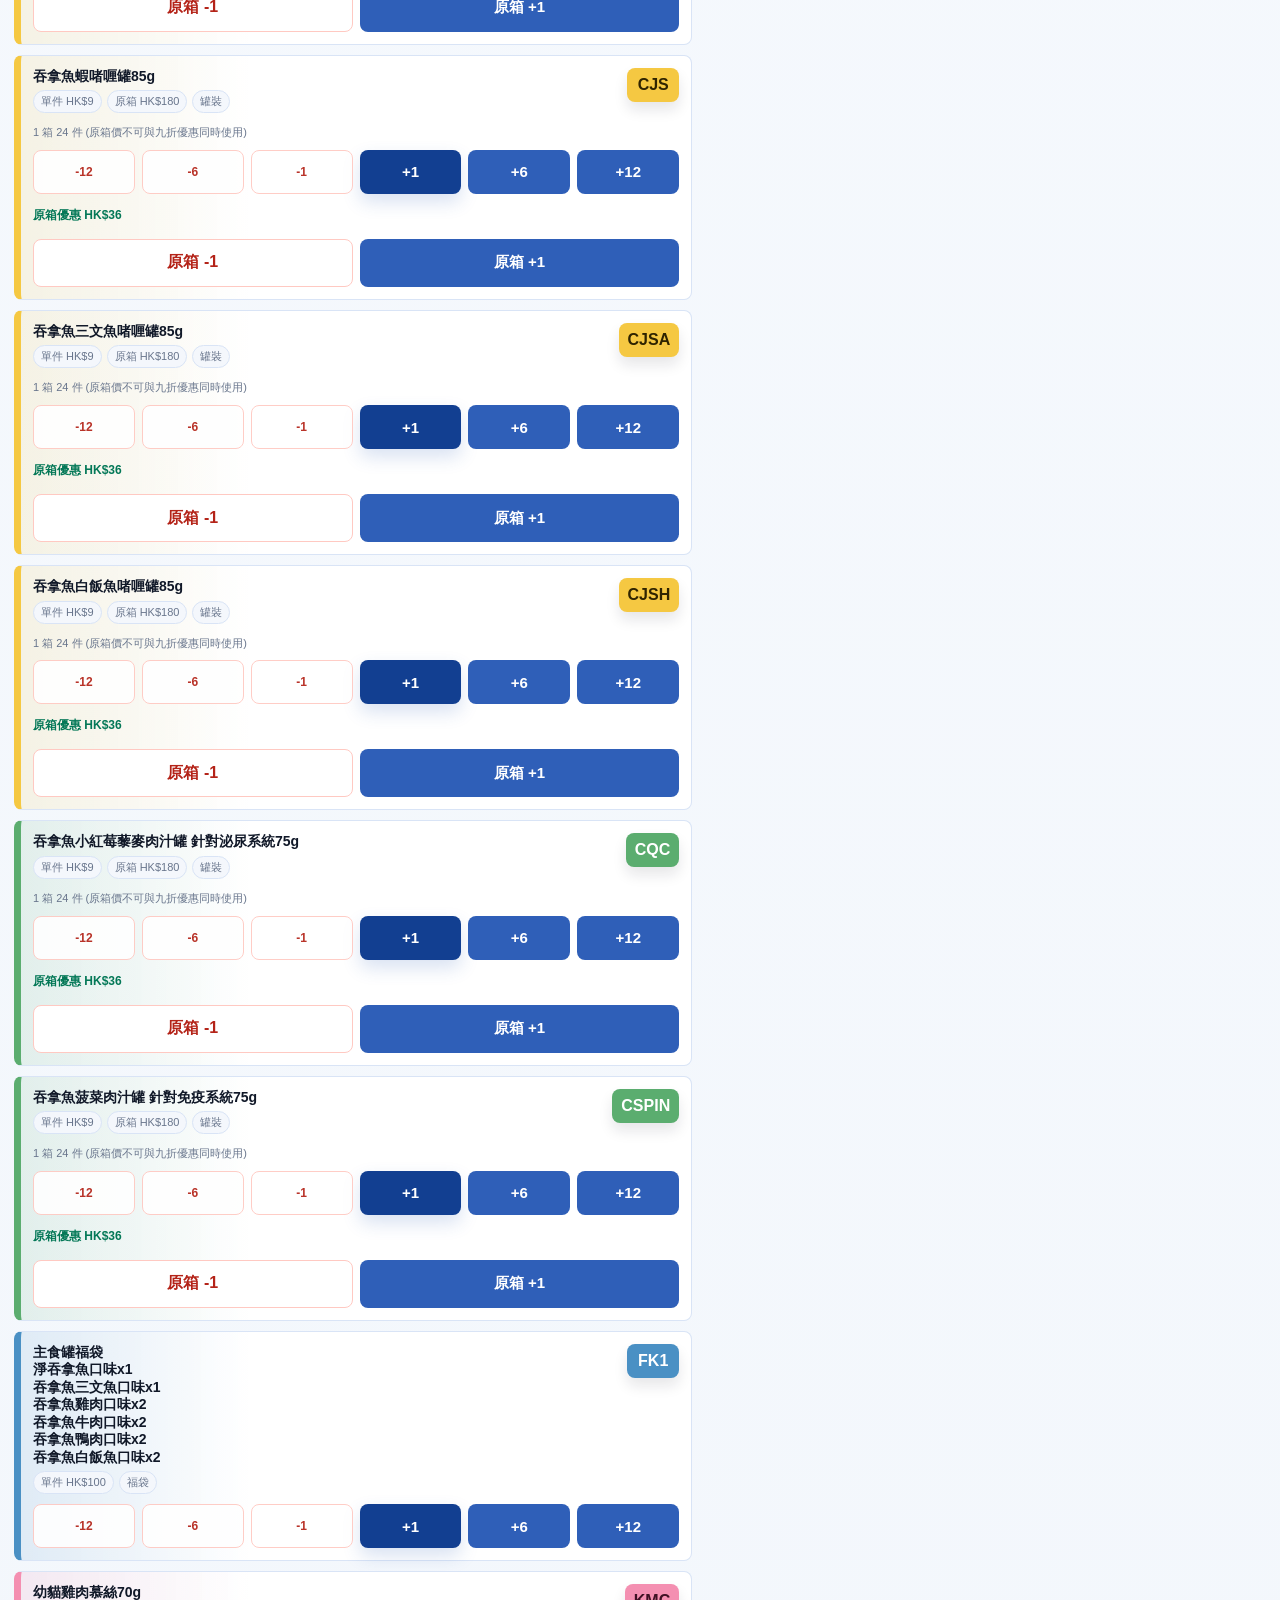
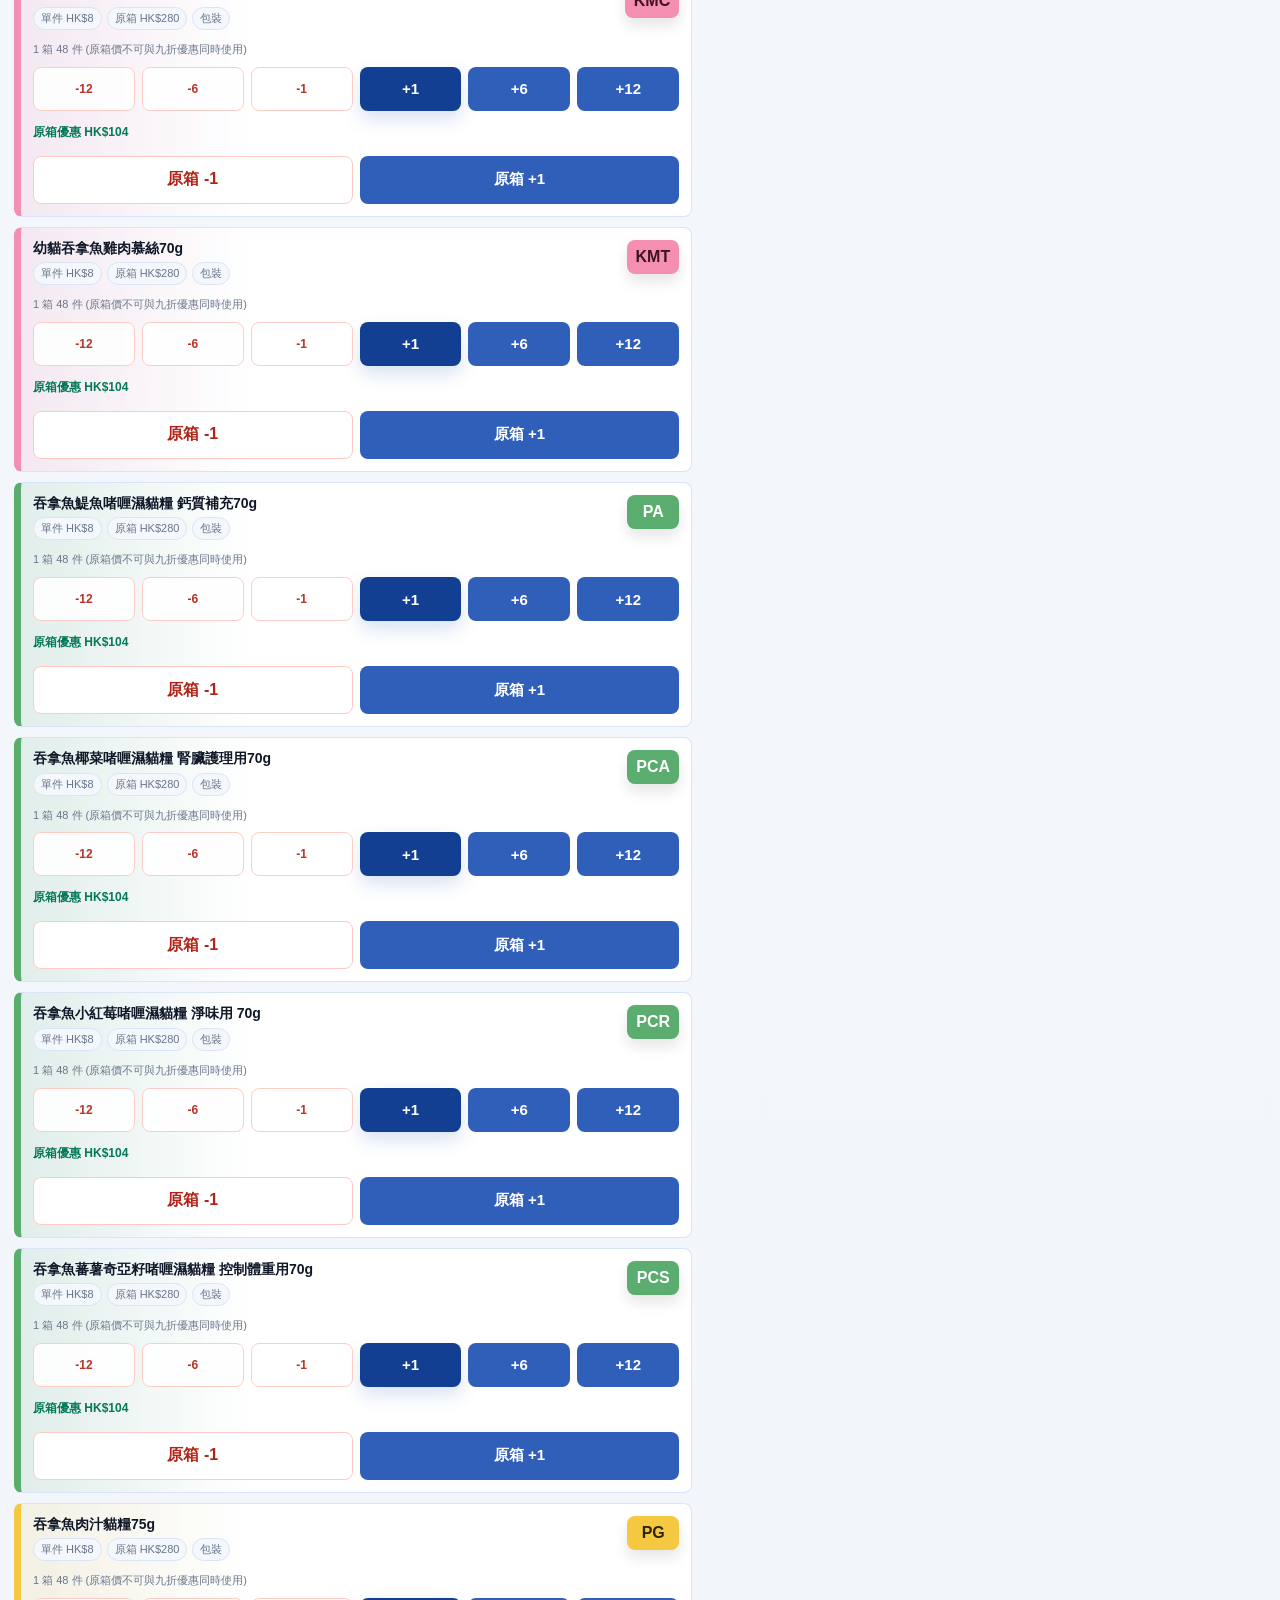
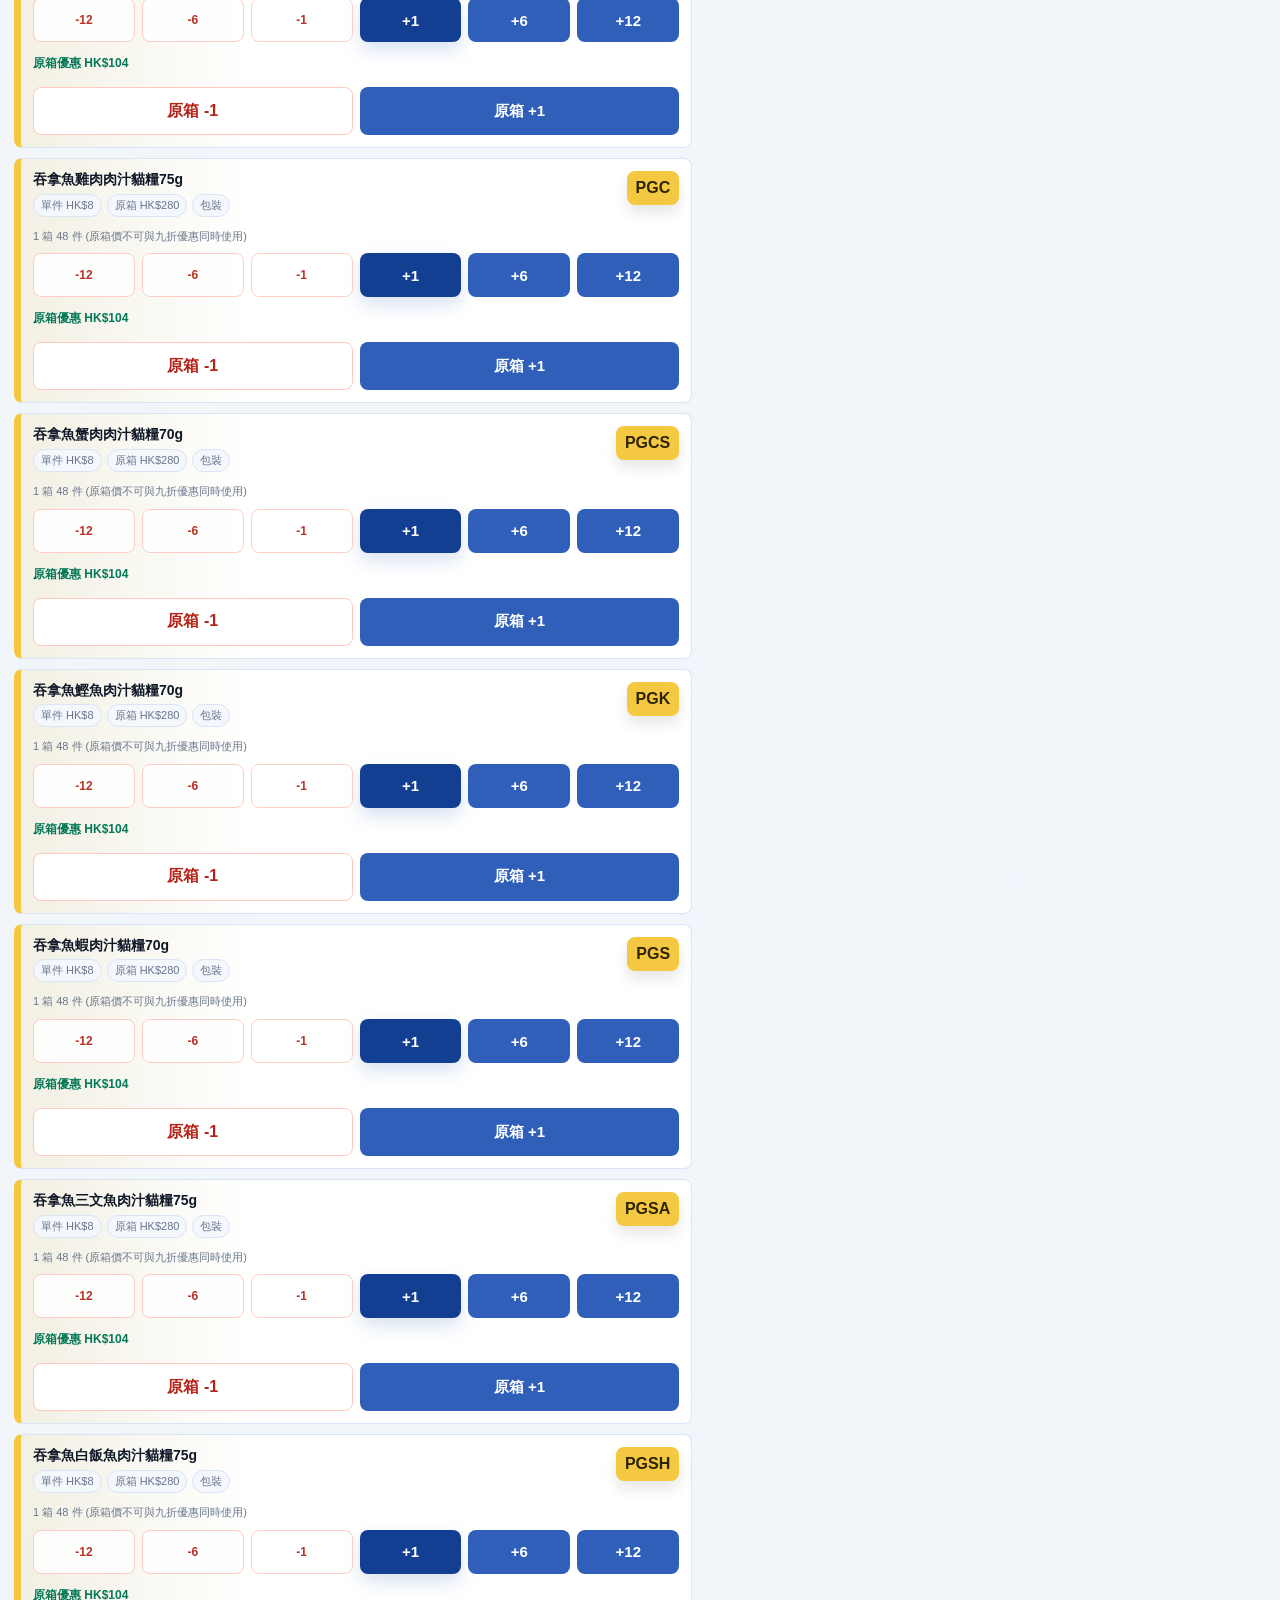
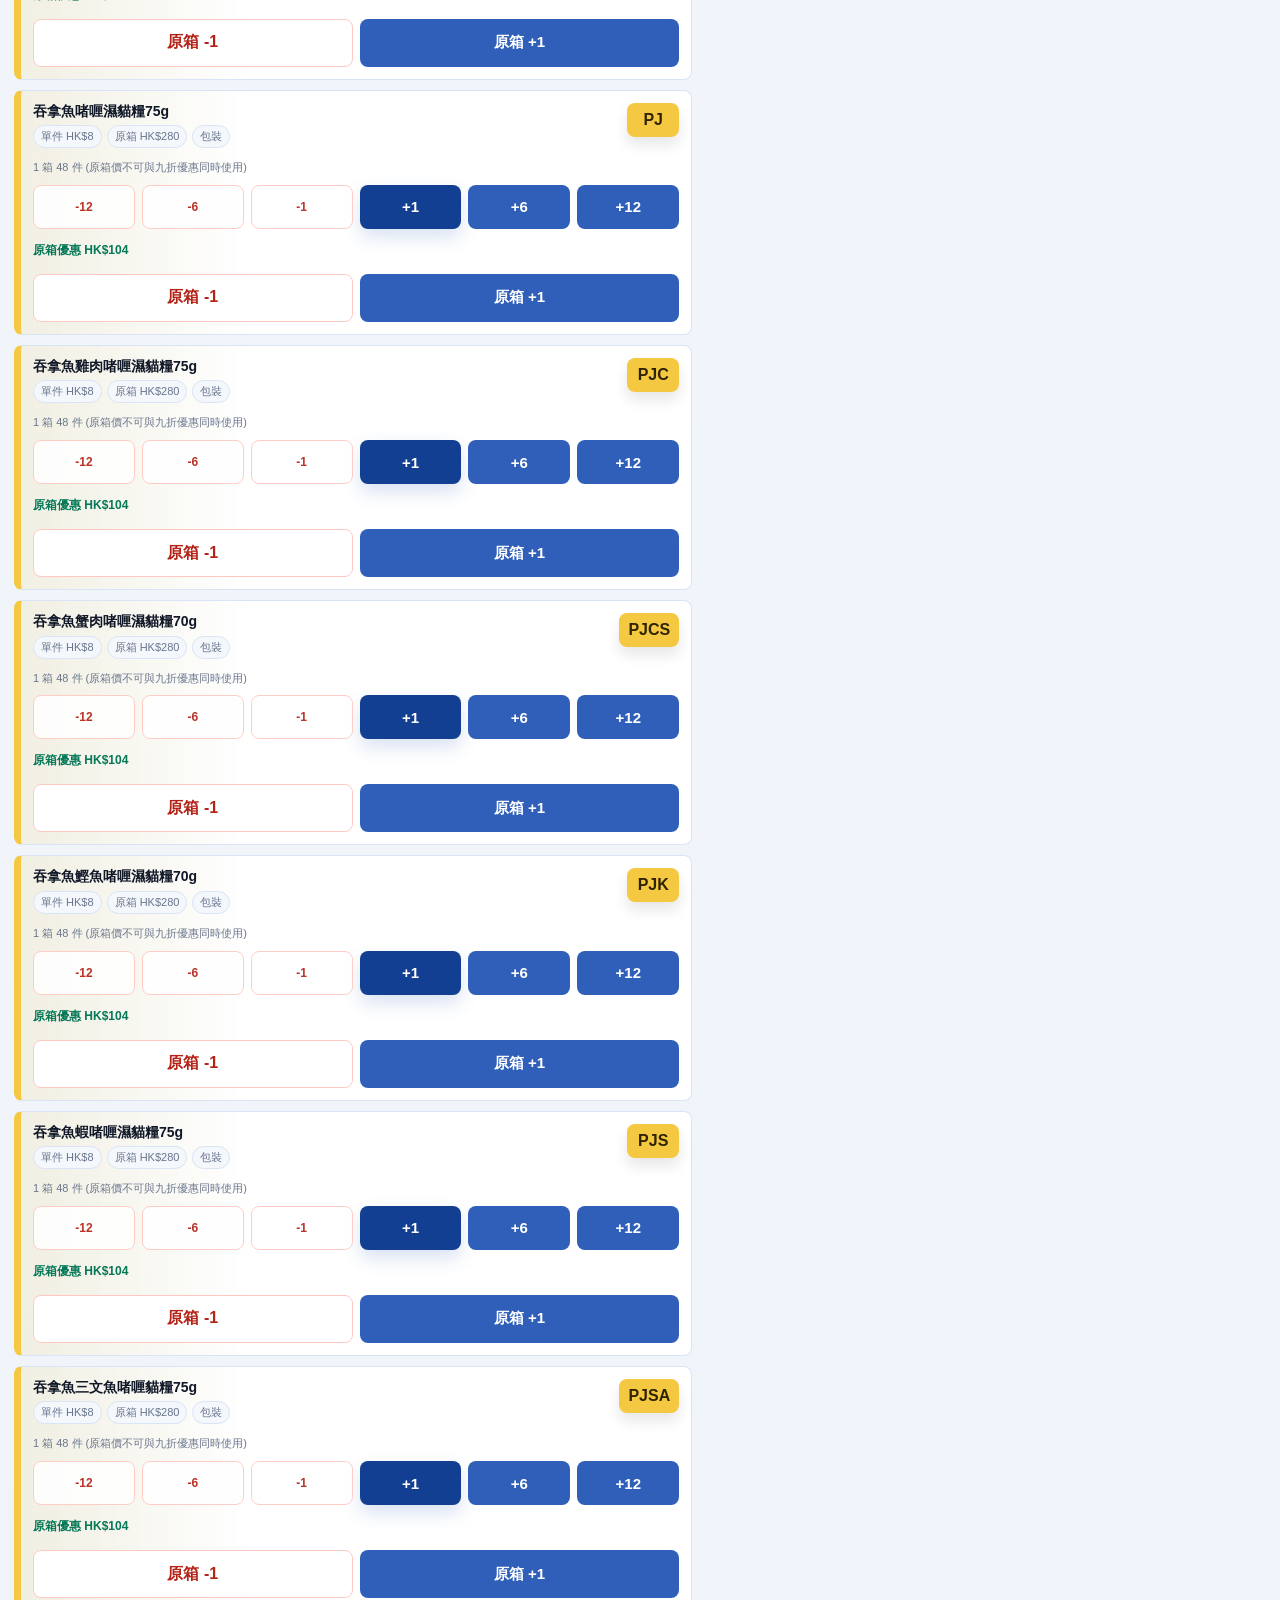
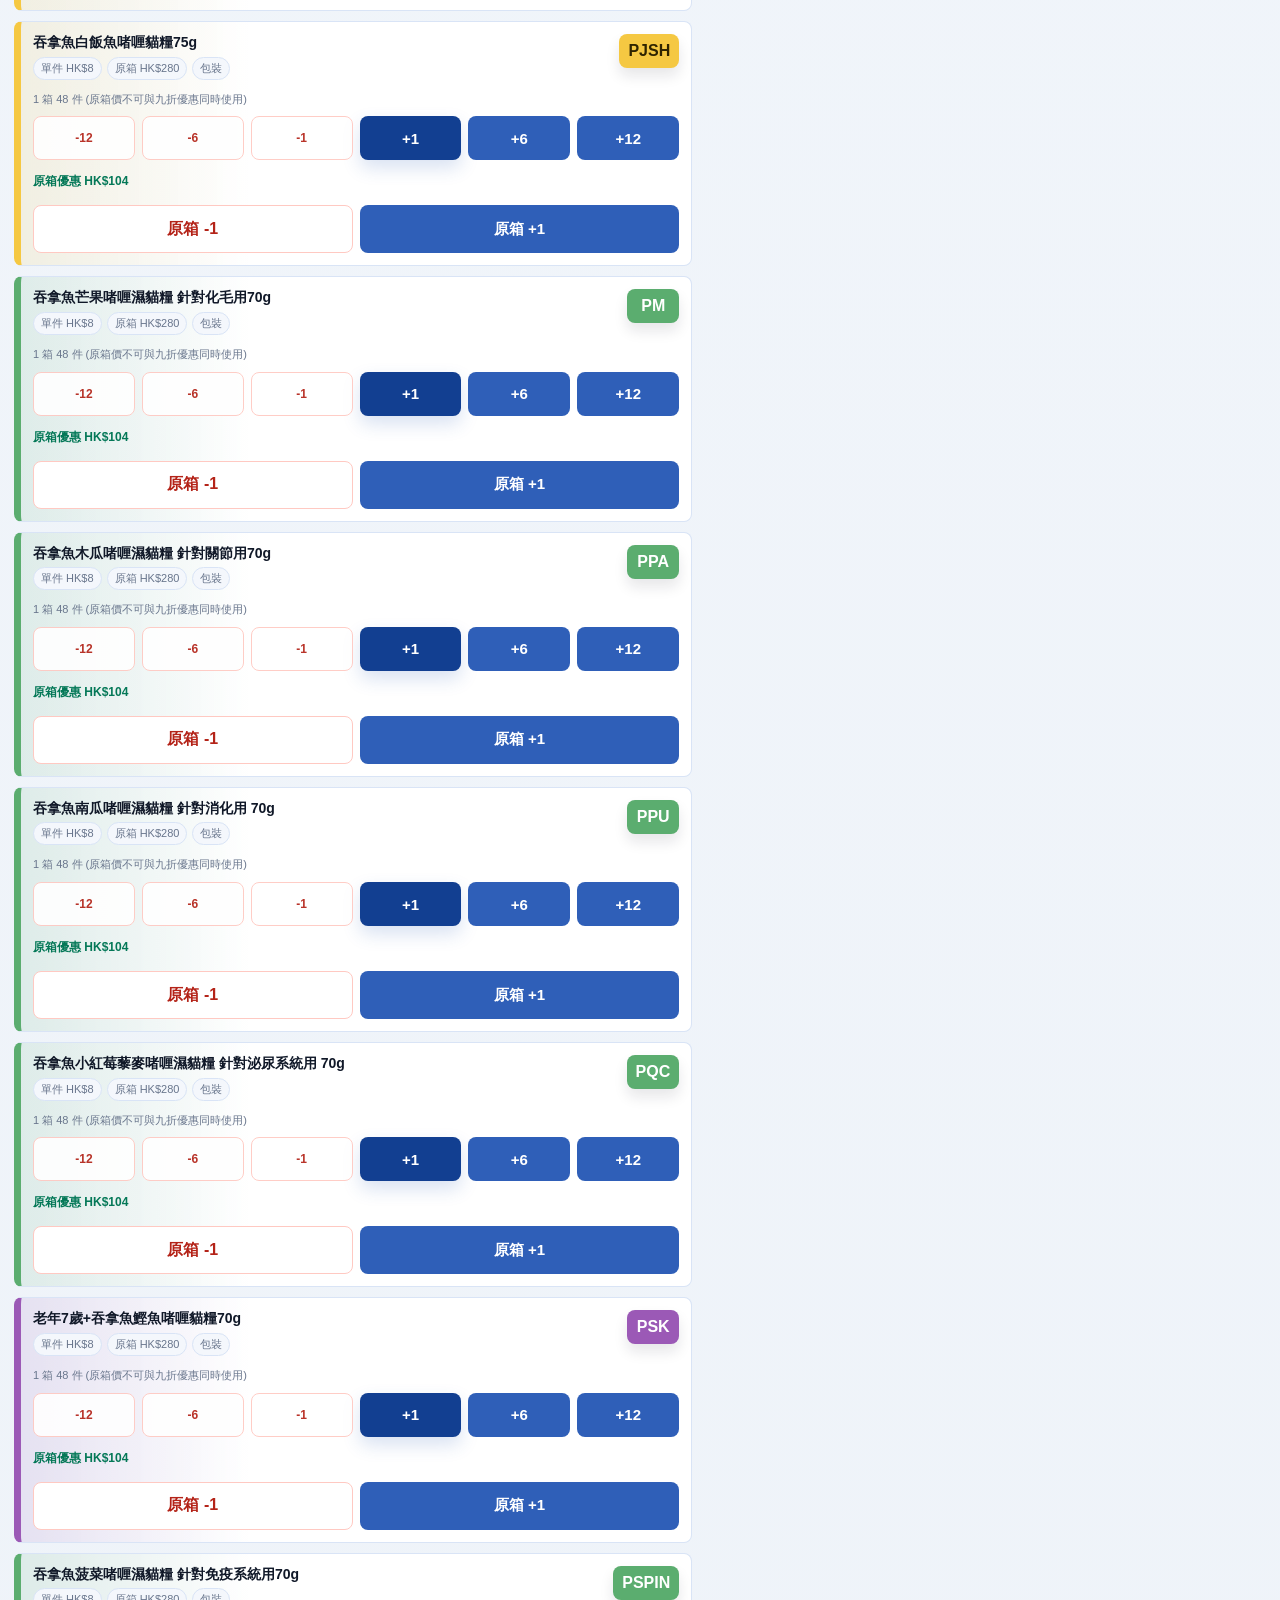
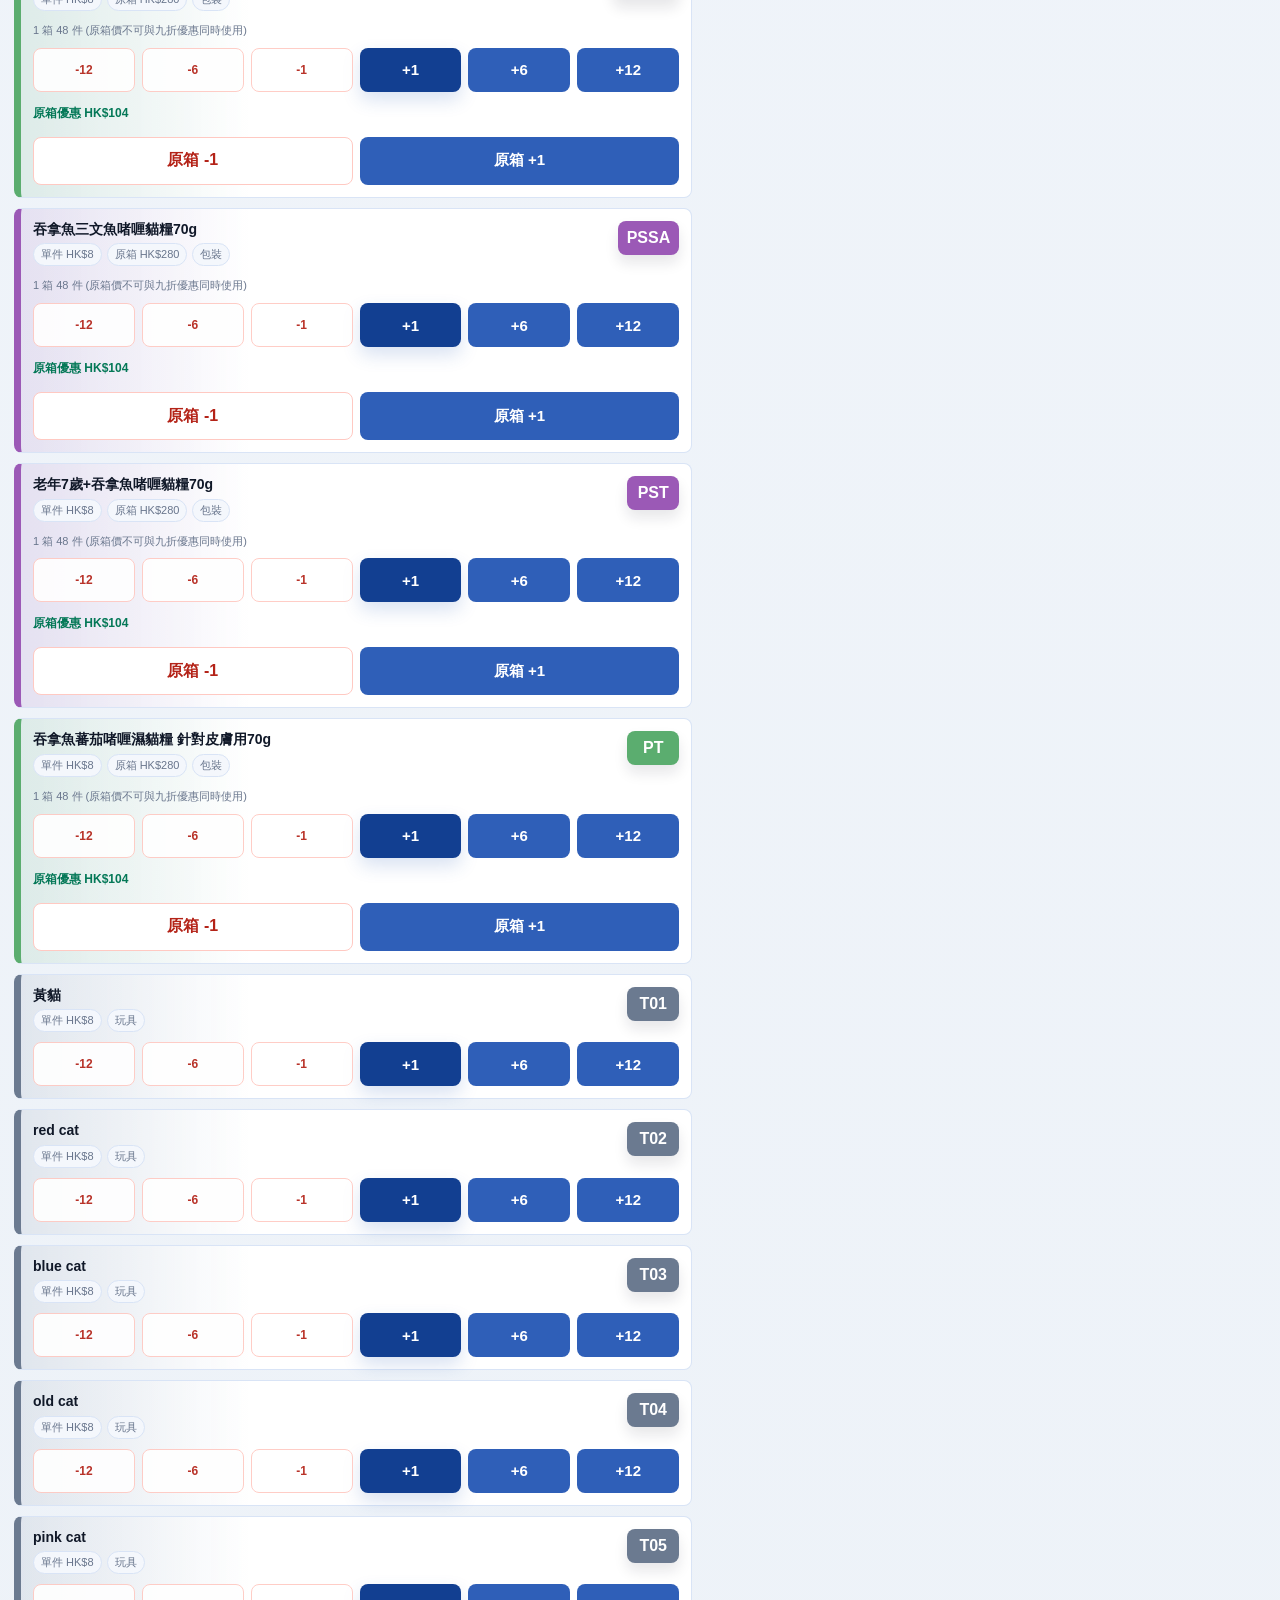
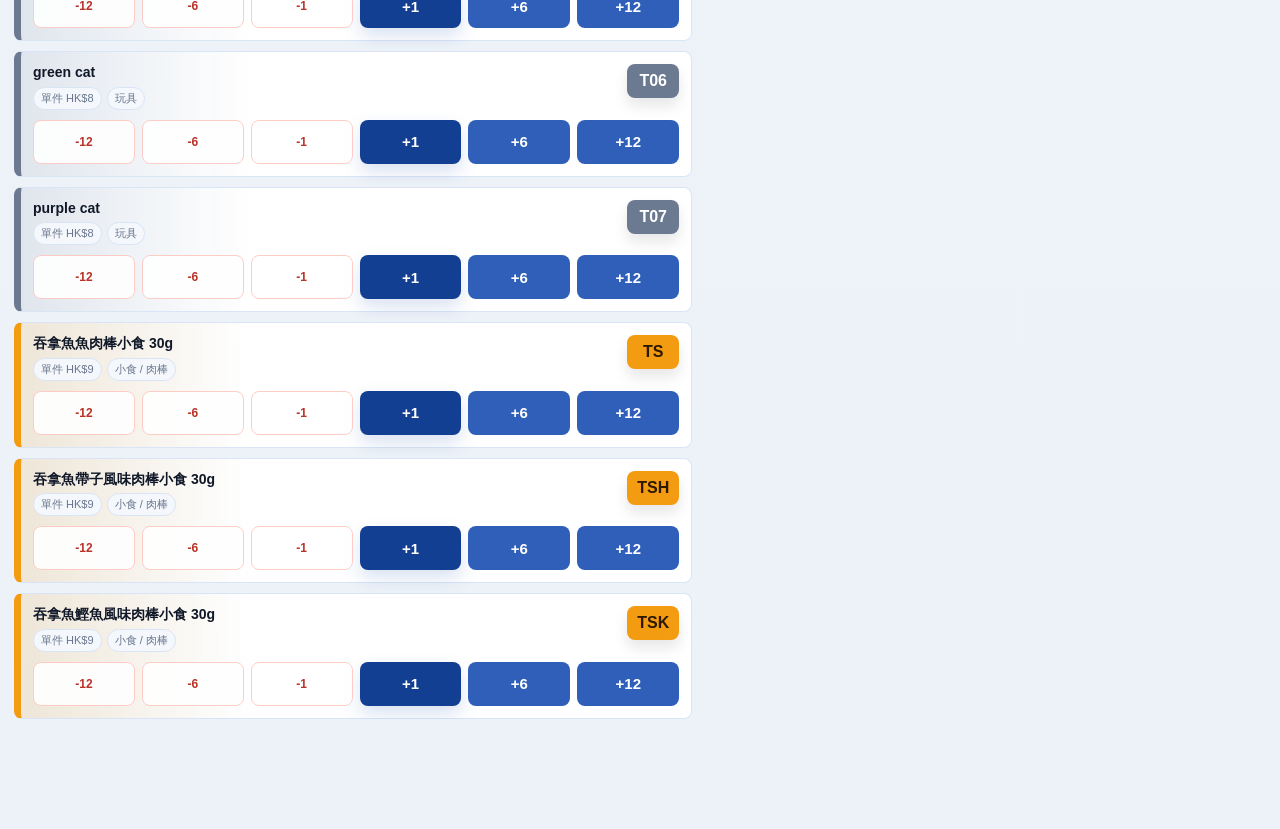
==== commit dc79bb98: "Add files via upload" ====
--- a/index.html
+++ b/index.html
@@ -2514,6 +2514,20 @@
   }
   renderProducts();
 }
+
+function updateQuickFilterChips() {
+  const selected = $('packagingFilter') ? $('packagingFilter').value : '';
+  document.querySelectorAll('.quick-filter-chips button[data-packaging]').forEach(btn => {
+    btn.classList.toggle('active', String(btn.dataset.packaging || '') === String(selected || ''));
+  });
+}
+
+window.setQuickPackagingFilter = function(value) {
+  if (!$('packagingFilter')) return;
+  $('packagingFilter').value = value || '';
+  updateQuickFilterChips();
+  renderProducts();
+};
 
 function htmlEscape(s) {
   return String(s ?? '').replace(/[&<>"']/g, ch => ({'&':'&amp;','<':'&lt;','>':'&gt;','"':'&quot;',"'":'&#39;'}[ch]));
@@ -3589,19 +3603,54 @@
   });
 }
 
+function normalizeAdminCompareProduct(p) {
+  const n = normalizeProduct(p || {});
+  return {
+    active: n.active !== false,
+    id: String(n.id || '').trim().toUpperCase(),
+    sku: String(n.sku || '').trim().toUpperCase(),
+    category: String(n.category || '').trim(),
+    name: String(n.name || '').replace(/\r\n/g, '\n').trim(),
+    spec: String(n.spec || '').trim(),
+    texture: String(n.texture || '').trim(),
+    unitPrice: Number(n.unitPrice || 0),
+    boxPrice: n.boxPrice === '' || n.boxPrice === null || n.boxPrice === undefined ? null : Number(n.boxPrice || 0),
+    remarks: String(n.remarks || '').replace(/\r\n/g, '\n').trim()
+  };
+}
+
+function adminProductMismatch(saved, expected) {
+  const a = normalizeAdminCompareProduct(saved);
+  const b = normalizeAdminCompareProduct(expected);
+  const fields = ['active','id','sku','category','name','spec','texture','unitPrice','boxPrice','remarks'];
+  for (const field of fields) {
+    if (a[field] !== b[field]) return field;
+  }
+  return '';
+}
+
+async function refreshCatalogAndFindSku(sku) {
+  const ok = await refreshCatalogFromSheet(false);
+  if (!ok) throw new Error('未能重新讀取 Catalog，請檢查網絡 / Apps Script execution。');
+  const saved = products.find(p => String(p.sku || '').toUpperCase() === String(sku || '').toUpperCase());
+  if (!saved) throw new Error('儲存後未能在 Catalog 找到該 SKU，請檢查 PIN / Apps Script execution。');
+  return saved;
+}
+
 async function adminSaveProduct() {
   try {
     const product = collectAdminProduct();
-    setAdminMessage('notice', 'Saving product...');
+    setAdminMessage('notice', 'Saving product... 送出後會重新讀 Catalog 核實，未核實前不會顯示成功。');
     await postAdminAction('saveProduct', { product });
-    await new Promise(r => setTimeout(r, 900));
-    const ok = await refreshCatalogFromSheet(false);
-    const saved = products.find(p => p.sku === product.sku);
-    if (!ok || !saved) throw new Error('儲存後未能在 Catalog 找到該 SKU，請檢查 PIN / Apps Script execution。');
-    const priceOk = Number(saved.unitPrice) === Number(product.unitPrice);
-    if (!priceOk) throw new Error('Catalog 已回傳，但價格未更新，可能 Apps Script 未部署新版本。');
+    await new Promise(r => setTimeout(r, 1100));
+    const saved = await refreshCatalogAndFindSku(product.sku);
+    const mismatch = adminProductMismatch(saved, product);
+    if (mismatch) {
+      throw new Error(`已送出但 Catalog 未核實更新欄位：${mismatch}。可能 PIN 錯、Apps Script 未部署新版本，或網絡失敗。`);
+    }
     renderAdminProducts();
-    setAdminMessage('success', `已更新 ${htmlEscape(product.sku)}。前台如未見新資料，請按「更新商品資料」。`);
+    renderProducts();
+    setAdminMessage('success', `已核實更新 ${htmlEscape(product.sku)}。前台如未見新資料，請按「更新商品資料」。`);
   } catch (err) {
     setAdminMessage('error', 'Save failed：' + String(err && err.message ? err.message : err));
   }
@@ -3612,14 +3661,20 @@
     const p = products.find(x => x.sku === sku);
     if (!p) return;
     const nextActive = p.active === false;
-    const okConfirm = confirm(`${nextActive ? 'Activate' : 'Deactivate'} ${sku}?\n\n商品只會 active=false 停用，不會硬刪除。`);
+    const okConfirm = confirm(`${nextActive ? 'Activate' : 'Deactivate'} ${sku}?
+
+商品只會 active=false 停用，不會硬刪除。`);
     if (!okConfirm) return;
+    setAdminMessage('notice', `${nextActive ? 'Activating' : 'Deactivating'} ${htmlEscape(sku)}... 送出後會重新讀 Catalog 核實。`);
     await postAdminAction('toggleProduct', { sku, active: nextActive });
-    await new Promise(r => setTimeout(r, 900));
-    await refreshCatalogFromSheet(false);
+    await new Promise(r => setTimeout(r, 1100));
+    const saved = await refreshCatalogAndFindSku(sku);
+    if ((saved.active !== false) !== Boolean(nextActive)) {
+      throw new Error('已送出但 Catalog active 狀態未改變，請檢查 PIN / Apps Script execution。');
+    }
     renderAdminProducts();
     renderProducts();
-    setAdminMessage('success', `${htmlEscape(sku)} 已${nextActive ? '啟用' : '停用'}。`);
+    setAdminMessage('success', `${htmlEscape(sku)} 已核實${nextActive ? '啟用' : '停用'}。`);
   } catch (err) {
     setAdminMessage('error', 'Toggle failed：' + String(err && err.message ? err.message : err));
   }
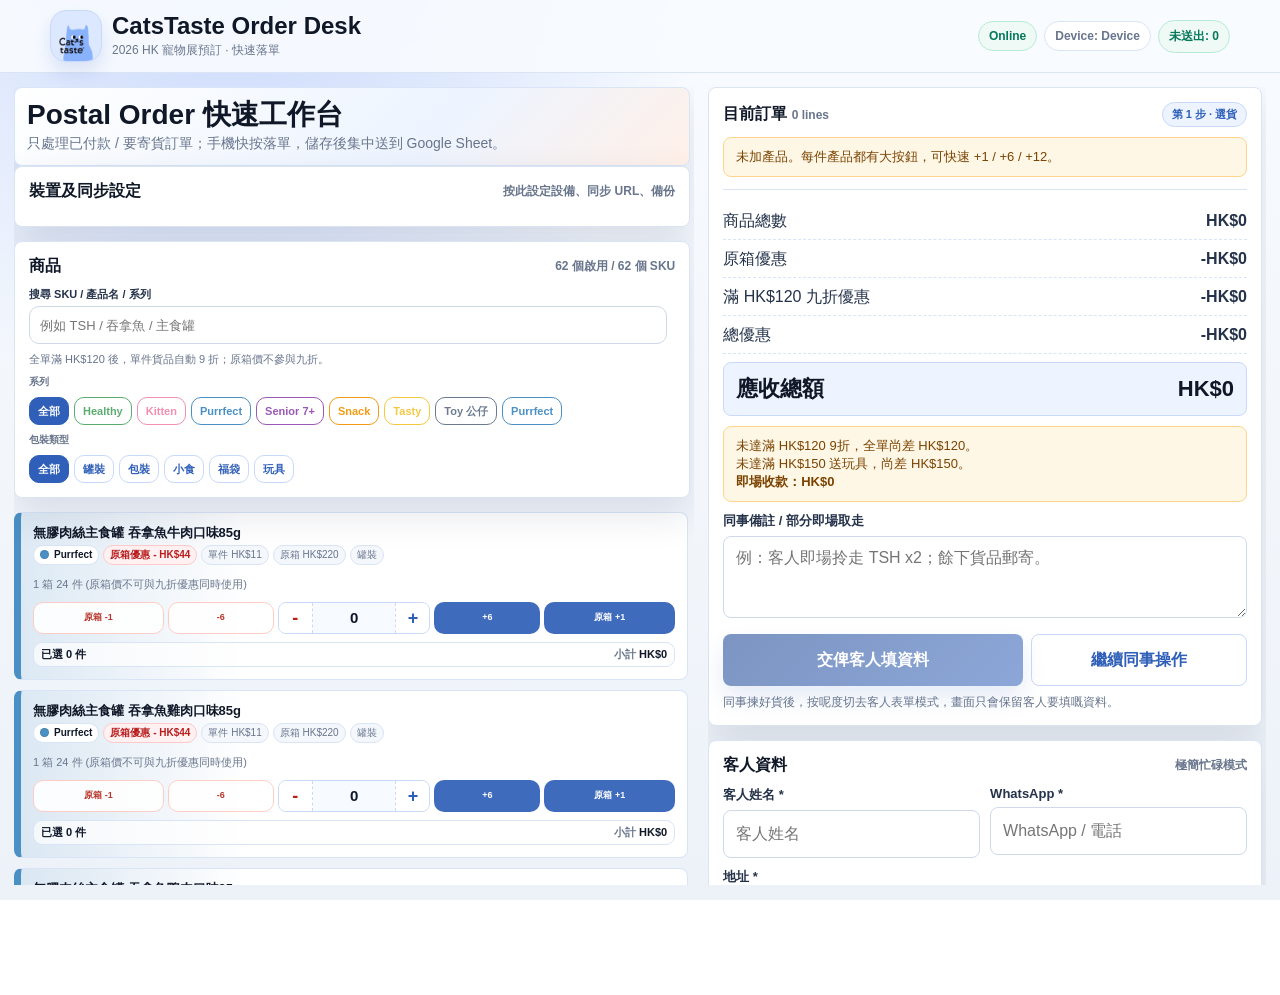
==== commit 2a374458: "Add files via upload" ====
--- a/index.html
+++ b/index.html
@@ -114,12 +114,27 @@
       gap: 14px;
     }
     main > section { min-width: 0; }
-    @media (min-width: 780px) {
+    @media (min-width: 1120px) {
+      html, body {
+        height: 100%;
+        overflow: hidden;
+      }
       main {
         grid-template-columns: minmax(0, 1fr) minmax(340px, .82fr);
         align-items: start;
+        height: calc(100vh - 74px);
+        overflow: hidden;
       }
-      .right-sticky { position: sticky; top: 86px; }
+      main > section {
+        height: 100%;
+        overflow-y: auto;
+        min-height: 0;
+        padding-right: 4px;
+      }
+      .right-sticky {
+        position: static;
+        top: auto;
+      }
       body { padding-bottom: 0; }
     }
     .card {
@@ -245,10 +260,47 @@
       top: 76px;
       z-index: 12;
     }
+    .search-card .grid.three {
+      grid-template-columns: minmax(190px, 1.45fr) minmax(130px, .8fr) minmax(130px, .8fr);
+      gap: 8px;
+      align-items: end;
+    }
+    .search-card label {
+      font-size: 11px;
+      margin-bottom: 4px;
+      white-space: nowrap;
+      overflow: hidden;
+      text-overflow: ellipsis;
+    }
+    .search-card input,
+    .search-card select {
+      min-height: 38px;
+      padding: 7px 10px;
+      border-radius: 10px;
+      font-size: 13px;
+    }
+    .search-input-with-action {
+      display: grid;
+      grid-template-columns: minmax(0, 1fr) auto;
+      gap: 8px;
+      align-items: center;
+    }
+    .search-input-with-action button {
+      min-height: 38px;
+      padding: 0 12px;
+      border-radius: 10px;
+      font-size: 12px;
+      white-space: nowrap;
+    }
+    .search-card p.small {
+      margin: 8px 0 0;
+      font-size: 11px;
+      line-height: 1.3;
+    }
     @media (max-width: 899px) {
       .search-card { top: 73px; }
     }
-    @media (max-width: 1049px) {
+    @media (max-width: 559px) {
       .search-card .grid.three { grid-template-columns: 1fr; }
     }
     .product-list {
@@ -259,6 +311,15 @@
       overflow:auto;
       padding-right: 2px;
       min-width: 0;
+    }
+    @media (min-width: 660px) and (max-width: 1023px) {
+      .product-list {
+        grid-template-columns: repeat(2, minmax(0, 1fr));
+        gap: 12px;
+      }
+      .product {
+        height: 100%;
+      }
     }
     .product.inactive {
       opacity: .58;
@@ -306,11 +367,21 @@
       letter-spacing: 0;
       box-shadow: 0 8px 14px rgba(16, 24, 40, .10);
     }
+    .product-top .sku-badge {
+      display: none;
+    }
     .product-title {
       font-weight: 800;
       line-height: 1.25;
       white-space: pre-line;
       color: var(--ink);
+    }
+    .product-subtitle {
+      margin-top: 4px;
+      color: #888888;
+      font-size: 11px;
+      line-height: 1.35;
+      white-space: pre-line;
     }
     .product-meta {
       font-size: 12px;
@@ -324,6 +395,27 @@
       border:1px solid #d9e4f6;
       border-radius:999px;
       padding:3px 7px;
+    }
+    .packaging-tag {
+      display:inline-flex;
+      align-items:center;
+      gap: 5px;
+    }
+    .series-tag {
+      display:inline-flex;
+      align-items:center;
+      gap: 5px;
+      background:#fff;
+      font-weight: 850;
+      color: var(--ink);
+    }
+    .series-dot {
+      width: 9px;
+      height: 9px;
+      border-radius: 50%;
+      background: var(--series-color, #6B7A90);
+      box-shadow: inset 0 0 0 1px rgba(16,24,40,.12);
+      flex: 0 0 auto;
     }
     .series-legend {
       display:flex;
@@ -354,14 +446,13 @@
     }
     .product-actions {
       display:grid;
-      grid-template-columns: 72px minmax(120px, 1fr) minmax(96px, auto) minmax(96px, auto);
+      grid-template-columns: 1fr;
       gap: 8px;
-      align-items:end;
+      align-items: stretch;
       min-width: 0;
     }
     .product-actions > * { min-width: 0; }
     @media (max-width: 560px) {
-      .product-actions { grid-template-columns: 64px minmax(0, 1fr) minmax(76px, auto) 68px; }
       .product-actions label { font-size: 11px; }
       .product-actions button { padding-left: 8px; padding-right: 8px; }
     }
@@ -419,6 +510,45 @@
       border-radius: var(--radius);
       font-size: 13px;
       line-height: 1.4;
+    }
+    .empty-state {
+      display:flex;
+      align-items:center;
+      justify-content:space-between;
+      gap: 10px;
+      padding: 10px 12px;
+      border:1px solid #c9d9fa;
+      background:#f7faff;
+      color:#30425f;
+      border-radius: var(--radius);
+    }
+    .empty-state-copy {
+      min-width: 0;
+      flex: 1 1 auto;
+    }
+    .empty-state strong {
+      color: var(--ink);
+      font-size: 14px;
+      display:block;
+    }
+    .empty-state .small {
+      color: var(--muted);
+      line-height: 1.35;
+      font-size: 12px;
+      margin-top: 3px;
+    }
+    .empty-state .btns {
+      flex: 0 0 auto;
+      display:flex;
+      align-items:center;
+      flex-wrap: wrap;
+      gap: 8px;
+    }
+    .empty-state button {
+      min-height: 34px;
+      padding: 0 12px;
+      border-radius: 12px;
+      font-size: 12px;
     }
     .success {
       padding: 10px 12px;
@@ -512,25 +642,26 @@
       display:flex;
       align-items:center;
       justify-content:space-between;
-      gap: 8px;
+      gap: 6px;
       width: min(265px, calc(100vw - 20px));
-      padding: 8px;
+      padding: 5px 6px;
       border-radius: var(--radius);
       background: rgba(16, 24, 40, .96);
       color: #fff;
       box-shadow: 0 18px 40px rgba(16,24,40,.25);
     }
     .mobile-cart-bar span { display:block; font-size: 11px; color: #d7def0; }
-    .mobile-cart-bar strong { display:block; font-size: 16px; }
+    .mobile-cart-bar strong { display:block; font-size: 14px; line-height: 1.05; }
     .mobile-cart-bar a {
-      min-height: 40px;
+      min-height: 28px;
       display:flex;
       align-items:center;
-      padding: 0 11px;
+      padding: 0 9px;
       border-radius: var(--radius);
       background: var(--brand);
       color: #10203e;
       font-weight: 850;
+      font-size: 11px;
       text-decoration:none;
     }
     @media (min-width: 780px) {
@@ -603,10 +734,16 @@
     }
     .admin-products {
       display:grid;
-      gap: 7px;
+      gap: 8px;
       max-height: 500px;
       overflow:auto;
       padding-right: 2px;
+    }
+    @media (min-width: 660px) {
+      .admin-products {
+        grid-template-columns: repeat(2, minmax(0, 1fr));
+        align-items: start;
+      }
     }
     .admin-product-row {
       border: 1px solid #d9e4f6;
@@ -615,27 +752,157 @@
       background: #fff;
       display:grid;
       gap: 5px;
+      cursor: pointer;
+      min-width: 0;
+    }
+    .admin-product-row:hover,
+    .admin-product-row.selected {
+      border-color: #87a9f6;
+      background: #f7faff;
     }
     .admin-product-row.inactive { opacity: .55; background:#f7f9fd; }
-    .admin-product-row strong { color: var(--ink); }
+    .admin-product-head {
+      display:flex;
+      justify-content:space-between;
+      align-items:flex-start;
+      gap: 10px;
+    }
+    .admin-product-row strong {
+      color: var(--ink);
+      min-width: 0;
+      overflow-wrap:anywhere;
+      line-height: 1.25;
+    }
+    .admin-product-row .pill { flex: 0 0 auto; padding: 4px 8px; font-size: 11px; }
+    .admin-product-name {
+      color: var(--ink);
+      line-height: 1.3;
+      overflow-wrap:anywhere;
+    }
     .admin-form-grid { display:grid; grid-template-columns: 1fr; gap: 10px; }
     @media (min-width: 620px) { .admin-form-grid.two { grid-template-columns: repeat(2, minmax(0, 1fr)); } }
     .admin-login { border: 1px solid #d9e4f6; background:#f7faff; padding: 10px; border-radius: var(--radius); margin-top: 10px; }
+    .admin-search-card {
+      border: 1px solid #d9e4f6;
+      background:#f8fbff;
+      border-radius: var(--radius);
+      padding: 10px;
+      margin-top: 10px;
+    }
+    .admin-search-card label {
+      margin-bottom: 4px;
+    }
     .logo { cursor: pointer; }
 
-    .quick-actions { display:grid; grid-template-columns: repeat(6, minmax(0, 1fr)); gap: 7px; }
-    .quick-actions button { padding: 10px 6px; min-height: 44px; font-size: 13px; }
-    .quick-actions button.minus { background:#fff; color: var(--bad); border: 1px solid #ffc9c2; }
-    .quick-actions button.plus { background: var(--brand-dark); }
-    .box-actions { display:grid; grid-template-columns: repeat(2, minmax(0, 1fr)); gap: 7px; margin-top: 7px; }
-    .box-actions button { min-height: 44px; }
+    .quick-actions,
+    .box-actions { display:grid; gap: 4px; }
+    .quick-actions.has-box { grid-template-columns: minmax(0, .82fr) minmax(0, .62fr) minmax(116px, 1.28fr) minmax(0, .62fr) minmax(0, .82fr); }
+    .quick-actions.no-box { grid-template-columns: minmax(0, .74fr) minmax(116px, 1.28fr) minmax(0, .74fr); }
+    .box-actions { grid-template-columns: minmax(0, 1fr) minmax(116px, .8fr) minmax(0, 1fr); margin-top: 7px; }
+    .quick-actions button,
+    .box-actions button {
+      padding: 4px 4px;
+      min-height: 30px;
+      font-size: 9px;
+      line-height: 1;
+      border-radius: 10px;
+      white-space: nowrap;
+      display:flex;
+      align-items:center;
+      justify-content:center;
+    }
+    .quick-actions button.minus,
+    .box-actions button.minus { background:#fff; color: var(--bad); border: 1px solid #ffc9c2; }
+    .quick-actions button.plus,
+    .box-actions button.plus { background: var(--brand-dark); }
+    .product-qty-controls {
+      display:flex;
+      align-items:center;
+      justify-content:center;
+      min-height: 30px;
+      border:1px solid #c9d9fa;
+      background:#f7faff;
+      border-radius: var(--radius);
+      overflow:hidden;
+    }
+    .product-qty-controls button {
+      flex: 0 0 34px;
+      min-height: 30px;
+      border-radius: 0;
+      background:#fff;
+      color: var(--brand-dark);
+      border:0;
+      padding: 0;
+      font-size: 18px;
+      line-height: 1;
+      font-weight: 900;
+    }
+    .product-qty-controls button:first-child {
+      color: var(--bad);
+      border-right:1px dashed #c9d9fa;
+    }
+    .product-qty-controls button:last-child {
+      border-left:1px dashed #c9d9fa;
+    }
+    .product-qty-controls span {
+      flex: 1 1 auto;
+      min-width: 46px;
+      text-align:center;
+      font-weight: 900;
+      color: var(--ink);
+      font-size: 15px;
+      line-height: 1;
+    }
+    .product-qty-readout {
+      min-height: 24px;
+      border:1px solid #c9d9fa;
+      background:#f7faff;
+      border-radius: var(--radius);
+      display:flex;
+      align-items:center;
+      justify-content:center;
+      text-align:center;
+      color: var(--ink);
+      font-weight: 900;
+      line-height: 1.15;
+      padding: 2px 4px;
+    }
+    .product-qty-readout span {
+      display:block;
+      color: var(--muted);
+      font-size: 10px;
+      font-weight: 750;
+    }
+    .product-shortcut-line {
+      color: var(--muted);
+      font-size: 11px;
+      line-height: 1.25;
+      margin-top: 3px;
+    }
+    .product-card-summary {
+      display:flex;
+      justify-content:space-between;
+      gap: 8px;
+      flex-wrap:wrap;
+      border: 1px solid #d9e4f6;
+      background: rgba(255,255,255,.72);
+      border-radius: 9px;
+      padding: 4px 7px;
+      color: var(--ink);
+      font-size: 11px;
+      font-weight: 850;
+      width: 100%;
+    }
+    .product-card-summary span {
+      color: var(--muted);
+      font-weight: 750;
+    }
     .hot-card-label { font-size: 12px; color: var(--muted); font-weight: 750; margin: 2px 0 6px; }
     .cart-qty-controls { display:flex; gap: 4px; align-items:center; justify-content:flex-end; }
     .cart-qty-controls button { min-height: 32px; padding: 4px 8px; border-radius: 8px; }
     .cart-qty-controls span { min-width: 24px; text-align:center; font-weight: 800; }
     @media (max-width: 560px) {
-      .quick-actions { grid-template-columns: repeat(3, minmax(0, 1fr)); }
-      .product-actions { display:block; }
+      .product-actions { display:grid; grid-template-columns: 1fr; }
     }
 
 
@@ -673,12 +940,142 @@
       margin-top: 12px;
     }
     .customer-actions button { width: 100%; }
+    .handoff-actions {
+      display: grid;
+      grid-template-columns: 1.25fr .9fr;
+      gap: 8px;
+      margin-top: 12px;
+    }
+    .handoff-actions button { width: 100%; }
+    .handoff-primary {
+      min-height: 52px;
+      font-size: 16px;
+      background: linear-gradient(135deg, #123f91 0%, #2f5fb8 100%);
+      box-shadow: 0 12px 24px rgba(47, 95, 184, .22);
+    }
+    .handoff-note {
+      margin-top: 8px;
+      font-size: 12px;
+      color: var(--muted);
+      line-height: 1.4;
+    }
+    .customer-mode-shell {
+      display: none;
+      margin-top: 12px;
+      border: 1px solid #c9d9fa;
+      background: linear-gradient(180deg, #f7faff 0%, #ffffff 100%);
+      border-radius: var(--radius);
+      padding: 12px;
+      gap: 10px;
+    }
+    .customer-mode-shell.active {
+      display: grid;
+    }
+    .customer-mode-head {
+      display: flex;
+      justify-content: space-between;
+      gap: 10px;
+      align-items: flex-start;
+      flex-wrap: wrap;
+    }
+    .customer-mode-head h3 {
+      margin: 0;
+      color: var(--ink);
+      font-size: 20px;
+      line-height: 1.1;
+    }
+    .customer-mode-head p {
+      margin: 4px 0 0;
+      color: var(--muted);
+      font-size: 13px;
+      line-height: 1.45;
+    }
+    .customer-mode-summary {
+      display: grid;
+      grid-template-columns: repeat(3, minmax(0, 1fr));
+      gap: 8px;
+    }
+    .customer-mode-stat {
+      border: 1px solid #d9e4f6;
+      border-radius: var(--radius);
+      background: #fff;
+      padding: 10px;
+    }
+    .customer-mode-stat span {
+      display: block;
+      color: var(--muted);
+      font-size: 11px;
+    }
+    .customer-mode-stat strong {
+      display: block;
+      color: var(--ink);
+      font-size: 18px;
+      margin-top: 4px;
+      line-height: 1.1;
+    }
+    .customer-mode-shell .customer-actions {
+      margin-top: 0;
+    }
+    body.customer-entry-mode .app-hero,
+    body.customer-entry-mode .settings-card,
+    body.customer-entry-mode .search-card,
+    body.customer-entry-mode #productList,
+    body.customer-entry-mode #packingAppPanel,
+    body.customer-entry-mode #checkoutPanel > .card:first-child,
+    body.customer-entry-mode #checkoutPanel > .card:last-child,
+    body.customer-entry-mode .mobile-cart-bar {
+      display: none !important;
+    }
+    body.customer-entry-mode main {
+      grid-template-columns: 1fr !important;
+      max-width: 860px;
+      height: auto !important;
+      overflow: visible !important;
+    }
+    body.customer-entry-mode #checkoutPanel {
+      position: static;
+      top: auto;
+    }
+    body.customer-entry-mode,
+    body.customer-entry-mode html {
+      overflow: auto !important;
+      height: auto !important;
+    }
+    body.customer-entry-mode main > section {
+      height: auto !important;
+      overflow: visible !important;
+      padding-right: 0 !important;
+    }
+    body.customer-entry-mode #checkoutPanel > .card:nth-child(2) {
+      display: none !important;
+    }
+    body.customer-entry-mode .customer-mode-shell {
+      display: grid;
+    }
+    body.customer-entry-mode .topbar {
+      align-items: center;
+    }
+    body.customer-entry-mode .status .pill:not(:first-child) {
+      display: none;
+    }
+    body.customer-entry-mode .subtitle {
+      display: none;
+    }
+    body.customer-entry-mode #customerInfoCard {
+      border-color: #bcd1f5;
+      box-shadow: 0 20px 44px rgba(26, 45, 84, .12);
+    }
     .product-actions {
+      display:grid;
       grid-template-columns: 1fr;
       gap: 8px;
-    }
-    .quick-actions button.plus { font-size: 15px; }
-    .quick-actions button.minus { font-size: 12px; opacity: .92; }
+      align-items: stretch;
+    }
+    .quick-actions button.plus,
+    .quick-actions button.minus {
+      font-size: 9px;
+      opacity: .92;
+    }
     .box-actions button.plus { background: var(--brand-dark); }
     .box-actions button.minus { background:#fff; color: var(--bad); border: 1px solid #ffc9c2; }
     .sheet-tabs {
@@ -698,6 +1095,249 @@
       background: var(--brand-dark);
       color: #fff;
       border-color: var(--brand-dark);
+    }
+    .packing-app-card {
+      border-color: #bbf7d0;
+      background: linear-gradient(180deg, #f4fff8 0%, #ffffff 62%);
+    }
+    .packing-app-head {
+      display:flex;
+      justify-content:space-between;
+      gap: 10px;
+      align-items:flex-start;
+      flex-wrap: wrap;
+    }
+    .packing-app-actions {
+      display:grid;
+      grid-template-columns: repeat(2, minmax(0, 1fr));
+      gap: 8px;
+      margin-top: 10px;
+    }
+    .packing-app-actions button {
+      min-height: 42px;
+      padding: 8px 10px;
+    }
+    .packing-stats {
+      display:grid;
+      grid-template-columns: repeat(3, minmax(0, 1fr));
+      gap: 8px;
+      margin-top: 10px;
+    }
+    .packing-stats div {
+      border: 1px solid #bbf7d0;
+      background:#fff;
+      border-radius: var(--radius);
+      padding: 9px;
+    }
+    .packing-stats span {
+      display:block;
+      font-size: 11px;
+      color: var(--muted);
+    }
+    .packing-stats strong {
+      display:block;
+      font-size: 18px;
+      color: var(--ink);
+      margin-top: 2px;
+    }
+    .packing-app-tools {
+      display:grid;
+      grid-template-columns: minmax(0, 1fr) auto auto auto;
+      gap: 8px;
+      align-items:end;
+      margin-top: 10px;
+    }
+    .packing-app-tools input {
+      min-height: 42px;
+    }
+    .packing-app-tools button {
+      min-height: 42px;
+      padding: 8px 10px;
+    }
+    .packing-status-line {
+      color: var(--muted);
+      font-size: 12px;
+      line-height:1.35;
+      margin-top: 8px;
+    }
+    .packing-filter-row {
+      display:flex;
+      gap: 7px;
+      flex-wrap: wrap;
+      margin-top: 10px;
+    }
+    .packing-filter-row button {
+      min-height: 34px;
+      padding: 6px 10px;
+      border-radius: 999px;
+      border: 1px solid #c9d9fa;
+      background:#fff;
+      color: var(--brand-dark);
+      font-size: 12px;
+      font-weight: 800;
+    }
+    .packing-filter-row button.active {
+      background: var(--brand-dark);
+      color:#fff;
+      border-color: var(--brand-dark);
+    }
+    .packing-list-app {
+      display:grid;
+      gap: 10px;
+      margin-top: 10px;
+    }
+    .packing-item-card {
+      border: 1px solid #d9e4f6;
+      border-left: 7px solid var(--series-color, #5BAD6F);
+      border-radius: var(--radius);
+      background:#fff;
+      padding: 10px;
+      display:grid;
+      gap: 8px;
+    }
+    .packing-item-top {
+      display:grid;
+      grid-template-columns: minmax(0, 1fr) auto;
+      gap: 10px;
+      align-items:start;
+    }
+    .packing-item-sku {
+      display:inline-flex;
+      align-items:center;
+      gap: 6px;
+      font-weight: 900;
+      color: var(--ink);
+      overflow-wrap:anywhere;
+    }
+    .packing-item-name {
+      color: var(--muted);
+      font-size: 12px;
+      line-height: 1.35;
+      margin-top: 2px;
+      overflow-wrap:anywhere;
+    }
+    .packing-item-meta {
+      display:flex;
+      flex-wrap:wrap;
+      gap: 6px;
+      margin-top: 8px;
+    }
+    .packing-item-meta span {
+      display:inline-flex;
+      align-items:center;
+      min-height: 28px;
+      padding: 4px 8px;
+      border-radius: 999px;
+      border:1px solid #d9e4f6;
+      background:#f7faff;
+      color: var(--muted);
+      font-size: 11px;
+      font-weight: 800;
+    }
+    .packing-item-qty {
+      text-align:right;
+      color: var(--brand-dark);
+      font-weight: 950;
+      font-size: 24px;
+      line-height: 1;
+      white-space:nowrap;
+    }
+    .packing-item-qty span {
+      display:block;
+      color: var(--muted);
+      font-size: 11px;
+      font-weight: 800;
+      margin-top: 3px;
+    }
+    .packing-order-tags {
+      display:flex;
+      gap: 6px;
+      flex-wrap: wrap;
+    }
+    .packing-order-tags span {
+      border:1px solid #d9e4f6;
+      border-radius: 999px;
+      background:#f7faff;
+      padding: 4px 7px;
+      color: var(--muted);
+      font-size: 11px;
+      font-weight: 800;
+    }
+    .packing-order-tags .note {
+      color:#7a4300;
+      background:#fff7e6;
+      border-color:#ffd58e;
+    }
+    .packing-order-tags .box {
+      color:#991b1b;
+      background:#fff2f0;
+      border-color:#fecaca;
+    }
+    .packing-order-tags .verified {
+      color:#166534;
+      background:#effaf6;
+      border-color:#bbf7d0;
+    }
+    .packing-order-list {
+      display:grid;
+      gap: 7px;
+    }
+    .packing-order-row {
+      display:grid;
+      grid-template-columns: minmax(0, 1fr) auto;
+      gap: 8px;
+      align-items:start;
+      border-top: 1px dashed #d9e4f6;
+      padding-top: 8px;
+    }
+    .packing-order-row:first-child {
+      border-top: 0;
+      padding-top: 0;
+    }
+    .packing-order-headline {
+      display:flex;
+      gap: 6px;
+      flex-wrap: wrap;
+      align-items:center;
+      color: var(--ink);
+      font-size: 12px;
+      font-weight: 900;
+    }
+    .packing-order-headline .order-person {
+      color: var(--muted);
+      font-weight: 700;
+    }
+    .packing-order-note {
+      margin-top: 4px;
+      color: #7a4300;
+      font-size: 12px;
+      line-height: 1.35;
+      background:#fff7e6;
+      border:1px solid #ffd58e;
+      border-radius: 10px;
+      padding: 6px 8px;
+      overflow-wrap:anywhere;
+    }
+    .packing-order-qty {
+      text-align:right;
+      color: var(--brand-dark);
+      font-size: 18px;
+      font-weight: 900;
+      white-space:nowrap;
+    }
+    .packing-order-qty span {
+      display:block;
+      margin-top: 2px;
+      color: var(--muted);
+      font-size: 11px;
+      font-weight: 800;
+    }
+    .packing-app-empty {
+      border:1px dashed #c9d9fa;
+      border-radius: var(--radius);
+      padding: 14px;
+      color: var(--muted);
+      background:#f7faff;
     }
     .sheet-filter-row {
       display:flex;
@@ -814,11 +1454,52 @@
       .sheet-tabs { grid-template-columns: 1fr; }
       .sheet-card-actions { grid-template-columns: 1fr; }
       .sheet-display { max-height: none; overflow: visible; }
+      .packing-app-actions,
+      .packing-stats,
+      .packing-app-tools {
+        grid-template-columns: 1fr;
+      }
+      .packing-filter-row {
+        overflow:auto;
+        flex-wrap: nowrap;
+        padding-bottom: 2px;
+      }
+      .packing-item-top {
+        grid-template-columns: minmax(0, 1fr);
+      }
+      .packing-item-qty {
+        text-align:left;
+        font-size: 22px;
+      }
+      .packing-order-row {
+        grid-template-columns: 1fr;
+      }
+      .packing-order-qty {
+        text-align:left;
+      }
+      .empty-state {
+        align-items:flex-start;
+        flex-direction: column;
+      }
+      .empty-state .btns {
+        width: 100%;
+      }
       .product { padding: 10px; }
       .product-top { align-items:center; }
-      .quick-actions { grid-template-columns: repeat(3, minmax(0, 1fr)); gap: 6px; }
-      .quick-actions button { min-height: 46px; }
-      .box-actions button { min-height: 46px; }
+      .search-card > .grid {
+        gap: 8px;
+      }
+      .search-input-with-action {
+        grid-template-columns: minmax(0, 1fr) auto;
+        gap: 6px;
+      }
+      .search-input-with-action button {
+        padding: 0 10px;
+        font-size: 11px;
+      }
+      .quick-actions { gap: 4px; }
+      .quick-actions button { min-height: 30px; }
+      .box-actions button { min-height: 30px; }
     }
 
 
@@ -849,43 +1530,46 @@
       gap: 10px;
     }
     .product-title {
-      font-size: 14px;
+      font-size: 13px;
     }
     .product-meta.compact-prices {
-      gap: 5px;
-      margin-top: 5px;
+      gap: 4px;
+      margin-top: 4px;
     }
     .product-meta.compact-prices .tag {
-      font-size: 11px;
-      padding: 3px 7px;
+      font-size: 10px;
+      padding: 2px 6px;
+      white-space: nowrap;
     }
     .product .small.product-remarks {
       margin-top: 3px;
       font-size: 11px;
       line-height: 1.25;
     }
-    .quick-actions {
-      grid-template-columns: repeat(6, minmax(0, 1fr));
-    }
+    .tag.box-saving-tag {
+      color: #b91c1c;
+      border-color: #fecaca;
+      background: #fff1f2;
+      font-weight: 900;
+    }
+    .quick-actions.has-box { grid-template-columns: minmax(0, .84fr) minmax(0, .68fr) minmax(114px, .98fr) minmax(0, .68fr) minmax(0, .84fr); }
+    .quick-actions.no-box { grid-template-columns: minmax(0, .8fr) minmax(114px, 1fr) minmax(0, .8fr); }
     .quick-actions button.plus.primary-plus {
       background: #123f91;
       box-shadow: 0 8px 18px rgba(47,95,184,.18);
     }
     .box-actions button.box-plus {
-      min-height: 48px;
-      font-size: 15px;
+      min-height: 30px;
+      font-size: 9px;
     }
     .box-saving-line {
-      color: var(--ok);
-      font-size: 12px;
-      font-weight: 800;
-      margin-top: 5px;
+      display: none;
     }
     .mobile-cart-bar {
       left: 10px;
       right: 10px;
       width: auto;
-      padding: 9px 10px;
+      padding: 5px 6px;
       border-radius: 14px;
     }
     .mobile-cart-bar .cart-actions {
@@ -894,8 +1578,8 @@
       flex: 0 0 auto;
     }
     .mobile-cart-bar a {
-      min-height: 42px;
-      padding: 0 13px;
+      min-height: 28px;
+      padding: 0 9px;
       white-space: nowrap;
     }
     .mobile-cart-bar a.secondary-mobile {
@@ -999,49 +1683,163 @@
     .review-actions .back { background:#fff; color: var(--brand-dark); border:1px solid #c9d9fa; }
     .status .pill { max-width: 150px; overflow: hidden; text-overflow: ellipsis; }
     @media (max-width: 620px) {
-      body { padding-bottom: 108px; }
-      .product-title { font-size: 13px; }
+      body { padding-bottom: 64px; }
+      .topbar {
+        gap: 8px;
+      }
+      h1 {
+        font-size: 16px;
+      }
+      .product-title { font-size: 12px; }
       .product-top { gap: 8px; }
-      .sku-badge { min-width: 48px; padding: 7px 8px; }
+      .sku-badge { min-width: 44px; padding: 6px 7px; font-size: 11px; }
+      .search-card h2,
+      .card h2 {
+        font-size: 15px;
+      }
+      .search-card .small {
+        font-size: 10px;
+      }
+      .filter-button-block {
+        margin-top: 6px;
+      }
       .product-meta.compact-prices { flex-wrap: nowrap; overflow-x: auto; scrollbar-width:none; }
       .product-meta.compact-prices::-webkit-scrollbar { display:none; }
-      .quick-actions { grid-template-columns: repeat(3, minmax(0, 1fr)); }
-      .quick-actions button { font-size: 14px; min-height: 48px; }
-      .quick-actions button.minus { font-size: 13px; }
-      .box-actions { grid-template-columns: 1fr; }
-      .box-actions button.minus { order: 2; }
-      .box-actions button.box-plus { order: 1; min-height: 52px; font-size: 16px; }
+      .quick-actions button { font-size: 9px; min-height: 30px; padding-left: 2px; padding-right: 2px; }
+      .quick-actions button.minus,
+      .quick-actions button.plus { font-size: 9px; }
+      .product-qty-controls { min-height: 30px; }
+      .product-qty-controls button { flex: 0 0 34px; min-height: 30px; font-size: 18px; }
+      .product-qty-controls span { min-width: 46px; font-size: 15px; }
+      .box-actions { grid-template-columns: minmax(0, .9fr) minmax(96px, .78fr) minmax(0, .9fr); }
+      .box-actions button.minus { order: 1; }
+      .box-actions button.box-plus { order: 2; min-height: 30px; font-size: 9px; }
+      .quick-filter-chips { gap: 4px; }
+      .quick-filter-chips button { min-height: 26px; padding: 3px 7px; font-size: 10px; }
+      .filter-row-label { font-size: 9px; }
       .mobile-cart-bar { left: 8px; right: 8px; bottom: calc(8px + env(safe-area-inset-bottom)); }
-      .mobile-cart-bar strong { font-size: 18px; }
-      .mobile-cart-bar .cart-actions { flex-direction: column; }
-      .mobile-cart-bar a { min-height: 34px; padding: 0 10px; font-size: 12px; justify-content:center; }
+      .mobile-cart-bar strong { font-size: 14px; }
+      .mobile-cart-bar .cart-actions { flex-direction: row; }
+      .mobile-cart-bar a { min-height: 26px; padding: 0 8px; font-size: 11px; justify-content:center; }
       .review-modal { align-items: flex-end; padding: 8px; }
       .review-panel { border-radius: 18px 18px 10px 10px; max-height: 88vh; padding: 12px; }
       .review-panel h2 { font-size: 18px; }
       .review-actions { grid-template-columns: 1fr; }
       .review-actions button { min-height: 50px; }
       .sheet-order-card, .packing-card, .follow-card { padding: 12px; }
+      .handoff-actions,
+      .customer-mode-summary,
+      .customer-mode-shell .customer-actions { grid-template-columns: 1fr; }
+      .customer-mode-head h3 { font-size: 18px; }
+    }
+    @media (min-width: 621px) and (max-width: 1119px) {
+      main {
+        grid-template-columns: 1fr;
+      }
+      .search-card {
+        position: sticky;
+        top: 74px;
+      }
+      .search-card > .grid {
+        grid-template-columns: minmax(0, 1.45fr) minmax(160px, .8fr) minmax(160px, .8fr);
+        gap: 8px;
+        align-items: end;
+      }
+      .product-list {
+        grid-template-columns: repeat(2, minmax(0, 1fr));
+      }
+      #checkoutPanel {
+        display: grid;
+        grid-template-columns: repeat(2, minmax(0, 1fr));
+        gap: 12px;
+      }
+      #checkoutPanel > .card:first-child,
+      #checkoutPanel > #customerInfoCard {
+        grid-column: span 1;
+      }
+      #checkoutPanel > .packing-app-card,
+      #checkoutPanel > .card:last-child {
+        grid-column: span 1;
+      }
+      .handoff-actions {
+        grid-template-columns: 1fr 1fr;
+      }
     }
 
 
     .quick-filter-chips {
       display:flex;
-      gap:7px;
+      gap:5px;
       flex-wrap:wrap;
-      margin-top:10px;
+      margin-top:8px;
+    }
+    .filter-select-state {
+      display:none;
+    }
+    .filter-button-block {
+      margin-top: 8px;
+    }
+    .filter-row-label {
+      color: var(--muted);
+      font-size: 10px;
+      font-weight: 900;
+      margin-bottom: 3px;
     }
     .quick-filter-chips button {
-      min-height:38px;
-      padding:8px 10px;
+      min-height:28px;
+      padding:4px 8px;
       background:#fff;
       color:var(--brand-dark);
       border:1px solid #c9d9fa;
-      font-size:13px;
+      border-radius:10px;
+      font-size:11px;
+      line-height:1.1;
+      white-space: nowrap;
     }
     .quick-filter-chips button.active {
       background:var(--brand-dark);
       color:#fff;
       border-color:var(--brand-dark);
+    }
+    @media (max-width: 620px) {
+      .search-card > .grid {
+        grid-template-columns: 1fr;
+      }
+      .quick-filter-chips {
+        flex-wrap: nowrap;
+        overflow-x: auto;
+        padding-bottom: 2px;
+        margin-top: 6px;
+        scrollbar-width: none;
+      }
+      .quick-filter-chips::-webkit-scrollbar {
+        display: none;
+      }
+      .quick-filter-chips button {
+        flex: 0 0 auto;
+      }
+      .product-actions {
+        display: grid;
+        grid-template-columns: 1fr;
+        align-items: stretch;
+      }
+      .product-card-summary {
+        justify-content: space-between;
+      }
+    }
+    @media (min-width: 621px) {
+      .product-card-summary {
+        min-width: 148px;
+      }
+    }
+    .category-filter-chips button {
+      display:inline-flex;
+      align-items:center;
+      gap: 5px;
+    }
+    .category-filter-chips button.active {
+      background:#10203e;
+      color:#fff;
     }
     .post-save-actions {
       display:grid;
@@ -1088,12 +1886,12 @@
       <div class="logo" id="brandLogo" title="Admin"><img src="./brand-logo.png" alt="CatsTaste" /></div>
       <div>
         <h1>CatsTaste Order Desk</h1>
-        <div class="subtitle">2026 HK 寵物展預訂 · 快速落單 · Event Ready UX</div>
+        <div class="subtitle">2026 HK 寵物展預訂 · 快速落單</div>
       </div>
     </div>
     <div class="status">
       <span id="onlinePill" class="pill">Checking...</span>
-      <span id="devicePill" class="pill">Device: CT-A</span>
+      <span id="devicePill" class="pill">裝置: CT-A</span>
       <span id="pendingPill" class="pill warn">未送出: 0</span>
     </div>
   </div>
@@ -1107,24 +1905,19 @@
           <h2 class="hero-title">Postal Order 快速工作台</h2>
           <p class="hero-copy">只處理已付款 / 要寄貨訂單；手機快按落單，儲存後集中送到 Google Sheet。</p>
         </div>
-        <div class="quick-stats">
-          <div class="stat"><span>Catalog</span><strong id="heroSkuCount">62 SKUs</strong></div>
-          <div class="stat"><span>Cart</span><strong id="cartItemCount">0 items</strong></div>
-          <div class="stat"><span>Total</span><strong id="cartTotalMini">HK$0</strong></div>
-        </div>
       </div>
     </div>
 
     <details class="card settings-card">
-      <summary><h2>Device & Sync Settings <span class="small">按此設定設備、同步 URL、備份</span></h2></summary>
+      <summary><h2>裝置及同步設定 <span class="small">按此設定設備、同步 URL、備份</span></h2></summary>
       <div class="settings-body">
         <div class="grid three">
           <div>
-            <label for="staffName">Staff Name / 同事名</label>
+            <label for="staffName">同事名</label>
             <input id="staffName" placeholder="例如 Vicky / Amy" autocomplete="name" />
           </div>
           <div>
-            <label for="deviceModelDisplay">Device / 裝置型號（自動）</label>
+            <label for="deviceModelDisplay">裝置型號（自動）</label>
             <input id="deviceModelDisplay" readonly title="由瀏覽器自動判斷，不能手動修改" />
           </div>
           <div>
@@ -1145,53 +1938,55 @@
           </div>
         </div>
         <div class="btns" style="margin-top:10px">
-          <button class="secondary" id="saveSettingsBtn">Save Settings</button>
+          <button class="secondary" id="saveSettingsBtn">儲存設定</button>
           <button class="secondary" id="refreshCatalogBtn">更新商品資料</button>
           <button class="secondary" id="syncAllBtn">送出未同步</button>
-          <button class="secondary" id="dailySummaryBtn">Daily Summary</button>
-          <button class="secondary" id="preEventChecklistBtn">Pre-event Checklist</button>
+          <button class="secondary" id="dailySummaryBtn">每日總結</button>
+          <button class="secondary" id="preEventChecklistBtn">展前檢查</button>
           <button class="danger" id="clearTestOrdersBtn">清空本機測試單</button>
           <button class="secondary" id="exportCsvBtn">Export CSV</button>
           <button class="secondary" id="exportJsonBtn">Export JSON Backup</button>
         </div>
         <div id="dailySummaryBox" class="notice hidden" style="margin-top:10px"></div>
         <div id="preEventChecklistBox" class="notice hidden" style="margin-top:10px"></div>
-        <p class="small">提示：填同事名；Device 會自動判斷 iPhone/iPad，同型號第二部請選 2號，避免 Order No. 撞號。商品資料不會自動更新；請有網時手動按「更新商品資料」。清空測試單只刪本機資料，不會刪 Google Sheet。</p>
+        <p class="small">提示：填同事名；裝置會自動判斷 iPhone/iPad，同型號第二部請選 2號，避免訂單編號撞號。商品資料不會自動更新；請有網時手動按「更新商品資料」。清空測試單只刪本機資料，不會刪 Google Sheet。</p>
       </div>
     </details>
 
     <div class="card search-card">
-      <h2>Products <span id="productCount" class="small"></span></h2>
-      <div class="grid three">
+      <h2>商品 <span id="productCount" class="small"></span></h2>
+      <div class="grid">
         <div>
-          <label for="searchInput">Search SKU / Name / Category</label>
-          <input id="searchInput" placeholder="例如 TSH / 吞拿魚 / 主食罐" autocomplete="off" />
+          <label for="searchInput">搜尋 SKU / 產品名 / 系列</label>
+          <div class="search-input-with-action">
+            <input id="searchInput" placeholder="例如 TSH / 吞拿魚 / 主食罐" autocomplete="off" />
+            <button type="button" class="secondary hidden" id="clearSearchBtn">取消</button>
+          </div>
         </div>
-        <div>
-          <label for="categoryFilter">Category</label>
+        <div class="filter-select-state">
+          <label for="categoryFilter">系列</label>
           <select id="categoryFilter"></select>
         </div>
-        <div>
+        <div class="filter-select-state">
           <label for="packagingFilter">包裝類型</label>
           <select id="packagingFilter"></select>
         </div>
       </div>
-      <p class="small">全部產品以 Hot Item 大按鈕顯示。全單滿 HK$120 後，單件貨品自動 9 折；原箱價不參與九折。</p>
-      <div class="quick-filter-chips" aria-label="快速類型篩選">
-        <button type="button" data-packaging="" onclick="setQuickPackagingFilter('')">全部</button>
-        <button type="button" data-packaging="罐裝" onclick="setQuickPackagingFilter('罐裝')">罐裝</button>
-        <button type="button" data-packaging="包裝" onclick="setQuickPackagingFilter('包裝')">包裝</button>
-        <button type="button" data-packaging="小食 / 肉棒" onclick="setQuickPackagingFilter('小食 / 肉棒')">小食</button>
-        <button type="button" data-packaging="福袋" onclick="setQuickPackagingFilter('福袋')">福袋</button>
-        <button type="button" data-packaging="玩具" onclick="setQuickPackagingFilter('玩具')">玩具</button>
+      <p class="small">全單滿 HK$120 後，單件貨品自動 9 折；原箱價不參與九折。</p>
+      <div class="filter-button-block">
+        <div class="filter-row-label">系列</div>
+        <div id="categoryQuickChips" class="quick-filter-chips category-filter-chips" aria-label="快速系列篩選"></div>
       </div>
-      <div class="series-legend" aria-label="Series color legend">
-        <span class="series-chip" style="--chip-color:#F5C842">Tasty</span>
-        <span class="series-chip" style="--chip-color:#5BAD6F">Healthy</span>
-        <span class="series-chip" style="--chip-color:#4A90C4">Purrfect</span>
-        <span class="series-chip" style="--chip-color:#F48FB1">Kitten</span>
-        <span class="series-chip" style="--chip-color:#9B59B6">Senior 7+</span>
-        <span class="series-chip" style="--chip-color:#F39C12">Snack</span>
+      <div class="filter-button-block">
+        <div class="filter-row-label">包裝類型</div>
+        <div class="quick-filter-chips" aria-label="快速包裝篩選">
+          <button type="button" data-packaging="" onclick="setQuickPackagingFilter('')">全部</button>
+          <button type="button" data-packaging="罐裝" onclick="setQuickPackagingFilter('罐裝')">罐裝</button>
+          <button type="button" data-packaging="包裝" onclick="setQuickPackagingFilter('包裝')">包裝</button>
+          <button type="button" data-packaging="小食 / 肉棒" onclick="setQuickPackagingFilter('小食 / 肉棒')">小食</button>
+          <button type="button" data-packaging="福袋" onclick="setQuickPackagingFilter('福袋')">福袋</button>
+          <button type="button" data-packaging="玩具" onclick="setQuickPackagingFilter('玩具')">玩具</button>
+        </div>
       </div>
     </div>
     <div id="productList" class="product-list"></div>
@@ -1199,16 +1994,16 @@
 
   <section class="right-sticky" id="checkoutPanel">
     <div class="card">
-      <h2 class="step-title"><span>Current Order <span class="small" id="cartLineCount">0 lines</span></span><span class="flow-step">Step 1 · 選貨</span></h2>
-      <div id="cartEmpty" class="notice">未加產品。每件產品都係 Hot Item，大按鈕可快速 +1 / +6 / +12。</div>
+      <h2 class="step-title"><span>目前訂單 <span class="small" id="cartLineCount">0 行</span></span><span class="flow-step">第 1 步 · 選貨</span></h2>
+      <div id="cartEmpty" class="notice">未加產品。每件產品都有大按鈕，可快速 +1 / +6 / +12。</div>
       <div id="cartWrap" class="hidden">
         <table>
           <thead>
             <tr>
-              <th>Item</th>
-              <th class="num">Qty</th>
-              <th class="num">Price</th>
-              <th class="num">Sub</th>
+              <th>商品</th>
+              <th class="num">數量</th>
+              <th class="num">價錢</th>
+              <th class="num">小計</th>
               <th></th>
             </tr>
           </thead>
@@ -1220,12 +2015,41 @@
       <div id="promoNotice" class="notice" style="margin-top:10px"></div>
       <div style="margin-top:10px">
         <label for="staffNotes">同事備註 / 部分即場取走</label>
-        <textarea id="staffNotes" placeholder="例：客人即場拎走 TSH x2；餘下貨品郵寄。會加入 WhatsApp receipt 俾客確認。"></textarea>
+        <textarea id="staffNotes" placeholder="例：客人即場拎走 TSH x2；餘下貨品郵寄。"></textarea>
+      </div>
+      <div class="handoff-actions">
+        <button type="button" id="handoffToCustomerBtn" class="handoff-primary">交俾客人填資料</button>
+        <button type="button" id="stayStaffModeBtn" class="secondary">繼續同事操作</button>
+      </div>
+      <div class="handoff-note">同事揀好貨後，按呢度切去客人表單模式，畫面只會保留客人要填嘅資料。</div>
+    </div>
+
+    <div class="customer-mode-shell" id="customerModeShell">
+      <div class="customer-mode-head">
+        <div>
+          <h3>請填寫收貨資料</h3>
+          <p>客人只需要核對金額，然後填寫姓名、WhatsApp 同送貨地址。</p>
+        </div>
+        <button type="button" class="secondary" id="backToStaffModeBtn">返回同事畫面</button>
+      </div>
+      <div class="customer-mode-summary">
+        <div class="customer-mode-stat">
+          <span>訂單行數</span>
+          <strong id="customerModeLineCount">0 行</strong>
+        </div>
+        <div class="customer-mode-stat">
+          <span>商品件數</span>
+          <strong id="customerModeItemCount">0 件</strong>
+        </div>
+        <div class="customer-mode-stat">
+          <span id="customerModeTotalLabel">優惠後應收</span>
+          <strong id="customerModeTotal">HK$0</strong>
+        </div>
       </div>
     </div>
 
-    <div class="card">
-      <h2>Customer Info <span class="small">極簡忙碌模式</span></h2>
+    <div class="card" id="customerInfoCard">
+      <h2>客人資料 <span class="small">極簡忙碌模式</span></h2>
       <div class="grid two">
         <div>
           <label for="customerName">客人姓名 *</label>
@@ -1249,52 +2073,29 @@
       <input id="paymentStatus" type="hidden" value="Paid" />
       <input id="shippingMethod" type="hidden" value="SF" />
       <div class="customer-actions">
-        <button id="saveOrderBtn">Save + Send to Google Sheet</button>
-        <button class="secondary" id="resetOrderBtn">New / Clear Current</button>
+        <button id="saveOrderBtn">儲存並送到 Google Sheet</button>
+        <button class="secondary" id="resetOrderBtn">新單 / 清空目前訂單</button>
       </div>
       <div id="saveMessage" style="margin-top:10px"></div>
     </div>
 
-    <div class="card">
-      <h2>All Orders Dashboard <span class="small">本機 + Google Sheet</span></h2>
-      <div class="sync-panel">
-        <div class="sync-row">
-          <span id="localOrdersPill" class="pill">本機: 0</span>
-          <span id="localPendingPill" class="pill warn">未送出: 0</span>
-          <span id="sheetOrdersPill" class="pill info">Sheet: 未更新</span>
-        </div>
-        <div id="dashboardDetail" class="sync-detail">Save 後會先存在本機，再送到 Google Sheet。所有正式 order 請以 Google Sheet 為集中資料庫。</div>
-        <div class="btns">
-          <button class="secondary" id="refreshSheetBtn">Refresh Sheet Orders</button>
-          <button class="secondary" id="syncAllDashboardBtn">Send All to Sheet</button>
-        </div>
-        <div id="sheetDashboardBox" class="notice" style="margin-top:8px">有網時按 Refresh Sheet Orders，可查看所有機送到 Google Sheet 嘅今日總覽。</div>
-        <div id="sheetRecentOrders" class="order-list" style="margin-top:8px"></div>
+    <div class="card packing-app-card" id="packingAppPanel">
+      <h2>同事執貨後台</h2>
+      <div class="packing-app-actions">
+        <button id="openPackingPageBtn" type="button">開啟執貨後台</button>
+        <button class="secondary" id="openPackingPageNewBtn" type="button">新頁開啟</button>
       </div>
     </div>
 
     <div class="card">
-      <h2>同步狀態</h2>
+      <h2>落單台同步狀態</h2>
       <div class="sync-panel">
         <div class="sync-row">
           <span id="syncSummaryPill" class="pill warn">未送出: 0</span>
           <span id="unverifiedPill" class="pill info">待核實: 0</span>
         </div>
-        <div id="syncDetail" class="sync-detail">訂單會先存在本機；送出後請核對 Google Sheet，再標記已核實。</div>
+        <div id="syncDetail" class="sync-detail">訂單會先存在本機再送到 Google Sheet；核實、地址整理同 WhatsApp 文字請喺執貨後台處理。</div>
       </div>
-    </div>
-
-    <div class="card">
-      <h2>Receipt / WhatsApp Text</h2>
-      <div id="receiptBox" class="whatsapp-box">Save order 後會喺呢度生成 WhatsApp receipt text。</div>
-      <div class="btns" style="margin-top:10px">
-        <button class="secondary" id="copyReceiptBtn">Copy WhatsApp Text</button>
-      </div>
-    </div>
-
-    <div class="card">
-      <h2>Saved Orders <span class="small" id="orderCount"></span></h2>
-      <div id="ordersList" class="order-list"></div>
     </div>
   </section>
 </main>
@@ -1304,20 +2105,20 @@
   <div class="admin-panel">
     <div class="admin-head">
       <div>
-        <h2 style="margin:0;color:var(--ink)">Admin · Product Catalog</h2>
-        <div class="small">PIN 由 Google Apps Script server-side 驗證；商品資料儲存到 Google Sheet Catalog。</div>
+        <h2 style="margin:0;color:var(--ink)">後台 · 商品目錄</h2>
+        <div class="small">輸入 PIN 後可管理商品；資料儲存到 Google Sheet Catalog。</div>
       </div>
-      <button class="secondary" id="adminCloseBtn" type="button">Close</button>
+      <button class="secondary" id="adminCloseBtn" type="button">關閉</button>
     </div>
 
     <div id="adminLoginBox" class="admin-login">
       <div class="grid two">
         <div>
-          <label for="adminPinInput">Admin PIN</label>
-          <input id="adminPinInput" type="password" inputmode="numeric" placeholder="Enter PIN" autocomplete="off" />
+          <label for="adminPinInput">後台 PIN</label>
+          <input id="adminPinInput" type="password" inputmode="numeric" placeholder="輸入 PIN" autocomplete="off" />
         </div>
         <div style="display:flex;align-items:end;gap:8px">
-          <button id="adminLoginBtn" type="button">Login</button>
+          <button id="adminLoginBtn" type="button">登入</button>
           <button class="secondary" id="adminRefreshCatalogBtn" type="button">只更新商品資料</button>
         </div>
       </div>
@@ -1329,31 +2130,44 @@
       <div class="admin-grid">
         <div>
           <div class="btns" style="margin:10px 0">
-            <button class="secondary" id="adminReloadBtn" type="button">Reload Catalog</button>
-            <button class="secondary" id="adminNewBtn" type="button">New Product</button>
+            <button class="secondary" id="adminReloadBtn" type="button">重新讀取商品</button>
+            <button class="secondary" id="adminNewBtn" type="button">新增商品</button>
           </div>
-          <label for="adminSearch">Search Admin Products</label>
-          <input id="adminSearch" placeholder="SKU / name / category" />
+          <div class="admin-search-card">
+            <label for="adminSearch">搜尋後台商品</label>
+            <input id="adminSearch" placeholder="SKU / 產品名 / 系列" />
+            <div class="filter-button-block">
+              <div class="filter-row-label">系列</div>
+              <div id="adminCategoryQuickChips" class="quick-filter-chips category-filter-chips" aria-label="後台快速系列篩選"></div>
+            </div>
+            <div class="filter-button-block">
+              <div class="filter-row-label">包裝類型</div>
+              <div id="adminPackagingQuickChips" class="quick-filter-chips" aria-label="後台快速包裝篩選"></div>
+            </div>
+          </div>
           <div id="adminProductList" class="admin-products" style="margin-top:10px"></div>
         </div>
-        <div>
-          <h3 style="margin:0 0 10px;color:var(--ink)">Product Form</h3>
+        <div id="adminProductFormPanel" class="hidden">
+          <div style="display:flex;justify-content:space-between;align-items:center;gap:8px;margin-bottom:10px">
+            <h3 style="margin:0;color:var(--ink)">商品表格</h3>
+            <button class="ghost" id="adminCollapseFormBtn" type="button">收起表格</button>
+          </div>
           <div class="admin-form-grid two">
             <div><label for="adminSku">SKU *</label><input id="adminSku" /></div>
             <div><label for="adminId">ID *</label><input id="adminId" /></div>
-            <div><label for="adminCategory">系列 / Category *</label><input id="adminCategory" /></div>
-            <div><label for="adminSpec">規格 / Spec</label><input id="adminSpec" placeholder="包裝 / 罐裝 / 福袋 / Toy" /></div>
-            <div><label for="adminTexture">質地 / Texture</label><input id="adminTexture" placeholder="啫喱 / 肉汁 / 肉絲" /></div>
+            <div><label for="adminCategory">系列 *</label><input id="adminCategory" /></div>
+            <div><label for="adminSpec">規格</label><input id="adminSpec" placeholder="包裝 / 罐裝 / 福袋 / Toy" /></div>
+            <div><label for="adminTexture">質地</label><input id="adminTexture" placeholder="啫喱 / 肉汁 / 肉絲" /></div>
             <div><label for="adminUnitPrice">單件價 HK$ *</label><input id="adminUnitPrice" type="number" min="0" step="0.01" /></div>
             <div><label for="adminBoxPrice">原箱價 HK$</label><input id="adminBoxPrice" type="number" min="0" step="0.01" /></div>
-            <div style="display:flex;align-items:end;gap:8px"><label style="margin:0"><input id="adminActive" type="checkbox" style="width:auto;min-height:auto" checked /> Active / 啟用</label></div>
+            <div style="display:flex;align-items:end;gap:8px"><label style="margin:0"><input id="adminActive" type="checkbox" style="width:auto;min-height:auto" checked /> 啟用</label></div>
           </div>
           <div style="margin-top:10px"><label for="adminName">產品名 *</label><textarea id="adminName"></textarea></div>
           <div style="margin-top:10px"><label for="adminRemarks">備註</label><textarea id="adminRemarks"></textarea></div>
           <div class="btns" style="margin-top:12px">
-            <button id="adminSaveProductBtn" type="button">Save Product</button>
-            <button class="secondary" id="adminClearFormBtn" type="button">Clear Form</button>
-            <button class="danger" id="adminToggleActiveBtn" type="button">Toggle Active</button>
+            <button id="adminSaveProductBtn" type="button">儲存商品</button>
+            <button class="secondary" id="adminClearFormBtn" type="button">清空表格</button>
+            <button class="danger" id="adminToggleActiveBtn" type="button">啟用 / 停用</button>
           </div>
           <div id="adminMsg" style="margin-top:10px"></div>
         </div>
@@ -2199,7 +3013,12 @@
 const DEFAULT_SCRIPT_URL = 'https://script.google.com/macros/s/AKfycbxhmQKohp7H01gnBpp4hiVYvU4l6QkB82x8EfpaQN5wMLIqX-4D0SJcjOweo195Hwe5/exec';
 const CATALOG_CACHE_KEY = 'catstaste_catalog_cache_v1';
 const CATALOG_CACHE_META_KEY = 'catstaste_catalog_cache_meta_v1';
+const PACKING_CACHE_KEY = 'catstaste_packing_dashboard_cache_v1';
+const LOCAL_ADMIN_PIN = '8888';
+const ADMIN_SESSION_KEY = 'catstaste_admin_session_v1';
 let adminPin = '';
+let adminCategoryFilter = '';
+let adminPackagingFilter = '';
 
 const DB_NAME = 'catstaste_order_db_v1';
 const DB_VERSION = 1;
@@ -2218,6 +3037,9 @@
 let latestSheetDashboard = null;
 let sheetViewTab = 'orders';
 let sheetOrderFilter = 'all';
+let packingViewFilter = 'all';
+let packingSortMode = 'qty';
+let customerEntryMode = false;
 
 const $ = (id) => document.getElementById(id);
 const money = (n) => 'HK$' + (Number(n || 0)).toFixed(2).replace(/\.00$/, '');
@@ -2420,20 +3242,33 @@
 function jsonp(url, params={}, timeoutMs=15000) {
   return new Promise((resolve, reject) => {
     const cb = 'ct_cb_' + Date.now() + '_' + Math.random().toString(16).slice(2);
-    const qs = new URLSearchParams({ ...params, callback: cb });
+    const qs = new URLSearchParams({ ...params, callback: cb, _ts: Date.now() });
     const sep = url.includes('?') ? '&' : '?';
     const script = document.createElement('script');
+    let settled = false;
     const timer = setTimeout(() => {
       cleanup();
-      reject(new Error('Request timeout'));
+      reject(new Error(`Request timeout (${Math.round(timeoutMs / 1000)}s). 請檢查 Apps Script Web App 是否已部署為 Anyone、已完成授權，並使用最新 /exec URL。`));
     }, timeoutMs);
     function cleanup() {
       clearTimeout(timer);
       delete window[cb];
       script.remove();
     }
-    window[cb] = (data) => { cleanup(); resolve(data); };
-    script.onerror = () => { cleanup(); reject(new Error('Network or script load failed')); };
+    window[cb] = (data) => {
+      settled = true;
+      cleanup();
+      resolve(data);
+    };
+    script.onload = () => {
+      setTimeout(() => {
+        if (!settled) {
+          cleanup();
+          reject(new Error('Apps Script 有回應但不是 JSONP。請檢查 Web App access 是否 Anyone、是否用最新 deployment URL。'));
+        }
+      }, 250);
+    };
+    script.onerror = () => { cleanup(); reject(new Error('Network or script load failed. 請檢查網絡及 Apps Script deployment URL。')); };
     script.src = url + sep + qs.toString();
     document.body.appendChild(script);
   });
@@ -2453,7 +3288,7 @@
     initProductFilters();
     renderProducts();
     renderCart();
-    if (showMessage) showSaveMessage('success', `商品資料已更新：${clean.filter(p => p.active !== false).length} active / ${clean.length} total SKUs。`);
+    if (showMessage) showSaveMessage('success', `商品資料已更新：${clean.filter(p => p.active !== false).length} 個啟用 / ${clean.length} 個 SKU。`);
     if ($('adminProductList')) renderAdminProducts();
     return true;
   } catch (err) {
@@ -2491,6 +3326,17 @@
   return { color: '#6B7A90', ink: '#ffffff', soft: 'rgba(107, 122, 144, .10)' };
 }
 
+function productSeriesLabel(category) {
+  const text = String(category || '');
+  if (text.includes('Tasty')) return 'Tasty';
+  if (text.includes('Healthy')) return 'Healthy';
+  if (text.includes('Purrfect') || text.includes('主食罐')) return 'Purrfect';
+  if (text.includes('Kitten')) return 'Kitten';
+  if (text.includes('Senior')) return 'Senior 7+';
+  if (text.includes('Snack')) return 'Snack';
+  return text || 'Other';
+}
+
 function initProductFilters() {
   const currentCategory = $('categoryFilter').value || '';
   const currentPackaging = $('packagingFilter').value || '';
@@ -2500,40 +3346,139 @@
     const ia = order.indexOf(a), ib = order.indexOf(b);
     return (ia === -1 ? 99 : ia) - (ib === -1 ? 99 : ib) || a.localeCompare(b, 'zh-Hant');
   });
-  $('categoryFilter').innerHTML = '<option value="">All categories</option>' + categories.map(c => `<option value="${htmlEscape(c)}">${htmlEscape(c)}</option>`).join('');
-  $('packagingFilter').innerHTML = '<option value="">All packaging types</option>' + packagingTypes.map(t => `<option value="${htmlEscape(t)}">${htmlEscape(t)}</option>`).join('');
-  $('productCount').textContent = `${visibleProducts().length} active / ${products.length} total SKUs`;
+  $('categoryFilter').innerHTML = '<option value="">全部系列</option>' + categories.map(c => `<option value="${htmlEscape(c)}">${htmlEscape(c)}</option>`).join('');
+  $('packagingFilter').innerHTML = '<option value="">全部包裝類型</option>' + packagingTypes.map(t => `<option value="${htmlEscape(t)}">${htmlEscape(t)}</option>`).join('');
+  if ($('categoryQuickChips')) {
+    $('categoryQuickChips').innerHTML = [
+      `<button type="button" data-category="" onclick="setQuickCategoryFilter('')">全部</button>`,
+      ...categories.map(category => {
+        const theme = productSeriesTheme(category);
+        return `<button type="button" data-category="${htmlEscape(category)}" onclick="setQuickCategoryFilter('${jsString(category)}')" style="border-color:${theme.color};color:${theme.color}">${htmlEscape(productSeriesLabel(category))}</button>`;
+      })
+    ].join('');
+  }
+  $('productCount').textContent = `${visibleProducts().length} 個啟用 / ${products.length} 個 SKU`;
   if ($('heroSkuCount')) $('heroSkuCount').textContent = `${visibleProducts().length} SKUs`;
   if ([...$('categoryFilter').options].some(o => o.value === currentCategory)) $('categoryFilter').value = currentCategory;
   if ([...$('packagingFilter').options].some(o => o.value === currentPackaging)) $('packagingFilter').value = currentPackaging;
   if (!$('searchInput').dataset.bound) {
-    $('searchInput').addEventListener('input', renderProducts);
-    $('categoryFilter').addEventListener('change', renderProducts);
-    $('packagingFilter').addEventListener('change', renderProducts);
+    $('searchInput').addEventListener('input', () => {
+      updateSearchClearButton();
+      renderProducts({ scrollTop: true });
+    });
+    $('categoryFilter').addEventListener('change', () => renderProducts({ scrollTop: true }));
+    $('packagingFilter').addEventListener('change', () => renderProducts({ scrollTop: true }));
+    $('clearSearchBtn').addEventListener('click', () => {
+      $('searchInput').value = '';
+      updateSearchClearButton();
+      renderProducts({ scrollTop: true });
+      $('searchInput').focus();
+    });
     $('searchInput').dataset.bound = '1';
   }
+  updateSearchClearButton();
   renderProducts();
 }
 
 function updateQuickFilterChips() {
+  const selectedCategory = $('categoryFilter') ? $('categoryFilter').value : '';
+  document.querySelectorAll('.quick-filter-chips button[data-category]').forEach(btn => {
+    const active = String(btn.dataset.category || '') === String(selectedCategory || '');
+    btn.classList.toggle('active', active);
+    if (active && btn.dataset.category) {
+      const theme = productSeriesTheme(btn.dataset.category);
+      btn.style.background = theme.color;
+      btn.style.color = theme.ink;
+      btn.style.borderColor = theme.color;
+    } else if (btn.dataset.category) {
+      const theme = productSeriesTheme(btn.dataset.category);
+      btn.style.background = '#fff';
+      btn.style.color = theme.color;
+      btn.style.borderColor = theme.color;
+    } else {
+      btn.style.background = active ? 'var(--brand-dark)' : '#fff';
+      btn.style.color = active ? '#fff' : 'var(--brand-dark)';
+      btn.style.borderColor = active ? 'var(--brand-dark)' : '#c9d9fa';
+    }
+  });
   const selected = $('packagingFilter') ? $('packagingFilter').value : '';
   document.querySelectorAll('.quick-filter-chips button[data-packaging]').forEach(btn => {
     btn.classList.toggle('active', String(btn.dataset.packaging || '') === String(selected || ''));
   });
 }
 
+window.setQuickCategoryFilter = function(value) {
+  if (!$('categoryFilter')) return;
+  $('categoryFilter').value = value || '';
+  updateQuickFilterChips();
+  renderProducts({ scrollTop: true });
+};
+
 window.setQuickPackagingFilter = function(value) {
   if (!$('packagingFilter')) return;
   $('packagingFilter').value = value || '';
   updateQuickFilterChips();
-  renderProducts();
+  renderProducts({ scrollTop: true });
+};
+
+window.resetProductFilters = function() {
+  if ($('searchInput')) $('searchInput').value = '';
+  if ($('categoryFilter')) $('categoryFilter').value = '';
+  if ($('packagingFilter')) $('packagingFilter').value = '';
+  updateSearchClearButton();
+  updateQuickFilterChips();
+  renderProducts({ scrollTop: true });
 };
 
 function htmlEscape(s) {
   return String(s ?? '').replace(/[&<>"']/g, ch => ({'&':'&amp;','<':'&lt;','>':'&gt;','"':'&quot;',"'":'&#39;'}[ch]));
 }
 
-function renderProducts() {
+function productCartQty(sku, mode='') {
+  return cart
+    .filter(x => x.sku === sku && (!mode || x.priceMode === mode))
+    .reduce((sum, x) => sum + Number(x.qty || 0), 0);
+}
+
+function productQtyControlsHtml(product, mode, qty) {
+  const disabled = product.active === false ? 'disabled' : '';
+  const sku = jsString(product.sku);
+  return `<div class="product-qty-controls" aria-label="${htmlEscape(mode === 'box' ? '原箱數量' : '單件數量')}">
+    <button type="button" ${disabled} onclick="adjustProduct('${sku}', -1, '${mode}')">-</button>
+    <span>${Number(qty || 0)}</span>
+    <button type="button" ${disabled} onclick="adjustProduct('${sku}', 1, '${mode}')">+</button>
+  </div>`;
+}
+
+function scrollToProductResults() {
+  const card = document.querySelector('.search-card');
+  if (!card) return;
+  const top = Math.max(0, window.scrollY + card.getBoundingClientRect().top - 78);
+  window.scrollTo({ top, behavior: 'smooth' });
+}
+
+function productCardSummaryHtml(product, unitQty, boxQty) {
+  const boxPieces = productBoxQty(product);
+  const totalPieces = Number(unitQty || 0) + Number(boxQty || 0) * Number(boxPieces || 1);
+  const subtotal = round2(Number(unitQty || 0) * Number(product.unitPrice || 0) + Number(boxQty || 0) * Number(product.boxPrice || 0));
+  const boxPart = Number(boxQty || 0) ? `｜原箱 ${boxQty} 箱` : '';
+  return `<div class="product-card-summary"><div>已選 ${totalPieces} 件${boxPart}</div><div><span>小計</span> ${money(subtotal)}</div></div>`;
+}
+
+function productDisplayParts(product) {
+  const rawName = String(product.name || '').replace(/\r/g, '').trim();
+  const packagingType = productPackagingType(product);
+  if (packagingType !== '福袋' || !rawName.includes('\n')) {
+    return { title: rawName, subtitle: '' };
+  }
+  const lines = rawName.split('\n').map(line => line.trim()).filter(Boolean);
+  return {
+    title: lines[0] || rawName,
+    subtitle: lines.slice(1).join('\n')
+  };
+}
+
+function renderProducts(options={}) {
   updateQuickFilterChips();
   const q = $('searchInput').value.trim().toLowerCase();
   const cat = $('categoryFilter').value;
@@ -2548,15 +3493,21 @@
     const hasBox = p.boxPrice !== null && p.boxPrice !== undefined && p.boxPrice !== '';
     const theme = productSeriesTheme(p.category);
     const boxSaving = Math.max(0, productBoxSavings(p));
+    const unitQty = productCartQty(p.sku, 'unit');
+    const boxQty = productCartQty(p.sku, 'box');
+    const display = productDisplayParts(p);
     return `
       <div class="product ${p.active === false ? 'inactive' : ''}" style="--series-color:${theme.color}; --series-ink:${theme.ink}; --series-soft:${theme.soft}">
         <div class="product-top">
           <div>
-            <div class="product-title">${htmlEscape(p.name)}</div>
+            <div class="product-title">${htmlEscape(display.title)}</div>
+            ${display.subtitle ? `<div class="product-subtitle">${htmlEscape(display.subtitle)}</div>` : ''}
             <div class="product-meta compact-prices">
+              <span class="tag series-tag"><span class="series-dot" aria-hidden="true"></span>${htmlEscape(productSeriesLabel(p.category))}</span>
+              ${hasBox ? `<span class="tag box-saving-tag">原箱優惠 - ${money(boxSaving)}</span>` : ''}
               <span class="tag">單件 ${money(p.unitPrice)}</span>
               ${hasBox ? `<span class="tag">原箱 ${money(p.boxPrice)}</span>` : ''}
-              <span class="tag">${htmlEscape(productPackagingType(p))}</span>
+              <span class="tag packaging-tag">${htmlEscape(productPackagingType(p))}</span>
               ${p.active === false ? `<span class="tag" style="color:var(--bad);border-color:#ffc9c2;background:#fff2f0">暫停接單</span>` : ''}
             </div>
           </div>
@@ -2564,19 +3515,29 @@
         </div>
         ${p.remarks ? `<div class="small product-remarks">${htmlEscape(p.remarks)}</div>` : ''}
         <div class="product-actions">
-          <div class="quick-actions" aria-label="單件快速加減">
-            <button type="button" class="minus" ${p.active === false ? 'disabled' : ''} onclick="adjustProduct('${jsString(p.sku)}', -12, 'unit')">-12</button>
+          <div class="quick-actions ${hasBox ? 'has-box' : 'no-box'}" aria-label="商品快速加減">
+            ${hasBox ? `<button type="button" class="minus" ${p.active === false ? 'disabled' : ''} onclick="adjustProduct('${jsString(p.sku)}', -1, 'box')">原箱 -1</button>` : ''}
             <button type="button" class="minus" ${p.active === false ? 'disabled' : ''} onclick="adjustProduct('${jsString(p.sku)}', -6, 'unit')">-6</button>
-            <button type="button" class="minus" ${p.active === false ? 'disabled' : ''} onclick="adjustProduct('${jsString(p.sku)}', -1, 'unit')">-1</button>
-            <button type="button" class="plus primary-plus" ${p.active === false ? 'disabled' : ''} onclick="adjustProduct('${jsString(p.sku)}', 1, 'unit')">+1</button>
+            ${productQtyControlsHtml(p, 'unit', unitQty)}
             <button type="button" class="plus" ${p.active === false ? 'disabled' : ''} onclick="adjustProduct('${jsString(p.sku)}', 6, 'unit')">+6</button>
-            <button type="button" class="plus" ${p.active === false ? 'disabled' : ''} onclick="adjustProduct('${jsString(p.sku)}', 12, 'unit')">+12</button>
+            ${hasBox ? `<button type="button" class="plus box-plus" ${p.active === false ? 'disabled' : ''} onclick="adjustProduct('${jsString(p.sku)}', 1, 'box')">原箱 +1</button>` : ''}
           </div>
-          ${hasBox ? `<div class="box-saving-line">原箱優惠 ${money(boxSaving)}</div><div class="box-actions"><button type="button" class="minus" ${p.active === false ? 'disabled' : ''} onclick="adjustProduct('${jsString(p.sku)}', -1, 'box')">原箱 -1</button><button type="button" class="plus box-plus" ${p.active === false ? 'disabled' : ''} onclick="adjustProduct('${jsString(p.sku)}', 1, 'box')">原箱 +1</button></div>` : ''}
+          ${productCardSummaryHtml(p, unitQty, boxQty)}
         </div>
       </div>
     `;
-  }).join('') || '<div class="notice">搵唔到產品，試下用 SKU / 中文產品名搜尋。停用商品會顯示「暫停接單」但不能加貨。</div>';
+  }).join('') || `
+    <div class="empty-state">
+      <div class="empty-state-copy">
+        <strong>搵唔到呢件產品</strong>
+        <div class="small">你而家揀嘅系列、包裝類型或者搜尋字眼冇對應商品。</div>
+      </div>
+      <div class="btns">
+        <button type="button" onclick="resetProductFilters()">清除篩選</button>
+        <button type="button" class="secondary" onclick="document.getElementById('searchInput')?.focus()">重新搜尋</button>
+      </div>
+    </div>`;
+  if (options.scrollTop) setTimeout(scrollToProductResults, 0);
 }
 
 function cssId(s) {
@@ -2585,6 +3546,45 @@
 
 function jsString(s) {
   return String(s).replace(/\\/g, '\\\\').replace(/'/g, "\\'");
+}
+
+function updateSearchClearButton() {
+  const input = $('searchInput');
+  const button = $('clearSearchBtn');
+  if (!input || !button) return;
+  button.classList.toggle('hidden', !input.value.trim());
+}
+
+function setCustomerEntryMode(enabled) {
+  customerEntryMode = !!enabled;
+  document.body.classList.toggle('customer-entry-mode', customerEntryMode);
+  const shell = $('customerModeShell');
+  if (shell) shell.classList.toggle('active', customerEntryMode);
+  const handoffBtn = $('handoffToCustomerBtn');
+  if (handoffBtn) handoffBtn.disabled = !cart.length;
+  const step = document.querySelector('.flow-step');
+  if (step) step.textContent = customerEntryMode ? '第 2 步 · 客人填資料' : '第 1 步 · 選貨';
+  updateCustomerModeSummary();
+  if (customerEntryMode) {
+    setTimeout(() => $('customerName')?.focus(), 80);
+  }
+}
+
+function updateCustomerModeSummary(t = calculateTotals()) {
+  const itemCount = cart.reduce((sum, item) => sum + Number(item.qty || 0), 0);
+  const lineCount = cart.length;
+  if ($('customerModeLineCount')) $('customerModeLineCount').textContent = `${lineCount} 行`;
+  if ($('customerModeItemCount')) $('customerModeItemCount').textContent = `${itemCount} 件`;
+  if ($('customerModeTotal')) $('customerModeTotal').textContent = money(t.total);
+  if ($('customerModeTotalLabel')) $('customerModeTotalLabel').textContent = totalAmountLabel(t);
+}
+
+function hasAnyDiscount(totals) {
+  return Number(totals && totals.totalDiscountAmount || 0) > 0;
+}
+
+function totalAmountLabel(totals) {
+  return hasAnyDiscount(totals) ? '優惠後應收' : '應收總額';
 }
 
 function productInputQty(sku) {
@@ -2637,6 +3637,7 @@
     if (existing.qty <= 0) {
       cart = cart.filter(x => x !== existing);
       renderCart();
+      renderProducts();
       return;
     }
     existing.lineSubtotal = round2(existing.qty * existing.unitPrice);
@@ -2670,6 +3671,7 @@
     });
   }
   renderCart();
+  renderProducts();
 }
 
 window.adjustProduct = function(sku, delta, mode='unit') {
@@ -2687,6 +3689,7 @@
   if (!ok) return;
   cart = cart.filter(x => x.lineId !== lineId);
   renderCart();
+  renderProducts();
 };
 
 window.adjustCartLine = function(lineId, delta) {
@@ -2705,6 +3708,7 @@
     }
   }
   renderCart();
+  renderProducts();
 };
 
 function calculateTotals() {
@@ -2736,11 +3740,11 @@
   $('cartWrap').classList.toggle('hidden', !has);
   $('cartBody').innerHTML = cart.map(x => `
     <tr>
-      <td class="cart-name"><strong>${htmlEscape(x.sku)}</strong> ${htmlEscape(x.name)}<br><span class="small">${x.priceMode === 'box' ? `原箱價 / 不參與九折｜原箱優惠 ${money(x.boxSavings || 0)}` : '單件價 / 滿 HK$120 後可享九折'}</span></td>
+      <td class="cart-name"><strong>${htmlEscape(x.sku)}</strong> ${htmlEscape(x.name)}<br><span class="small">${x.priceMode === 'box' ? `原箱價 / 不參與九折｜原箱優惠 - ${money(x.boxSavings || 0)}` : '單件價 / 滿 HK$120 後可享九折'}</span></td>
       <td class="num"><div class="cart-qty-controls"><button class="ghost" onclick="adjustCartLine('${x.lineId}', -1)">-</button><span>${x.qty}</span><button class="ghost" onclick="adjustCartLine('${x.lineId}', 1)">+</button></div></td>
       <td class="num">${money(x.unitPrice)}</td>
       <td class="num">${money(x.qty*x.unitPrice)}</td>
-      <td class="num"><button class="ghost cart-remove-btn" onclick="removeLine('${x.lineId}')">Remove</button></td>
+      <td class="num"><button class="ghost cart-remove-btn" onclick="removeLine('${x.lineId}')">移除</button></td>
     </tr>
   `).join('');
   renderSummary();
@@ -2748,15 +3752,16 @@
 
 function renderSummary() {
   const t = calculateTotals();
+  const finalTotalLabel = totalAmountLabel(t);
   $('summary').innerHTML = `
     <div class="summary-row"><span>商品總數</span><span>${money(t.retailSubtotal)}</span></div>
     <div class="summary-row"><span>原箱優惠</span><span>-${money(t.boxDiscountAmount)}</span></div>
     <div class="summary-row"><span>滿 HK$120 九折優惠</span><span>-${money(t.discountAmount)}</span></div>
     <div class="summary-row"><span>總優惠</span><span>-${money(t.totalDiscountAmount)}</span></div>
-    <div class="summary-row total-row"><span><strong>優惠後應收</strong></span><span><strong>${money(t.total)}</strong></span></div>
+    <div class="summary-row total-row"><span><strong>${finalTotalLabel}</strong></span><span><strong>${money(t.total)}</strong></span></div>
   `;
   let notes = [];
-  if (t.boxDiscountAmount > 0) notes.push(`📦 原箱優惠已扣減 ${money(t.boxDiscountAmount)}。`);
+  if (t.boxDiscountAmount > 0) notes.push(`📦 原箱優惠 - ${money(t.boxDiscountAmount)}。`);
   if (t.discountTriggered && t.eligibleSubtotal > 0) {
     notes.push('✅ 全單已滿 HK$120，所有單件貨品已套用 9 折。');
   } else if (t.discountTriggered) {
@@ -2768,6 +3773,7 @@
   notes.push(`<strong>即場收款：${money(t.total)}</strong>`);
   $('promoNotice').innerHTML = notes.join('<br>');
   updateCartSummaryUI(t);
+  updateCustomerModeSummary(t);
 }
 
 function updateCartSummaryUI(t = calculateTotals()) {
@@ -2814,8 +3820,8 @@
 
 function buildWhatsAppText(order) {
   const lines = order.items.map((x, i) => {
-    const boxText = x.priceMode === 'box' ? `（原箱｜原箱優惠 ${money(x.boxSavings || 0)}）` : '';
-    const itemName = String(x.name || x.sku || '').replace(/\n/g, ' ');
+    const boxText = x.priceMode === 'box' ? `（原箱｜原箱優惠 - ${money(x.boxSavings || 0)}）` : '';
+    const itemName = String(x.name || '產品').replace(/\n/g, ' ');
     return `${i+1}. ${itemName} x ${x.qty}${x.priceMode === 'box' ? ' 原箱' : ''} = ${money(x.qty*x.unitPrice)}${boxText}`;
   });
   const giftText = order.giftEligible ? '\n🎁 已達滿 HK$150 送玩具' : '';
@@ -2824,6 +3830,7 @@
   if (order.notes) noteLines.push(`客人備註: ${order.notes}`);
   if (order.staffNotes) noteLines.push(`取貨 / 出貨備註: ${order.staffNotes}`);
   const notesText = noteLines.length ? `\n\n備註:\n${noteLines.join('\n')}` : '';
+  const finalTotalLabel = totalAmountLabel(order);
   return `Hi ${order.customerName}，以下係你嘅 2026 HK寵物展預訂單：
 
 Order No: ${order.orderId}
@@ -2833,10 +3840,10 @@
 ${lines.join('\n')}
 
 商品總數: ${money(order.retailSubtotal || order.subtotal)}
-原箱優惠: -${money(order.boxDiscountAmount || 0)}
+原箱優惠 - ${money(order.boxDiscountAmount || 0)}
 滿 HK$120 九折優惠: -${money(order.discountAmount)}
 總優惠: -${money(order.totalDiscountAmount || ((order.boxDiscountAmount || 0) + (order.discountAmount || 0)))}
-優惠後應收: ${money(order.total)}${giftText}
+${finalTotalLabel}: ${money(order.total)}${giftText}
 
 送貨方式: ${shipText}
 地址: ${order.address}
@@ -2856,7 +3863,7 @@
   const itemCount = cart.reduce((sum, item) => sum + Number(item.qty || 0), 0);
   const itemLines = cart.slice(0, 8).map(x => `• ${x.sku} ${x.priceMode === 'box' ? '原箱' : '單件'} x ${x.qty} = ${money(x.qty * x.unitPrice)}`);
   const more = cart.length > 8 ? `\n• ...另有 ${cart.length - 8} 行` : '';
-  return `請核對訂單資料：\n\n客人：${$('customerName').value.trim()}\nWhatsApp：${$('phone').value.trim()}\n地址：${$('address').value.trim()}\n\nItems：${itemCount} 件 / ${cart.length} 行\n${itemLines.join('\n')}${more}\n\n商品總數：${money(totals.retailSubtotal)}\n原箱優惠：-${money(totals.boxDiscountAmount)}\n九折優惠：-${money(totals.discountAmount)}\n總優惠：-${money(totals.totalDiscountAmount)}\n優惠後應收：${money(totals.total)}\n\n確認儲存？`;
+  return `請核對訂單資料：\n\n客人：${$('customerName').value.trim()}\nWhatsApp：${$('phone').value.trim()}\n地址：${$('address').value.trim()}\n\nItems：${itemCount} 件 / ${cart.length} 行\n${itemLines.join('\n')}${more}\n\n商品總數：${money(totals.retailSubtotal)}\n原箱優惠 - ${money(totals.boxDiscountAmount)}\n九折優惠：-${money(totals.discountAmount)}\n總優惠：-${money(totals.totalDiscountAmount)}\n${totalAmountLabel(totals)}：${money(totals.total)}\n\n確認儲存？`;
 }
 
 function addressWarningMessage(address) {
@@ -2894,7 +3901,7 @@
       <div class="summary-row"><span>滿 HK$120 九折優惠</span><span>-${money(totals.discountAmount)}</span></div>
       <div class="summary-row"><span>總優惠</span><span>-${money(totals.totalDiscountAmount)}</span></div>
     </div>
-    <div class="review-total"><span>優惠後應收</span><span>${money(totals.total)}</span></div>`;
+    <div class="review-total"><span>${totalAmountLabel(totals)}</span><span>${money(totals.total)}</span></div>`;
 }
 
 function showOrderReviewModal(totals) {
@@ -3029,10 +4036,10 @@
   order.whatsappText = buildWhatsAppText(order);
   await putOrder(order);
   lastSavedOrder = order;
-  $('receiptBox').textContent = order.whatsappText;
   cart = [];
   renderCart();
   clearCustomerForm(false);
+  setCustomerEntryMode(false);
   await refreshOrders();
   showSaveMessage('notice', `✅ 本機已保存：<strong>${order.orderId}</strong><br>正在送到雲端...`);
   if (navigator.onLine) {
@@ -3048,7 +4055,6 @@
   $('paymentMethod').value = 'Cash';
   $('paymentStatus').value = 'Paid';
   $('shippingMethod').value = 'SF';
-  if (clearReceipt) $('receiptBox').textContent = 'Save order 後會喺呢度生成 WhatsApp receipt text。';
   if (clearReceipt) showSaveMessage('', '');
   renderSummary();
 }
@@ -3066,27 +4072,16 @@
     : '✅ 本機已保存<br>⚠️ 未送出到雲端，請有網時再送出';
   return `<div><strong>${htmlEscape(orderId || '')}</strong><br>${statusLine}</div>
     <div class="post-save-actions">
-      <button type="button" class="secondary" onclick="copyLatestReceipt()">Copy WhatsApp</button>
       <button type="button" onclick="startNewOrderFromPostSave()">New Order</button>
-      <button type="button" class="secondary" onclick="refreshSheetDashboard(true); document.getElementById('sheetDashboardBox')?.scrollIntoView({behavior:'smooth', block:'start'});">View Sheet Orders</button>
+      <button type="button" class="secondary" onclick="location.href='./packing.html'">去同事執貨後台</button>
     </div>`;
 }
-
-window.copyLatestReceipt = async function() {
-  const text = $('receiptBox') ? $('receiptBox').textContent : '';
-  if (!text || text.includes('Save order')) return showSaveMessage('error', '未有 receipt text 可複製。');
-  try {
-    await navigator.clipboard.writeText(text);
-    showSaveMessage('success', 'WhatsApp text copied。');
-  } catch {
-    showSaveMessage('error', 'Copy 唔成功；可以手動 highlight 複製。');
-  }
-};
 
 window.startNewOrderFromPostSave = function() {
   cart = [];
   renderCart();
   clearCustomerForm(false);
+  setCustomerEntryMode(false);
   showSaveMessage('success', '已準備新訂單。');
   const productCard = document.querySelector('.search-card');
   if (productCard) productCard.scrollIntoView({ behavior:'smooth', block:'start' });
@@ -3123,19 +4118,8 @@
   const toSend = orders.filter(o => needsSend(o.syncStatus)).length;
   const unverified = orders.filter(o => o.syncStatus === 'sent_unverified').length;
   const verified = orders.filter(o => isVerifiedStatus(o.syncStatus)).length;
-  const today = (() => { const p = hkDateParts(); return `${p.year}-${p.month}-${p.day}`; })();
-  const todayOrders = orders.filter(o => String(o.createdAt || '').slice(0, 10) === today);
-  const todayTotal = todayOrders.reduce((s,o) => s + Number(o.total || 0), 0);
   $('pendingPill').textContent = unverified ? `待核實: ${unverified}` : `未送出: ${toSend}`;
   $('pendingPill').className = toSend ? 'pill warn' : unverified ? 'pill info' : 'pill ok';
-  if ($('localOrdersPill')) $('localOrdersPill').textContent = `本機: ${orders.length}`;
-  if ($('localPendingPill')) {
-    $('localPendingPill').textContent = `未送出: ${toSend}`;
-    $('localPendingPill').className = toSend ? 'pill warn' : 'pill ok';
-  }
-  if ($('dashboardDetail')) {
-    $('dashboardDetail').textContent = `本機今日 ${todayOrders.length} 張 / ${money(todayTotal)}；未送出 ${toSend}，待核實 ${unverified}，已核實 ${verified}。正式資料請以 Google Sheet 為集中資料庫。`;
-  }
   if ($('syncSummaryPill')) {
     $('syncSummaryPill').textContent = `未送出: ${toSend}`;
     $('syncSummaryPill').className = toSend ? 'pill warn' : 'pill ok';
@@ -3145,47 +4129,7 @@
     $('unverifiedPill').className = unverified ? 'pill info' : 'pill ok';
   }
   if ($('syncDetail')) {
-    $('syncDetail').textContent = `本機共 ${orders.length} 張單；未送出 ${toSend} 張，待核實 ${unverified} 張，已核實 ${verified} 張。所有 order 應送到 Google Sheet，不能只留在個別裝置。`;
-  }
-  $('orderCount').textContent = `${orders.length} orders`;
-  $('ordersList').innerHTML = orders.slice(0, 40).map(o => {
-    const itemCount = (o.items || []).reduce((sum, item) => sum + Number(item.qty || 0), 0);
-    const cls = isVerifiedStatus(o.syncStatus) ? 'verified' : o.syncStatus === 'sent_unverified' ? 'sent-check' : 'needs-send';
-    const addressShort = String(o.address || '').length > 42 ? String(o.address || '').slice(0, 42) + '…' : String(o.address || '');
-    return `
-    <div class="order-card ${cls}">
-      <div class="row">
-        <strong>${htmlEscape(o.orderId)}</strong>
-        <span class="${syncPillClass(o.syncStatus)}">${htmlEscape(syncStatusLabel(o.syncStatus))}</span>
-      </div>
-      <div class="small">${htmlEscape(o.createdAt || '')} · ${htmlEscape(o.staffName || '')} · ${htmlEscape(o.deviceId || '')}</div>
-      <div><strong>${htmlEscape(o.customerName || '')}</strong>｜${htmlEscape(o.phone || '')}</div>
-      <div class="small">${htmlEscape(addressShort)}</div>
-      <div class="row" style="margin-top:6px">
-        <span>Total: <strong>${money(o.total)}</strong></span>
-        <span>${itemCount} items / ${(o.items || []).length} lines</span>
-      </div>
-      ${o.staffNotes ? `<div class="notice" style="margin-top:8px">同事備註：${htmlEscape(o.staffNotes)}</div>` : ''}
-      <div class="btns" style="margin-top:8px">
-        <button class="secondary" onclick="loadReceipt('${o.orderId}')">Receipt</button>
-        ${!isVerifiedStatus(o.syncStatus) ? `<button class="secondary" onclick="sendOrder('${o.orderId}').then(refreshOrders)">${o.syncStatus === 'sent_unverified' ? 'Resend to Sheet' : 'Send to Sheet'}</button>` : ''}
-        ${o.syncStatus === 'sent_unverified' ? `<button onclick="markOrderVerified('${o.orderId}')">Mark Verified</button>` : ''}
-        <button class="ghost" onclick="duplicateOrder('${o.orderId}')">Duplicate</button>
-        <button class="danger" onclick="deleteLocalOrder('${o.orderId}')">Delete Local</button>
-      </div>
-      ${needsSend(o.syncStatus) ? `<div class="error" style="margin-top:8px">⚠️ 呢張單未送到 Google Sheet，唔好只留喺本機。</div>` : ''}
-      ${o.lastSyncError ? `<div class="small" style="color:#991b1b">Sync error: ${htmlEscape(o.lastSyncError)}</div>` : ''}
-    </div>`;
-  }).join('') || '<div class="notice">暫時未有 saved orders。</div>';
-}
-
-
-window.loadReceipt = async function(orderId) {
-  const o = await getOrder(orderId);
-  if (o) {
-    $('receiptBox').textContent = o.whatsappText || buildWhatsAppText(o);
-    lastSavedOrder = o;
-    window.scrollTo({ top: document.body.scrollHeight, behavior: 'smooth' });
+    $('syncDetail').textContent = `本機共 ${orders.length} 張單；未送出 ${toSend} 張，待核實 ${unverified} 張，已核實 ${verified} 張。收據、地址同核實請喺同事執貨後台處理。`;
   }
 };
 
@@ -3279,7 +4223,9 @@
 
 function renderSheetDashboard(data) {
   latestSheetDashboard = data;
+  savePackingDashboardCache(data);
   renderSheetDashboardView();
+  renderPackingApp();
 }
 
 function setSheetViewTab(tab) {
@@ -3290,6 +4236,115 @@
 function setSheetOrderFilter(filter) {
   sheetOrderFilter = filter;
   renderSheetDashboardView();
+}
+
+function loadPackingDashboardCache() {
+  try {
+    const cached = JSON.parse(localStorage.getItem(PACKING_CACHE_KEY) || 'null');
+    if (cached && cached.ok) {
+      latestSheetDashboard = cached;
+      renderSheetDashboardView();
+      renderPackingApp();
+      return true;
+    }
+  } catch (err) {
+    console.warn('Packing cache load failed', err);
+  }
+  return false;
+}
+
+function savePackingDashboardCache(data) {
+  if (!data || !data.ok) return;
+  try {
+    localStorage.setItem(PACKING_CACHE_KEY, JSON.stringify({ ...data, cachedAt: nowHK() }));
+  } catch (err) {
+    console.warn('Packing cache save failed', err);
+  }
+}
+
+function packingDashboardAgeText(data) {
+  if (!data) return '未更新';
+  const when = data.cachedAt || data.serverTime || '';
+  if (!when) return '已快取';
+  return `最後更新 ${String(when).replace('T', ' ').slice(0, 16)}`;
+}
+
+function productThemeForSku(sku) {
+  const p = products.find(x => String(x.sku || '').toUpperCase() === String(sku || '').toUpperCase());
+  return productSeriesTheme(p && p.category);
+}
+
+function buildPackingRowsForApp(data) {
+  const map = {};
+  const orders = (data && data.todayOrderCards) || [];
+  orders.forEach(order => {
+    (order.items || []).forEach(item => {
+      const sku = String(item.sku || '').toUpperCase();
+      if (!sku) return;
+      const mode = item.priceMode === 'box' ? '原箱' : '單件';
+      const key = `${sku}|${mode}`;
+      if (!map[key]) {
+        map[key] = {
+          sku,
+          mode,
+          product: item.name || '',
+          qty: 0,
+          amount: 0,
+          orderCount: 0,
+          noteCount: 0,
+          unverifiedCount: 0,
+          orders: []
+        };
+      }
+      const qty = Number(item.qty || 0);
+      map[key].qty += qty;
+      map[key].amount += Number(item.lineSubtotal || 0);
+      map[key].orderCount += 1;
+      if ([order.notes, order.staffNotes].filter(Boolean).join(' / ')) map[key].noteCount += 1;
+      if (!isVerifiedStatus(order.syncStatus)) map[key].unverifiedCount += 1;
+      map[key].orders.push({
+        orderId: order.orderId || '',
+        customerName: order.customerName || '',
+        qty,
+        mode,
+        status: order.syncStatus || '',
+        notes: [order.notes, order.staffNotes].filter(Boolean).join(' / ')
+      });
+    });
+  });
+  return Object.values(map);
+}
+
+function matchesPackingFilter(row) {
+  if (packingViewFilter === 'box') return row.mode === '原箱';
+  if (packingViewFilter === 'unit') return row.mode === '單件';
+  if (packingViewFilter === 'note') return row.noteCount > 0;
+  if (packingViewFilter === 'unverified') return row.unverifiedCount > 0;
+  return true;
+}
+
+function sortPackingRows(rows) {
+  const copy = rows.slice();
+  if (packingSortMode === 'sku') {
+    return copy.sort((a, b) => String(a.sku).localeCompare(String(b.sku)) || String(a.mode).localeCompare(String(b.mode)));
+  }
+  return copy.sort((a, b) => {
+    if (Number(b.qty || 0) !== Number(a.qty || 0)) return Number(b.qty || 0) - Number(a.qty || 0);
+    return String(a.sku).localeCompare(String(b.sku)) || String(a.mode).localeCompare(String(b.mode));
+  });
+}
+
+function syncPackingFilterButtons() {
+  document.querySelectorAll('#packingFilterRow button').forEach(btn => {
+    btn.classList.toggle('active', btn.dataset.packingFilter === packingViewFilter);
+  });
+  if ($('packingSortBtn')) $('packingSortBtn').textContent = packingSortMode === 'qty' ? '數量優先' : 'SKU 排序';
+}
+
+function renderPackingApp() {
+  if ($('packingOnlinePill')) $('packingOnlinePill').className = 'pill info';
+  if ($('packingCachePill')) $('packingCachePill').textContent = '獨立版面';
+  if ($('packingStatusLine')) $('packingStatusLine').textContent = '按上面掣會去另一個執貨版面；有網時更新，冇網時可用快取。';
 }
 
 function sheetOrderNeedsFollowUp(o) {
@@ -3309,7 +4364,7 @@
   const itemText = (o.items && o.items.length)
     ? o.items.map(i => `- ${String(i.name || i.sku || '').replace(/\n/g, ' ')} x ${Number(i.qty || 0)}${i.priceMode === 'box' ? ' 原箱' : ''} = ${money(i.lineSubtotal || 0)}`).join('\n')
     : (o.itemsText || '');
-  return `Hi ${o.customerName || ''}，以下係你嘅 2026 HK寵物展預訂單：\n\nOrder No: ${o.orderId || ''}\n\n${itemText}\n\n優惠後應收：${money(o.total || 0)}\n\n送貨地址：${o.address || ''}\n\nPlease confirm, and send us "Yes", 我哋會稍後確認付款及送貨安排，多謝！`;
+  return `Hi ${o.customerName || ''}，以下係你嘅 2026 HK寵物展預訂單：\n\nOrder No: ${o.orderId || ''}\n\n${itemText}\n\n${totalAmountLabel(o)}：${money(o.total || 0)}\n\n送貨地址：${o.address || ''}\n\nPlease confirm, and send us "Yes", 我哋會稍後確認付款及送貨安排，多謝！`;
 }
 
 async function copySheetReceipt(orderId) {
@@ -3414,7 +4469,8 @@
 async function refreshSheetDashboard(showMessage=true) {
   if (!scriptUrl()) return;
   if (!navigator.onLine) {
-    if (showMessage) showSaveMessage('error', '目前離線，不能讀取 Google Sheet Dashboard。');
+    loadPackingDashboardCache();
+    if (showMessage) showSaveMessage('error', '目前離線，不能讀取 Google Sheet；已改用最後一次執貨快取。');
     return;
   }
   try {
@@ -3425,12 +4481,13 @@
     const data = await jsonp(scriptUrl(), { action: 'sheetSummary' }, 22000);
     if (!data || !data.ok) throw new Error(data && data.error ? data.error : 'Invalid sheet summary response');
     renderSheetDashboard(data);
-    if (showMessage) showSaveMessage('success', 'Google Sheet Dashboard 已更新。');
+    if (showMessage) showSaveMessage('success', '今日執貨清單 / Google Sheet Dashboard 已更新並已離線快取。');
   } catch (err) {
     if ($('sheetDashboardBox')) {
       $('sheetDashboardBox').className = 'error';
       $('sheetDashboardBox').textContent = '讀取 Google Sheet Dashboard 失敗：' + String(err && err.message ? err.message : err);
     }
+    loadPackingDashboardCache();
     if (showMessage) showSaveMessage('error', '讀取 Sheet Dashboard 失敗：' + String(err && err.message ? err.message : err));
   }
 }
@@ -3506,9 +4563,42 @@
   el.innerHTML = msg;
 }
 
+function saveAdminSession(pin) {
+  try {
+    localStorage.setItem(ADMIN_SESSION_KEY, JSON.stringify({
+      pin: String(pin || ''),
+      loggedInAt: nowHK()
+    }));
+  } catch {}
+}
+
+function loadAdminSession() {
+  try {
+    const saved = JSON.parse(localStorage.getItem(ADMIN_SESSION_KEY) || 'null');
+    if (!saved || !saved.pin) return '';
+    return String(saved.pin || '');
+  } catch {
+    return '';
+  }
+}
+
+function clearAdminSession() {
+  adminPin = '';
+  try { localStorage.removeItem(ADMIN_SESSION_KEY); } catch {}
+}
+
 function openAdmin() {
   $('adminModal').classList.remove('hidden');
-  $('adminPinInput').focus();
+  const savedPin = loadAdminSession();
+  if (savedPin === LOCAL_ADMIN_PIN) {
+    adminPin = savedPin;
+    $('adminPinInput').value = savedPin;
+    $('adminBody').classList.remove('hidden');
+    setAdminLoginMessage('success', 'Admin 已登入。');
+  } else {
+    $('adminBody').classList.add('hidden');
+    $('adminPinInput').focus();
+  }
   renderAdminProducts();
 }
 
@@ -3520,36 +4610,115 @@
 async function verifyAdminPin() {
   const pin = $('adminPinInput').value.trim();
   if (!pin) { setAdminLoginMessage('error', '請輸入 PIN。'); return; }
+  if (pin !== LOCAL_ADMIN_PIN) {
+    clearAdminSession();
+    $('adminBody').classList.add('hidden');
+    setAdminLoginMessage('error', 'Admin login failed：PIN incorrect。');
+    return;
+  }
+  adminPin = pin;
+  saveAdminSession(pin);
+  $('adminBody').classList.remove('hidden');
+  setAdminLoginMessage('success', 'Admin login OK。');
   try {
-    const data = await jsonp(scriptUrl(), { action: 'verifyAdmin', pin });
-    if (!data || !data.ok) throw new Error(data && data.error ? data.error : 'PIN incorrect');
-    adminPin = pin;
-    $('adminBody').classList.remove('hidden');
-    setAdminLoginMessage('success', 'Admin login OK。');
     await refreshCatalogFromSheet(false);
-    renderAdminProducts();
   } catch (err) {
-    adminPin = '';
-    $('adminBody').classList.add('hidden');
-    setAdminLoginMessage('error', 'Admin login failed：' + String(err && err.message ? err.message : err));
+    setAdminMessage('notice', '已登入。暫時未能連線更新 Catalog，會先用本機商品資料。');
   }
-}
+  renderAdminProducts();
+}
+
+function restoreAdminSessionOnBoot() {
+  const savedPin = loadAdminSession();
+  if (savedPin === LOCAL_ADMIN_PIN) {
+    adminPin = savedPin;
+    if ($('adminPinInput')) $('adminPinInput').value = savedPin;
+    if ($('adminBody')) $('adminBody').classList.remove('hidden');
+    setAdminLoginMessage('success', 'Admin 已登入。');
+  }
+}
+
+function renderAdminQuickFilters() {
+  const categoryHost = $('adminCategoryQuickChips');
+  const packagingHost = $('adminPackagingQuickChips');
+  if (!categoryHost || !packagingHost) return;
+  const categories = [...new Set(products.map(p => p.category).filter(Boolean))].sort();
+  const packagingTypes = [...new Set(products.map(productPackagingType).filter(Boolean))].sort((a,b) => {
+    const order = ['包裝', '罐裝', '小食 / 肉棒', '福袋', '玩具', '其他'];
+    const ia = order.indexOf(a), ib = order.indexOf(b);
+    return (ia === -1 ? 99 : ia) - (ib === -1 ? 99 : ib) || a.localeCompare(b, 'zh-Hant');
+  });
+  categoryHost.innerHTML = [
+    `<button type="button" data-admin-category="" onclick="setAdminQuickCategoryFilter('')">全部</button>`,
+    ...categories.map(category => {
+      const theme = productSeriesTheme(category);
+      return `<button type="button" data-admin-category="${htmlEscape(category)}" onclick="setAdminQuickCategoryFilter('${jsString(category)}')" style="border-color:${theme.color};color:${theme.color}">${htmlEscape(productSeriesLabel(category))}</button>`;
+    })
+  ].join('');
+  packagingHost.innerHTML = [
+    `<button type="button" data-admin-packaging="" onclick="setAdminQuickPackagingFilter('')">全部</button>`,
+    ...packagingTypes.map(packaging => `<button type="button" data-admin-packaging="${htmlEscape(packaging)}" onclick="setAdminQuickPackagingFilter('${jsString(packaging)}')">${htmlEscape(packaging === '小食 / 肉棒' ? '小食' : packaging)}</button>`)
+  ].join('');
+  updateAdminQuickFilterChips();
+}
+
+function updateAdminQuickFilterChips() {
+  document.querySelectorAll('#adminCategoryQuickChips button[data-admin-category]').forEach(btn => {
+    const active = String(btn.dataset.adminCategory || '') === String(adminCategoryFilter || '');
+    btn.classList.toggle('active', active);
+    if (active && btn.dataset.adminCategory) {
+      const theme = productSeriesTheme(btn.dataset.adminCategory);
+      btn.style.background = theme.color;
+      btn.style.color = theme.ink;
+      btn.style.borderColor = theme.color;
+    } else if (btn.dataset.adminCategory) {
+      const theme = productSeriesTheme(btn.dataset.adminCategory);
+      btn.style.background = '#fff';
+      btn.style.color = theme.color;
+      btn.style.borderColor = theme.color;
+    } else {
+      btn.style.background = active ? 'var(--brand-dark)' : '#fff';
+      btn.style.color = active ? '#fff' : 'var(--brand-dark)';
+      btn.style.borderColor = active ? 'var(--brand-dark)' : '#c9d9fa';
+    }
+  });
+  document.querySelectorAll('#adminPackagingQuickChips button[data-admin-packaging]').forEach(btn => {
+    btn.classList.toggle('active', String(btn.dataset.adminPackaging || '') === String(adminPackagingFilter || ''));
+  });
+}
+
+window.setAdminQuickCategoryFilter = function(value) {
+  adminCategoryFilter = value || '';
+  updateAdminQuickFilterChips();
+  renderAdminProducts();
+};
+
+window.setAdminQuickPackagingFilter = function(value) {
+  adminPackagingFilter = value || '';
+  updateAdminQuickFilterChips();
+  renderAdminProducts();
+};
 
 function renderAdminProducts() {
   if (!$('adminProductList')) return;
+  renderAdminQuickFilters();
   const q = ($('adminSearch') && $('adminSearch').value || '').trim().toLowerCase();
+  const currentSku = $('adminSku') ? $('adminSku').value.trim().toUpperCase() : '';
   const list = products.filter(p => {
     const text = `${p.sku} ${p.id} ${p.category} ${p.name} ${p.spec} ${p.texture}`.toLowerCase();
-    return !q || text.includes(q);
+    const packagingType = productPackagingType(p);
+    return (!adminCategoryFilter || p.category === adminCategoryFilter)
+      && (!adminPackagingFilter || packagingType === adminPackagingFilter)
+      && (!q || text.includes(q));
   }).sort((a,b) => String(a.sku).localeCompare(String(b.sku)));
   $('adminProductList').innerHTML = list.map(p => `
-    <div class="admin-product-row ${p.active === false ? 'inactive' : ''}">
-      <div class="row"><strong>${htmlEscape(p.sku)}</strong><span class="pill ${p.active === false ? 'bad' : 'ok'}">${p.active === false ? 'inactive' : 'active'}</span></div>
-      <div>${htmlEscape(p.name)}</div>
-      <div class="small">${htmlEscape(p.category)} · ${htmlEscape(p.spec)} · ${htmlEscape(p.texture)} · ${money(p.unitPrice)}${p.boxPrice ? ' · box ' + money(p.boxPrice) : ''}</div>
-      <div class="btns"><button class="secondary" type="button" onclick="adminEditProduct('${jsString(p.sku)}')">Edit</button><button class="ghost" type="button" onclick="adminToggleProduct('${jsString(p.sku)}')">${p.active === false ? 'Activate' : 'Deactivate'}</button></div>
+    <div class="admin-product-row ${p.active === false ? 'inactive' : ''} ${String(p.sku).toUpperCase() === currentSku ? 'selected' : ''}" onclick="adminEditProduct('${jsString(p.sku)}', true)">
+      <div class="admin-product-head"><strong>${htmlEscape(p.sku)}</strong><span class="pill ${p.active === false ? 'bad' : 'ok'}">${p.active === false ? '停用' : '啟用'}</span></div>
+      <div class="admin-product-name">${htmlEscape(p.name)}</div>
+      <div class="small">${htmlEscape(p.category)} · ${htmlEscape(p.spec)} · ${htmlEscape(p.texture)} · ${money(p.unitPrice)}${p.boxPrice ? ' · 原箱 ' + money(p.boxPrice) : ''}</div>
+      <div class="btns"><button class="secondary" type="button" onclick="event.stopPropagation(); adminEditProduct('${jsString(p.sku)}', true)">編輯</button><button class="ghost" type="button" onclick="event.stopPropagation(); adminToggleProduct('${jsString(p.sku)}')">${p.active === false ? '啟用' : '停用'}</button></div>
     </div>
-  `).join('') || '<div class="notice">No products found.</div>';
+  `).join('') || '<div class="notice">搵唔到商品。</div>';
 }
 
 function clearAdminForm() {
@@ -3558,7 +4727,16 @@
   setAdminMessage('', '');
 }
 
-window.adminEditProduct = function(sku) {
+function setAdminFormVisible(visible, scrollToForm=false) {
+  const panel = $('adminProductFormPanel');
+  if (!panel) return;
+  panel.classList.toggle('hidden', !visible);
+  if (visible && scrollToForm) {
+    setTimeout(() => panel.scrollIntoView({ behavior: 'smooth', block: 'start' }), 0);
+  }
+}
+
+window.adminEditProduct = function(sku, scrollToForm=false) {
   const p = products.find(x => x.sku === sku);
   if (!p) return;
   $('adminSku').value = p.sku || '';
@@ -3571,7 +4749,10 @@
   $('adminBoxPrice').value = p.boxPrice ?? '';
   $('adminRemarks').value = p.remarks || '';
   $('adminActive').checked = p.active !== false;
-  setAdminMessage('notice', 'Editing ' + htmlEscape(p.sku));
+  setAdminFormVisible(true, false);
+  renderAdminProducts();
+  setAdminMessage('notice', '正在編輯 ' + htmlEscape(p.sku));
+  if (scrollToForm) setAdminFormVisible(true, true);
 };
 
 function collectAdminProduct() {
@@ -3700,8 +4881,13 @@
   $('adminPinInput').addEventListener('keydown', e => { if (e.key === 'Enter') verifyAdminPin(); });
   $('adminRefreshCatalogBtn').addEventListener('click', () => refreshCatalogFromSheet(true));
   $('adminReloadBtn').addEventListener('click', async () => { await refreshCatalogFromSheet(false); renderAdminProducts(); setAdminMessage('success', 'Catalog reloaded.'); });
-  $('adminNewBtn').addEventListener('click', clearAdminForm);
+  $('adminNewBtn').addEventListener('click', () => {
+    clearAdminForm();
+    setAdminFormVisible(true, true);
+    setAdminMessage('notice', '新增商品模式。');
+  });
   $('adminClearFormBtn').addEventListener('click', clearAdminForm);
+  $('adminCollapseFormBtn').addEventListener('click', () => setAdminFormVisible(false));
   $('adminSaveProductBtn').addEventListener('click', adminSaveProduct);
   $('adminToggleActiveBtn').addEventListener('click', adminToggleCurrentProduct);
   $('adminSearch').addEventListener('input', renderAdminProducts);
@@ -3717,25 +4903,28 @@
 
 $('saveOrderBtn').addEventListener('click', saveCurrentOrder);
 $('resetOrderBtn').addEventListener('click', () => {
-  const ok = doubleConfirm('Clear Current Order', '將會清空目前購物車、客人資料同 receipt text。');
+  const ok = doubleConfirm('Clear Current Order', '將會清空目前購物車同客人資料。');
   if (!ok) return;
   cart = [];
   renderCart();
   clearCustomerForm(true);
+  setCustomerEntryMode(false);
 });
-$('copyReceiptBtn').addEventListener('click', async () => {
-  const text = $('receiptBox').textContent;
-  try {
-    await navigator.clipboard.writeText(text);
-    showSaveMessage('success', 'WhatsApp text copied。');
-  } catch {
-    showSaveMessage('error', 'Copy 唔成功；可以手動 highlight 複製。');
+if ($('handoffToCustomerBtn')) $('handoffToCustomerBtn').addEventListener('click', () => {
+  if (!cart.length) {
+    showSaveMessage('notice', '請先揀貨，再交俾客人填資料。');
+    return;
   }
+  setCustomerEntryMode(true);
 });
+if ($('stayStaffModeBtn')) $('stayStaffModeBtn').addEventListener('click', () => setCustomerEntryMode(false));
+if ($('backToStaffModeBtn')) $('backToStaffModeBtn').addEventListener('click', () => setCustomerEntryMode(false));
 $('refreshCatalogBtn').addEventListener('click', () => refreshCatalogFromSheet(true));
 $('syncAllBtn').addEventListener('click', syncAll);
 if ($('syncAllDashboardBtn')) $('syncAllDashboardBtn').addEventListener('click', syncAll);
 if ($('refreshSheetBtn')) $('refreshSheetBtn').addEventListener('click', () => refreshSheetDashboard(true));
+if ($('openPackingPageBtn')) $('openPackingPageBtn').addEventListener('click', () => { location.href = './packing.html'; });
+if ($('openPackingPageNewBtn')) $('openPackingPageNewBtn').addEventListener('click', () => { window.open('./packing.html', '_blank'); });
 $('dailySummaryBtn').addEventListener('click', showDailySummary);
 $('preEventChecklistBtn').addEventListener('click', showPreEventChecklist);
 $('clearTestOrdersBtn').addEventListener('click', clearLocalTestOrders);
@@ -3751,10 +4940,13 @@
   loadCatalogFromCache();
   setupSettingsUI();
   setupAdminUI();
+  restoreAdminSessionOnBoot();
   initProductFilters();
   updateOnlineStatus();
+  setCustomerEntryMode(false);
   renderCart();
   await refreshOrders();
+  loadPackingDashboardCache();
   if (navigator.onLine) refreshSheetDashboard(false);
 })();
 </script>
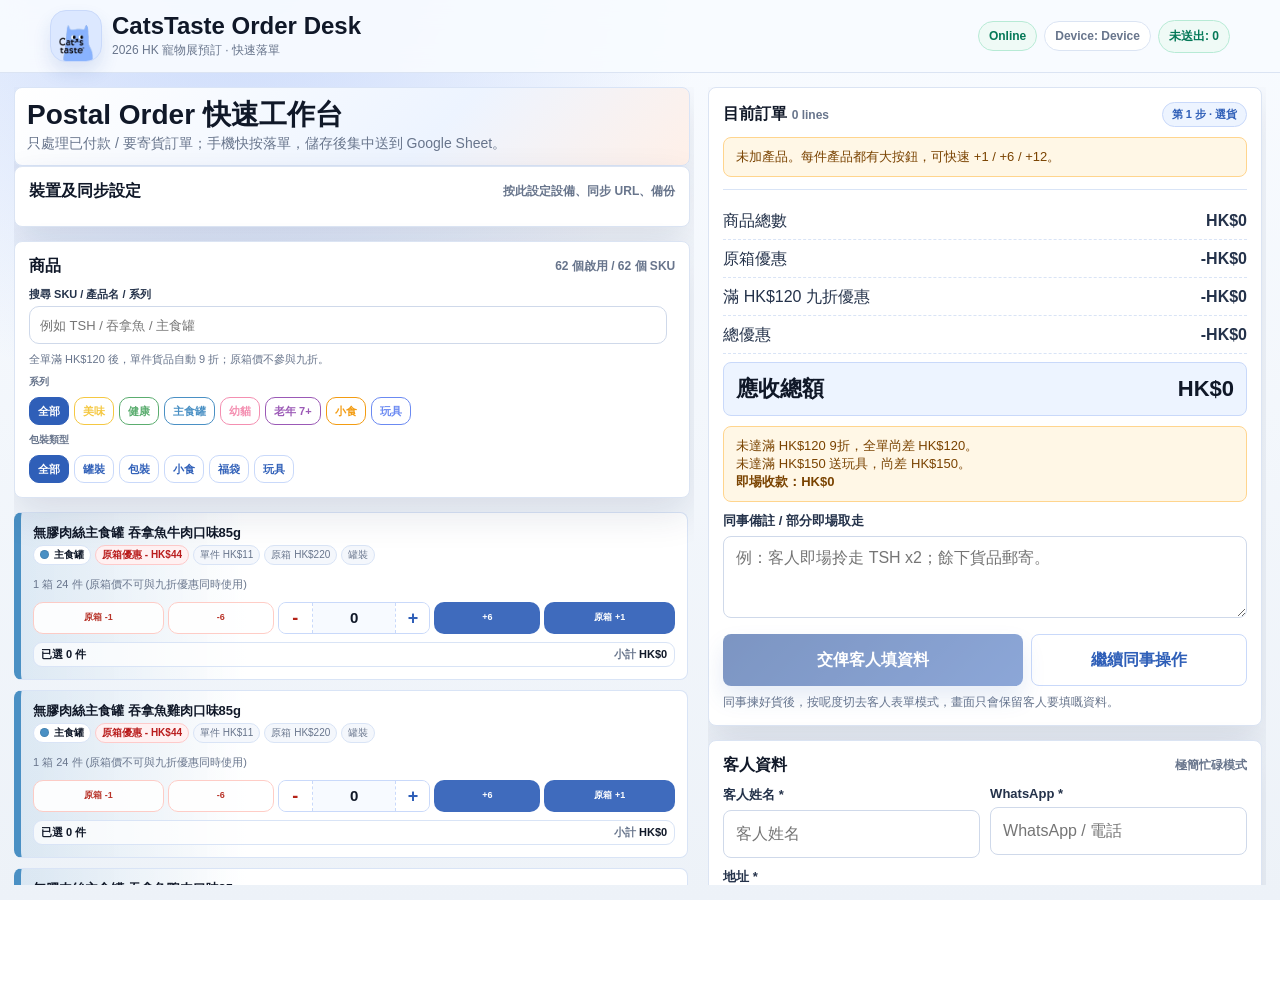
==== commit a6006508: "Add files via upload" ====
--- a/index.html
+++ b/index.html
@@ -892,6 +892,10 @@
       font-size: 11px;
       font-weight: 850;
       width: 100%;
+      min-width: 0;
+    }
+    .product-card-summary > div {
+      min-width: 0;
     }
     .product-card-summary span {
       color: var(--muted);
@@ -1818,6 +1822,50 @@
       .quick-filter-chips button {
         flex: 0 0 auto;
       }
+      .topbar {
+        grid-template-columns: minmax(0, 1fr);
+        gap: 10px;
+      }
+      .status {
+        width: 100%;
+        display: grid;
+        grid-template-columns: repeat(3, minmax(0, 1fr));
+        gap: 8px;
+      }
+      .status .pill {
+        min-width: 0;
+        max-width: none;
+        justify-content: center;
+        text-align: center;
+        padding-left: 10px;
+        padding-right: 10px;
+        font-size: 11px;
+        white-space: nowrap;
+      }
+      .product {
+        padding: 10px;
+      }
+      .product-meta.compact-prices {
+        flex-wrap: wrap;
+        overflow: visible;
+      }
+      .product-meta.compact-prices .tag {
+        max-width: 100%;
+      }
+      .quick-actions.has-box {
+        grid-template-columns: minmax(0, 1fr) minmax(0, 1fr) minmax(122px, 1.1fr);
+        grid-template-areas:
+          "boxminus minus qty"
+          "boxplus plus plus";
+      }
+      .quick-actions.has-box > button:nth-child(1) { grid-area: boxminus; }
+      .quick-actions.has-box > button:nth-child(2) { grid-area: minus; }
+      .quick-actions.has-box > .product-qty-controls { grid-area: qty; }
+      .quick-actions.has-box > button:nth-child(4) { grid-area: plus; }
+      .quick-actions.has-box > button:nth-child(5) { grid-area: boxplus; }
+      .quick-actions.no-box {
+        grid-template-columns: minmax(0, 1fr) minmax(122px, 1.1fr) minmax(0, 1fr);
+      }
       .product-actions {
         display: grid;
         grid-template-columns: 1fr;
@@ -1825,6 +1873,73 @@
       }
       .product-card-summary {
         justify-content: space-between;
+        row-gap: 4px;
+      }
+      .product-card-summary > div:last-child {
+        margin-left: auto;
+      }
+    }
+    @media (max-width: 420px) {
+      .brand {
+        gap: 10px;
+      }
+      .logo {
+        width: 44px;
+        height: 44px;
+      }
+      .status {
+        grid-template-columns: 1fr;
+      }
+      .search-card {
+        padding: 12px;
+      }
+      .search-card h2 {
+        font-size: 14px;
+      }
+      .quick-filter-chips {
+        gap: 6px;
+      }
+      .quick-filter-chips button {
+        min-height: 34px;
+        padding: 4px 12px;
+        font-size: 10px;
+      }
+      .product-title {
+        font-size: 11px;
+        line-height: 1.3;
+      }
+      .product-subtitle {
+        font-size: 10px;
+      }
+      .product-meta.compact-prices {
+        gap: 5px;
+      }
+      .product-meta.compact-prices .tag {
+        font-size: 9px;
+        padding: 3px 6px;
+      }
+      .quick-actions.has-box {
+        grid-template-columns: minmax(0, 1fr) minmax(0, 1fr) minmax(112px, 1fr);
+      }
+      .quick-actions button {
+        font-size: 8px;
+        min-height: 32px;
+      }
+      .product-qty-controls,
+      .product-qty-controls button {
+        min-height: 32px;
+      }
+      .product-qty-controls button {
+        flex: 0 0 32px;
+        font-size: 17px;
+      }
+      .product-qty-controls span {
+        min-width: 38px;
+        font-size: 14px;
+      }
+      .product-card-summary {
+        font-size: 10px;
+        padding: 4px 6px;
       }
     }
     @media (min-width: 621px) {
@@ -3315,38 +3430,59 @@
   return spec || '其他';
 }
 
+function productSeriesKey(category) {
+  const text = String(category || '');
+  const lower = text.toLowerCase();
+  if (lower.includes('tasty') || text.includes('美味')) return 'tasty';
+  if (lower.includes('healthy') || text.includes('健康')) return 'healthy';
+  if (lower.includes('purrfect') || text.includes('主食罐')) return 'purrfect';
+  if (lower.includes('kitten') || text.includes('幼貓')) return 'kitten';
+  if (lower.includes('senior') || text.includes('老年')) return 'senior';
+  if (lower.includes('snack') || text.includes('小食')) return 'snack';
+  if (lower.includes('toy') || text.includes('公仔') || text.includes('玩具')) return 'toy';
+  return text ? 'other' : '';
+}
+
 function productSeriesTheme(category) {
-  const text = String(category || '');
-  if (text.includes('Tasty')) return { color: '#F5C842', ink: '#2f2400', soft: 'rgba(245, 200, 66, .13)' };
-  if (text.includes('Healthy')) return { color: '#5BAD6F', ink: '#ffffff', soft: 'rgba(91, 173, 111, .12)' };
-  if (text.includes('Purrfect') || text.includes('主食罐')) return { color: '#4A90C4', ink: '#ffffff', soft: 'rgba(74, 144, 196, .12)' };
-  if (text.includes('Kitten')) return { color: '#F48FB1', ink: '#401124', soft: 'rgba(244, 143, 177, .14)' };
-  if (text.includes('Senior')) return { color: '#9B59B6', ink: '#ffffff', soft: 'rgba(155, 89, 182, .12)' };
-  if (text.includes('Snack')) return { color: '#F39C12', ink: '#2d1800', soft: 'rgba(243, 156, 18, .14)' };
+  const key = productSeriesKey(category);
+  if (key === 'tasty') return { color: '#F5C842', ink: '#2f2400', soft: 'rgba(245, 200, 66, .13)' };
+  if (key === 'healthy') return { color: '#5BAD6F', ink: '#ffffff', soft: 'rgba(91, 173, 111, .12)' };
+  if (key === 'purrfect') return { color: '#4A90C4', ink: '#ffffff', soft: 'rgba(74, 144, 196, .12)' };
+  if (key === 'kitten') return { color: '#F48FB1', ink: '#401124', soft: 'rgba(244, 143, 177, .14)' };
+  if (key === 'senior') return { color: '#9B59B6', ink: '#ffffff', soft: 'rgba(155, 89, 182, .12)' };
+  if (key === 'snack') return { color: '#F39C12', ink: '#2d1800', soft: 'rgba(243, 156, 18, .14)' };
+  if (key === 'toy') return { color: '#6B8AF2', ink: '#ffffff', soft: 'rgba(107, 138, 242, .12)' };
   return { color: '#6B7A90', ink: '#ffffff', soft: 'rgba(107, 122, 144, .10)' };
 }
 
 function productSeriesLabel(category) {
-  const text = String(category || '');
-  if (text.includes('Tasty')) return 'Tasty';
-  if (text.includes('Healthy')) return 'Healthy';
-  if (text.includes('Purrfect') || text.includes('主食罐')) return 'Purrfect';
-  if (text.includes('Kitten')) return 'Kitten';
-  if (text.includes('Senior')) return 'Senior 7+';
-  if (text.includes('Snack')) return 'Snack';
-  return text || 'Other';
+  const key = productSeriesKey(category);
+  if (key === 'tasty') return '美味';
+  if (key === 'healthy') return '健康';
+  if (key === 'purrfect') return '主食罐';
+  if (key === 'kitten') return '幼貓';
+  if (key === 'senior') return '老年 7+';
+  if (key === 'snack') return '小食';
+  if (key === 'toy') return '玩具';
+  return String(category || '') || '其他';
+}
+
+function availableSeriesKeys() {
+  const order = ['tasty', 'healthy', 'purrfect', 'kitten', 'senior', 'snack', 'toy', 'other'];
+  return [...new Set(products.map(p => productSeriesKey(p.category)).filter(Boolean))]
+    .sort((a, b) => (order.indexOf(a) === -1 ? 99 : order.indexOf(a)) - (order.indexOf(b) === -1 ? 99 : order.indexOf(b)));
 }
 
 function initProductFilters() {
   const currentCategory = $('categoryFilter').value || '';
   const currentPackaging = $('packagingFilter').value || '';
-  const categories = [...new Set(products.map(p => p.category).filter(Boolean))].sort();
+  const categories = availableSeriesKeys();
   const packagingTypes = [...new Set(products.map(productPackagingType).filter(Boolean))].sort((a,b) => {
     const order = ['包裝', '罐裝', '小食 / 肉棒', '福袋', '玩具', '其他'];
     const ia = order.indexOf(a), ib = order.indexOf(b);
     return (ia === -1 ? 99 : ia) - (ib === -1 ? 99 : ib) || a.localeCompare(b, 'zh-Hant');
   });
-  $('categoryFilter').innerHTML = '<option value="">全部系列</option>' + categories.map(c => `<option value="${htmlEscape(c)}">${htmlEscape(c)}</option>`).join('');
+  $('categoryFilter').innerHTML = '<option value="">全部系列</option>' + categories.map(c => `<option value="${htmlEscape(c)}">${htmlEscape(productSeriesLabel(c))}</option>`).join('');
   $('packagingFilter').innerHTML = '<option value="">全部包裝類型</option>' + packagingTypes.map(t => `<option value="${htmlEscape(t)}">${htmlEscape(t)}</option>`).join('');
   if ($('categoryQuickChips')) {
     $('categoryQuickChips').innerHTML = [
@@ -3486,7 +3622,7 @@
   const filtered = products.filter(p => {
     const packagingType = productPackagingType(p);
     const text = `${p.sku} ${p.category} ${packagingType} ${p.name} ${p.spec} ${p.texture}`.toLowerCase();
-    return (!cat || p.category === cat) && (!packaging || packagingType === packaging) && (!q || text.includes(q));
+    return (!cat || productSeriesKey(p.category) === cat) && (!packaging || packagingType === packaging) && (!q || text.includes(q));
   }).sort((a, b) => (a.active === false) - (b.active === false) || String(a.sku).localeCompare(String(b.sku))).slice(0, 80);
 
   $('productList').innerHTML = filtered.map(p => {
@@ -4642,7 +4778,7 @@
   const categoryHost = $('adminCategoryQuickChips');
   const packagingHost = $('adminPackagingQuickChips');
   if (!categoryHost || !packagingHost) return;
-  const categories = [...new Set(products.map(p => p.category).filter(Boolean))].sort();
+  const categories = availableSeriesKeys();
   const packagingTypes = [...new Set(products.map(productPackagingType).filter(Boolean))].sort((a,b) => {
     const order = ['包裝', '罐裝', '小食 / 肉棒', '福袋', '玩具', '其他'];
     const ia = order.indexOf(a), ib = order.indexOf(b);
@@ -4650,10 +4786,10 @@
   });
   categoryHost.innerHTML = [
     `<button type="button" data-admin-category="" onclick="setAdminQuickCategoryFilter('')">全部</button>`,
-    ...categories.map(category => {
-      const theme = productSeriesTheme(category);
-      return `<button type="button" data-admin-category="${htmlEscape(category)}" onclick="setAdminQuickCategoryFilter('${jsString(category)}')" style="border-color:${theme.color};color:${theme.color}">${htmlEscape(productSeriesLabel(category))}</button>`;
-    })
+      ...categories.map(category => {
+        const theme = productSeriesTheme(category);
+        return `<button type="button" data-admin-category="${htmlEscape(category)}" onclick="setAdminQuickCategoryFilter('${jsString(category)}')" style="border-color:${theme.color};color:${theme.color}">${htmlEscape(productSeriesLabel(category))}</button>`;
+      })
   ].join('');
   packagingHost.innerHTML = [
     `<button type="button" data-admin-packaging="" onclick="setAdminQuickPackagingFilter('')">全部</button>`,
@@ -4707,7 +4843,7 @@
   const list = products.filter(p => {
     const text = `${p.sku} ${p.id} ${p.category} ${p.name} ${p.spec} ${p.texture}`.toLowerCase();
     const packagingType = productPackagingType(p);
-    return (!adminCategoryFilter || p.category === adminCategoryFilter)
+    return (!adminCategoryFilter || productSeriesKey(p.category) === adminCategoryFilter)
       && (!adminPackagingFilter || packagingType === adminPackagingFilter)
       && (!q || text.includes(q));
   }).sort((a,b) => String(a.sku).localeCompare(String(b.sku)));
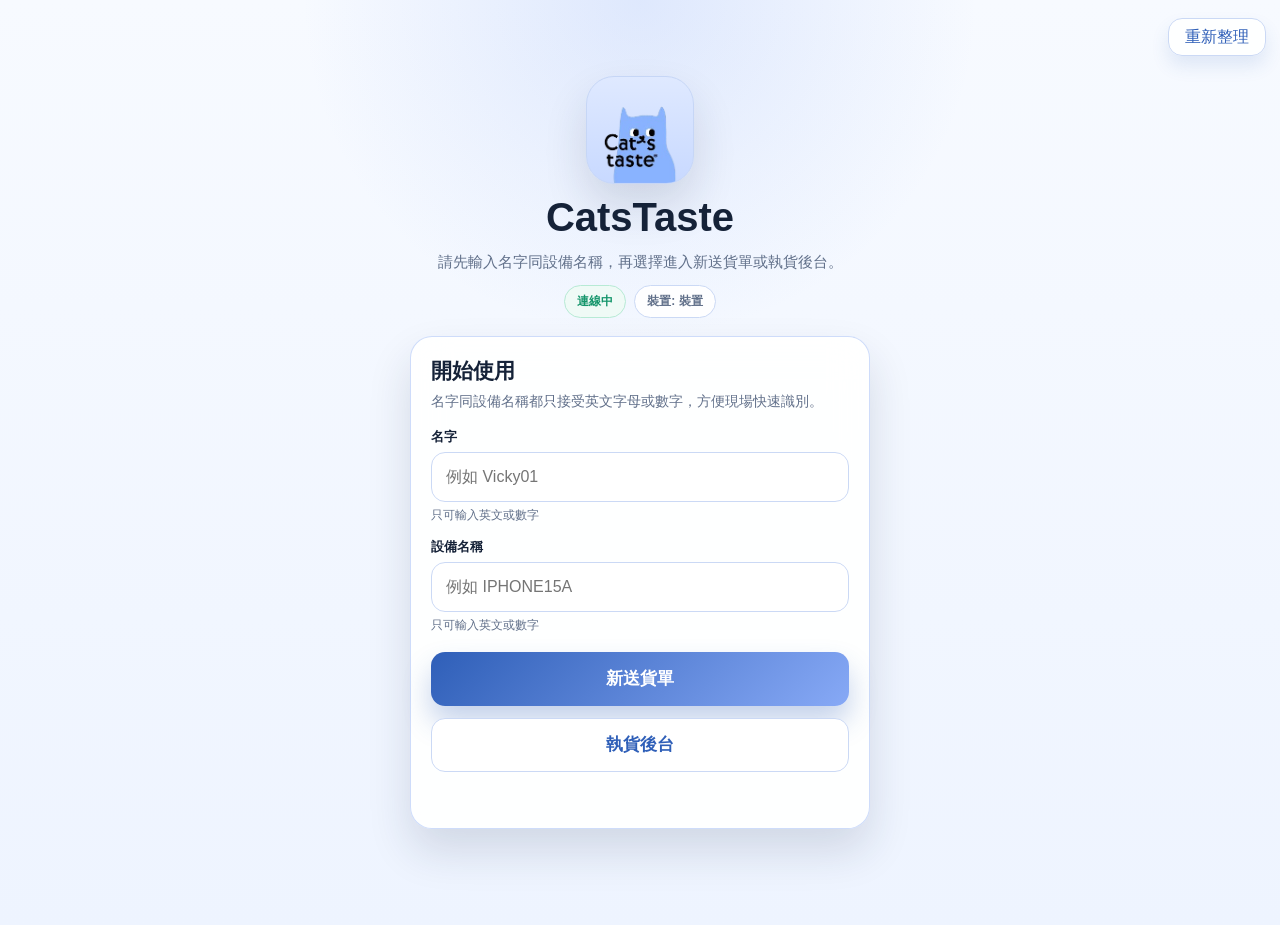
==== commit 424e09e7: "Add files via upload" ====
--- a/index.html
+++ b/index.html
@@ -1,5090 +1,56 @@
-<!doctype html>
+﻿<!doctype html>
 <html lang="zh-Hant">
 <head>
   <meta charset="utf-8" />
   <meta name="viewport" content="width=device-width, initial-scale=1, viewport-fit=cover" />
   <meta name="theme-color" content="#87a9f6" />
-  <title>CatsTaste 2026 HK Pet Expo Pre-order</title>
-  <link rel="manifest" href="./manifest.webmanifest" />
-  <link rel="icon" href="./icon-192.png" type="image/png" />
-  <link rel="apple-touch-icon" href="./apple-touch-icon.png" />
-  <style>
-    :root {
-      --bg: #f5f7fb;
-      --card: #ffffff;
-      --panel: #eef3ff;
-      --ink: #101828;
-      --text: #24324a;
-      --muted: #68758c;
-      --line: #dbe4f3;
-      --brand: #87a9f6;
-      --brand-dark: #2f5fb8;
-      --accent: #ff7a5c;
-      --mint: #16a085;
-      --ok: #047857;
-      --warn: #a15c00;
-      --bad: #b42318;
-      --shadow: 0 16px 38px rgba(26, 45, 84, .12);
-      --radius: 8px;
-      --tap: 48px;
-    }
-    * { box-sizing: border-box; }
-    html { scroll-behavior: smooth; }
-    body {
-      margin: 0;
-      font-family: "Avenir Next", "Trebuchet MS", "PingFang HK", "Noto Sans HK", sans-serif;
-      background:
-        radial-gradient(circle at 18% -8%, rgba(135,169,246,.45), transparent 34%),
-        linear-gradient(180deg, #f8fbff 0%, #edf2f8 100%);
-      color: var(--text);
-      min-height: 100vh;
-      padding-bottom: 84px;
-    }
-    header {
-      position: sticky;
-      top: 0;
-      z-index: 20;
-      background: rgba(248, 251, 255, .92);
-      backdrop-filter: blur(12px);
-      border-bottom: 1px solid var(--line);
-      padding: 10px 12px;
-    }
-    .topbar {
-      display: flex;
-      gap: 10px;
-      align-items: center;
-      justify-content: space-between;
-      max-width: 1180px;
-      margin: 0 auto;
-    }
-    .brand {
-      display:flex;
-      align-items:center;
-      gap: 10px;
-      min-width: 0;
-    }
-    .logo {
-      width: 52px;
-      height: 52px;
-      border-radius: 16px;
-      background: #dce8ff;
-      border: 1px solid #c9d9fa;
-      display:flex;
-      align-items:flex-end;
-      justify-content:center;
-      overflow:hidden;
-      box-shadow: 0 10px 18px rgba(47, 95, 184, .14);
-      flex: 0 0 auto;
-    }
-    .logo img {
-      width: 100%;
-      height: 100%;
-      object-fit: contain;
-      object-position: center bottom;
-    }
-    h1 { font-size: clamp(17px, 2vw, 24px); line-height: 1.05; margin:0; color: var(--ink); letter-spacing: 0; }
-    .subtitle { color: var(--muted); font-size: 12px; margin-top: 3px; }
-    .status {
-      display:flex;
-      gap: 7px;
-      align-items:center;
-      font-size: 12px;
-      flex-wrap: wrap;
-      justify-content: flex-end;
-    }
-    .pill {
-      border: 1px solid var(--line);
-      background: #fff;
-      color: var(--muted);
-      border-radius: 999px;
-      padding: 7px 10px;
-      white-space: nowrap;
-      font-weight: 750;
-    }
-    .pill.ok { color: var(--ok); border-color: #b7ead5; background:#effaf6; }
-    .pill.warn { color: var(--warn); border-color:#ffd58e; background:#fff7e6; }
-    .pill.bad { color: var(--bad); border-color:#ffc9c2; background:#fff2f0; }
-    .pill.info { color: var(--brand-dark); border-color:#c9d9fa; background:#edf4ff; }
-    main {
-      max-width: 1280px;
-      margin: 0 auto;
-      padding: 14px;
-      display: grid;
-      grid-template-columns: 1fr;
-      gap: 14px;
-    }
-    main > section { min-width: 0; }
-    @media (min-width: 1120px) {
-      html, body {
-        height: 100%;
-        overflow: hidden;
-      }
-      main {
-        grid-template-columns: minmax(0, 1fr) minmax(340px, .82fr);
-        align-items: start;
-        height: calc(100vh - 74px);
-        overflow: hidden;
-      }
-      main > section {
-        height: 100%;
-        overflow-y: auto;
-        min-height: 0;
-        padding-right: 4px;
-      }
-      .right-sticky {
-        position: static;
-        top: auto;
-      }
-      body { padding-bottom: 0; }
-    }
-    .card {
-      background: var(--card);
-      border: 1px solid var(--line);
-      border-radius: var(--radius);
-      box-shadow: var(--shadow);
-      padding: 14px;
-      margin-bottom: 14px;
-      min-width: 0;
-    }
-    .card h2 {
-      margin: 0 0 10px;
-      font-size: 16px;
-      display:flex;
-      justify-content: space-between;
-      align-items:center;
-      gap: 8px;
-      color: var(--ink);
-    }
-    .small { font-size: 12px; color: var(--muted); }
-    label {
-      display:block;
-      font-weight: 650;
-      font-size: 13px;
-      margin-bottom: 6px;
-    }
-    input, select, textarea, button {
-      font: inherit;
-      min-width: 0;
-    }
-    input, select, textarea {
-      width: 100%;
-      padding: 11px 12px;
-      border-radius: var(--radius);
-      border: 1px solid #cfd9ea;
-      background: #fff;
-      outline: none;
-      min-height: var(--tap);
-      color: var(--ink);
-    }
-    input:focus, select:focus, textarea:focus {
-      border-color: var(--brand-dark);
-      box-shadow: 0 0 0 3px rgba(135, 169, 246, .26);
-    }
-    textarea { min-height: 82px; resize: vertical; }
-    .grid {
-      display: grid;
-      grid-template-columns: 1fr;
-      gap: 10px;
-    }
-    .grid.two { grid-template-columns: repeat(2, minmax(0, 1fr)); }
-    .grid.three { grid-template-columns: repeat(3, minmax(0, 1fr)); }
-    @media (max-width: 520px) {
-      .grid.two, .grid.three { grid-template-columns: 1fr; }
-    }
-    .btns { display:flex; gap: 8px; flex-wrap: wrap; align-items:center; }
-    button {
-      border: 0;
-      border-radius: var(--radius);
-      padding: 11px 13px;
-      min-height: var(--tap);
-      background: var(--ink);
-      color: #fff;
-      font-weight: 750;
-      cursor: pointer;
-      touch-action: manipulation;
-    }
-    button.secondary { background: #fff; color: var(--brand-dark); border: 1px solid #c9d9fa; }
-    button.ghost { background: transparent; color: var(--brand-dark); border: 1px dashed #b9c9e8; }
-    button.danger { background: #b91c1c; }
-    button:disabled { opacity: .55; cursor: not-allowed; }
-    .app-hero {
-      background: linear-gradient(135deg, #ffffff 0%, #edf4ff 62%, #fff0e8 100%);
-      border: 1px solid #d9e4f6;
-      border-radius: var(--radius);
-      padding: 12px;
-      box-shadow: var(--shadow);
-    }
-    .hero-grid {
-      display:grid;
-      grid-template-columns: 1fr;
-      gap: 12px;
-      align-items:end;
-    }
-    @media (min-width: 1100px) {
-      .hero-grid { grid-template-columns: 1fr auto; }
-    }
-    .hero-title {
-      margin: 0;
-      color: var(--ink);
-      font-size: clamp(20px, 2.35vw, 28px);
-      line-height: 1.05;
-      letter-spacing: 0;
-    }
-    .hero-copy {
-      margin: 6px 0 0;
-      color: var(--muted);
-      font-size: 14px;
-    }
-    .quick-stats {
-      display:grid;
-      grid-template-columns: repeat(3, minmax(0, 1fr));
-      gap: 8px;
-      min-width: min(100%, 360px);
-    }
-    .stat {
-      background: rgba(255,255,255,.74);
-      border: 1px solid #d9e4f6;
-      border-radius: var(--radius);
-      padding: 8px 10px;
-    }
-    .stat span { display:block; color: var(--muted); font-size: 11px; }
-    .stat strong { display:block; color: var(--ink); font-size: 17px; margin-top: 2px; }
-    details.settings-card summary {
-      cursor: pointer;
-      list-style: none;
-    }
-    details.settings-card summary::-webkit-details-marker { display:none; }
-    .settings-body { padding-top: 12px; }
-    .search-card {
-      position: sticky;
-      top: 76px;
-      z-index: 12;
-    }
-    .search-card .grid.three {
-      grid-template-columns: minmax(190px, 1.45fr) minmax(130px, .8fr) minmax(130px, .8fr);
-      gap: 8px;
-      align-items: end;
-    }
-    .search-card label {
-      font-size: 11px;
-      margin-bottom: 4px;
-      white-space: nowrap;
-      overflow: hidden;
-      text-overflow: ellipsis;
-    }
-    .search-card input,
-    .search-card select {
-      min-height: 38px;
-      padding: 7px 10px;
-      border-radius: 10px;
-      font-size: 13px;
-    }
-    .search-input-with-action {
-      display: grid;
-      grid-template-columns: minmax(0, 1fr) auto;
-      gap: 8px;
-      align-items: center;
-    }
-    .search-input-with-action button {
-      min-height: 38px;
-      padding: 0 12px;
-      border-radius: 10px;
-      font-size: 12px;
-      white-space: nowrap;
-    }
-    .search-card p.small {
-      margin: 8px 0 0;
-      font-size: 11px;
-      line-height: 1.3;
-    }
-    @media (max-width: 899px) {
-      .search-card { top: 73px; }
-    }
-    @media (max-width: 559px) {
-      .search-card .grid.three { grid-template-columns: 1fr; }
-    }
-    .product-list {
-      display:grid;
-      grid-template-columns: 1fr;
-      gap: 10px;
-      max-height: none;
-      overflow:auto;
-      padding-right: 2px;
-      min-width: 0;
-    }
-    @media (min-width: 660px) and (max-width: 1023px) {
-      .product-list {
-        grid-template-columns: repeat(2, minmax(0, 1fr));
-        gap: 12px;
-      }
-      .product {
-        height: 100%;
-      }
-    }
-    .product.inactive {
-      opacity: .58;
-      filter: grayscale(.15);
-    }
-    .product.inactive::after {
-      content: "暫停接單";
-      position: absolute;
-      right: 10px;
-      top: 10px;
-      background: #fff2f0;
-      border: 1px solid #ffc9c2;
-      color: var(--bad);
-      border-radius: 999px;
-      padding: 5px 8px;
-      font-size: 12px;
-      font-weight: 850;
-    }
-    .product {
-      border: 1px solid #d9e4f6;
-      border-left: 7px solid var(--series-color, #d9e4f6);
-      border-radius: var(--radius);
-      padding: 12px;
-      background: linear-gradient(90deg, var(--series-soft, #fff) 0%, #fff 34%);
-      display:grid;
-      gap: 8px;
-      position: relative;
-      min-width: 0;
-    }
-    .product-top {
-      display:flex;
-      justify-content:space-between;
-      gap:10px;
-      align-items:flex-start;
-    }
-    .sku-badge {
-      flex: 0 0 auto;
-      min-width: 52px;
-      text-align:center;
-      border-radius: var(--radius);
-      padding: 8px 9px;
-      background: var(--series-color, #152238);
-      color: var(--series-ink, #fff);
-      font-weight: 850;
-      letter-spacing: 0;
-      box-shadow: 0 8px 14px rgba(16, 24, 40, .10);
-    }
-    .product-top .sku-badge {
-      display: none;
-    }
-    .product-title {
-      font-weight: 800;
-      line-height: 1.25;
-      white-space: pre-line;
-      color: var(--ink);
-    }
-    .product-subtitle {
-      margin-top: 4px;
-      color: #888888;
-      font-size: 11px;
-      line-height: 1.35;
-      white-space: pre-line;
-    }
-    .product-meta {
-      font-size: 12px;
-      color: var(--muted);
-      display:flex;
-      flex-wrap:wrap;
-      gap:6px;
-    }
-    .tag {
-      background:#f4f7fc;
-      border:1px solid #d9e4f6;
-      border-radius:999px;
-      padding:3px 7px;
-    }
-    .packaging-tag {
-      display:inline-flex;
-      align-items:center;
-      gap: 5px;
-    }
-    .series-tag {
-      display:inline-flex;
-      align-items:center;
-      gap: 5px;
-      background:#fff;
-      font-weight: 850;
-      color: var(--ink);
-    }
-    .series-dot {
-      width: 9px;
-      height: 9px;
-      border-radius: 50%;
-      background: var(--series-color, #6B7A90);
-      box-shadow: inset 0 0 0 1px rgba(16,24,40,.12);
-      flex: 0 0 auto;
-    }
-    .series-legend {
-      display:flex;
-      flex-wrap:wrap;
-      gap: 7px;
-      margin-top: 10px;
-    }
-    .series-chip {
-      display:inline-flex;
-      align-items:center;
-      gap: 6px;
-      border: 1px solid #d9e4f6;
-      background: #fff;
-      border-radius: 999px;
-      padding: 5px 8px;
-      color: var(--muted);
-      font-size: 12px;
-      font-weight: 750;
-      white-space: nowrap;
-    }
-    .series-chip::before {
-      content: "";
-      width: 10px;
-      height: 10px;
-      border-radius: 50%;
-      background: var(--chip-color);
-      box-shadow: inset 0 0 0 1px rgba(16,24,40,.08);
-    }
-    .product-actions {
-      display:grid;
-      grid-template-columns: 1fr;
-      gap: 8px;
-      align-items: stretch;
-      min-width: 0;
-    }
-    .product-actions > * { min-width: 0; }
-    @media (max-width: 560px) {
-      .product-actions label { font-size: 11px; }
-      .product-actions button { padding-left: 8px; padding-right: 8px; }
-    }
-    .item-subtotal {
-      min-height: var(--tap);
-      border: 1px solid #d9e4f6;
-      border-radius: var(--radius);
-      background: #f7faff;
-      padding: 8px 9px;
-      display:flex;
-      flex-direction:column;
-      justify-content:center;
-      gap: 2px;
-    }
-    .item-subtotal span {
-      color: var(--muted);
-      font-size: 11px;
-      line-height: 1;
-      white-space: nowrap;
-    }
-    .item-subtotal strong {
-      color: var(--ink);
-      font-size: 14px;
-      line-height: 1.1;
-      white-space: nowrap;
-    }
-    table {
-      width: 100%;
-      border-collapse: collapse;
-      font-size: 13px;
-    }
-    th, td {
-      border-bottom: 1px solid #ffedd5;
-      padding: 8px 6px;
-      text-align:left;
-      vertical-align: top;
-    }
-    th { color: var(--muted); font-size: 12px; }
-    .num { text-align:right; white-space:nowrap; }
-    .cart-name { white-space: pre-line; }
-    .summary-row {
-      display:flex;
-      justify-content:space-between;
-      gap: 14px;
-      padding: 7px 0;
-      border-bottom: 1px dashed #d9e4f6;
-    }
-    .summary-row strong { font-size: 18px; color: var(--brand-dark); }
-    .total-row strong { font-size: 22px; color: var(--ink); }
-    .notice {
-      padding: 10px 12px;
-      border:1px solid #ffd58e;
-      background:#fff7e6;
-      color:#7a4300;
-      border-radius: var(--radius);
-      font-size: 13px;
-      line-height: 1.4;
-    }
-    .empty-state {
-      display:flex;
-      align-items:center;
-      justify-content:space-between;
-      gap: 10px;
-      padding: 10px 12px;
-      border:1px solid #c9d9fa;
-      background:#f7faff;
-      color:#30425f;
-      border-radius: var(--radius);
-    }
-    .empty-state-copy {
-      min-width: 0;
-      flex: 1 1 auto;
-    }
-    .empty-state strong {
-      color: var(--ink);
-      font-size: 14px;
-      display:block;
-    }
-    .empty-state .small {
-      color: var(--muted);
-      line-height: 1.35;
-      font-size: 12px;
-      margin-top: 3px;
-    }
-    .empty-state .btns {
-      flex: 0 0 auto;
-      display:flex;
-      align-items:center;
-      flex-wrap: wrap;
-      gap: 8px;
-    }
-    .empty-state button {
-      min-height: 34px;
-      padding: 0 12px;
-      border-radius: 12px;
-      font-size: 12px;
-    }
-    .success {
-      padding: 10px 12px;
-      border:1px solid #bbf7d0;
-      background:#f0fdf4;
-      color:#065f46;
-      border-radius: var(--radius);
-      font-size: 13px;
-      line-height: 1.4;
-    }
-    .error {
-      padding: 10px 12px;
-      border:1px solid #fecaca;
-      background:#fef2f2;
-      color:#991b1b;
-      border-radius: var(--radius);
-      font-size: 13px;
-      line-height: 1.4;
-    }
-    .sync-panel {
-      border: 1px solid #c9d9fa;
-      background: #f5f8ff;
-      border-radius: var(--radius);
-      padding: 10px;
-      display:grid;
-      gap: 8px;
-    }
-    .sync-row {
-      display:flex;
-      justify-content:space-between;
-      align-items:center;
-      gap:8px;
-      flex-wrap:wrap;
-    }
-    .sync-detail { color: var(--muted); font-size: 12px; line-height:1.35; }
-    .order-list {
-      display:grid;
-      gap:8px;
-      max-height: 360px;
-      overflow:auto;
-    }
-    .order-card {
-      border:1px solid #d9e4f6;
-      border-radius: var(--radius);
-      padding:10px;
-      background:#fff;
-    }
-    .order-card.needs-send { border-color:#fca5a5; background:#fff7f7; }
-    .order-card.sent-check { border-color:#93c5fd; background:#f5f9ff; }
-    .order-card.verified { border-color:#86efac; background:#f7fff9; }
-    .sheet-mini {
-      display:grid;
-      grid-template-columns: repeat(2, minmax(0, 1fr));
-      gap: 6px;
-      margin-top: 6px;
-      font-size: 12px;
-    }
-    .sheet-mini div {
-      border: 1px solid #d9e4f6;
-      border-radius: var(--radius);
-      padding: 7px 8px;
-      background: #fff;
-    }
-    .sheet-mini strong { display:block; font-size: 16px; color: var(--ink); }
-    .order-card .row {
-      display:flex;
-      justify-content:space-between;
-      gap:10px;
-      flex-wrap:wrap;
-    }
-    .muted { color: var(--muted); }
-    .hidden { display:none !important; }
-    .hr { height:1px; background:#d9e4f6; margin:12px 0; }
-    .whatsapp-box {
-      white-space: pre-wrap;
-      word-break: break-word;
-      background:#f7f9fd;
-      border:1px solid #d9e4f6;
-      border-radius: var(--radius);
-      padding: 12px;
-      font-size: 13px;
-      max-height: 260px;
-      overflow:auto;
-    }
-    .mobile-cart-bar {
-      position: fixed;
-      left: 10px;
-      right: auto;
-      bottom: calc(10px + env(safe-area-inset-bottom));
-      z-index: 30;
-      display:flex;
-      align-items:center;
-      justify-content:space-between;
-      gap: 6px;
-      width: min(265px, calc(100vw - 20px));
-      padding: 5px 6px;
-      border-radius: var(--radius);
-      background: rgba(16, 24, 40, .96);
-      color: #fff;
-      box-shadow: 0 18px 40px rgba(16,24,40,.25);
-    }
-    .mobile-cart-bar span { display:block; font-size: 11px; color: #d7def0; }
-    .mobile-cart-bar strong { display:block; font-size: 14px; line-height: 1.05; }
-    .mobile-cart-bar a {
-      min-height: 28px;
-      display:flex;
-      align-items:center;
-      padding: 0 9px;
-      border-radius: var(--radius);
-      background: var(--brand);
-      color: #10203e;
-      font-weight: 850;
-      font-size: 11px;
-      text-decoration:none;
-    }
-    @media (min-width: 780px) {
-      .mobile-cart-bar { display:none; }
-    }
-    @media (max-width: 620px) {
-      header { padding: 8px 10px; }
-      .topbar { align-items:flex-start; }
-      .logo { width: 44px; height: 44px; border-radius: 12px; }
-      .subtitle { display:none; }
-      .status { max-width: 150px; gap: 5px; }
-      .pill { padding: 5px 7px; font-size: 11px; }
-      main { padding: 10px; gap: 10px; }
-      .app-hero { display:none; }
-      .card { padding: 12px; }
-      .search-card { position: static; }
-      .series-legend {
-        flex-wrap: nowrap;
-        overflow-x: auto;
-        padding-bottom: 3px;
-        scrollbar-width: none;
-      }
-      .series-legend::-webkit-scrollbar { display:none; }
-      .product-list { padding-bottom: 80px; }
-      .hero-copy { font-size: 13px; }
-    }
-
-    .admin-modal {
-      position: fixed;
-      inset: 0;
-      z-index: 100;
-      background: rgba(16, 24, 40, .56);
-      display: flex;
-      align-items: stretch;
-      justify-content: center;
-      padding: 14px;
-      overflow: auto;
-    }
-    .admin-panel {
-      width: min(1100px, 100%);
-      margin: auto;
-      background: #fff;
-      border: 1px solid #d9e4f6;
-      border-radius: var(--radius);
-      box-shadow: 0 24px 80px rgba(16,24,40,.32);
-      padding: 14px;
-      max-height: calc(100vh - 28px);
-      overflow: auto;
-    }
-    .admin-head {
-      display:flex;
-      justify-content:space-between;
-      gap: 10px;
-      align-items:center;
-      position: sticky;
-      top: -14px;
-      background: #fff;
-      z-index: 2;
-      padding: 4px 0 10px;
-      border-bottom: 1px solid #d9e4f6;
-    }
-    .admin-grid {
-      display:grid;
-      grid-template-columns: 1fr;
-      gap: 12px;
-      margin-top: 12px;
-    }
-    @media (min-width: 920px) {
-      .admin-grid { grid-template-columns: minmax(280px, .72fr) minmax(420px, 1fr); }
-    }
-    .admin-products {
-      display:grid;
-      gap: 8px;
-      max-height: 500px;
-      overflow:auto;
-      padding-right: 2px;
-    }
-    @media (min-width: 660px) {
-      .admin-products {
-        grid-template-columns: repeat(2, minmax(0, 1fr));
-        align-items: start;
-      }
-    }
-    .admin-product-row {
-      border: 1px solid #d9e4f6;
-      border-radius: var(--radius);
-      padding: 9px;
-      background: #fff;
-      display:grid;
-      gap: 5px;
-      cursor: pointer;
-      min-width: 0;
-    }
-    .admin-product-row:hover,
-    .admin-product-row.selected {
-      border-color: #87a9f6;
-      background: #f7faff;
-    }
-    .admin-product-row.inactive { opacity: .55; background:#f7f9fd; }
-    .admin-product-head {
-      display:flex;
-      justify-content:space-between;
-      align-items:flex-start;
-      gap: 10px;
-    }
-    .admin-product-row strong {
-      color: var(--ink);
-      min-width: 0;
-      overflow-wrap:anywhere;
-      line-height: 1.25;
-    }
-    .admin-product-row .pill { flex: 0 0 auto; padding: 4px 8px; font-size: 11px; }
-    .admin-product-name {
-      color: var(--ink);
-      line-height: 1.3;
-      overflow-wrap:anywhere;
-    }
-    .admin-form-grid { display:grid; grid-template-columns: 1fr; gap: 10px; }
-    @media (min-width: 620px) { .admin-form-grid.two { grid-template-columns: repeat(2, minmax(0, 1fr)); } }
-    .admin-login { border: 1px solid #d9e4f6; background:#f7faff; padding: 10px; border-radius: var(--radius); margin-top: 10px; }
-    .admin-search-card {
-      border: 1px solid #d9e4f6;
-      background:#f8fbff;
-      border-radius: var(--radius);
-      padding: 10px;
-      margin-top: 10px;
-    }
-    .admin-search-card label {
-      margin-bottom: 4px;
-    }
-    .logo { cursor: pointer; }
-
-    .quick-actions,
-    .box-actions { display:grid; gap: 4px; }
-    .quick-actions.has-box { grid-template-columns: minmax(0, .82fr) minmax(0, .62fr) minmax(116px, 1.28fr) minmax(0, .62fr) minmax(0, .82fr); }
-    .quick-actions.no-box { grid-template-columns: minmax(0, .74fr) minmax(116px, 1.28fr) minmax(0, .74fr); }
-    .box-actions { grid-template-columns: minmax(0, 1fr) minmax(116px, .8fr) minmax(0, 1fr); margin-top: 7px; }
-    .quick-actions button,
-    .box-actions button {
-      padding: 4px 4px;
-      min-height: 30px;
-      font-size: 9px;
-      line-height: 1;
-      border-radius: 10px;
-      white-space: nowrap;
-      display:flex;
-      align-items:center;
-      justify-content:center;
-    }
-    .quick-actions button.minus,
-    .box-actions button.minus { background:#fff; color: var(--bad); border: 1px solid #ffc9c2; }
-    .quick-actions button.plus,
-    .box-actions button.plus { background: var(--brand-dark); }
-    .product-qty-controls {
-      display:flex;
-      align-items:center;
-      justify-content:center;
-      min-height: 30px;
-      border:1px solid #c9d9fa;
-      background:#f7faff;
-      border-radius: var(--radius);
-      overflow:hidden;
-    }
-    .product-qty-controls button {
-      flex: 0 0 34px;
-      min-height: 30px;
-      border-radius: 0;
-      background:#fff;
-      color: var(--brand-dark);
-      border:0;
-      padding: 0;
-      font-size: 18px;
-      line-height: 1;
-      font-weight: 900;
-    }
-    .product-qty-controls button:first-child {
-      color: var(--bad);
-      border-right:1px dashed #c9d9fa;
-    }
-    .product-qty-controls button:last-child {
-      border-left:1px dashed #c9d9fa;
-    }
-    .product-qty-controls span {
-      flex: 1 1 auto;
-      min-width: 46px;
-      text-align:center;
-      font-weight: 900;
-      color: var(--ink);
-      font-size: 15px;
-      line-height: 1;
-    }
-    .product-qty-readout {
-      min-height: 24px;
-      border:1px solid #c9d9fa;
-      background:#f7faff;
-      border-radius: var(--radius);
-      display:flex;
-      align-items:center;
-      justify-content:center;
-      text-align:center;
-      color: var(--ink);
-      font-weight: 900;
-      line-height: 1.15;
-      padding: 2px 4px;
-    }
-    .product-qty-readout span {
-      display:block;
-      color: var(--muted);
-      font-size: 10px;
-      font-weight: 750;
-    }
-    .product-shortcut-line {
-      color: var(--muted);
-      font-size: 11px;
-      line-height: 1.25;
-      margin-top: 3px;
-    }
-    .product-card-summary {
-      display:flex;
-      justify-content:space-between;
-      gap: 8px;
-      flex-wrap:wrap;
-      border: 1px solid #d9e4f6;
-      background: rgba(255,255,255,.72);
-      border-radius: 9px;
-      padding: 4px 7px;
-      color: var(--ink);
-      font-size: 11px;
-      font-weight: 850;
-      width: 100%;
-      min-width: 0;
-    }
-    .product-card-summary > div {
-      min-width: 0;
-    }
-    .product-card-summary span {
-      color: var(--muted);
-      font-weight: 750;
-    }
-    .hot-card-label { font-size: 12px; color: var(--muted); font-weight: 750; margin: 2px 0 6px; }
-    .cart-qty-controls { display:flex; gap: 4px; align-items:center; justify-content:flex-end; }
-    .cart-qty-controls button { min-height: 32px; padding: 4px 8px; border-radius: 8px; }
-    .cart-qty-controls span { min-width: 24px; text-align:center; font-weight: 800; }
-    @media (max-width: 560px) {
-      .product-actions { display:grid; grid-template-columns: 1fr; }
-    }
-
-
-    /* v15 mobile UX fixes */
-    .summary-row {
-      align-items: center;
-      gap: 10px;
-      min-height: 38px;
-    }
-    .summary-row > span:first-child {
-      min-width: 0;
-      flex: 1 1 auto;
-      overflow-wrap: anywhere;
-      line-height: 1.25;
-    }
-    .summary-row > span:last-child {
-      flex: 0 0 auto;
-      min-width: 96px;
-      text-align: right;
-      white-space: nowrap;
-      font-weight: 800;
-    }
-    .summary-row.total-row {
-      margin-top: 8px;
-      border: 1px solid #c9d9fa;
-      background: #edf4ff;
-      border-radius: var(--radius);
-      padding: 12px;
-    }
-    .summary-row.total-row > span:last-child { min-width: 112px; }
-    .customer-actions {
-      display: grid;
-      grid-template-columns: 1fr 1fr;
-      gap: 8px;
-      margin-top: 12px;
-    }
-    .customer-actions button { width: 100%; }
-    .handoff-actions {
-      display: grid;
-      grid-template-columns: 1.25fr .9fr;
-      gap: 8px;
-      margin-top: 12px;
-    }
-    .handoff-actions button { width: 100%; }
-    .handoff-primary {
-      min-height: 52px;
-      font-size: 16px;
-      background: linear-gradient(135deg, #123f91 0%, #2f5fb8 100%);
-      box-shadow: 0 12px 24px rgba(47, 95, 184, .22);
-    }
-    .handoff-note {
-      margin-top: 8px;
-      font-size: 12px;
-      color: var(--muted);
-      line-height: 1.4;
-    }
-    .customer-mode-shell {
-      display: none;
-      margin-top: 12px;
-      border: 1px solid #c9d9fa;
-      background: linear-gradient(180deg, #f7faff 0%, #ffffff 100%);
-      border-radius: var(--radius);
-      padding: 12px;
-      gap: 10px;
-    }
-    .customer-mode-shell.active {
-      display: grid;
-    }
-    .customer-mode-head {
-      display: flex;
-      justify-content: space-between;
-      gap: 10px;
-      align-items: flex-start;
-      flex-wrap: wrap;
-    }
-    .customer-mode-head h3 {
-      margin: 0;
-      color: var(--ink);
-      font-size: 20px;
-      line-height: 1.1;
-    }
-    .customer-mode-head p {
-      margin: 4px 0 0;
-      color: var(--muted);
-      font-size: 13px;
-      line-height: 1.45;
-    }
-    .customer-mode-summary {
-      display: grid;
-      grid-template-columns: repeat(3, minmax(0, 1fr));
-      gap: 8px;
-    }
-    .customer-mode-stat {
-      border: 1px solid #d9e4f6;
-      border-radius: var(--radius);
-      background: #fff;
-      padding: 10px;
-    }
-    .customer-mode-stat span {
-      display: block;
-      color: var(--muted);
-      font-size: 11px;
-    }
-    .customer-mode-stat strong {
-      display: block;
-      color: var(--ink);
-      font-size: 18px;
-      margin-top: 4px;
-      line-height: 1.1;
-    }
-    .customer-mode-shell .customer-actions {
-      margin-top: 0;
-    }
-    body.customer-entry-mode .app-hero,
-    body.customer-entry-mode .settings-card,
-    body.customer-entry-mode .search-card,
-    body.customer-entry-mode #productList,
-    body.customer-entry-mode #packingAppPanel,
-    body.customer-entry-mode #checkoutPanel > .card:first-child,
-    body.customer-entry-mode #checkoutPanel > .card:last-child,
-    body.customer-entry-mode .mobile-cart-bar {
-      display: none !important;
-    }
-    body.customer-entry-mode main {
-      grid-template-columns: 1fr !important;
-      max-width: 860px;
-      height: auto !important;
-      overflow: visible !important;
-    }
-    body.customer-entry-mode #checkoutPanel {
-      position: static;
-      top: auto;
-    }
-    body.customer-entry-mode,
-    body.customer-entry-mode html {
-      overflow: auto !important;
-      height: auto !important;
-    }
-    body.customer-entry-mode main > section {
-      height: auto !important;
-      overflow: visible !important;
-      padding-right: 0 !important;
-    }
-    body.customer-entry-mode #checkoutPanel > .card:nth-child(2) {
-      display: none !important;
-    }
-    body.customer-entry-mode .customer-mode-shell {
-      display: grid;
-    }
-    body.customer-entry-mode .topbar {
-      align-items: center;
-    }
-    body.customer-entry-mode .status .pill:not(:first-child) {
-      display: none;
-    }
-    body.customer-entry-mode .subtitle {
-      display: none;
-    }
-    body.customer-entry-mode #customerInfoCard {
-      border-color: #bcd1f5;
-      box-shadow: 0 20px 44px rgba(26, 45, 84, .12);
-    }
-    .product-actions {
-      display:grid;
-      grid-template-columns: 1fr;
-      gap: 8px;
-      align-items: stretch;
-    }
-    .quick-actions button.plus,
-    .quick-actions button.minus {
-      font-size: 9px;
-      opacity: .92;
-    }
-    .box-actions button.plus { background: var(--brand-dark); }
-    .box-actions button.minus { background:#fff; color: var(--bad); border: 1px solid #ffc9c2; }
-    .sheet-tabs {
-      display: grid;
-      grid-template-columns: repeat(3, minmax(0, 1fr));
-      gap: 7px;
-      margin: 10px 0;
-    }
-    .sheet-tabs button {
-      background: #fff;
-      color: var(--brand-dark);
-      border: 1px solid #c9d9fa;
-      min-height: 42px;
-      padding: 8px 9px;
-    }
-    .sheet-tabs button.active {
-      background: var(--brand-dark);
-      color: #fff;
-      border-color: var(--brand-dark);
-    }
-    .packing-app-card {
-      border-color: #bbf7d0;
-      background: linear-gradient(180deg, #f4fff8 0%, #ffffff 62%);
-    }
-    .packing-app-head {
-      display:flex;
-      justify-content:space-between;
-      gap: 10px;
-      align-items:flex-start;
-      flex-wrap: wrap;
-    }
-    .packing-app-actions {
-      display:grid;
-      grid-template-columns: repeat(2, minmax(0, 1fr));
-      gap: 8px;
-      margin-top: 10px;
-    }
-    .packing-app-actions button {
-      min-height: 42px;
-      padding: 8px 10px;
-    }
-    .packing-stats {
-      display:grid;
-      grid-template-columns: repeat(3, minmax(0, 1fr));
-      gap: 8px;
-      margin-top: 10px;
-    }
-    .packing-stats div {
-      border: 1px solid #bbf7d0;
-      background:#fff;
-      border-radius: var(--radius);
-      padding: 9px;
-    }
-    .packing-stats span {
-      display:block;
-      font-size: 11px;
-      color: var(--muted);
-    }
-    .packing-stats strong {
-      display:block;
-      font-size: 18px;
-      color: var(--ink);
-      margin-top: 2px;
-    }
-    .packing-app-tools {
-      display:grid;
-      grid-template-columns: minmax(0, 1fr) auto auto auto;
-      gap: 8px;
-      align-items:end;
-      margin-top: 10px;
-    }
-    .packing-app-tools input {
-      min-height: 42px;
-    }
-    .packing-app-tools button {
-      min-height: 42px;
-      padding: 8px 10px;
-    }
-    .packing-status-line {
-      color: var(--muted);
-      font-size: 12px;
-      line-height:1.35;
-      margin-top: 8px;
-    }
-    .packing-filter-row {
-      display:flex;
-      gap: 7px;
-      flex-wrap: wrap;
-      margin-top: 10px;
-    }
-    .packing-filter-row button {
-      min-height: 34px;
-      padding: 6px 10px;
-      border-radius: 999px;
-      border: 1px solid #c9d9fa;
-      background:#fff;
-      color: var(--brand-dark);
-      font-size: 12px;
-      font-weight: 800;
-    }
-    .packing-filter-row button.active {
-      background: var(--brand-dark);
-      color:#fff;
-      border-color: var(--brand-dark);
-    }
-    .packing-list-app {
-      display:grid;
-      gap: 10px;
-      margin-top: 10px;
-    }
-    .packing-item-card {
-      border: 1px solid #d9e4f6;
-      border-left: 7px solid var(--series-color, #5BAD6F);
-      border-radius: var(--radius);
-      background:#fff;
-      padding: 10px;
-      display:grid;
-      gap: 8px;
-    }
-    .packing-item-top {
-      display:grid;
-      grid-template-columns: minmax(0, 1fr) auto;
-      gap: 10px;
-      align-items:start;
-    }
-    .packing-item-sku {
-      display:inline-flex;
-      align-items:center;
-      gap: 6px;
-      font-weight: 900;
-      color: var(--ink);
-      overflow-wrap:anywhere;
-    }
-    .packing-item-name {
-      color: var(--muted);
-      font-size: 12px;
-      line-height: 1.35;
-      margin-top: 2px;
-      overflow-wrap:anywhere;
-    }
-    .packing-item-meta {
-      display:flex;
-      flex-wrap:wrap;
-      gap: 6px;
-      margin-top: 8px;
-    }
-    .packing-item-meta span {
-      display:inline-flex;
-      align-items:center;
-      min-height: 28px;
-      padding: 4px 8px;
-      border-radius: 999px;
-      border:1px solid #d9e4f6;
-      background:#f7faff;
-      color: var(--muted);
-      font-size: 11px;
-      font-weight: 800;
-    }
-    .packing-item-qty {
-      text-align:right;
-      color: var(--brand-dark);
-      font-weight: 950;
-      font-size: 24px;
-      line-height: 1;
-      white-space:nowrap;
-    }
-    .packing-item-qty span {
-      display:block;
-      color: var(--muted);
-      font-size: 11px;
-      font-weight: 800;
-      margin-top: 3px;
-    }
-    .packing-order-tags {
-      display:flex;
-      gap: 6px;
-      flex-wrap: wrap;
-    }
-    .packing-order-tags span {
-      border:1px solid #d9e4f6;
-      border-radius: 999px;
-      background:#f7faff;
-      padding: 4px 7px;
-      color: var(--muted);
-      font-size: 11px;
-      font-weight: 800;
-    }
-    .packing-order-tags .note {
-      color:#7a4300;
-      background:#fff7e6;
-      border-color:#ffd58e;
-    }
-    .packing-order-tags .box {
-      color:#991b1b;
-      background:#fff2f0;
-      border-color:#fecaca;
-    }
-    .packing-order-tags .verified {
-      color:#166534;
-      background:#effaf6;
-      border-color:#bbf7d0;
-    }
-    .packing-order-list {
-      display:grid;
-      gap: 7px;
-    }
-    .packing-order-row {
-      display:grid;
-      grid-template-columns: minmax(0, 1fr) auto;
-      gap: 8px;
-      align-items:start;
-      border-top: 1px dashed #d9e4f6;
-      padding-top: 8px;
-    }
-    .packing-order-row:first-child {
-      border-top: 0;
-      padding-top: 0;
-    }
-    .packing-order-headline {
-      display:flex;
-      gap: 6px;
-      flex-wrap: wrap;
-      align-items:center;
-      color: var(--ink);
-      font-size: 12px;
-      font-weight: 900;
-    }
-    .packing-order-headline .order-person {
-      color: var(--muted);
-      font-weight: 700;
-    }
-    .packing-order-note {
-      margin-top: 4px;
-      color: #7a4300;
-      font-size: 12px;
-      line-height: 1.35;
-      background:#fff7e6;
-      border:1px solid #ffd58e;
-      border-radius: 10px;
-      padding: 6px 8px;
-      overflow-wrap:anywhere;
-    }
-    .packing-order-qty {
-      text-align:right;
-      color: var(--brand-dark);
-      font-size: 18px;
-      font-weight: 900;
-      white-space:nowrap;
-    }
-    .packing-order-qty span {
-      display:block;
-      margin-top: 2px;
-      color: var(--muted);
-      font-size: 11px;
-      font-weight: 800;
-    }
-    .packing-app-empty {
-      border:1px dashed #c9d9fa;
-      border-radius: var(--radius);
-      padding: 14px;
-      color: var(--muted);
-      background:#f7faff;
-    }
-    .sheet-filter-row {
-      display:flex;
-      gap: 7px;
-      flex-wrap: wrap;
-      margin: 8px 0 10px;
-    }
-    .sheet-filter-row button {
-      min-height: 36px;
-      padding: 7px 10px;
-      background:#fff;
-      color: var(--brand-dark);
-      border: 1px solid #c9d9fa;
-      font-size: 12px;
-    }
-    .sheet-filter-row button.active {
-      background:#edf4ff;
-      border-color: var(--brand-dark);
-      color: var(--brand-dark);
-      box-shadow: inset 0 0 0 1px rgba(47,95,184,.18);
-    }
-    .sheet-display {
-      display:grid;
-      gap: 9px;
-      max-height: 580px;
-      overflow:auto;
-      padding-right: 2px;
-    }
-    .sheet-order-card, .packing-card, .follow-card {
-      border: 1px solid #d9e4f6;
-      border-radius: var(--radius);
-      background:#fff;
-      padding: 10px;
-      display:grid;
-      gap: 7px;
-      min-width: 0;
-    }
-    .sheet-order-card.verified { border-left: 6px solid #16a34a; }
-    .sheet-order-card.sent-check { border-left: 6px solid #3b82f6; }
-    .sheet-order-card.needs-send, .follow-card { border-left: 6px solid #f59e0b; }
-    .sheet-order-head {
-      display:flex;
-      justify-content:space-between;
-      align-items:flex-start;
-      gap: 10px;
-      flex-wrap: wrap;
-    }
-    .sheet-order-head strong {
-      color: var(--ink);
-      overflow-wrap:anywhere;
-    }
-    .sheet-address, .sheet-items, .sheet-note {
-      font-size: 12px;
-      line-height: 1.35;
-      color: var(--muted);
-      overflow-wrap:anywhere;
-    }
-    .sheet-total-line {
-      display:flex;
-      justify-content:space-between;
-      gap: 8px;
-      font-weight: 850;
-      color: var(--ink);
-    }
-    .sheet-card-actions {
-      display:grid;
-      grid-template-columns: 1fr 1fr;
-      gap: 7px;
-    }
-    .sheet-card-actions button {
-      min-height: 38px;
-      padding: 7px 8px;
-      font-size: 12px;
-    }
-    .packing-card {
-      grid-template-columns: minmax(0, 1fr) auto;
-      align-items:center;
-    }
-    .packing-card .packing-sku {
-      font-weight: 900;
-      color: var(--ink);
-    }
-    .packing-card .packing-mode {
-      display:inline-block;
-      margin-left: 4px;
-      padding: 2px 6px;
-      border-radius: 999px;
-      border:1px solid #d9e4f6;
-      color: var(--muted);
-      font-size: 11px;
-    }
-    .packing-card .packing-qty {
-      text-align:right;
-      font-weight: 900;
-      color: var(--brand-dark);
-      white-space: nowrap;
-    }
-    .follow-reason {
-      color:#7a4300;
-      background:#fff7e6;
-      border:1px solid #ffd58e;
-      border-radius: var(--radius);
-      padding: 7px 8px;
-      font-size: 12px;
-    }
-    @media (max-width: 620px) {
-      .btns { display:grid; grid-template-columns: 1fr; align-items:stretch; }
-      .btns button { width: 100%; }
-      .customer-actions { grid-template-columns: 1fr; }
-      #saveMessage { margin-bottom: 10px; }
-      .summary-row { padding: 9px 0; }
-      .summary-row > span:last-child { min-width: 86px; }
-      .summary-row.total-row > span:last-child { min-width: 96px; }
-      .sheet-tabs { grid-template-columns: 1fr; }
-      .sheet-card-actions { grid-template-columns: 1fr; }
-      .sheet-display { max-height: none; overflow: visible; }
-      .packing-app-actions,
-      .packing-stats,
-      .packing-app-tools {
-        grid-template-columns: 1fr;
-      }
-      .packing-filter-row {
-        overflow:auto;
-        flex-wrap: nowrap;
-        padding-bottom: 2px;
-      }
-      .packing-item-top {
-        grid-template-columns: minmax(0, 1fr);
-      }
-      .packing-item-qty {
-        text-align:left;
-        font-size: 22px;
-      }
-      .packing-order-row {
-        grid-template-columns: 1fr;
-      }
-      .packing-order-qty {
-        text-align:left;
-      }
-      .empty-state {
-        align-items:flex-start;
-        flex-direction: column;
-      }
-      .empty-state .btns {
-        width: 100%;
-      }
-      .product { padding: 10px; }
-      .product-top { align-items:center; }
-      .search-card > .grid {
-        gap: 8px;
-      }
-      .search-input-with-action {
-        grid-template-columns: minmax(0, 1fr) auto;
-        gap: 6px;
-      }
-      .search-input-with-action button {
-        padding: 0 10px;
-        font-size: 11px;
-      }
-      .quick-actions { gap: 4px; }
-      .quick-actions button { min-height: 30px; }
-      .box-actions button { min-height: 30px; }
-    }
-
-
-
-    /* v16 UX polish */
-    body { padding-bottom: 96px; }
-    .flow-step {
-      display: inline-flex;
-      align-items: center;
-      gap: 6px;
-      border-radius: 999px;
-      background: #edf4ff;
-      color: var(--brand-dark);
-      border: 1px solid #c9d9fa;
-      padding: 4px 9px;
-      font-size: 11px;
-      font-weight: 850;
-      white-space: nowrap;
-    }
-    .step-title {
-      display:flex;
-      align-items:center;
-      justify-content:space-between;
-      gap: 8px;
-      flex-wrap: wrap;
-    }
-    .product {
-      gap: 10px;
-    }
-    .product-title {
-      font-size: 13px;
-    }
-    .product-meta.compact-prices {
-      gap: 4px;
-      margin-top: 4px;
-    }
-    .product-meta.compact-prices .tag {
-      font-size: 10px;
-      padding: 2px 6px;
-      white-space: nowrap;
-    }
-    .product .small.product-remarks {
-      margin-top: 3px;
-      font-size: 11px;
-      line-height: 1.25;
-    }
-    .tag.box-saving-tag {
-      color: #b91c1c;
-      border-color: #fecaca;
-      background: #fff1f2;
-      font-weight: 900;
-    }
-    .quick-actions.has-box { grid-template-columns: minmax(0, .84fr) minmax(0, .68fr) minmax(114px, .98fr) minmax(0, .68fr) minmax(0, .84fr); }
-    .quick-actions.no-box { grid-template-columns: minmax(0, .8fr) minmax(114px, 1fr) minmax(0, .8fr); }
-    .quick-actions button.plus.primary-plus {
-      background: #123f91;
-      box-shadow: 0 8px 18px rgba(47,95,184,.18);
-    }
-    .box-actions button.box-plus {
-      min-height: 30px;
-      font-size: 9px;
-    }
-    .box-saving-line {
-      display: none;
-    }
-    .mobile-cart-bar {
-      left: 10px;
-      right: 10px;
-      width: auto;
-      padding: 5px 6px;
-      border-radius: 14px;
-    }
-    .mobile-cart-bar .cart-actions {
-      display:flex;
-      gap: 7px;
-      flex: 0 0 auto;
-    }
-    .mobile-cart-bar a {
-      min-height: 28px;
-      padding: 0 9px;
-      white-space: nowrap;
-    }
-    .mobile-cart-bar a.secondary-mobile {
-      background: #ffffff;
-      color: #10203e;
-    }
-    .review-modal {
-      position: fixed;
-      inset: 0;
-      z-index: 140;
-      display:flex;
-      align-items:flex-end;
-      justify-content:center;
-      background: rgba(16,24,40,.56);
-      padding: 12px;
-    }
-    .review-panel {
-      width: min(640px, 100%);
-      max-height: min(86vh, 720px);
-      overflow:auto;
-      background:#fff;
-      border-radius: 18px;
-      border:1px solid #d9e4f6;
-      box-shadow: 0 24px 80px rgba(16,24,40,.32);
-      padding: 14px;
-    }
-    .review-panel h2 {
-      margin: 0 0 8px;
-      color: var(--ink);
-      font-size: 20px;
-    }
-    .review-keyline {
-      display:grid;
-      grid-template-columns: 1fr;
-      gap: 7px;
-      margin: 10px 0;
-    }
-    .review-field {
-      border: 1px solid #d9e4f6;
-      border-radius: var(--radius);
-      background:#f7faff;
-      padding: 9px 10px;
-      font-size: 14px;
-      line-height: 1.35;
-      overflow-wrap:anywhere;
-    }
-    .review-field span {
-      display:block;
-      color: var(--muted);
-      font-size: 11px;
-      font-weight: 850;
-      text-transform: uppercase;
-      letter-spacing: .02em;
-      margin-bottom: 2px;
-    }
-    .review-items {
-      display:grid;
-      gap: 6px;
-      margin-top: 8px;
-    }
-    .review-item {
-      display:flex;
-      justify-content:space-between;
-      gap: 8px;
-      border-bottom: 1px dashed #d9e4f6;
-      padding: 6px 0;
-      font-size: 13px;
-      line-height: 1.3;
-    }
-    .review-item strong { color: var(--ink); }
-    .review-total {
-      margin-top: 10px;
-      border: 2px solid #c9d9fa;
-      background:#edf4ff;
-      border-radius: 14px;
-      padding: 12px;
-      display:flex;
-      justify-content:space-between;
-      align-items:center;
-      gap: 10px;
-      font-size: 18px;
-      font-weight: 950;
-      color: var(--ink);
-    }
-    .review-actions {
-      display:grid;
-      grid-template-columns: 1fr 1.3fr;
-      gap: 8px;
-      margin-top: 12px;
-      position: sticky;
-      bottom: -14px;
-      background:#fff;
-      padding-top: 10px;
-      border-top: 1px solid #d9e4f6;
-    }
-    .review-actions button {
-      width: 100%;
-      min-height: 52px;
-      font-size: 15px;
-    }
-    .review-actions .back { background:#fff; color: var(--brand-dark); border:1px solid #c9d9fa; }
-    .status .pill { max-width: 150px; overflow: hidden; text-overflow: ellipsis; }
-    @media (max-width: 620px) {
-      body { padding-bottom: 64px; }
-      .topbar {
-        gap: 8px;
-      }
-      h1 {
-        font-size: 16px;
-      }
-      .product-title { font-size: 12px; }
-      .product-top { gap: 8px; }
-      .sku-badge { min-width: 44px; padding: 6px 7px; font-size: 11px; }
-      .search-card h2,
-      .card h2 {
-        font-size: 15px;
-      }
-      .search-card .small {
-        font-size: 10px;
-      }
-      .filter-button-block {
-        margin-top: 6px;
-      }
-      .product-meta.compact-prices { flex-wrap: nowrap; overflow-x: auto; scrollbar-width:none; }
-      .product-meta.compact-prices::-webkit-scrollbar { display:none; }
-      .quick-actions button { font-size: 9px; min-height: 30px; padding-left: 2px; padding-right: 2px; }
-      .quick-actions button.minus,
-      .quick-actions button.plus { font-size: 9px; }
-      .product-qty-controls { min-height: 30px; }
-      .product-qty-controls button { flex: 0 0 34px; min-height: 30px; font-size: 18px; }
-      .product-qty-controls span { min-width: 46px; font-size: 15px; }
-      .box-actions { grid-template-columns: minmax(0, .9fr) minmax(96px, .78fr) minmax(0, .9fr); }
-      .box-actions button.minus { order: 1; }
-      .box-actions button.box-plus { order: 2; min-height: 30px; font-size: 9px; }
-      .quick-filter-chips { gap: 4px; }
-      .quick-filter-chips button { min-height: 26px; padding: 3px 7px; font-size: 10px; }
-      .filter-row-label { font-size: 9px; }
-      .mobile-cart-bar { left: 8px; right: 8px; bottom: calc(8px + env(safe-area-inset-bottom)); }
-      .mobile-cart-bar strong { font-size: 14px; }
-      .mobile-cart-bar .cart-actions { flex-direction: row; }
-      .mobile-cart-bar a { min-height: 26px; padding: 0 8px; font-size: 11px; justify-content:center; }
-      .review-modal { align-items: flex-end; padding: 8px; }
-      .review-panel { border-radius: 18px 18px 10px 10px; max-height: 88vh; padding: 12px; }
-      .review-panel h2 { font-size: 18px; }
-      .review-actions { grid-template-columns: 1fr; }
-      .review-actions button { min-height: 50px; }
-      .sheet-order-card, .packing-card, .follow-card { padding: 12px; }
-      .handoff-actions,
-      .customer-mode-summary,
-      .customer-mode-shell .customer-actions { grid-template-columns: 1fr; }
-      .customer-mode-head h3 { font-size: 18px; }
-    }
-    @media (min-width: 621px) and (max-width: 1119px) {
-      main {
-        grid-template-columns: 1fr;
-      }
-      .search-card {
-        position: sticky;
-        top: 74px;
-      }
-      .search-card > .grid {
-        grid-template-columns: minmax(0, 1.45fr) minmax(160px, .8fr) minmax(160px, .8fr);
-        gap: 8px;
-        align-items: end;
-      }
-      .product-list {
-        grid-template-columns: repeat(2, minmax(0, 1fr));
-      }
-      #checkoutPanel {
-        display: grid;
-        grid-template-columns: repeat(2, minmax(0, 1fr));
-        gap: 12px;
-      }
-      #checkoutPanel > .card:first-child,
-      #checkoutPanel > #customerInfoCard {
-        grid-column: span 1;
-      }
-      #checkoutPanel > .packing-app-card,
-      #checkoutPanel > .card:last-child {
-        grid-column: span 1;
-      }
-      .handoff-actions {
-        grid-template-columns: 1fr 1fr;
-      }
-    }
-
-
-    .quick-filter-chips {
-      display:flex;
-      gap:5px;
-      flex-wrap:wrap;
-      margin-top:8px;
-    }
-    .filter-select-state {
-      display:none;
-    }
-    .filter-button-block {
-      margin-top: 8px;
-    }
-    .filter-row-label {
-      color: var(--muted);
-      font-size: 10px;
-      font-weight: 900;
-      margin-bottom: 3px;
-    }
-    .quick-filter-chips button {
-      min-height:28px;
-      padding:4px 8px;
-      background:#fff;
-      color:var(--brand-dark);
-      border:1px solid #c9d9fa;
-      border-radius:10px;
-      font-size:11px;
-      line-height:1.1;
-      white-space: nowrap;
-    }
-    .quick-filter-chips button.active {
-      background:var(--brand-dark);
-      color:#fff;
-      border-color:var(--brand-dark);
-    }
-    @media (max-width: 620px) {
-      .search-card > .grid {
-        grid-template-columns: 1fr;
-      }
-      .quick-filter-chips {
-        flex-wrap: nowrap;
-        overflow-x: auto;
-        padding-bottom: 2px;
-        margin-top: 6px;
-        scrollbar-width: none;
-      }
-      .quick-filter-chips::-webkit-scrollbar {
-        display: none;
-      }
-      .quick-filter-chips button {
-        flex: 0 0 auto;
-      }
-      .topbar {
-        grid-template-columns: minmax(0, 1fr);
-        gap: 10px;
-      }
-      .status {
-        width: 100%;
-        display: grid;
-        grid-template-columns: repeat(3, minmax(0, 1fr));
-        gap: 8px;
-      }
-      .status .pill {
-        min-width: 0;
-        max-width: none;
-        justify-content: center;
-        text-align: center;
-        padding-left: 10px;
-        padding-right: 10px;
-        font-size: 11px;
-        white-space: nowrap;
-      }
-      .product {
-        padding: 10px;
-      }
-      .product-meta.compact-prices {
-        flex-wrap: wrap;
-        overflow: visible;
-      }
-      .product-meta.compact-prices .tag {
-        max-width: 100%;
-      }
-      .quick-actions.has-box {
-        grid-template-columns: minmax(0, 1fr) minmax(0, 1fr) minmax(122px, 1.1fr);
-        grid-template-areas:
-          "boxminus minus qty"
-          "boxplus plus plus";
-      }
-      .quick-actions.has-box > button:nth-child(1) { grid-area: boxminus; }
-      .quick-actions.has-box > button:nth-child(2) { grid-area: minus; }
-      .quick-actions.has-box > .product-qty-controls { grid-area: qty; }
-      .quick-actions.has-box > button:nth-child(4) { grid-area: plus; }
-      .quick-actions.has-box > button:nth-child(5) { grid-area: boxplus; }
-      .quick-actions.no-box {
-        grid-template-columns: minmax(0, 1fr) minmax(122px, 1.1fr) minmax(0, 1fr);
-      }
-      .product-actions {
-        display: grid;
-        grid-template-columns: 1fr;
-        align-items: stretch;
-      }
-      .product-card-summary {
-        justify-content: space-between;
-        row-gap: 4px;
-      }
-      .product-card-summary > div:last-child {
-        margin-left: auto;
-      }
-    }
-    @media (max-width: 420px) {
-      .brand {
-        gap: 10px;
-      }
-      .logo {
-        width: 44px;
-        height: 44px;
-      }
-      .status {
-        grid-template-columns: 1fr;
-      }
-      .search-card {
-        padding: 12px;
-      }
-      .search-card h2 {
-        font-size: 14px;
-      }
-      .quick-filter-chips {
-        gap: 6px;
-      }
-      .quick-filter-chips button {
-        min-height: 34px;
-        padding: 4px 12px;
-        font-size: 10px;
-      }
-      .product-title {
-        font-size: 11px;
-        line-height: 1.3;
-      }
-      .product-subtitle {
-        font-size: 10px;
-      }
-      .product-meta.compact-prices {
-        gap: 5px;
-      }
-      .product-meta.compact-prices .tag {
-        font-size: 9px;
-        padding: 3px 6px;
-      }
-      .quick-actions.has-box {
-        grid-template-columns: minmax(0, 1fr) minmax(0, 1fr) minmax(112px, 1fr);
-      }
-      .quick-actions button {
-        font-size: 8px;
-        min-height: 32px;
-      }
-      .product-qty-controls,
-      .product-qty-controls button {
-        min-height: 32px;
-      }
-      .product-qty-controls button {
-        flex: 0 0 32px;
-        font-size: 17px;
-      }
-      .product-qty-controls span {
-        min-width: 38px;
-        font-size: 14px;
-      }
-      .product-card-summary {
-        font-size: 10px;
-        padding: 4px 6px;
-      }
-    }
-    @media (min-width: 621px) {
-      .product-card-summary {
-        min-width: 148px;
-      }
-    }
-    .category-filter-chips button {
-      display:inline-flex;
-      align-items:center;
-      gap: 5px;
-    }
-    .category-filter-chips button.active {
-      background:#10203e;
-      color:#fff;
-    }
-    .post-save-actions {
-      display:grid;
-      grid-template-columns:1fr;
-      gap:8px;
-      margin-top:10px;
-    }
-    .post-save-actions button { width:100%; }
-    .address-warning {
-      margin-top:10px;
-      border:1px solid #ffd58e;
-      background:#fff7e6;
-      color:#7a4300;
-      border-radius:var(--radius);
-      padding:10px 12px;
-      font-size:13px;
-      line-height:1.35;
-    }
-    .checklist {
-      display:grid;
-      gap:7px;
-      margin-top:8px;
-    }
-    .check-item {
-      display:flex;
-      justify-content:space-between;
-      gap:8px;
-      padding:8px 10px;
-      border:1px solid #d9e4f6;
-      background:#fff;
-      border-radius:var(--radius);
-      font-size:13px;
-    }
-    .check-item.ok strong { color:var(--ok); }
-    .check-item.warn strong { color:var(--warn); }
-    .check-item.bad strong { color:var(--bad); }
-    .cart-remove-btn { color:var(--bad) !important; border-color:#ffc9c2 !important; }
-  </style>
+  <title>CatsTaste App 入口</title>
+  <link rel="manifest" href="./manifest.webmanifest" />
+  <link rel="stylesheet" href="./assets/css/index.css" />
 </head>
 <body>
-<header>
-  <div class="topbar">
-    <div class="brand">
-      <div class="logo" id="brandLogo" title="Admin"><img src="./brand-logo.png" alt="CatsTaste" /></div>
-      <div>
-        <h1>CatsTaste Order Desk</h1>
-        <div class="subtitle">2026 HK 寵物展預訂 · 快速落單</div>
-      </div>
+  <div class="page">
+    <div class="topbar">
+      <button type="button" class="refresh-btn" id="reloadPageBtn">重新整理</button>
     </div>
-    <div class="status">
-      <span id="onlinePill" class="pill">Checking...</span>
-      <span id="devicePill" class="pill">裝置: CT-A</span>
-      <span id="pendingPill" class="pill warn">未送出: 0</span>
-    </div>
-  </div>
-</header>
 
-<main>
-  <section>
-    <div class="app-hero">
-      <div class="hero-grid">
-        <div>
-          <h2 class="hero-title">Postal Order 快速工作台</h2>
-          <p class="hero-copy">只處理已付款 / 要寄貨訂單；手機快按落單，儲存後集中送到 Google Sheet。</p>
+    <div class="shell">
+      <div class="hero">
+        <div class="logo"><img src="./brand-logo.png" alt="CatsTaste" /></div>
+        <h1>CatsTaste</h1>
+        <p>請先輸入名字同設備名稱，再選擇進入新送貨單或執貨後台。</p>
+        <div class="status-bar">
+          <span class="pill ok" id="onlinePill">連線中</span>
+          <span class="pill" id="deviceModelPill">裝置: -</span>
         </div>
       </div>
-    </div>
 
-    <details class="card settings-card">
-      <summary><h2>裝置及同步設定 <span class="small">按此設定設備、同步 URL、備份</span></h2></summary>
-      <div class="settings-body">
-        <div class="grid three">
+      <div class="card">
+        <h2>開始使用</h2>
+        <p class="copy">名字同設備名稱都只接受英文字母或數字，方便現場快速識別。</p>
+        <div class="form-grid">
           <div>
-            <label for="staffName">同事名</label>
-            <input id="staffName" placeholder="例如 Vicky / Amy" autocomplete="name" />
+            <label for="staffName">名字</label>
+            <input id="staffName" inputmode="latin" autocomplete="off" placeholder="例如 Vicky01" />
+            <div class="hint">只可輸入英文或數字</div>
           </div>
           <div>
-            <label for="deviceModelDisplay">裝置型號（自動）</label>
-            <input id="deviceModelDisplay" readonly title="由瀏覽器自動判斷，不能手動修改" />
-          </div>
-          <div>
-            <label for="deviceCopyNo">同型號第幾部</label>
-            <select id="deviceCopyNo">
-              <option value="1">1號</option>
-              <option value="2">2號</option>
-              <option value="3">3號</option>
-              <option value="4">4號</option>
-              <option value="5">5號</option>
-            </select>
+            <label for="deviceName">設備名稱</label>
+            <input id="deviceName" inputmode="latin" autocomplete="off" placeholder="例如 IPHONE15A" />
+            <div class="hint">只可輸入英文或數字</div>
           </div>
         </div>
-        <div class="grid" style="margin-top:10px">
-          <div>
-            <label for="syncUrl">Google Apps Script Web App URL</label>
-            <input id="syncUrl" readonly value="https://script.google.com/macros/s/AKfycbxhmQKohp7H01gnBpp4hiVYvU4l6QkB82x8EfpaQN5wMLIqX-4D0SJcjOweo195Hwe5/exec" title="Only admin/code owner can change this endpoint" />
-          </div>
+        <div class="actions">
+          <button type="button" class="primary-btn" id="openOrderBtn">新送貨單</button>
+          <button type="button" class="secondary-btn" id="openPackingBtn">執貨後台</button>
         </div>
-        <div class="btns" style="margin-top:10px">
-          <button class="secondary" id="saveSettingsBtn">儲存設定</button>
-          <button class="secondary" id="refreshCatalogBtn">更新商品資料</button>
-          <button class="secondary" id="syncAllBtn">送出未同步</button>
-          <button class="secondary" id="dailySummaryBtn">每日總結</button>
-          <button class="secondary" id="preEventChecklistBtn">展前檢查</button>
-          <button class="danger" id="clearTestOrdersBtn">清空本機測試單</button>
-          <button class="secondary" id="exportCsvBtn">Export CSV</button>
-          <button class="secondary" id="exportJsonBtn">Export JSON Backup</button>
-        </div>
-        <div id="dailySummaryBox" class="notice hidden" style="margin-top:10px"></div>
-        <div id="preEventChecklistBox" class="notice hidden" style="margin-top:10px"></div>
-        <p class="small">提示：填同事名；裝置會自動判斷 iPhone/iPad，同型號第二部請選 2號，避免訂單編號撞號。商品資料不會自動更新；請有網時手動按「更新商品資料」。清空測試單只刪本機資料，不會刪 Google Sheet。</p>
-      </div>
-    </details>
-
-    <div class="card search-card">
-      <h2>商品 <span id="productCount" class="small"></span></h2>
-      <div class="grid">
-        <div>
-          <label for="searchInput">搜尋 SKU / 產品名 / 系列</label>
-          <div class="search-input-with-action">
-            <input id="searchInput" placeholder="例如 TSH / 吞拿魚 / 主食罐" autocomplete="off" />
-            <button type="button" class="secondary hidden" id="clearSearchBtn">取消</button>
-          </div>
-        </div>
-        <div class="filter-select-state">
-          <label for="categoryFilter">系列</label>
-          <select id="categoryFilter"></select>
-        </div>
-        <div class="filter-select-state">
-          <label for="packagingFilter">包裝類型</label>
-          <select id="packagingFilter"></select>
-        </div>
-      </div>
-      <p class="small">全單滿 HK$120 後，單件貨品自動 9 折；原箱價不參與九折。</p>
-      <div class="filter-button-block">
-        <div class="filter-row-label">系列</div>
-        <div id="categoryQuickChips" class="quick-filter-chips category-filter-chips" aria-label="快速系列篩選"></div>
-      </div>
-      <div class="filter-button-block">
-        <div class="filter-row-label">包裝類型</div>
-        <div class="quick-filter-chips" aria-label="快速包裝篩選">
-          <button type="button" data-packaging="" onclick="setQuickPackagingFilter('')">全部</button>
-          <button type="button" data-packaging="罐裝" onclick="setQuickPackagingFilter('罐裝')">罐裝</button>
-          <button type="button" data-packaging="包裝" onclick="setQuickPackagingFilter('包裝')">包裝</button>
-          <button type="button" data-packaging="小食 / 肉棒" onclick="setQuickPackagingFilter('小食 / 肉棒')">小食</button>
-          <button type="button" data-packaging="福袋" onclick="setQuickPackagingFilter('福袋')">福袋</button>
-          <button type="button" data-packaging="玩具" onclick="setQuickPackagingFilter('玩具')">玩具</button>
-        </div>
-      </div>
-    </div>
-    <div id="productList" class="product-list"></div>
-  </section>
-
-  <section class="right-sticky" id="checkoutPanel">
-    <div class="card">
-      <h2 class="step-title"><span>目前訂單 <span class="small" id="cartLineCount">0 行</span></span><span class="flow-step">第 1 步 · 選貨</span></h2>
-      <div id="cartEmpty" class="notice">未加產品。每件產品都有大按鈕，可快速 +1 / +6 / +12。</div>
-      <div id="cartWrap" class="hidden">
-        <table>
-          <thead>
-            <tr>
-              <th>商品</th>
-              <th class="num">數量</th>
-              <th class="num">價錢</th>
-              <th class="num">小計</th>
-              <th></th>
-            </tr>
-          </thead>
-          <tbody id="cartBody"></tbody>
-        </table>
-      </div>
-      <div class="hr"></div>
-      <div id="summary"></div>
-      <div id="promoNotice" class="notice" style="margin-top:10px"></div>
-      <div style="margin-top:10px">
-        <label for="staffNotes">同事備註 / 部分即場取走</label>
-        <textarea id="staffNotes" placeholder="例：客人即場拎走 TSH x2；餘下貨品郵寄。"></textarea>
-      </div>
-      <div class="handoff-actions">
-        <button type="button" id="handoffToCustomerBtn" class="handoff-primary">交俾客人填資料</button>
-        <button type="button" id="stayStaffModeBtn" class="secondary">繼續同事操作</button>
-      </div>
-      <div class="handoff-note">同事揀好貨後，按呢度切去客人表單模式，畫面只會保留客人要填嘅資料。</div>
-    </div>
-
-    <div class="customer-mode-shell" id="customerModeShell">
-      <div class="customer-mode-head">
-        <div>
-          <h3>請填寫收貨資料</h3>
-          <p>客人只需要核對金額，然後填寫姓名、WhatsApp 同送貨地址。</p>
-        </div>
-        <button type="button" class="secondary" id="backToStaffModeBtn">返回同事畫面</button>
-      </div>
-      <div class="customer-mode-summary">
-        <div class="customer-mode-stat">
-          <span>訂單行數</span>
-          <strong id="customerModeLineCount">0 行</strong>
-        </div>
-        <div class="customer-mode-stat">
-          <span>商品件數</span>
-          <strong id="customerModeItemCount">0 件</strong>
-        </div>
-        <div class="customer-mode-stat">
-          <span id="customerModeTotalLabel">優惠後應收</span>
-          <strong id="customerModeTotal">HK$0</strong>
-        </div>
-      </div>
-    </div>
-
-    <div class="card" id="customerInfoCard">
-      <h2>客人資料 <span class="small">極簡忙碌模式</span></h2>
-      <div class="grid two">
-        <div>
-          <label for="customerName">客人姓名 *</label>
-          <input id="customerName" autocomplete="name" placeholder="客人姓名" />
-        </div>
-        <div>
-          <label for="phone">WhatsApp *</label>
-          <input id="phone" inputmode="tel" autocomplete="tel" placeholder="WhatsApp / 電話" />
-        </div>
-      </div>
-      <div style="margin-top:10px">
-        <label for="address">地址 *</label>
-        <textarea id="address" autocomplete="street-address" placeholder="送貨地址"></textarea>
-      </div>
-      <div style="margin-top:10px">
-        <label for="notes">備註（可選）</label>
-        <textarea id="notes" placeholder="例如送貨時間、付款備註、特別要求"></textarea>
-      </div>
-      <input id="email" type="hidden" value="" />
-      <input id="paymentMethod" type="hidden" value="Cash" />
-      <input id="paymentStatus" type="hidden" value="Paid" />
-      <input id="shippingMethod" type="hidden" value="SF" />
-      <div class="customer-actions">
-        <button id="saveOrderBtn">儲存並送到 Google Sheet</button>
-        <button class="secondary" id="resetOrderBtn">新單 / 清空目前訂單</button>
-      </div>
-      <div id="saveMessage" style="margin-top:10px"></div>
-    </div>
-
-    <div class="card packing-app-card" id="packingAppPanel">
-      <h2>同事執貨後台</h2>
-      <div class="packing-app-actions">
-        <button id="openPackingPageBtn" type="button">開啟執貨後台</button>
-        <button class="secondary" id="openPackingPageNewBtn" type="button">新頁開啟</button>
-      </div>
-    </div>
-
-    <div class="card">
-      <h2>落單台同步狀態</h2>
-      <div class="sync-panel">
-        <div class="sync-row">
-          <span id="syncSummaryPill" class="pill warn">未送出: 0</span>
-          <span id="unverifiedPill" class="pill info">待核實: 0</span>
-        </div>
-        <div id="syncDetail" class="sync-detail">訂單會先存在本機再送到 Google Sheet；核實、地址整理同 WhatsApp 文字請喺執貨後台處理。</div>
-      </div>
-    </div>
-  </section>
-</main>
-
-
-<div id="adminModal" class="admin-modal hidden" role="dialog" aria-modal="true" aria-label="Admin product manager">
-  <div class="admin-panel">
-    <div class="admin-head">
-      <div>
-        <h2 style="margin:0;color:var(--ink)">後台 · 商品目錄</h2>
-        <div class="small">輸入 PIN 後可管理商品；資料儲存到 Google Sheet Catalog。</div>
-      </div>
-      <button class="secondary" id="adminCloseBtn" type="button">關閉</button>
-    </div>
-
-    <div id="adminLoginBox" class="admin-login">
-      <div class="grid two">
-        <div>
-          <label for="adminPinInput">後台 PIN</label>
-          <input id="adminPinInput" type="password" inputmode="numeric" placeholder="輸入 PIN" autocomplete="off" />
-        </div>
-        <div style="display:flex;align-items:end;gap:8px">
-          <button id="adminLoginBtn" type="button">登入</button>
-          <button class="secondary" id="adminRefreshCatalogBtn" type="button">只更新商品資料</button>
-        </div>
-      </div>
-      <div id="adminLoginMsg" class="small" style="margin-top:8px">提示：可連續點擊 logo 5 次，或網址加 <code>#admin</code> 開啟。</div>
-    </div>
-
-    <div id="adminBody" class="hidden">
-      <div class="notice">商品更新後會寫入 Google Sheet 的 Catalog sheet。前台不會自動改價；請回前台按「更新商品資料」才會拉新 catalog。</div>
-      <div class="admin-grid">
-        <div>
-          <div class="btns" style="margin:10px 0">
-            <button class="secondary" id="adminReloadBtn" type="button">重新讀取商品</button>
-            <button class="secondary" id="adminNewBtn" type="button">新增商品</button>
-          </div>
-          <div class="admin-search-card">
-            <label for="adminSearch">搜尋後台商品</label>
-            <input id="adminSearch" placeholder="SKU / 產品名 / 系列" />
-            <div class="filter-button-block">
-              <div class="filter-row-label">系列</div>
-              <div id="adminCategoryQuickChips" class="quick-filter-chips category-filter-chips" aria-label="後台快速系列篩選"></div>
-            </div>
-            <div class="filter-button-block">
-              <div class="filter-row-label">包裝類型</div>
-              <div id="adminPackagingQuickChips" class="quick-filter-chips" aria-label="後台快速包裝篩選"></div>
-            </div>
-          </div>
-          <div id="adminProductList" class="admin-products" style="margin-top:10px"></div>
-        </div>
-        <div id="adminProductFormPanel" class="hidden">
-          <div style="display:flex;justify-content:space-between;align-items:center;gap:8px;margin-bottom:10px">
-            <h3 style="margin:0;color:var(--ink)">商品表格</h3>
-            <button class="ghost" id="adminCollapseFormBtn" type="button">收起表格</button>
-          </div>
-          <div class="admin-form-grid two">
-            <div><label for="adminSku">SKU *</label><input id="adminSku" /></div>
-            <div><label for="adminId">ID *</label><input id="adminId" /></div>
-            <div><label for="adminCategory">系列 *</label><input id="adminCategory" /></div>
-            <div><label for="adminSpec">規格</label><input id="adminSpec" placeholder="包裝 / 罐裝 / 福袋 / Toy" /></div>
-            <div><label for="adminTexture">質地</label><input id="adminTexture" placeholder="啫喱 / 肉汁 / 肉絲" /></div>
-            <div><label for="adminUnitPrice">單件價 HK$ *</label><input id="adminUnitPrice" type="number" min="0" step="0.01" /></div>
-            <div><label for="adminBoxPrice">原箱價 HK$</label><input id="adminBoxPrice" type="number" min="0" step="0.01" /></div>
-            <div style="display:flex;align-items:end;gap:8px"><label style="margin:0"><input id="adminActive" type="checkbox" style="width:auto;min-height:auto" checked /> 啟用</label></div>
-          </div>
-          <div style="margin-top:10px"><label for="adminName">產品名 *</label><textarea id="adminName"></textarea></div>
-          <div style="margin-top:10px"><label for="adminRemarks">備註</label><textarea id="adminRemarks"></textarea></div>
-          <div class="btns" style="margin-top:12px">
-            <button id="adminSaveProductBtn" type="button">儲存商品</button>
-            <button class="secondary" id="adminClearFormBtn" type="button">清空表格</button>
-            <button class="danger" id="adminToggleActiveBtn" type="button">啟用 / 停用</button>
-          </div>
-          <div id="adminMsg" style="margin-top:10px"></div>
-        </div>
+        <div id="message" class="message"></div>
       </div>
     </div>
   </div>
-</div>
 
-<div class="mobile-cart-bar hidden">
-  <div>
-    <span id="mobileCartText">購物車 0 件</span>
-    <strong id="mobileCartTotal">HK$0</strong>
-  </div>
-  <div class="cart-actions">
-    <a href="#checkoutPanel">結帳</a>
-    <a class="secondary-mobile" href="#customerName">填資料</a>
-  </div>
-</div>
-
-<div id="reviewModal" class="review-modal hidden" role="dialog" aria-modal="true" aria-label="確認訂單">
-  <div class="review-panel">
-    <h2>確認訂單</h2>
-    <div class="small">請核對資料，確認後會先本機保存，再嘗試送到 Google Sheet。</div>
-    <div id="reviewBody"></div>
-    <div class="review-actions">
-      <button type="button" class="back" id="reviewCancelBtn">返回修改</button>
-      <button type="button" id="reviewConfirmBtn">確認儲存並送出</button>
-    </div>
-  </div>
-</div>
-
-<script>
-const FALLBACK_PRODUCTS = [
-  {
-    "id": "TSH",
-    "sku": "TSH",
-    "category": "Snack 小食系列",
-    "name": "吞拿魚帶子風味肉棒小食 30g",
-    "spec": "30g",
-    "texture": "肉棒",
-    "unitPrice": 9.0,
-    "boxPrice": null,
-    "remarks": "",
-    "active": true,
-    "updatedAt": ""
-  },
-  {
-    "id": "TSK",
-    "sku": "TSK",
-    "category": "Snack 小食系列",
-    "name": "吞拿魚鰹魚風味肉棒小食 30g",
-    "spec": "30g",
-    "texture": "肉棒",
-    "unitPrice": 9.0,
-    "boxPrice": null,
-    "remarks": "",
-    "active": true,
-    "updatedAt": ""
-  },
-  {
-    "id": "TS",
-    "sku": "TS",
-    "category": "Snack 小食系列",
-    "name": "吞拿魚魚肉棒小食 30g",
-    "spec": "30g",
-    "texture": "肉棒",
-    "unitPrice": 9.0,
-    "boxPrice": null,
-    "remarks": "",
-    "active": true,
-    "updatedAt": ""
-  },
-  {
-    "id": "T01",
-    "sku": "T01",
-    "category": "Toy 公仔",
-    "name": "黃貓",
-    "spec": "Toy",
-    "texture": "Toy",
-    "unitPrice": 8.0,
-    "boxPrice": null,
-    "remarks": "",
-    "active": true,
-    "updatedAt": ""
-  },
-  {
-    "id": "T02",
-    "sku": "T02",
-    "category": "Toy 公仔",
-    "name": "red cat",
-    "spec": "Toy",
-    "texture": "Toy",
-    "unitPrice": 8.0,
-    "boxPrice": null,
-    "remarks": "",
-    "active": true,
-    "updatedAt": ""
-  },
-  {
-    "id": "T03",
-    "sku": "T03",
-    "category": "Toy 公仔",
-    "name": "blue cat",
-    "spec": "Toy",
-    "texture": "Toy",
-    "unitPrice": 8.0,
-    "boxPrice": null,
-    "remarks": "",
-    "active": true,
-    "updatedAt": ""
-  },
-  {
-    "id": "T04",
-    "sku": "T04",
-    "category": "Toy 公仔",
-    "name": "old cat",
-    "spec": "Toy",
-    "texture": "Toy",
-    "unitPrice": 8.0,
-    "boxPrice": null,
-    "remarks": "",
-    "active": true,
-    "updatedAt": ""
-  },
-  {
-    "id": "T05",
-    "sku": "T05",
-    "category": "Toy 公仔",
-    "name": "pink cat",
-    "spec": "Toy",
-    "texture": "Toy",
-    "unitPrice": 8.0,
-    "boxPrice": null,
-    "remarks": "",
-    "active": true,
-    "updatedAt": ""
-  },
-  {
-    "id": "T06",
-    "sku": "T06",
-    "category": "Toy 公仔",
-    "name": "green cat",
-    "spec": "Toy",
-    "texture": "Toy",
-    "unitPrice": 8.0,
-    "boxPrice": null,
-    "remarks": "",
-    "active": true,
-    "updatedAt": ""
-  },
-  {
-    "id": "T07",
-    "sku": "T07",
-    "category": "Toy 公仔",
-    "name": "purple cat",
-    "spec": "Toy",
-    "texture": "Toy",
-    "unitPrice": 8.0,
-    "boxPrice": null,
-    "remarks": "",
-    "active": true,
-    "updatedAt": ""
-  },
-  {
-    "id": "PPU",
-    "sku": "PPU",
-    "category": "Healthy 健康系列",
-    "name": "吞拿魚南瓜啫喱濕貓糧 針對消化用 70g",
-    "spec": "包裝",
-    "texture": "啫喱",
-    "unitPrice": 8.0,
-    "boxPrice": 280.0,
-    "remarks": "1 箱 48 件 (原箱價不可與九折優惠同時使用)",
-    "active": true,
-    "updatedAt": ""
-  },
-  {
-    "id": "PCR",
-    "sku": "PCR",
-    "category": "Healthy 健康系列",
-    "name": "吞拿魚小紅莓啫喱濕貓糧 淨味用 70g",
-    "spec": "包裝",
-    "texture": "啫喱",
-    "unitPrice": 8.0,
-    "boxPrice": 280.0,
-    "remarks": "1 箱 48 件 (原箱價不可與九折優惠同時使用)",
-    "active": true,
-    "updatedAt": ""
-  },
-  {
-    "id": "PQC",
-    "sku": "PQC",
-    "category": "Healthy 健康系列",
-    "name": "吞拿魚小紅莓藜麥啫喱濕貓糧 針對泌尿系統用 70g",
-    "spec": "包裝",
-    "texture": "啫喱",
-    "unitPrice": 8.0,
-    "boxPrice": 280.0,
-    "remarks": "1 箱 48 件 (原箱價不可與九折優惠同時使用)",
-    "active": true,
-    "updatedAt": ""
-  },
-  {
-    "id": "PPA",
-    "sku": "PPA",
-    "category": "Healthy 健康系列",
-    "name": "吞拿魚木瓜啫喱濕貓糧 針對關節用70g",
-    "spec": "包裝",
-    "texture": "啫喱",
-    "unitPrice": 8.0,
-    "boxPrice": 280.0,
-    "remarks": "1 箱 48 件 (原箱價不可與九折優惠同時使用)",
-    "active": true,
-    "updatedAt": ""
-  },
-  {
-    "id": "PCA",
-    "sku": "PCA",
-    "category": "Healthy 健康系列",
-    "name": "吞拿魚椰菜啫喱濕貓糧 腎臟護理用70g",
-    "spec": "包裝",
-    "texture": "啫喱",
-    "unitPrice": 8.0,
-    "boxPrice": 280.0,
-    "remarks": "1 箱 48 件 (原箱價不可與九折優惠同時使用)",
-    "active": true,
-    "updatedAt": ""
-  },
-  {
-    "id": "PM",
-    "sku": "PM",
-    "category": "Healthy 健康系列",
-    "name": "吞拿魚芒果啫喱濕貓糧 針對化毛用70g",
-    "spec": "包裝",
-    "texture": "啫喱",
-    "unitPrice": 8.0,
-    "boxPrice": 280.0,
-    "remarks": "1 箱 48 件 (原箱價不可與九折優惠同時使用)",
-    "active": true,
-    "updatedAt": ""
-  },
-  {
-    "id": "PSPIN",
-    "sku": "PSPIN",
-    "category": "Healthy 健康系列",
-    "name": "吞拿魚菠菜啫喱濕貓糧 針對免疫系統用70g",
-    "spec": "包裝",
-    "texture": "啫喱",
-    "unitPrice": 8.0,
-    "boxPrice": 280.0,
-    "remarks": "1 箱 48 件 (原箱價不可與九折優惠同時使用)",
-    "active": true,
-    "updatedAt": ""
-  },
-  {
-    "id": "PT",
-    "sku": "PT",
-    "category": "Healthy 健康系列",
-    "name": "吞拿魚蕃茄啫喱濕貓糧 針對皮膚用70g",
-    "spec": "包裝",
-    "texture": "啫喱",
-    "unitPrice": 8.0,
-    "boxPrice": 280.0,
-    "remarks": "1 箱 48 件 (原箱價不可與九折優惠同時使用)",
-    "active": true,
-    "updatedAt": ""
-  },
-  {
-    "id": "PCS",
-    "sku": "PCS",
-    "category": "Healthy 健康系列",
-    "name": "吞拿魚蕃薯奇亞籽啫喱濕貓糧 控制體重用70g",
-    "spec": "包裝",
-    "texture": "啫喱",
-    "unitPrice": 8.0,
-    "boxPrice": 280.0,
-    "remarks": "1 箱 48 件 (原箱價不可與九折優惠同時使用)",
-    "active": true,
-    "updatedAt": ""
-  },
-  {
-    "id": "PA",
-    "sku": "PA",
-    "category": "Healthy 健康系列",
-    "name": "吞拿魚鯷魚啫喱濕貓糧 鈣質補充70g",
-    "spec": "包裝",
-    "texture": "啫喱",
-    "unitPrice": 8.0,
-    "boxPrice": 280.0,
-    "remarks": "1 箱 48 件 (原箱價不可與九折優惠同時使用)",
-    "active": true,
-    "updatedAt": ""
-  },
-  {
-    "id": "KMT",
-    "sku": "KMT",
-    "category": "Kitten 幼貓系列",
-    "name": "幼貓吞拿魚雞肉慕絲70g",
-    "spec": "包裝",
-    "texture": "慕絲",
-    "unitPrice": 8.0,
-    "boxPrice": 280.0,
-    "remarks": "1 箱 48 件 (原箱價不可與九折優惠同時使用)",
-    "active": true,
-    "updatedAt": ""
-  },
-  {
-    "id": "KMC",
-    "sku": "KMC",
-    "category": "Kitten 幼貓系列",
-    "name": "幼貓雞肉慕絲70g",
-    "spec": "包裝",
-    "texture": "慕絲",
-    "unitPrice": 8.0,
-    "boxPrice": 280.0,
-    "remarks": "1 箱 48 件 (原箱價不可與九折優惠同時使用)",
-    "active": true,
-    "updatedAt": ""
-  },
-  {
-    "id": "PSSA",
-    "sku": "PSSA",
-    "category": "Senior 7+ 老年貓系列",
-    "name": "吞拿魚三文魚啫喱貓糧70g",
-    "spec": "包裝",
-    "texture": "啫喱",
-    "unitPrice": 8.0,
-    "boxPrice": 280.0,
-    "remarks": "1 箱 48 件 (原箱價不可與九折優惠同時使用)",
-    "active": true,
-    "updatedAt": ""
-  },
-  {
-    "id": "PST",
-    "sku": "PST",
-    "category": "Senior 7+ 老年貓系列",
-    "name": "老年7歲+吞拿魚啫喱貓糧70g",
-    "spec": "包裝",
-    "texture": "啫喱",
-    "unitPrice": 8.0,
-    "boxPrice": 280.0,
-    "remarks": "1 箱 48 件 (原箱價不可與九折優惠同時使用)",
-    "active": true,
-    "updatedAt": ""
-  },
-  {
-    "id": "PSK",
-    "sku": "PSK",
-    "category": "Senior 7+ 老年貓系列",
-    "name": "老年7歲+吞拿魚鰹魚啫喱貓糧70g",
-    "spec": "包裝",
-    "texture": "啫喱",
-    "unitPrice": 8.0,
-    "boxPrice": 280.0,
-    "remarks": "1 箱 48 件 (原箱價不可與九折優惠同時使用)",
-    "active": true,
-    "updatedAt": ""
-  },
-  {
-    "id": "PJCS",
-    "sku": "PJCS",
-    "category": "Tasty 美味系列",
-    "name": "吞拿魚蟹肉啫喱濕貓糧70g",
-    "spec": "包裝",
-    "texture": "啫喱",
-    "unitPrice": 8.0,
-    "boxPrice": 280.0,
-    "remarks": "1 箱 48 件 (原箱價不可與九折優惠同時使用)",
-    "active": true,
-    "updatedAt": ""
-  },
-  {
-    "id": "PJK",
-    "sku": "PJK",
-    "category": "Tasty 美味系列",
-    "name": "吞拿魚鰹魚啫喱濕貓糧70g",
-    "spec": "包裝",
-    "texture": "啫喱",
-    "unitPrice": 8.0,
-    "boxPrice": 280.0,
-    "remarks": "1 箱 48 件 (原箱價不可與九折優惠同時使用)",
-    "active": true,
-    "updatedAt": ""
-  },
-  {
-    "id": "PGS",
-    "sku": "PGS",
-    "category": "Tasty 美味系列",
-    "name": "吞拿魚蝦肉汁貓糧70g",
-    "spec": "包裝",
-    "texture": "肉汁",
-    "unitPrice": 8.0,
-    "boxPrice": 280.0,
-    "remarks": "1 箱 48 件 (原箱價不可與九折優惠同時使用)",
-    "active": true,
-    "updatedAt": ""
-  },
-  {
-    "id": "PGCS",
-    "sku": "PGCS",
-    "category": "Tasty 美味系列",
-    "name": "吞拿魚蟹肉肉汁貓糧70g",
-    "spec": "包裝",
-    "texture": "肉汁",
-    "unitPrice": 8.0,
-    "boxPrice": 280.0,
-    "remarks": "1 箱 48 件 (原箱價不可與九折優惠同時使用)",
-    "active": true,
-    "updatedAt": ""
-  },
-  {
-    "id": "PGK",
-    "sku": "PGK",
-    "category": "Tasty 美味系列",
-    "name": "吞拿魚鰹魚肉汁貓糧70g",
-    "spec": "包裝",
-    "texture": "肉汁",
-    "unitPrice": 8.0,
-    "boxPrice": 280.0,
-    "remarks": "1 箱 48 件 (原箱價不可與九折優惠同時使用)",
-    "active": true,
-    "updatedAt": ""
-  },
-  {
-    "id": "PJSA",
-    "sku": "PJSA",
-    "category": "Tasty 美味系列",
-    "name": "吞拿魚三文魚啫喱貓糧75g",
-    "spec": "包裝",
-    "texture": "啫喱",
-    "unitPrice": 8.0,
-    "boxPrice": 280.0,
-    "remarks": "1 箱 48 件 (原箱價不可與九折優惠同時使用)",
-    "active": true,
-    "updatedAt": ""
-  },
-  {
-    "id": "PJ",
-    "sku": "PJ",
-    "category": "Tasty 美味系列",
-    "name": "吞拿魚啫喱濕貓糧75g",
-    "spec": "包裝",
-    "texture": "啫喱",
-    "unitPrice": 8.0,
-    "boxPrice": 280.0,
-    "remarks": "1 箱 48 件 (原箱價不可與九折優惠同時使用)",
-    "active": true,
-    "updatedAt": ""
-  },
-  {
-    "id": "PJSH",
-    "sku": "PJSH",
-    "category": "Tasty 美味系列",
-    "name": "吞拿魚白飯魚啫喱貓糧75g",
-    "spec": "包裝",
-    "texture": "啫喱",
-    "unitPrice": 8.0,
-    "boxPrice": 280.0,
-    "remarks": "1 箱 48 件 (原箱價不可與九折優惠同時使用)",
-    "active": true,
-    "updatedAt": ""
-  },
-  {
-    "id": "PJS",
-    "sku": "PJS",
-    "category": "Tasty 美味系列",
-    "name": "吞拿魚蝦啫喱濕貓糧75g",
-    "spec": "包裝",
-    "texture": "啫喱",
-    "unitPrice": 8.0,
-    "boxPrice": 280.0,
-    "remarks": "1 箱 48 件 (原箱價不可與九折優惠同時使用)",
-    "active": true,
-    "updatedAt": ""
-  },
-  {
-    "id": "PJC",
-    "sku": "PJC",
-    "category": "Tasty 美味系列",
-    "name": "吞拿魚雞肉啫喱濕貓糧75g",
-    "spec": "包裝",
-    "texture": "啫喱",
-    "unitPrice": 8.0,
-    "boxPrice": 280.0,
-    "remarks": "1 箱 48 件 (原箱價不可與九折優惠同時使用)",
-    "active": true,
-    "updatedAt": ""
-  },
-  {
-    "id": "PGSA",
-    "sku": "PGSA",
-    "category": "Tasty 美味系列",
-    "name": "吞拿魚三文魚肉汁貓糧75g",
-    "spec": "包裝",
-    "texture": "肉汁",
-    "unitPrice": 8.0,
-    "boxPrice": 280.0,
-    "remarks": "1 箱 48 件 (原箱價不可與九折優惠同時使用)",
-    "active": true,
-    "updatedAt": ""
-  },
-  {
-    "id": "PG",
-    "sku": "PG",
-    "category": "Tasty 美味系列",
-    "name": "吞拿魚肉汁貓糧75g",
-    "spec": "包裝",
-    "texture": "肉汁",
-    "unitPrice": 8.0,
-    "boxPrice": 280.0,
-    "remarks": "1 箱 48 件 (原箱價不可與九折優惠同時使用)",
-    "active": true,
-    "updatedAt": ""
-  },
-  {
-    "id": "PGSH",
-    "sku": "PGSH",
-    "category": "Tasty 美味系列",
-    "name": "吞拿魚白飯魚肉汁貓糧75g",
-    "spec": "包裝",
-    "texture": "肉汁",
-    "unitPrice": 8.0,
-    "boxPrice": 280.0,
-    "remarks": "1 箱 48 件 (原箱價不可與九折優惠同時使用)",
-    "active": true,
-    "updatedAt": ""
-  },
-  {
-    "id": "PGC",
-    "sku": "PGC",
-    "category": "Tasty 美味系列",
-    "name": "吞拿魚雞肉肉汁貓糧75g",
-    "spec": "包裝",
-    "texture": "肉汁",
-    "unitPrice": 8.0,
-    "boxPrice": 280.0,
-    "remarks": "1 箱 48 件 (原箱價不可與九折優惠同時使用)",
-    "active": true,
-    "updatedAt": ""
-  },
-  {
-    "id": "CCA",
-    "sku": "CCA",
-    "category": "Healthy 健康系列",
-    "name": "吞拿魚椰菜肉汁罐 針對腎臟護理75g",
-    "spec": "罐裝",
-    "texture": "肉汁",
-    "unitPrice": 9.0,
-    "boxPrice": 180.0,
-    "remarks": "1 箱 24 件 (原箱價不可與九折優惠同時使用)",
-    "active": true,
-    "updatedAt": ""
-  },
-  {
-    "id": "CSPIN",
-    "sku": "CSPIN",
-    "category": "Healthy 健康系列",
-    "name": "吞拿魚菠菜肉汁罐 針對免疫系統75g",
-    "spec": "罐裝",
-    "texture": "肉汁",
-    "unitPrice": 9.0,
-    "boxPrice": 180.0,
-    "remarks": "1 箱 24 件 (原箱價不可與九折優惠同時使用)",
-    "active": true,
-    "updatedAt": ""
-  },
-  {
-    "id": "CQC",
-    "sku": "CQC",
-    "category": "Healthy 健康系列",
-    "name": "吞拿魚小紅莓藜麥肉汁罐 針對泌尿系統75g",
-    "spec": "罐裝",
-    "texture": "肉汁",
-    "unitPrice": 9.0,
-    "boxPrice": 180.0,
-    "remarks": "1 箱 24 件 (原箱價不可與九折優惠同時使用)",
-    "active": true,
-    "updatedAt": ""
-  },
-  {
-    "id": "CAAT",
-    "sku": "CAAT",
-    "category": "Purrfect Balance 主食罐系列",
-    "name": "無膠肉絲主食罐 淨吞拿魚口味85g",
-    "spec": "罐裝",
-    "texture": "肉絲",
-    "unitPrice": 11.0,
-    "boxPrice": 220.0,
-    "remarks": "1 箱 24 件 (原箱價不可與九折優惠同時使用)",
-    "active": true,
-    "updatedAt": ""
-  },
-  {
-    "id": "CAASA",
-    "sku": "CAASA",
-    "category": "Purrfect Balance 主食罐系列",
-    "name": "無膠肉絲主食罐 吞拿魚三文魚口味85g",
-    "spec": "罐裝",
-    "texture": "肉絲",
-    "unitPrice": 11.0,
-    "boxPrice": 220.0,
-    "remarks": "1 箱 24 件 (原箱價不可與九折優惠同時使用)",
-    "active": true,
-    "updatedAt": ""
-  },
-  {
-    "id": "CAAB",
-    "sku": "CAAB",
-    "category": "Purrfect Balance 主食罐系列",
-    "name": "無膠肉絲主食罐 吞拿魚牛肉口味85g",
-    "spec": "罐裝",
-    "texture": "肉絲",
-    "unitPrice": 11.0,
-    "boxPrice": 220.0,
-    "remarks": "1 箱 24 件 (原箱價不可與九折優惠同時使用)",
-    "active": true,
-    "updatedAt": ""
-  },
-  {
-    "id": "CAASH",
-    "sku": "CAASH",
-    "category": "Purrfect Balance 主食罐系列",
-    "name": "無膠肉絲主食罐 吞拿魚白飯魚口味85g",
-    "spec": "罐裝",
-    "texture": "肉絲",
-    "unitPrice": 11.0,
-    "boxPrice": 220.0,
-    "remarks": "1 箱 24 件 (原箱價不可與九折優惠同時使用)",
-    "active": true,
-    "updatedAt": ""
-  },
-  {
-    "id": "CAAC",
-    "sku": "CAAC",
-    "category": "Purrfect Balance 主食罐系列",
-    "name": "無膠肉絲主食罐 吞拿魚雞肉口味85g",
-    "spec": "罐裝",
-    "texture": "肉絲",
-    "unitPrice": 11.0,
-    "boxPrice": 220.0,
-    "remarks": "1 箱 24 件 (原箱價不可與九折優惠同時使用)",
-    "active": true,
-    "updatedAt": ""
-  },
-  {
-    "id": "CAAD",
-    "sku": "CAAD",
-    "category": "Purrfect Balance 主食罐系列",
-    "name": "無膠肉絲主食罐 吞拿魚鴨肉口味85g",
-    "spec": "罐裝",
-    "texture": "肉絲",
-    "unitPrice": 11.0,
-    "boxPrice": 220.0,
-    "remarks": "1 箱 24 件 (原箱價不可與九折優惠同時使用)",
-    "active": true,
-    "updatedAt": ""
-  },
-  {
-    "id": "CJ",
-    "sku": "CJ",
-    "category": "Tasty 美味系列",
-    "name": "吞拿魚啫喱罐85g",
-    "spec": "罐裝",
-    "texture": "啫喱",
-    "unitPrice": 9.0,
-    "boxPrice": 180.0,
-    "remarks": "1 箱 24 件 (原箱價不可與九折優惠同時使用)",
-    "active": true,
-    "updatedAt": ""
-  },
-  {
-    "id": "CJSH",
-    "sku": "CJSH",
-    "category": "Tasty 美味系列",
-    "name": "吞拿魚白飯魚啫喱罐85g",
-    "spec": "罐裝",
-    "texture": "啫喱",
-    "unitPrice": 9.0,
-    "boxPrice": 180.0,
-    "remarks": "1 箱 24 件 (原箱價不可與九折優惠同時使用)",
-    "active": true,
-    "updatedAt": ""
-  },
-  {
-    "id": "CJS",
-    "sku": "CJS",
-    "category": "Tasty 美味系列",
-    "name": "吞拿魚蝦啫喱罐85g",
-    "spec": "罐裝",
-    "texture": "啫喱",
-    "unitPrice": 9.0,
-    "boxPrice": 180.0,
-    "remarks": "1 箱 24 件 (原箱價不可與九折優惠同時使用)",
-    "active": true,
-    "updatedAt": ""
-  },
-  {
-    "id": "CJCS",
-    "sku": "CJCS",
-    "category": "Tasty 美味系列",
-    "name": "吞拿魚蟹肉啫喱罐85g",
-    "spec": "罐裝",
-    "texture": "啫喱",
-    "unitPrice": 9.0,
-    "boxPrice": 180.0,
-    "remarks": "1 箱 24 件 (原箱價不可與九折優惠同時使用)",
-    "active": true,
-    "updatedAt": ""
-  },
-  {
-    "id": "CJC",
-    "sku": "CJC",
-    "category": "Tasty 美味系列",
-    "name": "吞拿魚雞肉啫喱罐85g",
-    "spec": "罐裝",
-    "texture": "啫喱",
-    "unitPrice": 9.0,
-    "boxPrice": 180.0,
-    "remarks": "1 箱 24 件 (原箱價不可與九折優惠同時使用)",
-    "active": true,
-    "updatedAt": ""
-  },
-  {
-    "id": "CJK",
-    "sku": "CJK",
-    "category": "Tasty 美味系列",
-    "name": "吞拿魚鰹魚啫喱罐85g",
-    "spec": "罐裝",
-    "texture": "啫喱",
-    "unitPrice": 9.0,
-    "boxPrice": 180.0,
-    "remarks": "1 箱 24 件 (原箱價不可與九折優惠同時使用)",
-    "active": true,
-    "updatedAt": ""
-  },
-  {
-    "id": "CGSA",
-    "sku": "CGSA",
-    "category": "Tasty 美味系列",
-    "name": "吞拿魚三文魚肉汁罐85g",
-    "spec": "罐裝",
-    "texture": "肉汁",
-    "unitPrice": 9.0,
-    "boxPrice": 180.0,
-    "remarks": "1 箱 24 件 (原箱價不可與九折優惠同時使用)",
-    "active": true,
-    "updatedAt": ""
-  },
-  {
-    "id": "CGSH",
-    "sku": "CGSH",
-    "category": "Tasty 美味系列",
-    "name": "吞拿魚白飯魚肉汁罐85g",
-    "spec": "罐裝",
-    "texture": "肉汁",
-    "unitPrice": 9.0,
-    "boxPrice": 180.0,
-    "remarks": "1 箱 24 件 (原箱價不可與九折優惠同時使用)",
-    "active": true,
-    "updatedAt": ""
-  },
-  {
-    "id": "CGS",
-    "sku": "CGS",
-    "category": "Tasty 美味系列",
-    "name": "吞拿魚蝦肉汁罐85g",
-    "spec": "罐裝",
-    "texture": "肉汁",
-    "unitPrice": 9.0,
-    "boxPrice": 180.0,
-    "remarks": "1 箱 24 件 (原箱價不可與九折優惠同時使用)",
-    "active": true,
-    "updatedAt": ""
-  },
-  {
-    "id": "CGCS",
-    "sku": "CGCS",
-    "category": "Tasty 美味系列",
-    "name": "吞拿魚蟹肉肉汁罐85g",
-    "spec": "罐裝",
-    "texture": "肉汁",
-    "unitPrice": 9.0,
-    "boxPrice": 180.0,
-    "remarks": "1 箱 24 件 (原箱價不可與九折優惠同時使用)",
-    "active": true,
-    "updatedAt": ""
-  },
-  {
-    "id": "CGC",
-    "sku": "CGC",
-    "category": "Tasty 美味系列",
-    "name": "吞拿魚雞肉肉汁罐85g",
-    "spec": "罐裝",
-    "texture": "肉汁",
-    "unitPrice": 9.0,
-    "boxPrice": 180.0,
-    "remarks": "1 箱 24 件 (原箱價不可與九折優惠同時使用)",
-    "active": true,
-    "updatedAt": ""
-  },
-  {
-    "id": "CGK",
-    "sku": "CGK",
-    "category": "Tasty 美味系列",
-    "name": "吞拿魚鰹魚肉汁罐85g",
-    "spec": "罐裝",
-    "texture": "肉汁",
-    "unitPrice": 9.0,
-    "boxPrice": 180.0,
-    "remarks": "1 箱 24 件 (原箱價不可與九折優惠同時使用)",
-    "active": true,
-    "updatedAt": ""
-  },
-  {
-    "id": "CJSA",
-    "sku": "CJSA",
-    "category": "Tasty 美味系列",
-    "name": "吞拿魚三文魚啫喱罐85g",
-    "spec": "罐裝",
-    "texture": "啫喱",
-    "unitPrice": 9.0,
-    "boxPrice": 180.0,
-    "remarks": "1 箱 24 件 (原箱價不可與九折優惠同時使用)",
-    "active": true,
-    "updatedAt": ""
-  },
-  {
-    "id": "FK1",
-    "sku": "FK1",
-    "category": "主食罐福袋",
-    "name": "主食罐福袋\n淨吞拿魚口味x1\n吞拿魚三文魚口味x1\n吞拿魚雞肉口味x2\n吞拿魚牛肉口味x2\n吞拿魚鴨肉口味x2\n吞拿魚白飯魚口味x2",
-    "spec": "福袋",
-    "texture": "福袋",
-    "unitPrice": 100.0,
-    "boxPrice": null,
-    "remarks": "",
-    "active": true,
-    "updatedAt": ""
-  }
-];
-let products = [];
-
-const DEFAULT_SCRIPT_URL = 'https://script.google.com/macros/s/AKfycbxhmQKohp7H01gnBpp4hiVYvU4l6QkB82x8EfpaQN5wMLIqX-4D0SJcjOweo195Hwe5/exec';
-const CATALOG_CACHE_KEY = 'catstaste_catalog_cache_v1';
-const CATALOG_CACHE_META_KEY = 'catstaste_catalog_cache_meta_v1';
-const PACKING_CACHE_KEY = 'catstaste_packing_dashboard_cache_v1';
-const LOCAL_ADMIN_PIN = '8888';
-const ADMIN_SESSION_KEY = 'catstaste_admin_session_v1';
-let adminPin = '';
-let adminCategoryFilter = '';
-let adminPackagingFilter = '';
-
-const DB_NAME = 'catstaste_order_db_v1';
-const DB_VERSION = 1;
-const ORDER_STORE = 'orders';
-const SETTINGS_KEY = 'catstaste_order_settings_v1';
-
-const PROMOS = {
-  discountThreshold: 120,
-  discountRate: 0.10,
-  giftThreshold: 150
-};
-
-let db;
-let cart = [];
-let lastSavedOrder = null;
-let latestSheetDashboard = null;
-let sheetViewTab = 'orders';
-let sheetOrderFilter = 'all';
-let packingViewFilter = 'all';
-let packingSortMode = 'qty';
-let customerEntryMode = false;
-
-const $ = (id) => document.getElementById(id);
-const money = (n) => 'HK$' + (Number(n || 0)).toFixed(2).replace(/\.00$/, '');
-const hkDateParts = (date = new Date()) => {
-  const parts = new Intl.DateTimeFormat('en-CA', {
-    timeZone: 'Asia/Hong_Kong',
-    year: 'numeric',
-    month: '2-digit',
-    day: '2-digit',
-    hour: '2-digit',
-    minute: '2-digit',
-    second: '2-digit',
-    hour12: false
-  }).formatToParts(date).reduce((acc, part) => {
-    acc[part.type] = part.value;
-    return acc;
-  }, {});
-  return parts;
-};
-const todayKey = () => {
-  const p = hkDateParts();
-  return `${p.year}${p.month}${p.day}`;
-};
-const nowHK = () => {
-  const p = hkDateParts();
-  return `${p.year}-${p.month}-${p.day}T${p.hour}:${p.minute}:${p.second}+08:00`;
-};
-const nowISO = () => new Date().toISOString();
-const escapeCsv = (v) => {
-  if (v === null || v === undefined) return '';
-  const s = String(v).replaceAll('"', '""');
-  return /[",\n\r]/.test(s) ? `"${s}"` : s;
-};
-
-function openDB() {
-  return new Promise((resolve, reject) => {
-    const req = indexedDB.open(DB_NAME, DB_VERSION);
-    req.onupgradeneeded = () => {
-      const d = req.result;
-      if (!d.objectStoreNames.contains(ORDER_STORE)) {
-        const store = d.createObjectStore(ORDER_STORE, { keyPath: 'orderId' });
-        store.createIndex('createdAt', 'createdAt');
-        store.createIndex('syncStatus', 'syncStatus');
-      }
-    };
-    req.onsuccess = () => resolve(req.result);
-    req.onerror = () => reject(req.error);
-  });
-}
-
-function txStore(mode='readonly') {
-  return db.transaction(ORDER_STORE, mode).objectStore(ORDER_STORE);
-}
-
-function putOrder(order) {
-  return new Promise((resolve, reject) => {
-    const req = txStore('readwrite').put(order);
-    req.onsuccess = () => resolve(order);
-    req.onerror = () => reject(req.error);
-  });
-}
-
-function getAllOrders() {
-  return new Promise((resolve, reject) => {
-    const req = txStore().getAll();
-    req.onsuccess = () => resolve(req.result.sort((a,b) => (b.createdAt||'').localeCompare(a.createdAt||'')));
-    req.onerror = () => reject(req.error);
-  });
-}
-
-function getOrder(orderId) {
-  return new Promise((resolve, reject) => {
-    const req = txStore().get(orderId);
-    req.onsuccess = () => resolve(req.result);
-    req.onerror = () => reject(req.error);
-  });
-}
-
-function deleteOrder(orderId) {
-  return new Promise((resolve, reject) => {
-    const req = txStore('readwrite').delete(orderId);
-    req.onsuccess = () => resolve();
-    req.onerror = () => reject(req.error);
-  });
-}
-
-function loadSettings() {
-  const defaults = { staffName: '', deviceCopyNo: '1', syncUrl: DEFAULT_SCRIPT_URL };
-  try {
-    const saved = JSON.parse(localStorage.getItem(SETTINGS_KEY) || '{}');
-    // Backward compatible: old versions stored deviceId. New versions auto-detect device model.
-    return { ...defaults, ...saved, syncUrl: DEFAULT_SCRIPT_URL };
-  } catch {
-    return defaults;
-  }
-}
-
-function saveSettings(settings) {
-  localStorage.setItem(SETTINGS_KEY, JSON.stringify({ ...loadSettings(), ...settings, syncUrl: DEFAULT_SCRIPT_URL }));
-}
-
-function detectDeviceModel() {
-  const ua = navigator.userAgent || '';
-  const platform = navigator.platform || '';
-  const maxTouch = navigator.maxTouchPoints || 0;
-  if (/iPad/i.test(ua) || (platform === 'MacIntel' && maxTouch > 1)) return 'iPad';
-  if (/iPhone/i.test(ua)) return 'iPhone';
-  if (/Android/i.test(ua)) return /Mobile/i.test(ua) ? 'Android Phone' : 'Android Tablet';
-  if (/Macintosh|Mac OS/i.test(ua)) return 'Mac';
-  if (/Windows/i.test(ua)) return 'Windows';
-  return 'Device';
-}
-
-function deviceNumberSuffix(no) {
-  const n = String(no || '1').trim();
-  return n === '1' ? '' : `${n}號`;
-}
-
-function currentDeviceId() {
-  const settings = loadSettings();
-  const base = detectDeviceModel();
-  const name = `${base}${deviceNumberSuffix(settings.deviceCopyNo)}`;
-  return name.replace(/\s+/g, '-');
-}
-
-function currentStaffName() {
-  return (loadSettings().staffName || '').trim();
-}
-
-function setupSettingsUI() {
-  const settings = loadSettings();
-  if ($('staffName')) $('staffName').value = settings.staffName || '';
-  if ($('deviceModelDisplay')) $('deviceModelDisplay').value = detectDeviceModel();
-  if ($('deviceCopyNo')) $('deviceCopyNo').value = String(settings.deviceCopyNo || '1');
-  $('syncUrl').value = DEFAULT_SCRIPT_URL;
-  $('devicePill').textContent = 'Device: ' + currentDeviceId();
-
-  if ($('deviceCopyNo')) $('deviceCopyNo').addEventListener('change', () => {
-    saveSettings({ deviceCopyNo: $('deviceCopyNo').value });
-    $('devicePill').textContent = 'Device: ' + currentDeviceId();
-  });
-
-  $('saveSettingsBtn').addEventListener('click', () => {
-    saveSettings({
-      staffName: $('staffName') ? $('staffName').value.trim() : '',
-      deviceCopyNo: $('deviceCopyNo') ? $('deviceCopyNo').value : '1',
-      syncUrl: DEFAULT_SCRIPT_URL
-    });
-    $('devicePill').textContent = 'Device: ' + currentDeviceId();
-    renderSummary();
-    showSaveMessage('success', `Settings saved。Staff: ${htmlEscape(currentStaffName() || '未填')}｜Device: ${htmlEscape(currentDeviceId())}`);
-  });
-}
-
-
-function normalizeProduct(raw) {
-  const p = { ...raw };
-  p.id = String(p.id || p.sku || '').trim();
-  p.sku = String(p.sku || p.id || '').trim().toUpperCase();
-  p.category = String(p.category || '').trim();
-  p.name = String(p.name || '').trim();
-  p.spec = String(p.spec || '').trim();
-  p.texture = String(p.texture || '').trim();
-  p.remarks = String(p.remarks || '').trim();
-  p.unitPrice = Number(p.unitPrice || 0);
-  p.boxPrice = p.boxPrice === '' || p.boxPrice === null || p.boxPrice === undefined ? null : Number(p.boxPrice || 0);
-  p.active = p.active === undefined || p.active === null || p.active === '' ? true : !['false','0','no','停用','inactive'].includes(String(p.active).toLowerCase());
-  p.updatedAt = String(p.updatedAt || '');
-  return p;
-}
-
-function visibleProducts() {
-  return products.filter(p => p.active !== false);
-}
-
-function loadCatalogFromCache() {
-  try {
-    const cached = JSON.parse(localStorage.getItem(CATALOG_CACHE_KEY) || 'null');
-    if (Array.isArray(cached) && cached.length) {
-      products = cached.map(normalizeProduct).filter(p => p.sku && p.name);
-      return 'cache';
-    }
-  } catch (err) { console.warn('Catalog cache read failed', err); }
-  products = FALLBACK_PRODUCTS.map(normalizeProduct).filter(p => p.sku && p.name);
-  return 'fallback';
-}
-
-function saveCatalogToCache(list) {
-  const clean = (list || []).map(normalizeProduct).filter(p => p.sku && p.name);
-  localStorage.setItem(CATALOG_CACHE_KEY, JSON.stringify(clean));
-  localStorage.setItem(CATALOG_CACHE_META_KEY, JSON.stringify({ updatedAt: nowHK(), count: clean.length }));
-  products = clean;
-  return clean;
-}
-
-function scriptUrl() {
-  return (loadSettings().syncUrl || DEFAULT_SCRIPT_URL).trim();
-}
-
-function jsonp(url, params={}, timeoutMs=15000) {
-  return new Promise((resolve, reject) => {
-    const cb = 'ct_cb_' + Date.now() + '_' + Math.random().toString(16).slice(2);
-    const qs = new URLSearchParams({ ...params, callback: cb, _ts: Date.now() });
-    const sep = url.includes('?') ? '&' : '?';
-    const script = document.createElement('script');
-    let settled = false;
-    const timer = setTimeout(() => {
-      cleanup();
-      reject(new Error(`Request timeout (${Math.round(timeoutMs / 1000)}s). 請檢查 Apps Script Web App 是否已部署為 Anyone、已完成授權，並使用最新 /exec URL。`));
-    }, timeoutMs);
-    function cleanup() {
-      clearTimeout(timer);
-      delete window[cb];
-      script.remove();
-    }
-    window[cb] = (data) => {
-      settled = true;
-      cleanup();
-      resolve(data);
-    };
-    script.onload = () => {
-      setTimeout(() => {
-        if (!settled) {
-          cleanup();
-          reject(new Error('Apps Script 有回應但不是 JSONP。請檢查 Web App access 是否 Anyone、是否用最新 deployment URL。'));
-        }
-      }, 250);
-    };
-    script.onerror = () => { cleanup(); reject(new Error('Network or script load failed. 請檢查網絡及 Apps Script deployment URL。')); };
-    script.src = url + sep + qs.toString();
-    document.body.appendChild(script);
-  });
-}
-
-async function refreshCatalogFromSheet(showMessage=true) {
-  const url = scriptUrl();
-  if (!url) {
-    if (showMessage) showSaveMessage('error', '未設定 Google Apps Script URL。');
-    return false;
-  }
-  try {
-    const data = await jsonp(url, { action: 'catalog' });
-    if (!data || !data.ok || !Array.isArray(data.products)) throw new Error(data && data.error ? data.error : 'Invalid catalog response');
-    if (!data.products.length) throw new Error('Catalog sheet has no products');
-    const clean = saveCatalogToCache(data.products);
-    initProductFilters();
-    renderProducts();
-    renderCart();
-    if (showMessage) showSaveMessage('success', `商品資料已更新：${clean.filter(p => p.active !== false).length} 個啟用 / ${clean.length} 個 SKU。`);
-    if ($('adminProductList')) renderAdminProducts();
-    return true;
-  } catch (err) {
-    if (showMessage) showSaveMessage('error', '更新商品資料失敗：' + String(err && err.message ? err.message : err));
-    return false;
-  }
-}
-
-function catalogMetaText() {
-  try {
-    const meta = JSON.parse(localStorage.getItem(CATALOG_CACHE_META_KEY) || 'null');
-    if (meta && meta.updatedAt) return `Catalog cache: ${meta.count || 0} SKUs · ${meta.updatedAt}`;
-  } catch {}
-  return 'Catalog cache: fallback / not refreshed yet';
-}
-
-function productPackagingType(product) {
-  const spec = String(product.spec || '').trim();
-  if (spec.includes('罐')) return '罐裝';
-  if (spec.includes('包裝')) return '包裝';
-  if (spec.includes('福袋')) return '福袋';
-  if (spec.toLowerCase() === 'toy') return '玩具';
-  if (String(product.texture || '').includes('肉棒') || String(product.category || '').includes('Snack')) return '小食 / 肉棒';
-  return spec || '其他';
-}
-
-function productSeriesKey(category) {
-  const text = String(category || '');
-  const lower = text.toLowerCase();
-  if (lower.includes('tasty') || text.includes('美味')) return 'tasty';
-  if (lower.includes('healthy') || text.includes('健康')) return 'healthy';
-  if (lower.includes('purrfect') || text.includes('主食罐')) return 'purrfect';
-  if (lower.includes('kitten') || text.includes('幼貓')) return 'kitten';
-  if (lower.includes('senior') || text.includes('老年')) return 'senior';
-  if (lower.includes('snack') || text.includes('小食')) return 'snack';
-  if (lower.includes('toy') || text.includes('公仔') || text.includes('玩具')) return 'toy';
-  return text ? 'other' : '';
-}
-
-function productSeriesTheme(category) {
-  const key = productSeriesKey(category);
-  if (key === 'tasty') return { color: '#F5C842', ink: '#2f2400', soft: 'rgba(245, 200, 66, .13)' };
-  if (key === 'healthy') return { color: '#5BAD6F', ink: '#ffffff', soft: 'rgba(91, 173, 111, .12)' };
-  if (key === 'purrfect') return { color: '#4A90C4', ink: '#ffffff', soft: 'rgba(74, 144, 196, .12)' };
-  if (key === 'kitten') return { color: '#F48FB1', ink: '#401124', soft: 'rgba(244, 143, 177, .14)' };
-  if (key === 'senior') return { color: '#9B59B6', ink: '#ffffff', soft: 'rgba(155, 89, 182, .12)' };
-  if (key === 'snack') return { color: '#F39C12', ink: '#2d1800', soft: 'rgba(243, 156, 18, .14)' };
-  if (key === 'toy') return { color: '#6B8AF2', ink: '#ffffff', soft: 'rgba(107, 138, 242, .12)' };
-  return { color: '#6B7A90', ink: '#ffffff', soft: 'rgba(107, 122, 144, .10)' };
-}
-
-function productSeriesLabel(category) {
-  const key = productSeriesKey(category);
-  if (key === 'tasty') return '美味';
-  if (key === 'healthy') return '健康';
-  if (key === 'purrfect') return '主食罐';
-  if (key === 'kitten') return '幼貓';
-  if (key === 'senior') return '老年 7+';
-  if (key === 'snack') return '小食';
-  if (key === 'toy') return '玩具';
-  return String(category || '') || '其他';
-}
-
-function availableSeriesKeys() {
-  const order = ['tasty', 'healthy', 'purrfect', 'kitten', 'senior', 'snack', 'toy', 'other'];
-  return [...new Set(products.map(p => productSeriesKey(p.category)).filter(Boolean))]
-    .sort((a, b) => (order.indexOf(a) === -1 ? 99 : order.indexOf(a)) - (order.indexOf(b) === -1 ? 99 : order.indexOf(b)));
-}
-
-function initProductFilters() {
-  const currentCategory = $('categoryFilter').value || '';
-  const currentPackaging = $('packagingFilter').value || '';
-  const categories = availableSeriesKeys();
-  const packagingTypes = [...new Set(products.map(productPackagingType).filter(Boolean))].sort((a,b) => {
-    const order = ['包裝', '罐裝', '小食 / 肉棒', '福袋', '玩具', '其他'];
-    const ia = order.indexOf(a), ib = order.indexOf(b);
-    return (ia === -1 ? 99 : ia) - (ib === -1 ? 99 : ib) || a.localeCompare(b, 'zh-Hant');
-  });
-  $('categoryFilter').innerHTML = '<option value="">全部系列</option>' + categories.map(c => `<option value="${htmlEscape(c)}">${htmlEscape(productSeriesLabel(c))}</option>`).join('');
-  $('packagingFilter').innerHTML = '<option value="">全部包裝類型</option>' + packagingTypes.map(t => `<option value="${htmlEscape(t)}">${htmlEscape(t)}</option>`).join('');
-  if ($('categoryQuickChips')) {
-    $('categoryQuickChips').innerHTML = [
-      `<button type="button" data-category="" onclick="setQuickCategoryFilter('')">全部</button>`,
-      ...categories.map(category => {
-        const theme = productSeriesTheme(category);
-        return `<button type="button" data-category="${htmlEscape(category)}" onclick="setQuickCategoryFilter('${jsString(category)}')" style="border-color:${theme.color};color:${theme.color}">${htmlEscape(productSeriesLabel(category))}</button>`;
-      })
-    ].join('');
-  }
-  $('productCount').textContent = `${visibleProducts().length} 個啟用 / ${products.length} 個 SKU`;
-  if ($('heroSkuCount')) $('heroSkuCount').textContent = `${visibleProducts().length} SKUs`;
-  if ([...$('categoryFilter').options].some(o => o.value === currentCategory)) $('categoryFilter').value = currentCategory;
-  if ([...$('packagingFilter').options].some(o => o.value === currentPackaging)) $('packagingFilter').value = currentPackaging;
-  if (!$('searchInput').dataset.bound) {
-    $('searchInput').addEventListener('input', () => {
-      updateSearchClearButton();
-      renderProducts({ scrollTop: true });
-    });
-    $('categoryFilter').addEventListener('change', () => renderProducts({ scrollTop: true }));
-    $('packagingFilter').addEventListener('change', () => renderProducts({ scrollTop: true }));
-    $('clearSearchBtn').addEventListener('click', () => {
-      $('searchInput').value = '';
-      updateSearchClearButton();
-      renderProducts({ scrollTop: true });
-      $('searchInput').focus();
-    });
-    $('searchInput').dataset.bound = '1';
-  }
-  updateSearchClearButton();
-  renderProducts();
-}
-
-function updateQuickFilterChips() {
-  const selectedCategory = $('categoryFilter') ? $('categoryFilter').value : '';
-  document.querySelectorAll('.quick-filter-chips button[data-category]').forEach(btn => {
-    const active = String(btn.dataset.category || '') === String(selectedCategory || '');
-    btn.classList.toggle('active', active);
-    if (active && btn.dataset.category) {
-      const theme = productSeriesTheme(btn.dataset.category);
-      btn.style.background = theme.color;
-      btn.style.color = theme.ink;
-      btn.style.borderColor = theme.color;
-    } else if (btn.dataset.category) {
-      const theme = productSeriesTheme(btn.dataset.category);
-      btn.style.background = '#fff';
-      btn.style.color = theme.color;
-      btn.style.borderColor = theme.color;
-    } else {
-      btn.style.background = active ? 'var(--brand-dark)' : '#fff';
-      btn.style.color = active ? '#fff' : 'var(--brand-dark)';
-      btn.style.borderColor = active ? 'var(--brand-dark)' : '#c9d9fa';
-    }
-  });
-  const selected = $('packagingFilter') ? $('packagingFilter').value : '';
-  document.querySelectorAll('.quick-filter-chips button[data-packaging]').forEach(btn => {
-    btn.classList.toggle('active', String(btn.dataset.packaging || '') === String(selected || ''));
-  });
-}
-
-window.setQuickCategoryFilter = function(value) {
-  if (!$('categoryFilter')) return;
-  $('categoryFilter').value = value || '';
-  updateQuickFilterChips();
-  renderProducts({ scrollTop: true });
-};
-
-window.setQuickPackagingFilter = function(value) {
-  if (!$('packagingFilter')) return;
-  $('packagingFilter').value = value || '';
-  updateQuickFilterChips();
-  renderProducts({ scrollTop: true });
-};
-
-window.resetProductFilters = function() {
-  if ($('searchInput')) $('searchInput').value = '';
-  if ($('categoryFilter')) $('categoryFilter').value = '';
-  if ($('packagingFilter')) $('packagingFilter').value = '';
-  updateSearchClearButton();
-  updateQuickFilterChips();
-  renderProducts({ scrollTop: true });
-};
-
-function htmlEscape(s) {
-  return String(s ?? '').replace(/[&<>"']/g, ch => ({'&':'&amp;','<':'&lt;','>':'&gt;','"':'&quot;',"'":'&#39;'}[ch]));
-}
-
-function productCartQty(sku, mode='') {
-  return cart
-    .filter(x => x.sku === sku && (!mode || x.priceMode === mode))
-    .reduce((sum, x) => sum + Number(x.qty || 0), 0);
-}
-
-function productQtyControlsHtml(product, mode, qty) {
-  const disabled = product.active === false ? 'disabled' : '';
-  const sku = jsString(product.sku);
-  return `<div class="product-qty-controls" aria-label="${htmlEscape(mode === 'box' ? '原箱數量' : '單件數量')}">
-    <button type="button" ${disabled} onclick="adjustProduct('${sku}', -1, '${mode}')">-</button>
-    <span>${Number(qty || 0)}</span>
-    <button type="button" ${disabled} onclick="adjustProduct('${sku}', 1, '${mode}')">+</button>
-  </div>`;
-}
-
-function scrollToProductResults() {
-  const card = document.querySelector('.search-card');
-  if (!card) return;
-  const top = Math.max(0, window.scrollY + card.getBoundingClientRect().top - 78);
-  window.scrollTo({ top, behavior: 'smooth' });
-}
-
-function productCardSummaryHtml(product, unitQty, boxQty) {
-  const boxPieces = productBoxQty(product);
-  const totalPieces = Number(unitQty || 0) + Number(boxQty || 0) * Number(boxPieces || 1);
-  const subtotal = round2(Number(unitQty || 0) * Number(product.unitPrice || 0) + Number(boxQty || 0) * Number(product.boxPrice || 0));
-  const boxPart = Number(boxQty || 0) ? `｜原箱 ${boxQty} 箱` : '';
-  return `<div class="product-card-summary"><div>已選 ${totalPieces} 件${boxPart}</div><div><span>小計</span> ${money(subtotal)}</div></div>`;
-}
-
-function productDisplayParts(product) {
-  const rawName = String(product.name || '').replace(/\r/g, '').trim();
-  const packagingType = productPackagingType(product);
-  if (packagingType !== '福袋' || !rawName.includes('\n')) {
-    return { title: rawName, subtitle: '' };
-  }
-  const lines = rawName.split('\n').map(line => line.trim()).filter(Boolean);
-  return {
-    title: lines[0] || rawName,
-    subtitle: lines.slice(1).join('\n')
-  };
-}
-
-function renderProducts(options={}) {
-  updateQuickFilterChips();
-  const q = $('searchInput').value.trim().toLowerCase();
-  const cat = $('categoryFilter').value;
-  const packaging = $('packagingFilter').value;
-  const filtered = products.filter(p => {
-    const packagingType = productPackagingType(p);
-    const text = `${p.sku} ${p.category} ${packagingType} ${p.name} ${p.spec} ${p.texture}`.toLowerCase();
-    return (!cat || productSeriesKey(p.category) === cat) && (!packaging || packagingType === packaging) && (!q || text.includes(q));
-  }).sort((a, b) => (a.active === false) - (b.active === false) || String(a.sku).localeCompare(String(b.sku))).slice(0, 80);
-
-  $('productList').innerHTML = filtered.map(p => {
-    const hasBox = p.boxPrice !== null && p.boxPrice !== undefined && p.boxPrice !== '';
-    const theme = productSeriesTheme(p.category);
-    const boxSaving = Math.max(0, productBoxSavings(p));
-    const unitQty = productCartQty(p.sku, 'unit');
-    const boxQty = productCartQty(p.sku, 'box');
-    const display = productDisplayParts(p);
-    return `
-      <div class="product ${p.active === false ? 'inactive' : ''}" style="--series-color:${theme.color}; --series-ink:${theme.ink}; --series-soft:${theme.soft}">
-        <div class="product-top">
-          <div>
-            <div class="product-title">${htmlEscape(display.title)}</div>
-            ${display.subtitle ? `<div class="product-subtitle">${htmlEscape(display.subtitle)}</div>` : ''}
-            <div class="product-meta compact-prices">
-              <span class="tag series-tag"><span class="series-dot" aria-hidden="true"></span>${htmlEscape(productSeriesLabel(p.category))}</span>
-              ${hasBox ? `<span class="tag box-saving-tag">原箱優惠 - ${money(boxSaving)}</span>` : ''}
-              <span class="tag">單件 ${money(p.unitPrice)}</span>
-              ${hasBox ? `<span class="tag">原箱 ${money(p.boxPrice)}</span>` : ''}
-              <span class="tag packaging-tag">${htmlEscape(productPackagingType(p))}</span>
-              ${p.active === false ? `<span class="tag" style="color:var(--bad);border-color:#ffc9c2;background:#fff2f0">暫停接單</span>` : ''}
-            </div>
-          </div>
-          <div class="sku-badge">${htmlEscape(p.sku)}</div>
-        </div>
-        ${p.remarks ? `<div class="small product-remarks">${htmlEscape(p.remarks)}</div>` : ''}
-        <div class="product-actions">
-          <div class="quick-actions ${hasBox ? 'has-box' : 'no-box'}" aria-label="商品快速加減">
-            ${hasBox ? `<button type="button" class="minus" ${p.active === false ? 'disabled' : ''} onclick="adjustProduct('${jsString(p.sku)}', -1, 'box')">原箱 -1</button>` : ''}
-            <button type="button" class="minus" ${p.active === false ? 'disabled' : ''} onclick="adjustProduct('${jsString(p.sku)}', -6, 'unit')">-6</button>
-            ${productQtyControlsHtml(p, 'unit', unitQty)}
-            <button type="button" class="plus" ${p.active === false ? 'disabled' : ''} onclick="adjustProduct('${jsString(p.sku)}', 6, 'unit')">+6</button>
-            ${hasBox ? `<button type="button" class="plus box-plus" ${p.active === false ? 'disabled' : ''} onclick="adjustProduct('${jsString(p.sku)}', 1, 'box')">原箱 +1</button>` : ''}
-          </div>
-          ${productCardSummaryHtml(p, unitQty, boxQty)}
-        </div>
-      </div>
-    `;
-  }).join('') || `
-    <div class="empty-state">
-      <div class="empty-state-copy">
-        <strong>搵唔到呢件產品</strong>
-        <div class="small">你而家揀嘅系列、包裝類型或者搜尋字眼冇對應商品。</div>
-      </div>
-      <div class="btns">
-        <button type="button" onclick="resetProductFilters()">清除篩選</button>
-        <button type="button" class="secondary" onclick="document.getElementById('searchInput')?.focus()">重新搜尋</button>
-      </div>
-    </div>`;
-  if (options.scrollTop) setTimeout(scrollToProductResults, 0);
-}
-
-function cssId(s) {
-  return String(s).replace(/[^a-zA-Z0-9_-]/g, '_');
-}
-
-function jsString(s) {
-  return String(s).replace(/\\/g, '\\\\').replace(/'/g, "\\'");
-}
-
-function updateSearchClearButton() {
-  const input = $('searchInput');
-  const button = $('clearSearchBtn');
-  if (!input || !button) return;
-  button.classList.toggle('hidden', !input.value.trim());
-}
-
-function setCustomerEntryMode(enabled) {
-  customerEntryMode = !!enabled;
-  document.body.classList.toggle('customer-entry-mode', customerEntryMode);
-  const shell = $('customerModeShell');
-  if (shell) shell.classList.toggle('active', customerEntryMode);
-  const handoffBtn = $('handoffToCustomerBtn');
-  if (handoffBtn) handoffBtn.disabled = !cart.length;
-  const step = document.querySelector('.flow-step');
-  if (step) step.textContent = customerEntryMode ? '第 2 步 · 客人填資料' : '第 1 步 · 選貨';
-  updateCustomerModeSummary();
-  if (customerEntryMode) {
-    setTimeout(() => $('customerName')?.focus(), 80);
-  }
-}
-
-function updateCustomerModeSummary(t = calculateTotals()) {
-  const itemCount = cart.reduce((sum, item) => sum + Number(item.qty || 0), 0);
-  const lineCount = cart.length;
-  if ($('customerModeLineCount')) $('customerModeLineCount').textContent = `${lineCount} 行`;
-  if ($('customerModeItemCount')) $('customerModeItemCount').textContent = `${itemCount} 件`;
-  if ($('customerModeTotal')) $('customerModeTotal').textContent = money(t.total);
-  if ($('customerModeTotalLabel')) $('customerModeTotalLabel').textContent = totalAmountLabel(t);
-}
-
-function hasAnyDiscount(totals) {
-  return Number(totals && totals.totalDiscountAmount || 0) > 0;
-}
-
-function totalAmountLabel(totals) {
-  return hasAnyDiscount(totals) ? '優惠後應收' : '應收總額';
-}
-
-function productInputQty(sku) {
-  const input = $('qty-' + cssId(sku));
-  return Math.max(1, Number(input && input.value ? input.value : 1));
-}
-
-function productInputMode(sku) {
-  const select = $('mode-' + cssId(sku));
-  return select ? select.value : 'unit';
-}
-
-function productInputPrice(product, sku) {
-  const mode = productInputMode(sku);
-  return mode === 'box' ? Number(product.boxPrice || product.unitPrice || 0) : Number(product.unitPrice || 0);
-}
-
-function productBoxQty(product) {
-  const text = `${product.remarks || ''} ${product.name || ''}`;
-  const m = text.match(/(?:1\s*)?箱\s*(\d+)\s*件/);
-  if (m) return Number(m[1]);
-  if (String(product.spec || '').includes('罐')) return 24;
-  if (product.boxPrice) return 48;
-  return 1;
-}
-
-function productBoxOriginalTotal(product, boxCount = 1) {
-  return round2(Number(product.unitPrice || 0) * productBoxQty(product) * Number(boxCount || 1));
-}
-
-function productBoxSavings(product, boxCount = 1) {
-  if (!product.boxPrice) return 0;
-  return round2(productBoxOriginalTotal(product, boxCount) - Number(product.boxPrice || 0) * Number(boxCount || 1));
-}
-
-window.updateProductSubtotal = function(sku) {
-  const product = products.find(x => x.sku === sku);
-  const subtotalEl = $('subtotal-' + cssId(sku));
-  if (!product || !subtotalEl) return;
-  subtotalEl.textContent = money(productInputQty(sku) * productInputPrice(product, sku));
-};
-
-function setProductQtyInCart(sku, mode, delta) {
-  const p = products.find(x => x.sku === sku);
-  if (!p) return;
-  const price = mode === 'box' ? Number(p.boxPrice || p.unitPrice || 0) : Number(p.unitPrice || 0);
-  const existing = cart.find(x => x.sku === p.sku && x.priceMode === mode && Number(x.unitPrice) === Number(price));
-  if (existing) {
-    existing.qty = Math.max(0, Number(existing.qty || 0) + Number(delta || 0));
-    if (existing.qty <= 0) {
-      cart = cart.filter(x => x !== existing);
-      renderCart();
-      renderProducts();
-      return;
-    }
-    existing.lineSubtotal = round2(existing.qty * existing.unitPrice);
-    if (mode === 'box') {
-      existing.boxQty = productBoxQty(p);
-      existing.originalLineTotal = productBoxOriginalTotal(p, existing.qty);
-      existing.boxSavings = Math.max(0, productBoxSavings(p, existing.qty));
-    }
-  } else if (Number(delta || 0) > 0) {
-    const qty = Number(delta || 0);
-    const lineId = `${sku}-${mode}`;
-    cart.push({
-      lineId,
-      sku: p.sku,
-      category: p.category,
-      name: p.name,
-      spec: p.spec,
-      texture: p.texture,
-      packagingType: productPackagingType(p),
-      priceMode: mode,
-      qty,
-      unitPrice: price,
-      originalUnitPrice: p.unitPrice,
-      boxPrice: p.boxPrice,
-      boxQty: mode === 'box' ? productBoxQty(p) : 1,
-      originalLineTotal: mode === 'box' ? productBoxOriginalTotal(p, qty) : qty * Number(p.unitPrice || price),
-      boxSavings: mode === 'box' ? Math.max(0, productBoxSavings(p, qty)) : 0,
-      lineSubtotal: round2(qty * price),
-      discountEligible: mode !== 'box',
-      remarks: p.remarks || ''
-    });
-  }
-  renderCart();
-  renderProducts();
-}
-
-window.adjustProduct = function(sku, delta, mode='unit') {
-  setProductQtyInCart(sku, mode, delta);
-};
-
-window.addProduct = function(sku) {
-  setProductQtyInCart(sku, productInputMode(sku), productInputQty(sku));
-};
-
-window.removeLine = function(lineId) {
-  const line = cart.find(x => x.lineId === lineId);
-  const label = line ? `${line.sku} ${line.name || ''}` : '呢件貨';
-  const ok = doubleConfirm('Remove cart item', `將會由目前購物車移除：${label}`);
-  if (!ok) return;
-  cart = cart.filter(x => x.lineId !== lineId);
-  renderCart();
-  renderProducts();
-};
-
-window.adjustCartLine = function(lineId, delta) {
-  const line = cart.find(x => x.lineId === lineId);
-  if (!line) return;
-  line.qty = Math.max(0, Number(line.qty || 0) + Number(delta || 0));
-  if (line.qty <= 0) {
-    cart = cart.filter(x => x.lineId !== lineId);
-  } else {
-    line.lineSubtotal = round2(line.qty * line.unitPrice);
-    if (line.priceMode === 'box') {
-      const p = products.find(x => x.sku === line.sku) || line;
-      line.boxQty = productBoxQty(p);
-      line.originalLineTotal = productBoxOriginalTotal(p, line.qty);
-      line.boxSavings = Math.max(0, productBoxSavings(p, line.qty));
-    }
-  }
-  renderCart();
-  renderProducts();
-};
-
-function calculateTotals() {
-  const eligibleSubtotal = cart.filter(x => x.discountEligible).reduce((s,x) => s + x.qty*x.unitPrice, 0);
-  const nonEligibleSubtotal = cart.filter(x => !x.discountEligible).reduce((s,x) => s + x.qty*x.unitPrice, 0);
-  const subtotal = round2(eligibleSubtotal + nonEligibleSubtotal); // actual item subtotal using chosen unit/box prices
-  const boxDiscountAmount = round2(cart.reduce((s,x) => s + Number(x.boxSavings || 0), 0));
-  const retailSubtotal = round2(subtotal + boxDiscountAmount); // before box offer + 10% discount
-  const discountTriggered = subtotal >= PROMOS.discountThreshold;
-  const discountAmount = discountTriggered ? round2(eligibleSubtotal * PROMOS.discountRate) : 0;
-  const discountedSubtotal = round2(subtotal - discountAmount);
-  const giftEligible = discountedSubtotal >= PROMOS.giftThreshold;
-  const shippingMethod = $('shippingMethod') ? $('shippingMethod').value : 'SF';
-  const totalDiscountAmount = round2(boxDiscountAmount + discountAmount);
-  const total = round2(discountedSubtotal);
-  return {
-    eligibleSubtotal, nonEligibleSubtotal, retailSubtotal, subtotal, boxDiscountAmount, discountTriggered, discountAmount,
-    discountedSubtotal, giftEligible, shippingMethod, totalDiscountAmount, total
-  };
-}
-
-function round2(n) {
-  return Math.round((Number(n || 0) + Number.EPSILON) * 100) / 100;
-}
-
-function renderCart() {
-  const has = cart.length > 0;
-  $('cartEmpty').classList.toggle('hidden', has);
-  $('cartWrap').classList.toggle('hidden', !has);
-  $('cartBody').innerHTML = cart.map(x => `
-    <tr>
-      <td class="cart-name"><strong>${htmlEscape(x.sku)}</strong> ${htmlEscape(x.name)}<br><span class="small">${x.priceMode === 'box' ? `原箱價 / 不參與九折｜原箱優惠 - ${money(x.boxSavings || 0)}` : '單件價 / 滿 HK$120 後可享九折'}</span></td>
-      <td class="num"><div class="cart-qty-controls"><button class="ghost" onclick="adjustCartLine('${x.lineId}', -1)">-</button><span>${x.qty}</span><button class="ghost" onclick="adjustCartLine('${x.lineId}', 1)">+</button></div></td>
-      <td class="num">${money(x.unitPrice)}</td>
-      <td class="num">${money(x.qty*x.unitPrice)}</td>
-      <td class="num"><button class="ghost cart-remove-btn" onclick="removeLine('${x.lineId}')">移除</button></td>
-    </tr>
-  `).join('');
-  renderSummary();
-}
-
-function renderSummary() {
-  const t = calculateTotals();
-  const finalTotalLabel = totalAmountLabel(t);
-  $('summary').innerHTML = `
-    <div class="summary-row"><span>商品總數</span><span>${money(t.retailSubtotal)}</span></div>
-    <div class="summary-row"><span>原箱優惠</span><span>-${money(t.boxDiscountAmount)}</span></div>
-    <div class="summary-row"><span>滿 HK$120 九折優惠</span><span>-${money(t.discountAmount)}</span></div>
-    <div class="summary-row"><span>總優惠</span><span>-${money(t.totalDiscountAmount)}</span></div>
-    <div class="summary-row total-row"><span><strong>${finalTotalLabel}</strong></span><span><strong>${money(t.total)}</strong></span></div>
-  `;
-  let notes = [];
-  if (t.boxDiscountAmount > 0) notes.push(`📦 原箱優惠 - ${money(t.boxDiscountAmount)}。`);
-  if (t.discountTriggered && t.eligibleSubtotal > 0) {
-    notes.push('✅ 全單已滿 HK$120，所有單件貨品已套用 9 折。');
-  } else if (t.discountTriggered) {
-    notes.push('ℹ️ 全單已滿 HK$120，但目前只有原箱價 / 不參與九折貨品。');
-  } else {
-    notes.push(`未達滿 HK$120 9折，全單尚差 ${money(Math.max(0, PROMOS.discountThreshold - t.subtotal))}。`);
-  }
-  notes.push(t.giftEligible ? '🎁 已達滿 HK$150 送玩具。' : `未達滿 HK$150 送玩具，尚差 ${money(Math.max(0, PROMOS.giftThreshold - t.discountedSubtotal))}。`);
-  notes.push(`<strong>即場收款：${money(t.total)}</strong>`);
-  $('promoNotice').innerHTML = notes.join('<br>');
-  updateCartSummaryUI(t);
-  updateCustomerModeSummary(t);
-}
-
-function updateCartSummaryUI(t = calculateTotals()) {
-  const itemCount = cart.reduce((sum, item) => sum + Number(item.qty || 0), 0);
-  const lineCount = cart.length;
-  const itemText = `${itemCount} item${itemCount === 1 ? '' : 's'}`;
-  if ($('cartItemCount')) $('cartItemCount').textContent = itemText;
-  if ($('cartLineCount')) $('cartLineCount').textContent = `${lineCount} line${lineCount === 1 ? '' : 's'}`;
-  if ($('cartTotalMini')) $('cartTotalMini').textContent = money(t.total);
-  if ($('mobileCartText')) $('mobileCartText').textContent = `購物車 ${itemCount} 件`;
-  if ($('mobileCartTotal')) $('mobileCartTotal').textContent = money(t.total);
-  if ($('mobileCartText')) $('mobileCartText').closest('.mobile-cart-bar').classList.toggle('hidden', itemCount === 0);
-}
-
-['shippingMethod'].forEach(id => document.addEventListener('change', e => {
-  if (e.target && e.target.id === id) renderSummary();
-}));
-
-function validateOrder() {
-  const errors = [];
-  if (!cart.length) errors.push('請先加入至少一件產品。');
-  if (!$('customerName').value.trim()) errors.push('請填客人姓名。');
-  if (!$('phone').value.trim()) errors.push('請填電話 / WhatsApp。');
-  if (!$('address').value.trim()) errors.push('Shipping order 必須填地址。');
-  return errors;
-}
-
-async function nextOrderId() {
-  const deviceId = currentDeviceId();
-  const key = `seq_${deviceId}_${todayKey()}`;
-  const next = Number(localStorage.getItem(key) || 0) + 1;
-  localStorage.setItem(key, String(next));
-  return `${deviceId}-${todayKey()}-${String(next).padStart(4, '0')}`;
-}
-
-function shippingLabel(v) {
-  return {
-    SF: '順豐',
-    JD: '京東',
-    SF_COD: '順豐到付',
-    JD_COD: '京東到付'
-  }[v] || v;
-}
-
-function buildWhatsAppText(order) {
-  const lines = order.items.map((x, i) => {
-    const boxText = x.priceMode === 'box' ? `（原箱｜原箱優惠 - ${money(x.boxSavings || 0)}）` : '';
-    const itemName = String(x.name || '產品').replace(/\n/g, ' ');
-    return `${i+1}. ${itemName} x ${x.qty}${x.priceMode === 'box' ? ' 原箱' : ''} = ${money(x.qty*x.unitPrice)}${boxText}`;
-  });
-  const giftText = order.giftEligible ? '\n🎁 已達滿 HK$150 送玩具' : '';
-  const shipText = shippingLabel(order.shippingMethod);
-  const noteLines = [];
-  if (order.notes) noteLines.push(`客人備註: ${order.notes}`);
-  if (order.staffNotes) noteLines.push(`取貨 / 出貨備註: ${order.staffNotes}`);
-  const notesText = noteLines.length ? `\n\n備註:\n${noteLines.join('\n')}` : '';
-  const finalTotalLabel = totalAmountLabel(order);
-  return `Hi ${order.customerName}，以下係你嘅 2026 HK寵物展預訂單：
-
-Order No: ${order.orderId}
-Staff: ${order.staffName || '-'} / ${order.deviceId}
-
-Items:
-${lines.join('\n')}
-
-商品總數: ${money(order.retailSubtotal || order.subtotal)}
-原箱優惠 - ${money(order.boxDiscountAmount || 0)}
-滿 HK$120 九折優惠: -${money(order.discountAmount)}
-總優惠: -${money(order.totalDiscountAmount || ((order.boxDiscountAmount || 0) + (order.discountAmount || 0)))}
-${finalTotalLabel}: ${money(order.total)}${giftText}
-
-送貨方式: ${shipText}
-地址: ${order.address}
-${notesText}
-
-Please confirm, and send us "Yes", 我哋會稍後確認付款及送貨安排，多謝！`;
-}
-
-
-function doubleConfirm(title, detail='') {
-  const msg1 = `${title}\n\n${detail}\n\n請先確認一次。`;
-  const msg2 = `${title}\n\n最後確認：此動作不能復原。`;
-  return window.confirm(msg1) && window.confirm(msg2);
-}
-
-function buildOrderReviewText(totals) {
-  const itemCount = cart.reduce((sum, item) => sum + Number(item.qty || 0), 0);
-  const itemLines = cart.slice(0, 8).map(x => `• ${x.sku} ${x.priceMode === 'box' ? '原箱' : '單件'} x ${x.qty} = ${money(x.qty * x.unitPrice)}`);
-  const more = cart.length > 8 ? `\n• ...另有 ${cart.length - 8} 行` : '';
-  return `請核對訂單資料：\n\n客人：${$('customerName').value.trim()}\nWhatsApp：${$('phone').value.trim()}\n地址：${$('address').value.trim()}\n\nItems：${itemCount} 件 / ${cart.length} 行\n${itemLines.join('\n')}${more}\n\n商品總數：${money(totals.retailSubtotal)}\n原箱優惠 - ${money(totals.boxDiscountAmount)}\n九折優惠：-${money(totals.discountAmount)}\n總優惠：-${money(totals.totalDiscountAmount)}\n${totalAmountLabel(totals)}：${money(totals.total)}\n\n確認儲存？`;
-}
-
-function addressWarningMessage(address) {
-  const a = String(address || '').trim();
-  if (!a) return '';
-  const compact = a.replace(/\s+/g, '');
-  const hasDigit = /\d/.test(a);
-  if (compact.length < 8 || !hasDigit) {
-    return '地址可能太短，請確認有地區 / 大廈 / 樓層 / 單位。';
-  }
-  return '';
-}
-
-function buildOrderReviewHtml(totals) {
-  const itemCount = cart.reduce((sum, item) => sum + Number(item.qty || 0), 0);
-  const itemLines = cart.slice(0, 10).map(x => `
-    <div class="review-item">
-      <span><strong>${htmlEscape(x.sku)}</strong> ${htmlEscape(x.priceMode === 'box' ? '原箱' : '單件')} x ${Number(x.qty || 0)}<br><span class="small">${htmlEscape(x.name || '')}</span></span>
-      <strong>${money(x.qty * x.unitPrice)}</strong>
-    </div>`).join('');
-  const more = cart.length > 10 ? `<div class="small">另有 ${cart.length - 10} 行未顯示，會照樣儲存。</div>` : '';
-  return `
-    <div class="review-keyline">
-      <div class="review-field"><span>客人</span>${htmlEscape($('customerName').value.trim())}</div>
-      <div class="review-field"><span>WhatsApp</span>${htmlEscape($('phone').value.trim())}</div>
-      <div class="review-field"><span>地址</span>${htmlEscape($('address').value.trim())}</div>
-      ${$('notes').value.trim() ? `<div class="review-field"><span>備註</span>${htmlEscape($('notes').value.trim())}</div>` : ''}
-    </div>
-    ${addressWarningMessage($('address').value.trim()) ? `<div class="address-warning">⚠️ ${htmlEscape(addressWarningMessage($('address').value.trim()))}</div>` : ''}
-    <div class="review-field"><span>Items</span>${itemCount} 件 / ${cart.length} 行</div>
-    <div class="review-items">${itemLines}${more}</div>
-    <div class="review-keyline">
-      <div class="summary-row"><span>商品總數</span><span>${money(totals.retailSubtotal)}</span></div>
-      <div class="summary-row"><span>原箱優惠</span><span>-${money(totals.boxDiscountAmount)}</span></div>
-      <div class="summary-row"><span>滿 HK$120 九折優惠</span><span>-${money(totals.discountAmount)}</span></div>
-      <div class="summary-row"><span>總優惠</span><span>-${money(totals.totalDiscountAmount)}</span></div>
-    </div>
-    <div class="review-total"><span>${totalAmountLabel(totals)}</span><span>${money(totals.total)}</span></div>`;
-}
-
-function showOrderReviewModal(totals) {
-  return new Promise(resolve => {
-    const modal = $('reviewModal');
-    $('reviewBody').innerHTML = buildOrderReviewHtml(totals);
-    modal.classList.remove('hidden');
-    const close = (value) => {
-      modal.classList.add('hidden');
-      $('reviewCancelBtn').onclick = null;
-      $('reviewConfirmBtn').onclick = null;
-      resolve(value);
-    };
-    $('reviewCancelBtn').onclick = () => close(false);
-    $('reviewConfirmBtn').onclick = () => close(true);
-  });
-}
-
-async function clearLocalTestOrders() {
-  const orders = await getAllOrders();
-  if (!orders.length) {
-    showSaveMessage('notice', '本機暫時冇 saved orders。');
-    return;
-  }
-  const ok = doubleConfirm('清空本機測試單', `將會刪除本機 ${orders.length} 張 saved orders。\n不會刪 Google Sheet 資料。\n正式展覽期間請勿使用。`);
-  if (!ok) return;
-  await Promise.all(orders.map(o => deleteOrder(o.orderId)));
-  $('receiptBox').textContent = '本機測試單已清空。';
-  showSaveMessage('success', `已清空本機 ${orders.length} 張 orders。`);
-  await refreshOrders();
-}
-
-async function showDailySummary() {
-  const orders = await getAllOrders();
-  const p = hkDateParts();
-  const today = `${p.year}-${p.month}-${p.day}`;
-  const todayOrders = orders.filter(o => String(o.createdAt || '').slice(0, 10) === today);
-  const total = todayOrders.reduce((s, o) => s + Number(o.total || 0), 0);
-  const pending = todayOrders.filter(o => needsSend(o.syncStatus)).length;
-  const unverified = todayOrders.filter(o => o.syncStatus === 'sent_unverified').length;
-  const verified = todayOrders.filter(o => isVerifiedStatus(o.syncStatus)).length;
-  const qtyBySku = {};
-  todayOrders.forEach(o => (o.items || []).forEach(item => {
-    const key = item.sku || item.name || 'Unknown';
-    qtyBySku[key] = (qtyBySku[key] || 0) + Number(item.qty || 0);
-  }));
-  const topItems = Object.entries(qtyBySku)
-    .sort((a, b) => b[1] - a[1])
-    .slice(0, 8)
-    .map(([sku, qty], idx) => `${idx + 1}. ${htmlEscape(sku)} x ${qty}`)
-    .join('<br>') || '未有商品資料';
-  const box = $('dailySummaryBox');
-  box.classList.remove('hidden');
-  box.innerHTML = `<strong>Daily Summary · ${today}</strong><br>
-    今日 orders：${todayOrders.length}<br>
-    今日總額：${money(total)}<br>
-    未送出：${pending}｜待核實：${unverified}｜已核實：${verified}<br>
-    <br><strong>Top items</strong><br>${topItems}`;
-}
-
-async function showPreEventChecklist() {
-  const orders = await getAllOrders();
-  let catalogMeta = null;
-  try { catalogMeta = JSON.parse(localStorage.getItem(CATALOG_CACHE_META_KEY) || 'null'); } catch {}
-  const settings = loadSettings();
-  const checks = [
-    { label: 'Sync URL 已固定', ok: !!scriptUrl(), detail: scriptUrl() ? 'OK' : '未設定' },
-    { label: '同事名已填', ok: !!currentStaffName(), detail: currentStaffName() || '未填' },
-    { label: 'Device 名稱正常', ok: !!currentDeviceId(), detail: currentDeviceId() },
-    { label: 'Catalog 已更新 / 有 fallback', ok: !!(catalogMeta && catalogMeta.count) || products.length > 0, detail: catalogMeta && catalogMeta.count ? `${catalogMeta.count} SKUs · ${catalogMeta.updatedAt || ''}` : `${products.length} fallback SKUs` },
-    { label: '本機測試單已清空', ok: orders.length === 0, warn: orders.length > 0, detail: orders.length === 0 ? '0 orders' : `${orders.length} local orders` },
-    { label: '目前網絡', ok: navigator.onLine, detail: navigator.onLine ? 'Online' : 'Offline' },
-    { label: '雲端資料已 refresh', ok: !!(latestSheetDashboard && latestSheetDashboard.ok), warn: !(latestSheetDashboard && latestSheetDashboard.ok), detail: latestSheetDashboard && latestSheetDashboard.ok ? `今日 ${latestSheetDashboard.todayOrders || 0} orders` : '未 refresh，可按 Refresh Sheet Orders' }
-  ];
-  const html = `<strong>Pre-event Checklist</strong><div class="checklist">${checks.map(c => {
-    const cls = c.ok ? 'ok' : c.warn ? 'warn' : 'bad';
-    const icon = c.ok ? '✅' : c.warn ? '⚠️' : '❌';
-    return `<div class="check-item ${cls}"><span>${icon} ${htmlEscape(c.label)}</span><strong>${htmlEscape(c.detail || '')}</strong></div>`;
-  }).join('')}</div>`;
-  const box = $('preEventChecklistBox');
-  box.classList.remove('hidden');
-  box.innerHTML = html;
-}
-
-async function saveCurrentOrder() {
-  const errors = validateOrder();
-  if (errors.length) {
-    showSaveMessage('error', errors.join('<br>'));
-    return;
-  }
-  const totals = calculateTotals();
-  const reviewOk = await showOrderReviewModal(totals);
-  if (!reviewOk) {
-    showSaveMessage('notice', '已取消儲存，請繼續修改訂單。');
-    return;
-  }
-  const orderId = await nextOrderId();
-  const order = {
-    orderId,
-    deviceId: currentDeviceId(),
-    deviceModel: detectDeviceModel(),
-    deviceCopyNo: loadSettings().deviceCopyNo || '1',
-    staffName: currentStaffName(),
-    createdAt: nowHK(),
-    customerName: $('customerName').value.trim(),
-    phone: $('phone').value.trim(),
-    email: $('email').value.trim(),
-    address: $('address').value.trim(),
-    notes: $('notes').value.trim(),
-    staffNotes: $('staffNotes').value.trim(),
-    paymentMethod: $('paymentMethod').value,
-    paymentStatus: $('paymentStatus').value,
-    shippingMethod: totals.shippingMethod,
-    items: cart.map(x => ({
-      sku: x.sku, category: x.category, packagingType: x.packagingType, name: x.name, spec: x.spec, texture: x.texture,
-      priceMode: x.priceMode, qty: x.qty, unitPrice: x.unitPrice, originalUnitPrice: x.originalUnitPrice, boxPrice: x.boxPrice,
-      boxQty: x.boxQty, originalLineTotal: round2(x.originalLineTotal || x.qty*x.unitPrice), boxSavings: round2(x.boxSavings || 0),
-      lineSubtotal: round2(x.qty*x.unitPrice), discountEligible: x.discountEligible
-    })),
-    retailSubtotal: round2(totals.retailSubtotal),
-    subtotal: round2(totals.subtotal),
-    boxDiscountAmount: round2(totals.boxDiscountAmount),
-    discountAmount: round2(totals.discountAmount),
-    discountedSubtotal: round2(totals.discountedSubtotal),
-    totalDiscountAmount: round2(totals.totalDiscountAmount),
-    total: round2(totals.total),
-    giftEligible: totals.giftEligible,
-    syncStatus: 'pending',
-    syncedAt: '',
-    lastSyncError: ''
-  };
-  order.whatsappText = buildWhatsAppText(order);
-  await putOrder(order);
-  lastSavedOrder = order;
-  cart = [];
-  renderCart();
-  clearCustomerForm(false);
-  setCustomerEntryMode(false);
-  await refreshOrders();
-  showSaveMessage('notice', `✅ 本機已保存：<strong>${order.orderId}</strong><br>正在送到雲端...`);
-  if (navigator.onLine) {
-    await sendOrder(order.orderId);
-  } else {
-    showSaveMessage('error', postSaveActionHtml(order.orderId, false));
-  }
-}
-
-function clearCustomerForm(clearReceipt=true) {
-  ['customerName','phone','email','address','notes'].forEach(id => $(id).value = '');
-  $('staffNotes').value = '';
-  $('paymentMethod').value = 'Cash';
-  $('paymentStatus').value = 'Paid';
-  $('shippingMethod').value = 'SF';
-  if (clearReceipt) showSaveMessage('', '');
-  renderSummary();
-}
-
-function showSaveMessage(type, msg) {
-  const el = $('saveMessage');
-  if (!msg) { el.className = ''; el.innerHTML = ''; return; }
-  el.className = type === 'success' ? 'success' : type === 'error' ? 'error' : 'notice';
-  el.innerHTML = msg;
-}
-
-function postSaveActionHtml(orderId, sent=false) {
-  const statusLine = sent
-    ? '✅ 本機已保存<br>🟡 已送出到雲端，請核實'
-    : '✅ 本機已保存<br>⚠️ 未送出到雲端，請有網時再送出';
-  return `<div><strong>${htmlEscape(orderId || '')}</strong><br>${statusLine}</div>
-    <div class="post-save-actions">
-      <button type="button" onclick="startNewOrderFromPostSave()">New Order</button>
-      <button type="button" class="secondary" onclick="location.href='./packing.html'">去同事執貨後台</button>
-    </div>`;
-}
-
-window.startNewOrderFromPostSave = function() {
-  cart = [];
-  renderCart();
-  clearCustomerForm(false);
-  setCustomerEntryMode(false);
-  showSaveMessage('success', '已準備新訂單。');
-  const productCard = document.querySelector('.search-card');
-  if (productCard) productCard.scrollIntoView({ behavior:'smooth', block:'start' });
-};
-
-function isVerifiedStatus(status) {
-  return status === 'verified' || status === 'synced';
-}
-
-function needsSend(status) {
-  return !isVerifiedStatus(status) && status !== 'sent_unverified';
-}
-
-function syncStatusLabel(status) {
-  return {
-    pending: '未同步',
-    syncing: '送出中',
-    failed: '送出失敗',
-    sent_unverified: '已送出未核實',
-    verified: '已核實',
-    synced: '已核實'
-  }[status] || status || '未同步';
-}
-
-function syncPillClass(status) {
-  if (isVerifiedStatus(status)) return 'pill ok';
-  if (status === 'sent_unverified') return 'pill info';
-  if (status === 'failed') return 'pill bad';
-  return 'pill warn';
-}
-
-async function refreshOrders() {
-  const orders = await getAllOrders();
-  const toSend = orders.filter(o => needsSend(o.syncStatus)).length;
-  const unverified = orders.filter(o => o.syncStatus === 'sent_unverified').length;
-  const verified = orders.filter(o => isVerifiedStatus(o.syncStatus)).length;
-  $('pendingPill').textContent = unverified ? `待核實: ${unverified}` : `未送出: ${toSend}`;
-  $('pendingPill').className = toSend ? 'pill warn' : unverified ? 'pill info' : 'pill ok';
-  if ($('syncSummaryPill')) {
-    $('syncSummaryPill').textContent = `未送出: ${toSend}`;
-    $('syncSummaryPill').className = toSend ? 'pill warn' : 'pill ok';
-  }
-  if ($('unverifiedPill')) {
-    $('unverifiedPill').textContent = `待核實: ${unverified}`;
-    $('unverifiedPill').className = unverified ? 'pill info' : 'pill ok';
-  }
-  if ($('syncDetail')) {
-    $('syncDetail').textContent = `本機共 ${orders.length} 張單；未送出 ${toSend} 張，待核實 ${unverified} 張，已核實 ${verified} 張。收據、地址同核實請喺同事執貨後台處理。`;
-  }
-};
-
-window.duplicateOrder = async function(orderId) {
-  const o = await getOrder(orderId);
-  if (!o) return;
-  cart = (o.items || []).map(x => ({
-    ...x,
-    lineId: `${x.sku}-${Date.now()}-${Math.random()}`,
-    lineSubtotal: x.qty*x.unitPrice,
-    originalUnitPrice: x.unitPrice,
-    boxPrice: x.priceMode === 'box' ? x.unitPrice : null,
-    remarks: ''
-  }));
-  $('customerName').value = o.customerName || '';
-  $('phone').value = o.phone || '';
-  $('email').value = o.email || '';
-  $('address').value = o.address || '';
-  $('notes').value = o.notes || '';
-  $('staffNotes').value = o.staffNotes || '';
-  $('paymentMethod').value = o.paymentMethod || 'Cash';
-  $('paymentStatus').value = 'Paid';
-  $('shippingMethod').value = o.shippingMethod || 'SF';
-  renderCart();
-  showSaveMessage('success', '已複製成 current order，請確認資料後再 Save 生成新 Order No.。');
-};
-
-window.markOrderVerified = async function(orderId) {
-  const o = await getOrder(orderId);
-  if (!o) return;
-  const ok = doubleConfirm('Mark Verified', `請確認 Google Sheet 已經見到呢張單：${orderId}`);
-  if (!ok) return;
-  o.syncStatus = 'verified';
-  o.syncedAt = nowHK();
-  o.lastSyncError = '';
-  await putOrder(o);
-  showSaveMessage('notice', `已在本機標記 verified，並嘗試更新 Google Sheet：<strong>${htmlEscape(orderId)}</strong>`);
-  if (navigator.onLine) {
-    await postOrderToSheet(o, 'verified');
-  }
-  showSaveMessage('success', `Order verified after Sheet check: <strong>${htmlEscape(orderId)}</strong>`);
-  await refreshOrders();
-  refreshSheetDashboard(false);
-};
-
-window.deleteLocalOrder = async function(orderId) {
-  const o = await getOrder(orderId);
-  if (!o) return;
-  const ok = doubleConfirm('Delete Local Order', `將會從呢部機刪除 ${orderId}。
-如果已送到 Google Sheet，需要另行喺 Sheet 刪除 / 取消。`);
-  if (!ok) return;
-  await deleteOrder(orderId);
-  showSaveMessage('success', `Deleted local order: <strong>${htmlEscape(orderId)}</strong>`);
-  await refreshOrders();
-};
-
-async function postOrderToSheet(order, nextStatus='sent_unverified') {
-  const sentAt = nowHK();
-  const payloadOrder = { ...order, syncStatus: nextStatus, syncedAt: sentAt, lastSyncError: '' };
-  await fetch(scriptUrl(), {
-    method: 'POST',
-    mode: 'no-cors',
-    headers: { 'Content-Type': 'text/plain;charset=utf-8' },
-    body: JSON.stringify(payloadOrder)
-  });
-  return payloadOrder;
-}
-
-async function sendOrder(orderId) {
-  if (!scriptUrl()) {
-    showSaveMessage('error', '未設定 Google Apps Script Web App URL。可先 Export CSV。');
-    return;
-  }
-  const order = await getOrder(orderId);
-  if (!order) return;
-  order.syncStatus = 'syncing';
-  await putOrder(order);
-  await refreshOrders();
-  try {
-    const payloadOrder = await postOrderToSheet(order, 'sent_unverified');
-    await putOrder(payloadOrder);
-    showSaveMessage('success', postSaveActionHtml(orderId, true));
-    refreshSheetDashboard(false);
-  } catch (err) {
-    order.syncStatus = 'failed';
-    order.lastSyncError = String(err && err.message ? err.message : err);
-    await putOrder(order);
-    showSaveMessage('error', `送到 Google Sheet 失敗：${order.lastSyncError}`);
-  }
-}
-
-function renderSheetDashboard(data) {
-  latestSheetDashboard = data;
-  savePackingDashboardCache(data);
-  renderSheetDashboardView();
-  renderPackingApp();
-}
-
-function setSheetViewTab(tab) {
-  sheetViewTab = tab;
-  renderSheetDashboardView();
-}
-
-function setSheetOrderFilter(filter) {
-  sheetOrderFilter = filter;
-  renderSheetDashboardView();
-}
-
-function loadPackingDashboardCache() {
-  try {
-    const cached = JSON.parse(localStorage.getItem(PACKING_CACHE_KEY) || 'null');
-    if (cached && cached.ok) {
-      latestSheetDashboard = cached;
-      renderSheetDashboardView();
-      renderPackingApp();
-      return true;
-    }
-  } catch (err) {
-    console.warn('Packing cache load failed', err);
-  }
-  return false;
-}
-
-function savePackingDashboardCache(data) {
-  if (!data || !data.ok) return;
-  try {
-    localStorage.setItem(PACKING_CACHE_KEY, JSON.stringify({ ...data, cachedAt: nowHK() }));
-  } catch (err) {
-    console.warn('Packing cache save failed', err);
-  }
-}
-
-function packingDashboardAgeText(data) {
-  if (!data) return '未更新';
-  const when = data.cachedAt || data.serverTime || '';
-  if (!when) return '已快取';
-  return `最後更新 ${String(when).replace('T', ' ').slice(0, 16)}`;
-}
-
-function productThemeForSku(sku) {
-  const p = products.find(x => String(x.sku || '').toUpperCase() === String(sku || '').toUpperCase());
-  return productSeriesTheme(p && p.category);
-}
-
-function buildPackingRowsForApp(data) {
-  const map = {};
-  const orders = (data && data.todayOrderCards) || [];
-  orders.forEach(order => {
-    (order.items || []).forEach(item => {
-      const sku = String(item.sku || '').toUpperCase();
-      if (!sku) return;
-      const mode = item.priceMode === 'box' ? '原箱' : '單件';
-      const key = `${sku}|${mode}`;
-      if (!map[key]) {
-        map[key] = {
-          sku,
-          mode,
-          product: item.name || '',
-          qty: 0,
-          amount: 0,
-          orderCount: 0,
-          noteCount: 0,
-          unverifiedCount: 0,
-          orders: []
-        };
-      }
-      const qty = Number(item.qty || 0);
-      map[key].qty += qty;
-      map[key].amount += Number(item.lineSubtotal || 0);
-      map[key].orderCount += 1;
-      if ([order.notes, order.staffNotes].filter(Boolean).join(' / ')) map[key].noteCount += 1;
-      if (!isVerifiedStatus(order.syncStatus)) map[key].unverifiedCount += 1;
-      map[key].orders.push({
-        orderId: order.orderId || '',
-        customerName: order.customerName || '',
-        qty,
-        mode,
-        status: order.syncStatus || '',
-        notes: [order.notes, order.staffNotes].filter(Boolean).join(' / ')
-      });
-    });
-  });
-  return Object.values(map);
-}
-
-function matchesPackingFilter(row) {
-  if (packingViewFilter === 'box') return row.mode === '原箱';
-  if (packingViewFilter === 'unit') return row.mode === '單件';
-  if (packingViewFilter === 'note') return row.noteCount > 0;
-  if (packingViewFilter === 'unverified') return row.unverifiedCount > 0;
-  return true;
-}
-
-function sortPackingRows(rows) {
-  const copy = rows.slice();
-  if (packingSortMode === 'sku') {
-    return copy.sort((a, b) => String(a.sku).localeCompare(String(b.sku)) || String(a.mode).localeCompare(String(b.mode)));
-  }
-  return copy.sort((a, b) => {
-    if (Number(b.qty || 0) !== Number(a.qty || 0)) return Number(b.qty || 0) - Number(a.qty || 0);
-    return String(a.sku).localeCompare(String(b.sku)) || String(a.mode).localeCompare(String(b.mode));
-  });
-}
-
-function syncPackingFilterButtons() {
-  document.querySelectorAll('#packingFilterRow button').forEach(btn => {
-    btn.classList.toggle('active', btn.dataset.packingFilter === packingViewFilter);
-  });
-  if ($('packingSortBtn')) $('packingSortBtn').textContent = packingSortMode === 'qty' ? '數量優先' : 'SKU 排序';
-}
-
-function renderPackingApp() {
-  if ($('packingOnlinePill')) $('packingOnlinePill').className = 'pill info';
-  if ($('packingCachePill')) $('packingCachePill').textContent = '獨立版面';
-  if ($('packingStatusLine')) $('packingStatusLine').textContent = '按上面掣會去另一個執貨版面；有網時更新，冇網時可用快取。';
-}
-
-function sheetOrderNeedsFollowUp(o) {
-  return !o.phone || !o.address || String(o.syncStatus || '') !== 'verified' || o.notes || o.staffNotes;
-}
-
-function followUpReasons(o) {
-  const reasons = [];
-  if (String(o.syncStatus || '') !== 'verified') reasons.push('未核實');
-  if (!o.phone) reasons.push('漏 WhatsApp');
-  if (!o.address) reasons.push('漏地址');
-  if (o.notes || o.staffNotes) reasons.push('有備註');
-  return reasons.join(' · ') || '需要跟進';
-}
-
-function buildSheetReceiptText(o) {
-  const itemText = (o.items && o.items.length)
-    ? o.items.map(i => `- ${String(i.name || i.sku || '').replace(/\n/g, ' ')} x ${Number(i.qty || 0)}${i.priceMode === 'box' ? ' 原箱' : ''} = ${money(i.lineSubtotal || 0)}`).join('\n')
-    : (o.itemsText || '');
-  return `Hi ${o.customerName || ''}，以下係你嘅 2026 HK寵物展預訂單：\n\nOrder No: ${o.orderId || ''}\n\n${itemText}\n\n${totalAmountLabel(o)}：${money(o.total || 0)}\n\n送貨地址：${o.address || ''}\n\nPlease confirm, and send us "Yes", 我哋會稍後確認付款及送貨安排，多謝！`;
-}
-
-async function copySheetReceipt(orderId) {
-  const orders = (latestSheetDashboard && latestSheetDashboard.todayOrderCards) || [];
-  const o = orders.find(x => x.orderId === orderId) || ((latestSheetDashboard && latestSheetDashboard.followUpOrders) || []).find(x => x.orderId === orderId);
-  if (!o) return showSaveMessage('error', '搵唔到呢張 Sheet order。');
-  try {
-    await navigator.clipboard.writeText(o.whatsappText || buildSheetReceiptText(o));
-    showSaveMessage('success', 'Sheet order receipt copied。');
-  } catch {
-    showSaveMessage('error', 'Copy 唔成功；可以手動複製。');
-  }
-}
-
-async function copySheetAddress(orderId) {
-  const orders = (latestSheetDashboard && latestSheetDashboard.todayOrderCards) || [];
-  const o = orders.find(x => x.orderId === orderId) || ((latestSheetDashboard && latestSheetDashboard.followUpOrders) || []).find(x => x.orderId === orderId);
-  if (!o) return showSaveMessage('error', '搵唔到呢張 Sheet order。');
-  try {
-    await navigator.clipboard.writeText(`${o.customerName || ''}\n${o.phone || ''}\n${o.address || ''}`.trim());
-    showSaveMessage('success', '客人資料 / 地址 copied。');
-  } catch {
-    showSaveMessage('error', 'Copy 唔成功；可以手動複製。');
-  }
-}
-
-function sheetOrderCardHtml(o, isFollow=false) {
-  const statusClass = isVerifiedStatus(o.syncStatus) ? 'verified' : o.syncStatus === 'sent_unverified' ? 'sent-check' : 'needs-send';
-  const items = (o.items && o.items.length)
-    ? o.items.map(i => `${htmlEscape(i.sku)} x ${Number(i.qty || 0)}${i.priceMode === 'box' ? ' 原箱' : ''}`).join('、')
-    : htmlEscape(o.itemsText || '');
-  return `<div class="sheet-order-card ${statusClass}">
-    <div class="sheet-order-head">
-      <strong>${htmlEscape(o.orderId || '')}</strong>
-      <span class="${syncPillClass(o.syncStatus)}">${htmlEscape(syncStatusLabel(o.syncStatus))}</span>
-    </div>
-    <div class="sheet-total-line"><span>${htmlEscape(o.customerName || '')} · ${htmlEscape(o.phone || '')}</span><span>${money(o.total || 0)}</span></div>
-    <div class="sheet-address">📍 ${htmlEscape(o.address || '未填地址')}</div>
-    <div class="sheet-items">📦 ${items || '未有 items'}</div>
-    ${(o.notes || o.staffNotes) ? `<div class="sheet-note">📝 ${htmlEscape([o.notes, o.staffNotes].filter(Boolean).join(' / '))}</div>` : ''}
-    ${isFollow ? `<div class="follow-reason">⚠️ ${htmlEscape(followUpReasons(o))}</div>` : ''}
-    <div class="sheet-card-actions">
-      <button class="secondary" type="button" onclick="copySheetReceipt('${jsString(o.orderId || '')}')">Copy Receipt</button>
-      <button class="secondary" type="button" onclick="copySheetAddress('${jsString(o.orderId || '')}')">Copy Address</button>
-    </div>
-  </div>`;
-}
-
-function renderSheetDashboardView() {
-  const box = $('sheetDashboardBox');
-  const list = $('sheetRecentOrders');
-  const data = latestSheetDashboard;
-  if (!box || !list || !data || !data.ok) return;
-  const topItems = (data.topItems || []).slice(0, 5).map(x => `${htmlEscape(x.sku)} x ${Number(x.qty || 0)}`).join('、') || '未有';
-  box.className = 'success';
-  box.innerHTML = `<strong>Google Sheet 今日總覽 · ${htmlEscape(data.today || '')}</strong>
-    <div class="sheet-mini">
-      <div><span>今日 orders</span><strong>${Number(data.todayOrders || 0)}</strong></div>
-      <div><span>今日總額</span><strong>${money(data.todayTotal || 0)}</strong></div>
-      <div><span>待核實</span><strong>${Number(data.sentUnverified || 0)}</strong></div>
-      <div><span>已核實</span><strong>${Number(data.verified || 0)}</strong></div>
-      <div><span>Follow up</span><strong>${Number(data.followUpCount || 0)}</strong></div>
-      <div><span>Sheet all</span><strong>${Number(data.allOrders || 0)}</strong></div>
-    </div>
-    <div style="margin-top:8px">Top items：${topItems}</div>`;
-  if ($('sheetOrdersPill')) {
-    $('sheetOrdersPill').textContent = `Sheet 今日: ${Number(data.todayOrders || 0)}`;
-    $('sheetOrdersPill').className = 'pill ok';
-  }
-
-  const tabButtons = `<div class="sheet-tabs">
-    <button type="button" class="${sheetViewTab === 'orders' ? 'active' : ''}" onclick="setSheetViewTab('orders')">今日訂單</button>
-    <button type="button" class="${sheetViewTab === 'packing' ? 'active' : ''}" onclick="setSheetViewTab('packing')">執貨</button>
-    <button type="button" class="${sheetViewTab === 'follow' ? 'active' : ''}" onclick="setSheetViewTab('follow')">跟進</button>
-  </div>`;
-
-  let content = '';
-  if (sheetViewTab === 'orders') {
-    let orders = data.todayOrderCards || data.recentOrders || [];
-    const followIds = new Set(((data.followUpOrders || []).map(o => o.orderId)));
-    if (sheetOrderFilter === 'unverified') orders = orders.filter(o => !isVerifiedStatus(o.syncStatus));
-    if (sheetOrderFilter === 'follow') orders = orders.filter(o => followIds.has(o.orderId) || sheetOrderNeedsFollowUp(o));
-    content = `<div class="sheet-filter-row">
-      <button type="button" class="${sheetOrderFilter === 'all' ? 'active' : ''}" onclick="setSheetOrderFilter('all')">全部</button>
-      <button type="button" class="${sheetOrderFilter === 'unverified' ? 'active' : ''}" onclick="setSheetOrderFilter('unverified')">未核實</button>
-      <button type="button" class="${sheetOrderFilter === 'follow' ? 'active' : ''}" onclick="setSheetOrderFilter('follow')">待跟進</button>
-    </div>
-    <div class="sheet-display">${orders.map(o => sheetOrderCardHtml(o)).join('') || '<div class="notice">今日暫時未有符合條件嘅 Sheet order。</div>'}</div>`;
-  } else if (sheetViewTab === 'packing') {
-    const rows = data.packingList || [];
-    content = `<div class="sheet-display">${rows.map(r => `<div class="packing-card">
-      <div><div><span class="packing-sku">${htmlEscape(r.sku || '')}</span><span class="packing-mode">${htmlEscape(r.mode || '')}</span></div><div class="small">${htmlEscape(r.product || '')}</div><div class="small">Amount ${money(r.amount || 0)}</div></div>
-      <div class="packing-qty">x ${Number(r.qty || 0)}</div>
-    </div>`).join('') || '<div class="notice">今日暫時未有 packing items。</div>'}</div>`;
-  } else {
-    const rows = data.followUpOrders || [];
-    content = `<div class="sheet-display">${rows.map(o => sheetOrderCardHtml(o, true)).join('') || '<div class="success">暫時冇需要跟進嘅 order。</div>'}</div>`;
-  }
-  list.innerHTML = tabButtons + content;
-}
-
-async function refreshSheetDashboard(showMessage=true) {
-  if (!scriptUrl()) return;
-  if (!navigator.onLine) {
-    loadPackingDashboardCache();
-    if (showMessage) showSaveMessage('error', '目前離線，不能讀取 Google Sheet；已改用最後一次執貨快取。');
-    return;
-  }
-  try {
-    if ($('sheetDashboardBox')) {
-      $('sheetDashboardBox').className = 'notice';
-      $('sheetDashboardBox').textContent = '正在讀取 Google Sheet 今日總覽...';
-    }
-    const data = await jsonp(scriptUrl(), { action: 'sheetSummary' }, 22000);
-    if (!data || !data.ok) throw new Error(data && data.error ? data.error : 'Invalid sheet summary response');
-    renderSheetDashboard(data);
-    if (showMessage) showSaveMessage('success', '今日執貨清單 / Google Sheet Dashboard 已更新並已離線快取。');
-  } catch (err) {
-    if ($('sheetDashboardBox')) {
-      $('sheetDashboardBox').className = 'error';
-      $('sheetDashboardBox').textContent = '讀取 Google Sheet Dashboard 失敗：' + String(err && err.message ? err.message : err);
-    }
-    loadPackingDashboardCache();
-    if (showMessage) showSaveMessage('error', '讀取 Sheet Dashboard 失敗：' + String(err && err.message ? err.message : err));
-  }
-}
-
-async function syncAll() {
-  const orders = await getAllOrders();
-  const pending = orders.filter(o => needsSend(o.syncStatus));
-  if (!pending.length) {
-    showSaveMessage('success', '冇 pending orders。');
-    return;
-  }
-  for (const o of pending) {
-    await sendOrder(o.orderId);
-  }
-  await refreshOrders();
-}
-
-async function exportCsv() {
-  const orders = await getAllOrders();
-  const headers = [
-    'orderId','deviceId','createdAt','customerName','phone','email','address','notes',
-    'staffNotes','paymentMethod','paymentStatus','shippingMethod','retailSubtotal','subtotal','boxDiscountAmount','discountAmount',
-    'discountedSubtotal','totalDiscountAmount','total','giftEligible',
-    'syncStatus','syncedAt','lastSyncError','itemsJson','whatsappText'
-  ];
-  const rows = orders.map(o => headers.map(h => {
-    if (h === 'itemsJson') return JSON.stringify(o.items || []);
-    if (h === 'whatsappText') return o.whatsappText || '';
-    return o[h] ?? '';
-  }));
-  const csv = [headers, ...rows].map(r => r.map(escapeCsv).join(',')).join('\r\n');
-  downloadBlob(csv, `catstaste-orders-${todayKey()}-${currentDeviceId()}.csv`, 'text/csv;charset=utf-8');
-}
-
-async function exportJson() {
-  const orders = await getAllOrders();
-  downloadBlob(JSON.stringify({ exportedAt: nowISO(), deviceId: currentDeviceId(), orders }, null, 2), `catstaste-orders-backup-${todayKey()}-${currentDeviceId()}.json`, 'application/json;charset=utf-8');
-}
-
-function downloadBlob(content, filename, type) {
-  const blob = new Blob([content], {type});
-  const url = URL.createObjectURL(blob);
-  const a = document.createElement('a');
-  a.href = url;
-  a.download = filename;
-  document.body.appendChild(a);
-  a.click();
-  setTimeout(() => {
-    URL.revokeObjectURL(url);
-    a.remove();
-  }, 1000);
-}
-
-function updateOnlineStatus() {
-  const online = navigator.onLine;
-  $('onlinePill').textContent = online ? 'Online' : 'Offline';
-  $('onlinePill').className = online ? 'pill ok' : 'pill bad';
-}
-
-
-function setAdminMessage(type, msg) {
-  const el = $('adminMsg');
-  if (!el) return;
-  if (!msg) { el.className = ''; el.innerHTML = ''; return; }
-  el.className = type === 'success' ? 'success' : type === 'error' ? 'error' : 'notice';
-  el.innerHTML = msg;
-}
-
-function setAdminLoginMessage(type, msg) {
-  const el = $('adminLoginMsg');
-  if (!el) return;
-  el.className = type === 'success' ? 'success' : type === 'error' ? 'error' : 'small';
-  el.innerHTML = msg;
-}
-
-function saveAdminSession(pin) {
-  try {
-    localStorage.setItem(ADMIN_SESSION_KEY, JSON.stringify({
-      pin: String(pin || ''),
-      loggedInAt: nowHK()
-    }));
-  } catch {}
-}
-
-function loadAdminSession() {
-  try {
-    const saved = JSON.parse(localStorage.getItem(ADMIN_SESSION_KEY) || 'null');
-    if (!saved || !saved.pin) return '';
-    return String(saved.pin || '');
-  } catch {
-    return '';
-  }
-}
-
-function clearAdminSession() {
-  adminPin = '';
-  try { localStorage.removeItem(ADMIN_SESSION_KEY); } catch {}
-}
-
-function openAdmin() {
-  $('adminModal').classList.remove('hidden');
-  const savedPin = loadAdminSession();
-  if (savedPin === LOCAL_ADMIN_PIN) {
-    adminPin = savedPin;
-    $('adminPinInput').value = savedPin;
-    $('adminBody').classList.remove('hidden');
-    setAdminLoginMessage('success', 'Admin 已登入。');
-  } else {
-    $('adminBody').classList.add('hidden');
-    $('adminPinInput').focus();
-  }
-  renderAdminProducts();
-}
-
-function closeAdmin() {
-  $('adminModal').classList.add('hidden');
-  if (location.hash === '#admin') history.replaceState(null, '', location.pathname + location.search);
-}
-
-async function verifyAdminPin() {
-  const pin = $('adminPinInput').value.trim();
-  if (!pin) { setAdminLoginMessage('error', '請輸入 PIN。'); return; }
-  if (pin !== LOCAL_ADMIN_PIN) {
-    clearAdminSession();
-    $('adminBody').classList.add('hidden');
-    setAdminLoginMessage('error', 'Admin login failed：PIN incorrect。');
-    return;
-  }
-  adminPin = pin;
-  saveAdminSession(pin);
-  $('adminBody').classList.remove('hidden');
-  setAdminLoginMessage('success', 'Admin login OK。');
-  try {
-    await refreshCatalogFromSheet(false);
-  } catch (err) {
-    setAdminMessage('notice', '已登入。暫時未能連線更新 Catalog，會先用本機商品資料。');
-  }
-  renderAdminProducts();
-}
-
-function restoreAdminSessionOnBoot() {
-  const savedPin = loadAdminSession();
-  if (savedPin === LOCAL_ADMIN_PIN) {
-    adminPin = savedPin;
-    if ($('adminPinInput')) $('adminPinInput').value = savedPin;
-    if ($('adminBody')) $('adminBody').classList.remove('hidden');
-    setAdminLoginMessage('success', 'Admin 已登入。');
-  }
-}
-
-function renderAdminQuickFilters() {
-  const categoryHost = $('adminCategoryQuickChips');
-  const packagingHost = $('adminPackagingQuickChips');
-  if (!categoryHost || !packagingHost) return;
-  const categories = availableSeriesKeys();
-  const packagingTypes = [...new Set(products.map(productPackagingType).filter(Boolean))].sort((a,b) => {
-    const order = ['包裝', '罐裝', '小食 / 肉棒', '福袋', '玩具', '其他'];
-    const ia = order.indexOf(a), ib = order.indexOf(b);
-    return (ia === -1 ? 99 : ia) - (ib === -1 ? 99 : ib) || a.localeCompare(b, 'zh-Hant');
-  });
-  categoryHost.innerHTML = [
-    `<button type="button" data-admin-category="" onclick="setAdminQuickCategoryFilter('')">全部</button>`,
-      ...categories.map(category => {
-        const theme = productSeriesTheme(category);
-        return `<button type="button" data-admin-category="${htmlEscape(category)}" onclick="setAdminQuickCategoryFilter('${jsString(category)}')" style="border-color:${theme.color};color:${theme.color}">${htmlEscape(productSeriesLabel(category))}</button>`;
-      })
-  ].join('');
-  packagingHost.innerHTML = [
-    `<button type="button" data-admin-packaging="" onclick="setAdminQuickPackagingFilter('')">全部</button>`,
-    ...packagingTypes.map(packaging => `<button type="button" data-admin-packaging="${htmlEscape(packaging)}" onclick="setAdminQuickPackagingFilter('${jsString(packaging)}')">${htmlEscape(packaging === '小食 / 肉棒' ? '小食' : packaging)}</button>`)
-  ].join('');
-  updateAdminQuickFilterChips();
-}
-
-function updateAdminQuickFilterChips() {
-  document.querySelectorAll('#adminCategoryQuickChips button[data-admin-category]').forEach(btn => {
-    const active = String(btn.dataset.adminCategory || '') === String(adminCategoryFilter || '');
-    btn.classList.toggle('active', active);
-    if (active && btn.dataset.adminCategory) {
-      const theme = productSeriesTheme(btn.dataset.adminCategory);
-      btn.style.background = theme.color;
-      btn.style.color = theme.ink;
-      btn.style.borderColor = theme.color;
-    } else if (btn.dataset.adminCategory) {
-      const theme = productSeriesTheme(btn.dataset.adminCategory);
-      btn.style.background = '#fff';
-      btn.style.color = theme.color;
-      btn.style.borderColor = theme.color;
-    } else {
-      btn.style.background = active ? 'var(--brand-dark)' : '#fff';
-      btn.style.color = active ? '#fff' : 'var(--brand-dark)';
-      btn.style.borderColor = active ? 'var(--brand-dark)' : '#c9d9fa';
-    }
-  });
-  document.querySelectorAll('#adminPackagingQuickChips button[data-admin-packaging]').forEach(btn => {
-    btn.classList.toggle('active', String(btn.dataset.adminPackaging || '') === String(adminPackagingFilter || ''));
-  });
-}
-
-window.setAdminQuickCategoryFilter = function(value) {
-  adminCategoryFilter = value || '';
-  updateAdminQuickFilterChips();
-  renderAdminProducts();
-};
-
-window.setAdminQuickPackagingFilter = function(value) {
-  adminPackagingFilter = value || '';
-  updateAdminQuickFilterChips();
-  renderAdminProducts();
-};
-
-function renderAdminProducts() {
-  if (!$('adminProductList')) return;
-  renderAdminQuickFilters();
-  const q = ($('adminSearch') && $('adminSearch').value || '').trim().toLowerCase();
-  const currentSku = $('adminSku') ? $('adminSku').value.trim().toUpperCase() : '';
-  const list = products.filter(p => {
-    const text = `${p.sku} ${p.id} ${p.category} ${p.name} ${p.spec} ${p.texture}`.toLowerCase();
-    const packagingType = productPackagingType(p);
-    return (!adminCategoryFilter || productSeriesKey(p.category) === adminCategoryFilter)
-      && (!adminPackagingFilter || packagingType === adminPackagingFilter)
-      && (!q || text.includes(q));
-  }).sort((a,b) => String(a.sku).localeCompare(String(b.sku)));
-  $('adminProductList').innerHTML = list.map(p => `
-    <div class="admin-product-row ${p.active === false ? 'inactive' : ''} ${String(p.sku).toUpperCase() === currentSku ? 'selected' : ''}" onclick="adminEditProduct('${jsString(p.sku)}', true)">
-      <div class="admin-product-head"><strong>${htmlEscape(p.sku)}</strong><span class="pill ${p.active === false ? 'bad' : 'ok'}">${p.active === false ? '停用' : '啟用'}</span></div>
-      <div class="admin-product-name">${htmlEscape(p.name)}</div>
-      <div class="small">${htmlEscape(p.category)} · ${htmlEscape(p.spec)} · ${htmlEscape(p.texture)} · ${money(p.unitPrice)}${p.boxPrice ? ' · 原箱 ' + money(p.boxPrice) : ''}</div>
-      <div class="btns"><button class="secondary" type="button" onclick="event.stopPropagation(); adminEditProduct('${jsString(p.sku)}', true)">編輯</button><button class="ghost" type="button" onclick="event.stopPropagation(); adminToggleProduct('${jsString(p.sku)}')">${p.active === false ? '啟用' : '停用'}</button></div>
-    </div>
-  `).join('') || '<div class="notice">搵唔到商品。</div>';
-}
-
-function clearAdminForm() {
-  ['adminSku','adminId','adminCategory','adminSpec','adminTexture','adminUnitPrice','adminBoxPrice','adminName','adminRemarks'].forEach(id => { if ($(id)) $(id).value = ''; });
-  $('adminActive').checked = true;
-  setAdminMessage('', '');
-}
-
-function setAdminFormVisible(visible, scrollToForm=false) {
-  const panel = $('adminProductFormPanel');
-  if (!panel) return;
-  panel.classList.toggle('hidden', !visible);
-  if (visible && scrollToForm) {
-    setTimeout(() => panel.scrollIntoView({ behavior: 'smooth', block: 'start' }), 0);
-  }
-}
-
-window.adminEditProduct = function(sku, scrollToForm=false) {
-  const p = products.find(x => x.sku === sku);
-  if (!p) return;
-  $('adminSku').value = p.sku || '';
-  $('adminId').value = p.id || p.sku || '';
-  $('adminCategory').value = p.category || '';
-  $('adminName').value = p.name || '';
-  $('adminSpec').value = p.spec || '';
-  $('adminTexture').value = p.texture || '';
-  $('adminUnitPrice').value = p.unitPrice ?? '';
-  $('adminBoxPrice').value = p.boxPrice ?? '';
-  $('adminRemarks').value = p.remarks || '';
-  $('adminActive').checked = p.active !== false;
-  setAdminFormVisible(true, false);
-  renderAdminProducts();
-  setAdminMessage('notice', '正在編輯 ' + htmlEscape(p.sku));
-  if (scrollToForm) setAdminFormVisible(true, true);
-};
-
-function collectAdminProduct() {
-  const sku = $('adminSku').value.trim().toUpperCase();
-  const product = {
-    active: $('adminActive').checked,
-    id: ($('adminId').value.trim() || sku).toUpperCase(),
-    sku,
-    category: $('adminCategory').value.trim(),
-    name: $('adminName').value.trim(),
-    spec: $('adminSpec').value.trim(),
-    texture: $('adminTexture').value.trim(),
-    unitPrice: Number($('adminUnitPrice').value || 0),
-    boxPrice: $('adminBoxPrice').value === '' ? '' : Number($('adminBoxPrice').value || 0),
-    remarks: $('adminRemarks').value.trim()
-  };
-  if (!product.sku || !product.id || !product.category || !product.name) throw new Error('SKU、ID、Category、產品名必填。');
-  if (!(product.unitPrice >= 0)) throw new Error('單件價不正確。');
-  return product;
-}
-
-async function postAdminAction(action, payload) {
-  if (!adminPin) throw new Error('請先 Admin login。');
-  await fetch(scriptUrl(), {
-    method: 'POST',
-    mode: 'no-cors',
-    headers: { 'Content-Type': 'text/plain;charset=utf-8' },
-    body: JSON.stringify({ action, pin: adminPin, ...payload })
-  });
-}
-
-function normalizeAdminCompareProduct(p) {
-  const n = normalizeProduct(p || {});
-  return {
-    active: n.active !== false,
-    id: String(n.id || '').trim().toUpperCase(),
-    sku: String(n.sku || '').trim().toUpperCase(),
-    category: String(n.category || '').trim(),
-    name: String(n.name || '').replace(/\r\n/g, '\n').trim(),
-    spec: String(n.spec || '').trim(),
-    texture: String(n.texture || '').trim(),
-    unitPrice: Number(n.unitPrice || 0),
-    boxPrice: n.boxPrice === '' || n.boxPrice === null || n.boxPrice === undefined ? null : Number(n.boxPrice || 0),
-    remarks: String(n.remarks || '').replace(/\r\n/g, '\n').trim()
-  };
-}
-
-function adminProductMismatch(saved, expected) {
-  const a = normalizeAdminCompareProduct(saved);
-  const b = normalizeAdminCompareProduct(expected);
-  const fields = ['active','id','sku','category','name','spec','texture','unitPrice','boxPrice','remarks'];
-  for (const field of fields) {
-    if (a[field] !== b[field]) return field;
-  }
-  return '';
-}
-
-async function refreshCatalogAndFindSku(sku) {
-  const ok = await refreshCatalogFromSheet(false);
-  if (!ok) throw new Error('未能重新讀取 Catalog，請檢查網絡 / Apps Script execution。');
-  const saved = products.find(p => String(p.sku || '').toUpperCase() === String(sku || '').toUpperCase());
-  if (!saved) throw new Error('儲存後未能在 Catalog 找到該 SKU，請檢查 PIN / Apps Script execution。');
-  return saved;
-}
-
-async function adminSaveProduct() {
-  try {
-    const product = collectAdminProduct();
-    setAdminMessage('notice', 'Saving product... 送出後會重新讀 Catalog 核實，未核實前不會顯示成功。');
-    await postAdminAction('saveProduct', { product });
-    await new Promise(r => setTimeout(r, 1100));
-    const saved = await refreshCatalogAndFindSku(product.sku);
-    const mismatch = adminProductMismatch(saved, product);
-    if (mismatch) {
-      throw new Error(`已送出但 Catalog 未核實更新欄位：${mismatch}。可能 PIN 錯、Apps Script 未部署新版本，或網絡失敗。`);
-    }
-    renderAdminProducts();
-    renderProducts();
-    setAdminMessage('success', `已核實更新 ${htmlEscape(product.sku)}。前台如未見新資料，請按「更新商品資料」。`);
-  } catch (err) {
-    setAdminMessage('error', 'Save failed：' + String(err && err.message ? err.message : err));
-  }
-}
-
-window.adminToggleProduct = async function(sku) {
-  try {
-    const p = products.find(x => x.sku === sku);
-    if (!p) return;
-    const nextActive = p.active === false;
-    const okConfirm = confirm(`${nextActive ? 'Activate' : 'Deactivate'} ${sku}?
-
-商品只會 active=false 停用，不會硬刪除。`);
-    if (!okConfirm) return;
-    setAdminMessage('notice', `${nextActive ? 'Activating' : 'Deactivating'} ${htmlEscape(sku)}... 送出後會重新讀 Catalog 核實。`);
-    await postAdminAction('toggleProduct', { sku, active: nextActive });
-    await new Promise(r => setTimeout(r, 1100));
-    const saved = await refreshCatalogAndFindSku(sku);
-    if ((saved.active !== false) !== Boolean(nextActive)) {
-      throw new Error('已送出但 Catalog active 狀態未改變，請檢查 PIN / Apps Script execution。');
-    }
-    renderAdminProducts();
-    renderProducts();
-    setAdminMessage('success', `${htmlEscape(sku)} 已核實${nextActive ? '啟用' : '停用'}。`);
-  } catch (err) {
-    setAdminMessage('error', 'Toggle failed：' + String(err && err.message ? err.message : err));
-  }
-};
-
-async function adminToggleCurrentProduct() {
-  const sku = $('adminSku').value.trim().toUpperCase();
-  if (!sku) { setAdminMessage('error', '請先選擇 / 輸入 SKU。'); return; }
-  await window.adminToggleProduct(sku);
-}
-
-function setupAdminUI() {
-  let logoClicks = 0;
-  let logoTimer;
-  $('brandLogo').addEventListener('click', () => {
-    logoClicks += 1;
-    clearTimeout(logoTimer);
-    logoTimer = setTimeout(() => { logoClicks = 0; }, 1600);
-    if (logoClicks >= 5) { logoClicks = 0; openAdmin(); }
-  });
-  $('adminCloseBtn').addEventListener('click', closeAdmin);
-  $('adminLoginBtn').addEventListener('click', verifyAdminPin);
-  $('adminPinInput').addEventListener('keydown', e => { if (e.key === 'Enter') verifyAdminPin(); });
-  $('adminRefreshCatalogBtn').addEventListener('click', () => refreshCatalogFromSheet(true));
-  $('adminReloadBtn').addEventListener('click', async () => { await refreshCatalogFromSheet(false); renderAdminProducts(); setAdminMessage('success', 'Catalog reloaded.'); });
-  $('adminNewBtn').addEventListener('click', () => {
-    clearAdminForm();
-    setAdminFormVisible(true, true);
-    setAdminMessage('notice', '新增商品模式。');
-  });
-  $('adminClearFormBtn').addEventListener('click', clearAdminForm);
-  $('adminCollapseFormBtn').addEventListener('click', () => setAdminFormVisible(false));
-  $('adminSaveProductBtn').addEventListener('click', adminSaveProduct);
-  $('adminToggleActiveBtn').addEventListener('click', adminToggleCurrentProduct);
-  $('adminSearch').addEventListener('input', renderAdminProducts);
-  if (location.hash === '#admin') setTimeout(openAdmin, 350);
-  window.addEventListener('hashchange', () => { if (location.hash === '#admin') openAdmin(); });
-}
-
-function registerSW() {
-  if ('serviceWorker' in navigator) {
-    navigator.serviceWorker.register('./service-worker.js').catch(err => console.warn('SW registration failed', err));
-  }
-}
-
-$('saveOrderBtn').addEventListener('click', saveCurrentOrder);
-$('resetOrderBtn').addEventListener('click', () => {
-  const ok = doubleConfirm('Clear Current Order', '將會清空目前購物車同客人資料。');
-  if (!ok) return;
-  cart = [];
-  renderCart();
-  clearCustomerForm(true);
-  setCustomerEntryMode(false);
-});
-if ($('handoffToCustomerBtn')) $('handoffToCustomerBtn').addEventListener('click', () => {
-  if (!cart.length) {
-    showSaveMessage('notice', '請先揀貨，再交俾客人填資料。');
-    return;
-  }
-  setCustomerEntryMode(true);
-});
-if ($('stayStaffModeBtn')) $('stayStaffModeBtn').addEventListener('click', () => setCustomerEntryMode(false));
-if ($('backToStaffModeBtn')) $('backToStaffModeBtn').addEventListener('click', () => setCustomerEntryMode(false));
-$('refreshCatalogBtn').addEventListener('click', () => refreshCatalogFromSheet(true));
-$('syncAllBtn').addEventListener('click', syncAll);
-if ($('syncAllDashboardBtn')) $('syncAllDashboardBtn').addEventListener('click', syncAll);
-if ($('refreshSheetBtn')) $('refreshSheetBtn').addEventListener('click', () => refreshSheetDashboard(true));
-if ($('openPackingPageBtn')) $('openPackingPageBtn').addEventListener('click', () => { location.href = './packing.html'; });
-if ($('openPackingPageNewBtn')) $('openPackingPageNewBtn').addEventListener('click', () => { window.open('./packing.html', '_blank'); });
-$('dailySummaryBtn').addEventListener('click', showDailySummary);
-$('preEventChecklistBtn').addEventListener('click', showPreEventChecklist);
-$('clearTestOrdersBtn').addEventListener('click', clearLocalTestOrders);
-$('exportCsvBtn').addEventListener('click', exportCsv);
-$('exportJsonBtn').addEventListener('click', exportJson);
-
-window.addEventListener('online', updateOnlineStatus);
-window.addEventListener('offline', updateOnlineStatus);
-
-(async function boot() {
-  registerSW();
-  db = await openDB();
-  loadCatalogFromCache();
-  setupSettingsUI();
-  setupAdminUI();
-  restoreAdminSessionOnBoot();
-  initProductFilters();
-  updateOnlineStatus();
-  setCustomerEntryMode(false);
-  renderCart();
-  await refreshOrders();
-  loadPackingDashboardCache();
-  if (navigator.onLine) refreshSheetDashboard(false);
-})();
-</script>
+  <button type="button" id="scrollTopBtn" class="scroll-top-btn hidden" aria-label="返回最上">↑</button>
+  <script src="./assets/js/index.js"></script>
 </body>
 </html>
+
--- a/assets/css/index.css
+++ b/assets/css/index.css
@@ -0,0 +1,216 @@
+﻿    :root {
+      --bg: #eef4ff;
+      --panel: rgba(255,255,255,.92);
+      --line: #cbd9f5;
+      --ink: #152238;
+      --muted: #61708a;
+      --brand: #87a9f6;
+      --brand-dark: #2f5fb8;
+      --ok: #14956b;
+      --shadow: 0 22px 44px rgba(25, 42, 72, .14);
+      --radius: 18px;
+    }
+    * { box-sizing: border-box; }
+    html, body {
+      margin: 0;
+      min-height: 100%;
+      background:
+        radial-gradient(circle at top, rgba(135,169,246,.22), transparent 30%),
+        linear-gradient(180deg, #f7faff 0%, var(--bg) 100%);
+      color: var(--ink);
+      font-family: "Segoe UI", "Microsoft JhengHei", sans-serif;
+    }
+    button, input {
+      font: inherit;
+    }
+    button {
+      border: 0;
+      border-radius: 14px;
+      cursor: pointer;
+    }
+    .page {
+      min-height: 100vh;
+      padding: 18px 14px 96px;
+    }
+    .topbar {
+      display: flex;
+      justify-content: flex-end;
+      margin-bottom: 20px;
+    }
+    .refresh-btn {
+      min-height: 38px;
+      padding: 0 16px;
+      border: 1px solid var(--line);
+      background: rgba(255,255,255,.94);
+      color: var(--brand-dark);
+      box-shadow: 0 10px 18px rgba(47,95,184,.12);
+    }
+    .shell {
+      width: min(100%, 460px);
+      margin: 0 auto;
+      display: grid;
+      gap: 18px;
+    }
+    .hero {
+      text-align: center;
+      display: grid;
+      gap: 12px;
+      justify-items: center;
+    }
+    .logo {
+      width: 108px;
+      height: 108px;
+      border-radius: 28px;
+      background: linear-gradient(180deg, #dfe9ff 0%, #c8d9ff 100%);
+      border: 1px solid #c6d6f6;
+      box-shadow: var(--shadow);
+      display: flex;
+      align-items: center;
+      justify-content: center;
+      overflow: hidden;
+    }
+    .logo img {
+      width: 100%;
+      height: 100%;
+      object-fit: contain;
+    }
+    .hero h1 {
+      margin: 0;
+      font-size: clamp(28px, 7vw, 40px);
+      line-height: 1.05;
+      letter-spacing: 0;
+    }
+    .hero p {
+      margin: 0;
+      color: var(--muted);
+      font-size: 15px;
+      line-height: 1.55;
+    }
+    .card {
+      background: var(--panel);
+      border: 1px solid rgba(201,217,250,.9);
+      border-radius: 22px;
+      box-shadow: var(--shadow);
+      padding: 20px;
+      backdrop-filter: blur(18px);
+    }
+    .card h2 {
+      margin: 0 0 6px;
+      font-size: 21px;
+      letter-spacing: 0;
+    }
+    .card .copy {
+      margin: 0 0 16px;
+      color: var(--muted);
+      line-height: 1.45;
+      font-size: 14px;
+    }
+    .form-grid {
+      display: grid;
+      gap: 14px;
+    }
+    label {
+      display: block;
+      margin-bottom: 6px;
+      font-size: 13px;
+      font-weight: 800;
+      color: var(--ink);
+    }
+    input {
+      width: 100%;
+      min-height: 50px;
+      border-radius: 14px;
+      border: 1px solid var(--line);
+      background: #fff;
+      padding: 0 14px;
+      font-size: 16px;
+      color: var(--ink);
+    }
+    input:focus {
+      outline: 2px solid rgba(47,95,184,.22);
+      border-color: var(--brand-dark);
+    }
+    .hint {
+      margin-top: 5px;
+      font-size: 12px;
+      color: var(--muted);
+    }
+    .actions {
+      display: grid;
+      gap: 12px;
+      margin-top: 18px;
+    }
+    .primary-btn,
+    .secondary-btn {
+      min-height: 54px;
+      font-size: 17px;
+      font-weight: 900;
+      letter-spacing: 0;
+    }
+    .primary-btn {
+      background: linear-gradient(135deg, #2f5fb8 0%, #87a9f6 100%);
+      color: #fff;
+      box-shadow: 0 16px 28px rgba(47,95,184,.28);
+    }
+    .secondary-btn {
+      background: #fff;
+      color: var(--brand-dark);
+      border: 1px solid var(--line);
+    }
+    .status-bar {
+      display: flex;
+      flex-wrap: wrap;
+      gap: 8px;
+      justify-content: center;
+    }
+    .pill {
+      border-radius: 999px;
+      padding: 7px 12px;
+      border: 1px solid var(--line);
+      background: rgba(255,255,255,.94);
+      color: var(--muted);
+      font-size: 12px;
+      font-weight: 800;
+    }
+    .pill.ok {
+      border-color: #b7ead5;
+      color: var(--ok);
+      background: #effaf6;
+    }
+    .message {
+      min-height: 22px;
+      font-size: 13px;
+      font-weight: 700;
+      color: var(--brand-dark);
+      margin-top: 14px;
+    }
+    .message.error {
+      color: #b42318;
+    }
+    .message.success {
+      color: var(--ok);
+    }
+    .scroll-top-btn {
+      position: fixed;
+      right: 14px;
+      bottom: calc(16px + env(safe-area-inset-bottom));
+      width: 42px;
+      height: 42px;
+      border-radius: 999px;
+      border: 1px solid var(--line);
+      background: rgba(255,255,255,.96);
+      color: var(--brand-dark);
+      font-size: 18px;
+      font-weight: 900;
+      box-shadow: 0 14px 24px rgba(16,24,40,.16);
+    }
+    .hidden {
+      display: none !important;
+    }
+    @media (max-width: 480px) {
+      .page { padding: 14px 12px 90px; }
+      .card { padding: 18px 16px; border-radius: 18px; }
+      .logo { width: 92px; height: 92px; border-radius: 24px; }
+      .hero p { font-size: 14px; }
+      .primary-btn, .secondary-btn { min-height: 50px; font-size: 16px; }
+    }
